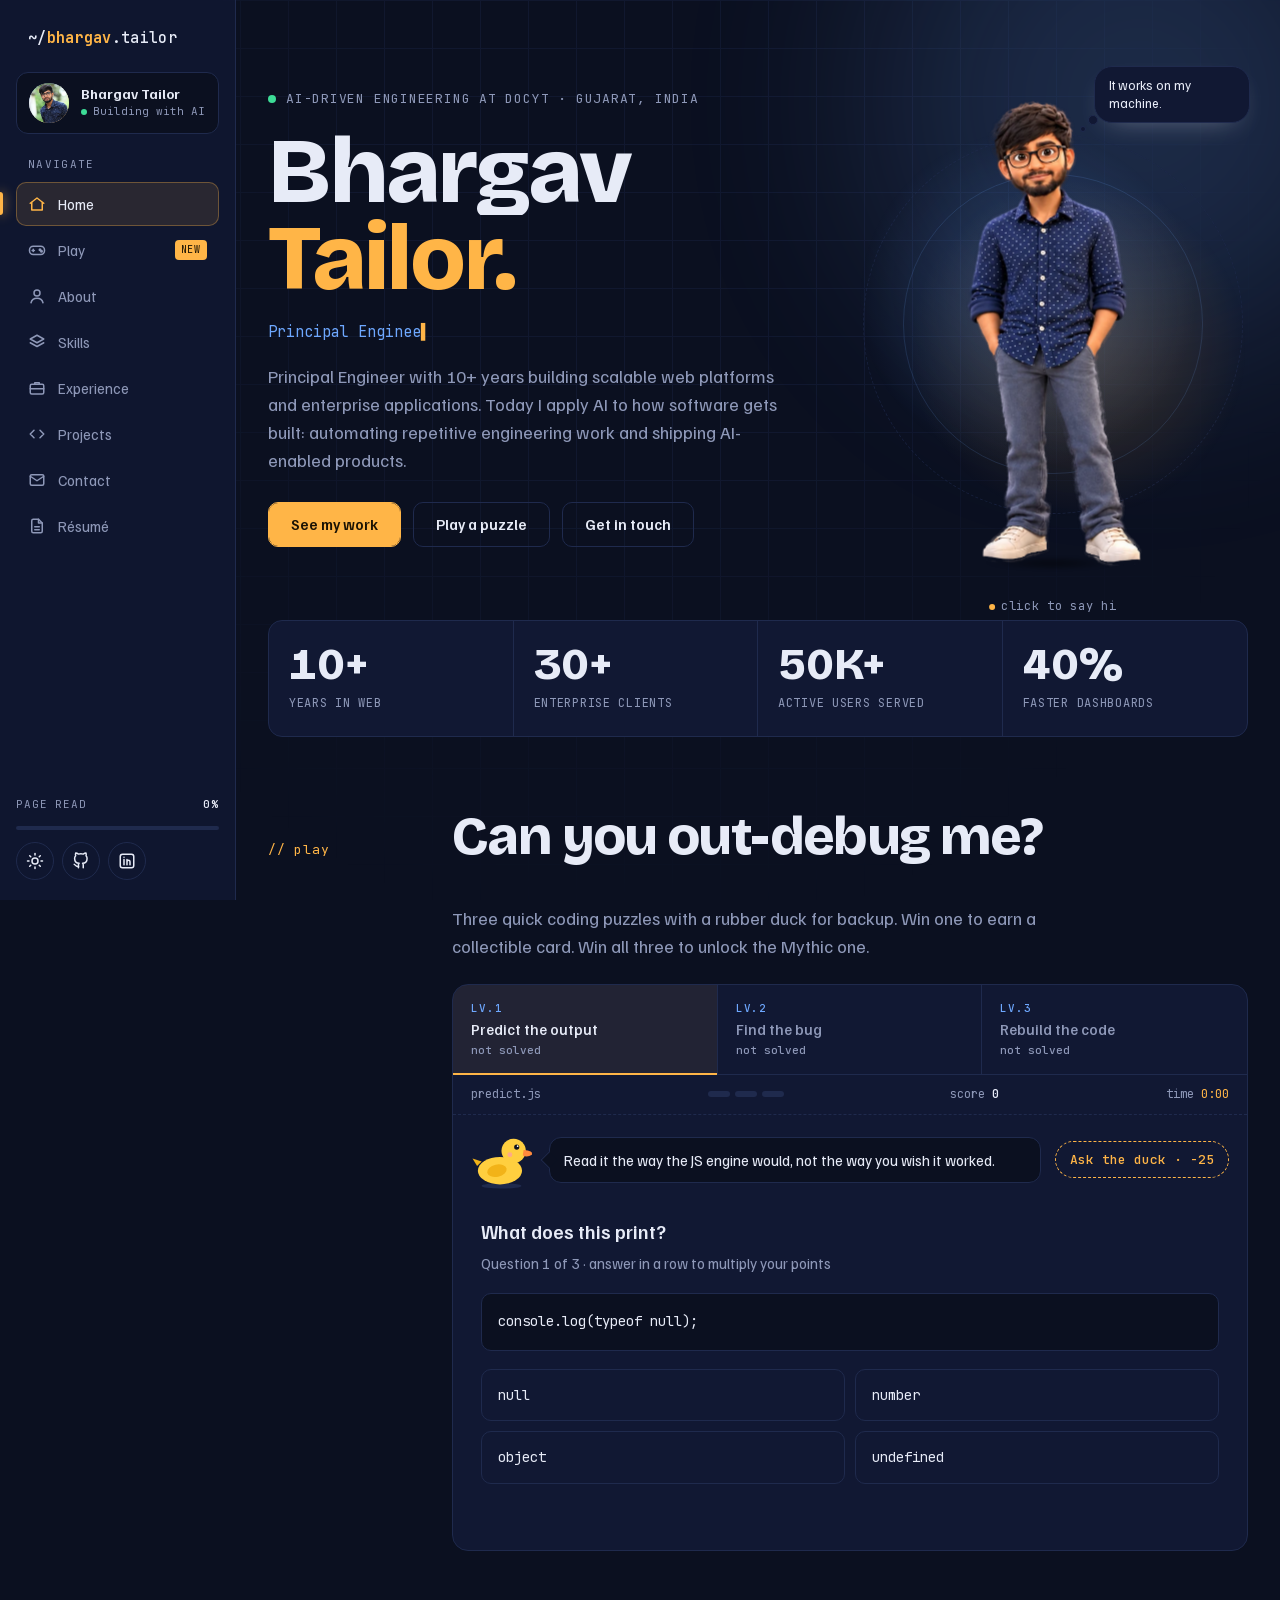
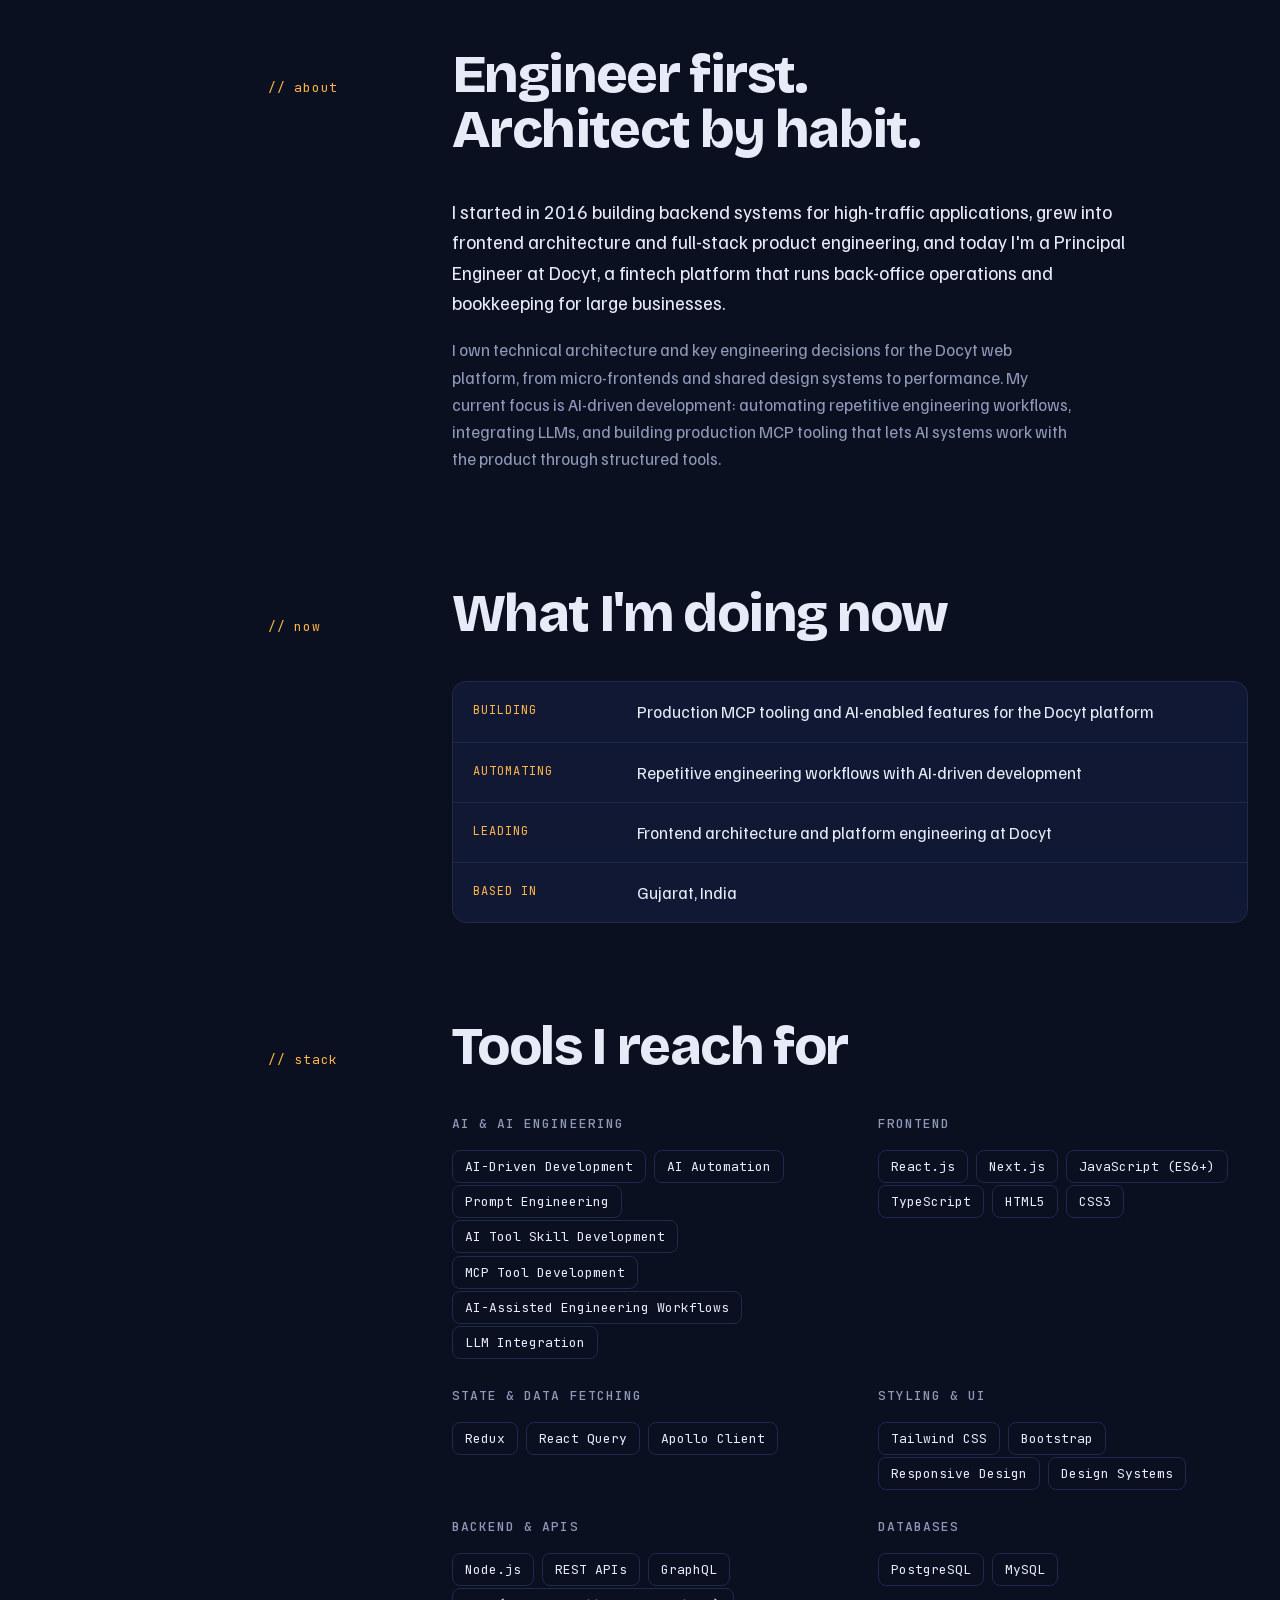
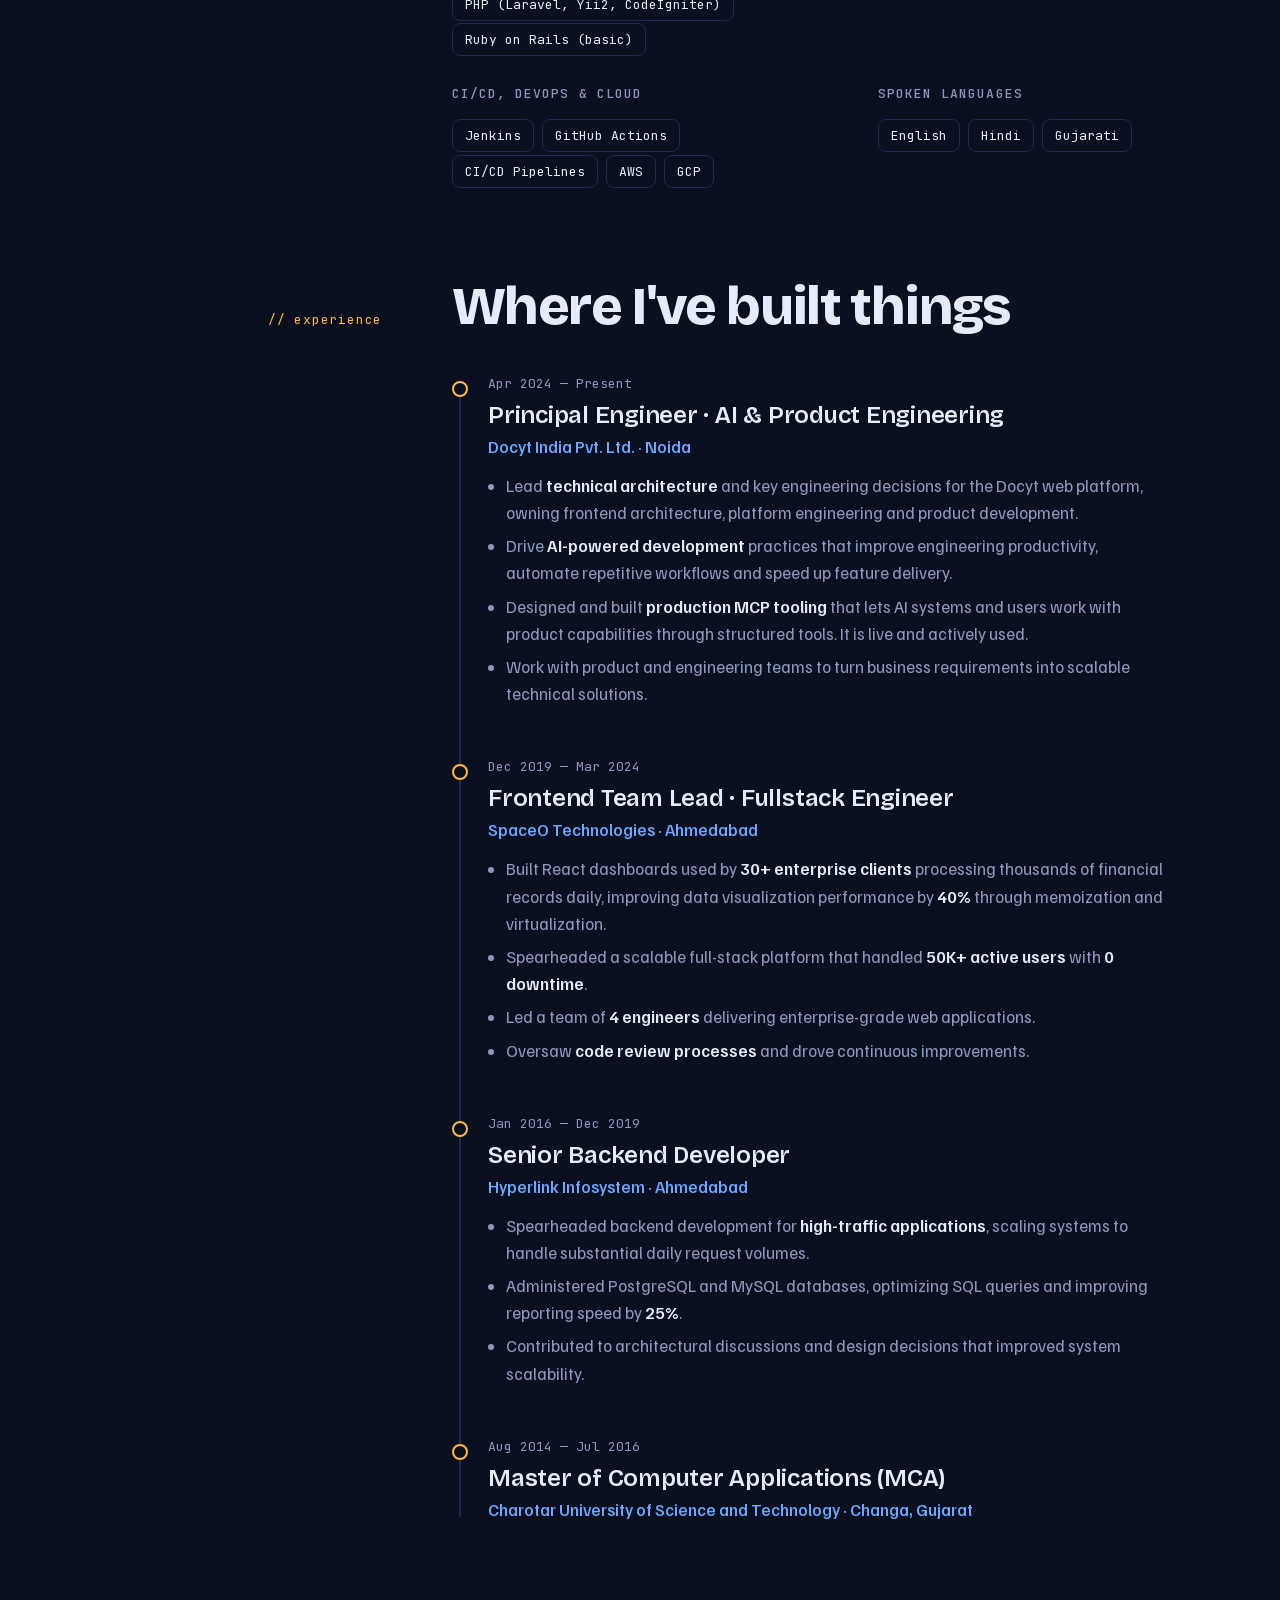
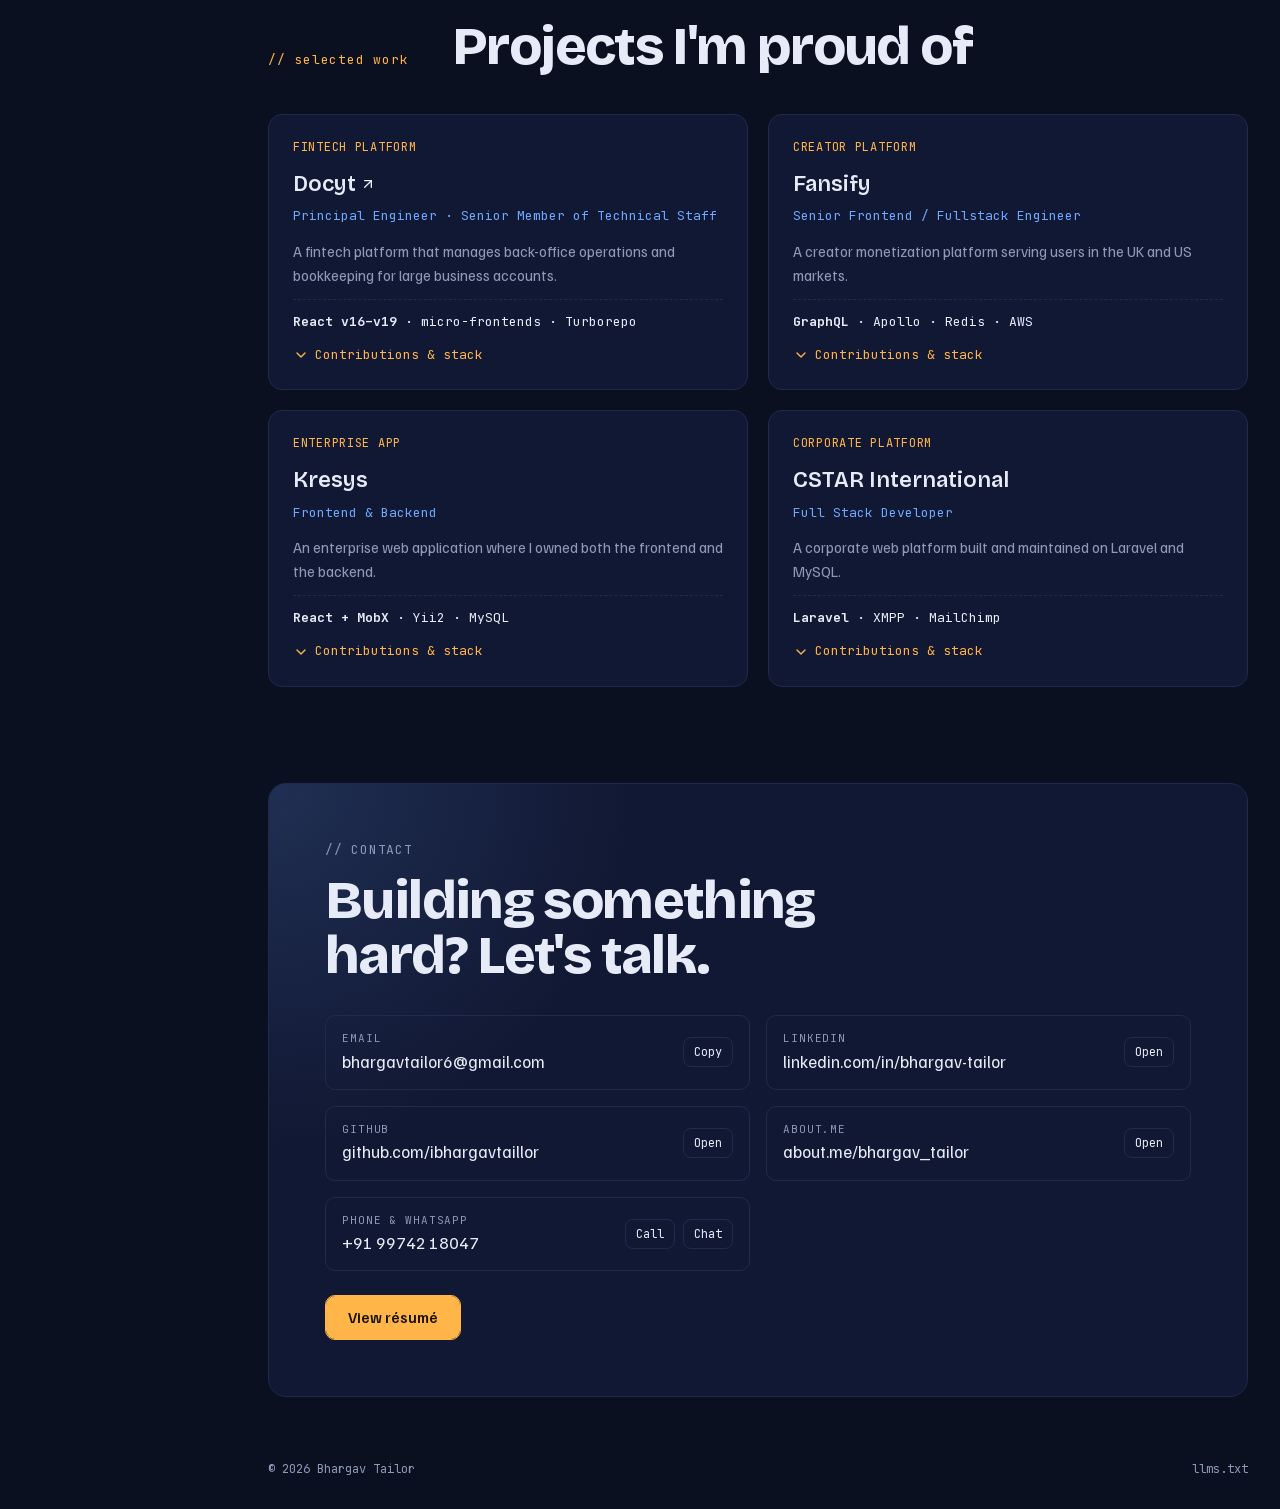
==== index.html @ 1dae8f41 "Deploy ada91f5c12106ec8daa8a4b07d35b06a7217d0ea ibhargavtaillor/portfolio@ada91f5c12106ec8daa8a4b07d" ====
<!DOCTYPE html><html lang="en" class="_4pkBmW_variable _vODYq_variable UtJNba_variable dark"><head><meta charSet="utf-8"/><meta name="viewport" content="width=device-width, initial-scale=1, viewport-fit=cover"/><link rel="preload" href="/_next/static/media/53897e768d329f66-s.p.3t6q91iet4nsy.woff2" as="font" crossorigin="" type="font/woff2"/><link rel="preload" href="/_next/static/media/8056169c9d560660-s.p.41rroleoq1br7.woff2" as="font" crossorigin="" type="font/woff2"/><link rel="preload" href="/_next/static/media/ef8193cdea9582ea-s.p.3ii__yurxaf4q.woff2" as="font" crossorigin="" type="font/woff2"/><link rel="preload" as="image" href="/images/bhargav-welcome.webp" fetchPriority="high"/><link rel="stylesheet" href="/_next/static/chunks/1mhkop3_z-u8g.css" data-precedence="next"/><link rel="stylesheet" href="/_next/static/chunks/13ctzvyvsbet2.css" data-precedence="next"/><link rel="preload" as="script" fetchPriority="low" href="/_next/static/chunks/25xiitvori_gv.js"/><script src="/_next/static/chunks/3_f5va415vc2p.js" async=""></script><script src="/_next/static/chunks/1iv4vim_vqh4e.js" async=""></script><script src="/_next/static/chunks/2hz-cgvf2empn.js" async=""></script><script src="/_next/static/chunks/turbopack-3-ry682tkyiqk.js" async=""></script><script src="/_next/static/chunks/2m4wqg_x9e15i.js" async=""></script><script src="/_next/static/chunks/1cabfpy260x9g.js" async=""></script><script src="/_next/static/chunks/3qas-fx20x4s4.js" async=""></script><meta name="theme-color" content="#0b1020" media="(prefers-color-scheme: dark)"/><meta name="theme-color" content="#f3f5fb" media="(prefers-color-scheme: light)"/><title>Bhargav Tailor — Principal Engineer, AI &amp; Frontend Architecture</title><meta name="description" content="Principal Engineer with 10+ years building scalable web platforms. Frontend architecture, product engineering and AI-driven development with LLMs and MCP."/><meta name="application-name" content="Bhargav Tailor"/><link rel="author" href="https://ibhargavtaillor.github.io"/><meta name="author" content="Bhargav Tailor"/><link rel="manifest" href="/manifest.webmanifest"/><meta name="keywords" content="Bhargav Tailor,Principal Engineer,AI Engineering,Product Engineering,Frontend Architecture,MCP,LLM Integration,React,Next.js,TypeScript,Portfolio"/><meta name="creator" content="Bhargav Tailor"/><meta name="robots" content="index, follow"/><meta name="googlebot" content="index, follow, max-image-preview:large"/><link rel="canonical" href="https://ibhargavtaillor.github.io/"/><meta property="og:title" content="Bhargav Tailor — Principal Engineer, AI &amp; Frontend Architecture"/><meta property="og:description" content="Principal Engineer with 10+ years building scalable web platforms. Frontend architecture, product engineering and AI-driven development with LLMs and MCP."/><meta property="og:url" content="https://ibhargavtaillor.github.io/"/><meta property="og:site_name" content="Bhargav Tailor"/><meta property="og:locale" content="en_US"/><meta property="og:image" content="https://ibhargavtaillor.github.io/og-image.png"/><meta property="og:image:type" content="image/png"/><meta property="og:image:width" content="1200"/><meta property="og:image:height" content="630"/><meta property="og:image:alt" content="Bhargav Tailor, Principal Engineer"/><meta property="og:type" content="profile"/><meta property="profile:first_name" content="Bhargav"/><meta property="profile:last_name" content="Tailor"/><meta name="twitter:card" content="summary_large_image"/><meta name="twitter:title" content="Bhargav Tailor — Principal Engineer, AI &amp; Frontend Architecture"/><meta name="twitter:description" content="Principal Engineer with 10+ years building scalable web platforms. Frontend architecture, product engineering and AI-driven development with LLMs and MCP."/><meta name="twitter:image" content="https://ibhargavtaillor.github.io/og-image.png"/><meta name="twitter:image:alt" content="Bhargav Tailor, Principal Engineer"/><meta name="twitter:image:type" content="image/png"/><meta name="twitter:image:width" content="1200"/><meta name="twitter:image:height" content="630"/><link rel="icon" href="/favicon.ico?favicon.1-p7xjzp1m18c.ico" sizes="48x48" type="image/x-icon"/><link rel="apple-touch-icon" href="/apple-icon.png?apple-icon.0qvm8lzhjwhud.png" sizes="180x180" type="image/png"/><meta name="next-size-adjust" content=""/><script src="/_next/static/chunks/0cz1d0mv5g_q7.js" noModule=""></script></head><body><div hidden=""><!--$--><!--/$--></div><script>((a,b,c,d,e,f,g,h)=>{let i=document.documentElement,j=["light","dark"];function k(b){var c;(Array.isArray(a)?a:[a]).forEach(a=>{let c="class"===a,d=c&&f?e.map(a=>f[a]||a):e;c?(i.classList.remove(...d),i.classList.add(f&&f[b]?f[b]:b)):i.setAttribute(a,b)}),c=b,h&&j.includes(c)&&(i.style.colorScheme=c)}if(d)k(d);else try{let a=localStorage.getItem(b)||c,d=g&&"system"===a?window.matchMedia("(prefers-color-scheme: dark)").matches?"dark":"light":a;k(d)}catch(a){}})("class","pf-theme","dark",null,["light","dark"],null,false,true)</script><div class="overflow-x-clip px-4 min-[760px]:pr-8 min-[760px]:pl-[calc(var(--side)+32px)]"><div class="e2CX7a_grid" aria-hidden="true"></div><div class="e2CX7a_glow" aria-hidden="true"></div><div aria-hidden="true" class="fixed top-0 left-0 z-[70] h-[3px] w-full origin-left scale-x-0 bg-linear-to-r from-highlight to-primary min-[760px]:hidden"></div><header class="y4JJTG_mbar"><a class="y4JJTG_logo" href="/#top">~/<b>bhargav</b>.tailor</a><button type="button" class="y4JJTG_burger" aria-label="Open menu" aria-expanded="false" aria-controls="site-sidebar"><span></span><span></span><span></span></button></header><div class="y4JJTG_scrim" aria-hidden="true"></div><aside id="site-sidebar" class="y4JJTG_side"><a class="y4JJTG_logo" href="/#top"><span class="y4JJTG_full">~/<b>bhargav</b>.tailor</span><span class="y4JJTG_short">~/<b>b</b></span></a><div class="y4JJTG_me"><span class="y4JJTG_avatar"><img alt="" loading="lazy" decoding="async" data-nimg="fill" class="object-cover object-[50%_18%]" style="position:absolute;height:100%;width:100%;left:0;top:0;right:0;bottom:0;color:transparent" src="/images/bhargav-tailor.jpg"/></span><div class="y4JJTG_meText"><b>Bhargav Tailor</b><small><span aria-hidden="true" class="inline-block shrink-0 rounded-full bg-success shadow-[0_0_0_0_color-mix(in_srgb,var(--success)_55%,transparent)] animate-ping-dot size-1.5"></span>Building with AI</small></div></div><span class="y4JJTG_navLabel">Navigate</span><nav class="y4JJTG_links" aria-label="Sections"><span class="y4JJTG_indicator" aria-hidden="true"></span><a href="#top" data-label="Home" class="y4JJTG_link" style="--i:0"><svg fill="none" stroke="currentColor" stroke-width="2" stroke-linecap="round" stroke-linejoin="round" viewBox="0 0 24 24" aria-hidden="true"><path d="M3 11l9-7 9 7"></path><path d="M5 10v10h14V10"></path></svg><span class="y4JJTG_text">Home</span></a><a href="#play" data-label="Play" class="y4JJTG_link" style="--i:1"><svg fill="none" stroke="currentColor" stroke-width="2" stroke-linecap="round" stroke-linejoin="round" viewBox="0 0 24 24" aria-hidden="true"><rect x="2" y="7" width="20" height="11" rx="5"></rect><path d="M7 11v3M5.5 12.5h3"></path><circle cx="16" cy="11.5" r="1" fill="currentColor"></circle><circle cx="18" cy="13.5" r="1" fill="currentColor"></circle></svg><span class="y4JJTG_text">Play</span><em class="y4JJTG_badge">NEW</em></a><a href="#about" data-label="About" class="y4JJTG_link" style="--i:2"><svg fill="none" stroke="currentColor" stroke-width="2" stroke-linecap="round" stroke-linejoin="round" viewBox="0 0 24 24" aria-hidden="true"><circle cx="12" cy="8" r="4"></circle><path d="M4 21c1-4 4-6 8-6s7 2 8 6"></path></svg><span class="y4JJTG_text">About</span></a><a href="#skills" data-label="Skills" class="y4JJTG_link" style="--i:3"><svg fill="none" stroke="currentColor" stroke-width="2" stroke-linecap="round" stroke-linejoin="round" viewBox="0 0 24 24" aria-hidden="true"><path d="M12 3l9 5-9 5-9-5z"></path><path d="M3 13l9 5 9-5"></path></svg><span class="y4JJTG_text">Skills</span></a><a href="#work" data-label="Experience" class="y4JJTG_link" style="--i:4"><svg fill="none" stroke="currentColor" stroke-width="2" stroke-linecap="round" stroke-linejoin="round" viewBox="0 0 24 24" aria-hidden="true"><rect x="3" y="7" width="18" height="13" rx="2"></rect><path d="M9 7V5h6v2M3 13h18"></path></svg><span class="y4JJTG_text">Experience</span></a><a href="#projects" data-label="Projects" class="y4JJTG_link" style="--i:5"><svg fill="none" stroke="currentColor" stroke-width="2" stroke-linecap="round" stroke-linejoin="round" viewBox="0 0 24 24" aria-hidden="true"><path d="M8 7l-5 5 5 5M16 7l5 5-5 5"></path></svg><span class="y4JJTG_text">Projects</span></a><a href="#contact" data-label="Contact" class="y4JJTG_link" style="--i:6"><svg fill="none" stroke="currentColor" stroke-width="2" stroke-linecap="round" stroke-linejoin="round" viewBox="0 0 24 24" aria-hidden="true"><rect x="3" y="5" width="18" height="14" rx="2"></rect><path d="M3 7l9 6 9-6"></path></svg><span class="y4JJTG_text">Contact</span></a><a data-label="Résumé" class="y4JJTG_link" style="--i:7" href="/resume/"><svg fill="none" stroke="currentColor" stroke-width="2" stroke-linecap="round" stroke-linejoin="round" viewBox="0 0 24 24" aria-hidden="true"><path d="M14 3H7a2 2 0 0 0-2 2v14a2 2 0 0 0 2 2h10a2 2 0 0 0 2-2V8z"></path><path d="M14 3v5h5M9 13h6M9 17h6"></path></svg><span class="y4JJTG_text">Résumé</span></a></nav><div class="y4JJTG_foot"><div class="y4JJTG_progressRow"><span>Page read</span><b>0%</b></div><div class="y4JJTG_bar" aria-hidden="true"><i></i></div><div class="y4JJTG_row"><button type="button" aria-label="Switch to light mode" class="grid size-[38px] shrink-0 cursor-pointer place-items-center rounded-full border bg-transparent text-foreground y4JJTG_theme"><svg xmlns="http://www.w3.org/2000/svg" width="24" height="24" viewBox="0 0 24 24" fill="none" stroke="currentColor" stroke-width="2" stroke-linecap="round" stroke-linejoin="round" class="lucide lucide-sun hidden size-[18px] dark:block" aria-hidden="true"><circle cx="12" cy="12" r="4"></circle><path d="M12 2v2"></path><path d="M12 20v2"></path><path d="m4.93 4.93 1.41 1.41"></path><path d="m17.66 17.66 1.41 1.41"></path><path d="M2 12h2"></path><path d="M20 12h2"></path><path d="m6.34 17.66-1.41 1.41"></path><path d="m19.07 4.93-1.41 1.41"></path></svg><svg xmlns="http://www.w3.org/2000/svg" width="24" height="24" viewBox="0 0 24 24" fill="none" stroke="currentColor" stroke-width="2" stroke-linecap="round" stroke-linejoin="round" class="lucide lucide-moon size-[18px] dark:hidden" aria-hidden="true"><path d="M20.985 12.486a9 9 0 1 1-9.473-9.472c.405-.022.617.46.402.803a6 6 0 0 0 8.268 8.268c.344-.215.825-.004.803.401"></path></svg></button><a class="y4JJTG_icon" href="https://github.com/ibhargavtaillor" target="_blank" rel="noopener noreferrer" aria-label="GitHub"><svg fill="none" stroke="currentColor" stroke-width="2" stroke-linecap="round" stroke-linejoin="round" viewBox="0 0 24 24" aria-hidden="true"><path d="M9 19c-4 1.5-4-2-6-2.5M15 21v-3.5a3 3 0 0 0-.9-2.4c3-.3 6-1.5 6-6.6a5 5 0 0 0-1.4-3.6 4.7 4.7 0 0 0-.1-3.5s-1.1-.3-3.6 1.4a12.4 12.4 0 0 0-6.4 0C6.1 1.1 5 1.4 5 1.4a4.7 4.7 0 0 0-.1 3.5A5 5 0 0 0 3.5 8.5c0 5.1 3 6.3 6 6.6a3 3 0 0 0-.9 2.4V21"></path></svg></a><a class="y4JJTG_icon" href="https://www.linkedin.com/in/bhargav-tailor-3b46b689/" target="_blank" rel="noopener noreferrer" aria-label="LinkedIn"><svg fill="none" stroke="currentColor" stroke-width="2" stroke-linecap="round" stroke-linejoin="round" viewBox="0 0 24 24" aria-hidden="true"><rect x="3" y="3" width="18" height="18" rx="3"></rect><path d="M8 10v7M8 7v.01M12 17v-4a2 2 0 0 1 4 0v4M12 10v7"></path></svg></a></div></div></aside><main class="mx-auto w-full max-w-[1080px]" id="top"><header class="grid grid-cols-1 items-center gap-12 pt-10 pb-10 min-[821px]:grid-cols-[1.25fr_0.9fr] min-[821px]:pt-[72px] min-[821px]:pb-14"><div><span class="flex items-center gap-2.5 font-mono text-[13px] tracking-[0.06em] text-muted-foreground uppercase"><span aria-hidden="true" class="inline-block size-2 shrink-0 rounded-full bg-success shadow-[0_0_0_0_color-mix(in_srgb,var(--success)_55%,transparent)] animate-ping-dot"></span>AI-driven engineering at Docyt<!-- --> · <!-- -->Gujarat, India</span><h1 class="my-[18px] font-heading text-[clamp(44px,7.4vw,92px)] leading-[0.95] font-extrabold tracking-[-0.035em] text-balance"><span class="block overflow-hidden"><span class="inline-block animate-rise">Bhargav</span></span><span class="block overflow-hidden"><span class="inline-block animate-rise text-primary [animation-delay:0.12s]">Tailor.</span></span></h1><div class="min-h-[1.6em] after:animate-blink after:text-primary after:content-[&#x27;▍&#x27;] font-mono text-[15px] text-highlight">Principal Engineer</div><p class="mt-[18px] mb-7 max-w-[52ch] text-lg text-muted-foreground">Principal Engineer with 10+ years building scalable web platforms and enterprise applications. Today I apply AI to how software gets built: automating repetitive engineering work and shipping AI-enabled products.</p><div class="flex flex-wrap gap-3"><a href="#projects" data-slot="button" data-variant="brand" data-size="xl" class="group/button inline-flex shrink-0 items-center justify-center border bg-clip-padding whitespace-nowrap transition-all outline-none select-none focus-visible:border-ring focus-visible:ring-3 focus-visible:ring-ring/50 active:not-aria-[haspopup]:translate-y-px disabled:pointer-events-none disabled:opacity-50 aria-invalid:border-destructive aria-invalid:ring-3 aria-invalid:ring-destructive/20 dark:aria-invalid:border-destructive/50 dark:aria-invalid:ring-destructive/40 [&amp;_svg]:pointer-events-none [&amp;_svg]:shrink-0 [&amp;_svg:not([class*=&#x27;size-&#x27;])]:size-4 border-primary bg-primary text-primary-foreground hover:-translate-y-0.5 hover:border-primary h-auto gap-2 rounded-[10px] px-[22px] py-[14px] text-[15px] leading-none font-semibold">See my work</a><a href="#play" data-slot="button" data-variant="line" data-size="xl" class="group/button inline-flex shrink-0 items-center justify-center border bg-clip-padding whitespace-nowrap transition-all outline-none select-none focus-visible:border-ring focus-visible:ring-3 focus-visible:ring-ring/50 active:not-aria-[haspopup]:translate-y-px disabled:pointer-events-none disabled:opacity-50 aria-invalid:border-destructive aria-invalid:ring-3 aria-invalid:ring-destructive/20 dark:aria-invalid:border-destructive/50 dark:aria-invalid:ring-destructive/40 [&amp;_svg]:pointer-events-none [&amp;_svg]:shrink-0 [&amp;_svg:not([class*=&#x27;size-&#x27;])]:size-4 border-border bg-transparent text-foreground hover:-translate-y-0.5 hover:border-primary h-auto gap-2 rounded-[10px] px-[22px] py-[14px] text-[15px] leading-none font-semibold">Play a puzzle</a><a href="#contact" data-slot="button" data-variant="line" data-size="xl" class="group/button inline-flex shrink-0 items-center justify-center border bg-clip-padding whitespace-nowrap transition-all outline-none select-none focus-visible:border-ring focus-visible:ring-3 focus-visible:ring-ring/50 active:not-aria-[haspopup]:translate-y-px disabled:pointer-events-none disabled:opacity-50 aria-invalid:border-destructive aria-invalid:ring-3 aria-invalid:ring-destructive/20 dark:aria-invalid:border-destructive/50 dark:aria-invalid:ring-destructive/40 [&amp;_svg]:pointer-events-none [&amp;_svg]:shrink-0 [&amp;_svg:not([class*=&#x27;size-&#x27;])]:size-4 border-border bg-transparent text-foreground hover:-translate-y-0.5 hover:border-primary h-auto gap-2 rounded-[10px] px-[22px] py-[14px] text-[15px] leading-none font-semibold">Get in touch</a></div></div><div class="lKojna_portrait"><div class="lKojna_ring"><i></i></div><div class="lKojna_ring lKojna_ring2"><i></i></div><div class="lKojna_disc" aria-hidden="true"></div><div class="lKojna_character"><div class="relative w-full" style="aspect-ratio:362 / 874"><img alt="Bhargav as a 3D cartoon character, smiling and welcoming you" fetchPriority="high" loading="eager" width="302" height="802" decoding="async" data-nimg="1" class="absolute h-auto" style="color:transparent;left:8.287292817679557%;top:5.720823798627003%;width:83.42541436464089%" src="/images/bhargav-welcome.webp"/><canvas aria-hidden="true" class="absolute inset-0 size-full opacity-0 "></canvas></div></div><button type="button" class="lKojna_photo" aria-label="Say hello to Bhargav&#x27;s character"></button><div class="k23DdG_thought lKojna_thought"><p class="k23DdG_bubble">It works on my machine.</p><i aria-hidden="true"></i><i aria-hidden="true"></i></div><div class="lKojna_hint" aria-live="polite"><span aria-hidden="true" class="inline-block shrink-0 rounded-full shadow-[0_0_0_0_color-mix(in_srgb,var(--success)_55%,transparent)] animate-ping-dot-fast size-1.5 bg-primary"></span>click to say hi</div></div></header><div class="reveal grid grid-cols-2 overflow-hidden rounded-[14px] border bg-card sm:grid-cols-4" data-reveal="true"><div class="border-r px-5 py-[22px] last:border-r-0 max-sm:nth-2:border-r-0 max-sm:nth-[-n+2]:border-b"><b class="block font-heading text-[clamp(30px,4vw,44px)] leading-none font-extrabold tabular-nums">10<!-- -->+</b><span class="font-mono text-xs tracking-[0.06em] text-muted-foreground uppercase">Years in web</span></div><div class="border-r px-5 py-[22px] last:border-r-0 max-sm:nth-2:border-r-0 max-sm:nth-[-n+2]:border-b"><b class="block font-heading text-[clamp(30px,4vw,44px)] leading-none font-extrabold tabular-nums">30<!-- -->+</b><span class="font-mono text-xs tracking-[0.06em] text-muted-foreground uppercase">Enterprise clients</span></div><div class="border-r px-5 py-[22px] last:border-r-0 max-sm:nth-2:border-r-0 max-sm:nth-[-n+2]:border-b"><b class="block font-heading text-[clamp(30px,4vw,44px)] leading-none font-extrabold tabular-nums">50<!-- -->K+</b><span class="font-mono text-xs tracking-[0.06em] text-muted-foreground uppercase">Active users served</span></div><div class="border-r px-5 py-[22px] last:border-r-0 max-sm:nth-2:border-r-0 max-sm:nth-[-n+2]:border-b"><b class="block font-heading text-[clamp(30px,4vw,44px)] leading-none font-extrabold tabular-nums">40<!-- -->%</b><span class="font-mono text-xs tracking-[0.06em] text-muted-foreground uppercase">Faster dashboards</span></div></div><section id="play" class="pt-[72px]"><div class="reveal mb-10 grid grid-cols-1 items-baseline gap-1.5 min-[721px]:grid-cols-[160px_1fr] min-[721px]:gap-6" data-reveal="true"><span class="font-mono text-[13px] tracking-[0.06em] text-primary">// play</span><h2 class="m-0 font-heading text-[clamp(32px,4.6vw,54px)] leading-[1.02] font-extrabold tracking-[-0.03em] text-balance">Can you out-debug me?</h2></div><div class="min-[721px]:ml-[184px]"><p class="reveal mt-0 mb-6 max-w-[60ch] text-lg text-muted-foreground" data-reveal="true">Three quick coding puzzles with a rubber duck for backup. Win one to earn a collectible card. Win all three to unlock the Mythic one.</p><div class="reveal" data-reveal="true"><div class="mKHyLG_game"><div class="mKHyLG_tabs" role="tablist" aria-label="Puzzles"><button type="button" role="tab" aria-selected="true" class="mKHyLG_tab mKHyLG_tabOn"><span class="mKHyLG_tabNum">LV.<!-- -->1</span><span>Predict the output</span><span class="mKHyLG_tabStat">not solved</span></button><button type="button" role="tab" aria-selected="false" class="mKHyLG_tab"><span class="mKHyLG_tabNum">LV.<!-- -->2</span><span>Find the bug</span><span class="mKHyLG_tabStat">not solved</span></button><button type="button" role="tab" aria-selected="false" class="mKHyLG_tab"><span class="mKHyLG_tabNum">LV.<!-- -->3</span><span>Rebuild the code</span><span class="mKHyLG_tabStat">not solved</span></button></div><div class="mKHyLG_bar"><span>predict.js</span><span class="mKHyLG_steps" aria-label="Progress"></span><span>score<!-- --> <b class="mKHyLG_score">0</b></span><span>time <span class="mKHyLG_timer">0:00</span></span></div><div class="mKHyLG_duckRow"><button type="button" class="l_-4vq_duck" title="Rubber duck" aria-label="Rubber duck"><svg viewBox="0 0 84 76" aria-hidden="true"><ellipse cx="40" cy="72" rx="26" ry="3.5" fill="var(--border)"></ellipse><path d="M8 46 L2 36 L14 40 Z" fill="#f2b318"></path><ellipse cx="38" cy="52" rx="29" ry="18" fill="#ffcf3f"></ellipse><circle cx="56" cy="26" r="16" fill="#ffcf3f"></circle><ellipse cx="34" cy="52" rx="13" ry="8" fill="#f2b318" transform="rotate(-12 34 52)"></ellipse><path d="M69 25 Q82 26 80 31 Q74 35 68 32 Z" fill="#ff8a3d"></path><circle cx="51" cy="31" r="3.2" fill="#ff9aa8" opacity=".7"></circle><g class="l_-4vq_eye"><circle cx="60" cy="21" r="3.4" fill="#10131f"></circle><circle cx="61.2" cy="19.8" r="1.1" fill="#fff"></circle></g><path class="l_-4vq_sweat" d="M42 8 Q45 14 42 16 Q39 14 42 8 Z" fill="#6ea8ff"></path></svg></button><div class="mKHyLG_bubble" aria-live="polite">Read it the way the JS engine would, not the way you wish it worked.</div><button type="button" class="mKHyLG_hintBtn" disabled="">Ask the duck · -25</button></div><div class="mKHyLG_body"></div></div></div></div></section><section id="about" class="pt-24"><div class="reveal mb-10 grid grid-cols-1 items-baseline gap-1.5 min-[721px]:grid-cols-[160px_1fr] min-[721px]:gap-6" data-reveal="true"><span class="font-mono text-[13px] tracking-[0.06em] text-primary">// about</span><h2 class="m-0 font-heading text-[clamp(32px,4.6vw,54px)] leading-[1.02] font-extrabold tracking-[-0.03em] text-balance">Engineer first. Architect by habit.</h2></div><div class="reveal min-[721px]:ml-[184px]" data-reveal="true"><p class="mt-0 mb-[18px] max-w-[62ch] text-[19px]">I started in 2016 building backend systems for high-traffic applications, grew into frontend architecture and full-stack product engineering, and today I&#x27;m a Principal Engineer at Docyt, a fintech platform that runs back-office operations and bookkeeping for large businesses.</p><p class="mt-0 mb-[18px] max-w-[62ch] text-[17px] text-muted-foreground">I own technical architecture and key engineering decisions for the Docyt web platform, from micro-frontends and shared design systems to performance. My current focus is AI-driven development: automating repetitive engineering workflows, integrating LLMs, and building production MCP tooling that lets AI systems work with the product through structured tools.</p></div></section><section id="now" class="pt-24"><div class="reveal mb-10 grid grid-cols-1 items-baseline gap-1.5 min-[721px]:grid-cols-[160px_1fr] min-[721px]:gap-6" data-reveal="true"><span class="font-mono text-[13px] tracking-[0.06em] text-primary">// now</span><h2 class="m-0 font-heading text-[clamp(32px,4.6vw,54px)] leading-[1.02] font-extrabold tracking-[-0.03em] text-balance">What I&#x27;m doing now</h2></div><dl class="reveal m-0 grid overflow-hidden rounded-[14px] border bg-card min-[721px]:ml-[184px]" data-reveal="true"><div class="grid grid-cols-1 gap-1 border-b px-5 py-4 last:border-b-0 sm:grid-cols-[140px_1fr] sm:gap-6"><dt class="font-mono text-xs tracking-[0.08em] text-primary uppercase sm:pt-1">Building</dt><dd class="m-0 text-[17px]">Production MCP tooling and AI-enabled features for the Docyt platform</dd></div><div class="grid grid-cols-1 gap-1 border-b px-5 py-4 last:border-b-0 sm:grid-cols-[140px_1fr] sm:gap-6"><dt class="font-mono text-xs tracking-[0.08em] text-primary uppercase sm:pt-1">Automating</dt><dd class="m-0 text-[17px]">Repetitive engineering workflows with AI-driven development</dd></div><div class="grid grid-cols-1 gap-1 border-b px-5 py-4 last:border-b-0 sm:grid-cols-[140px_1fr] sm:gap-6"><dt class="font-mono text-xs tracking-[0.08em] text-primary uppercase sm:pt-1">Leading</dt><dd class="m-0 text-[17px]">Frontend architecture and platform engineering at Docyt</dd></div><div class="grid grid-cols-1 gap-1 border-b px-5 py-4 last:border-b-0 sm:grid-cols-[140px_1fr] sm:gap-6"><dt class="font-mono text-xs tracking-[0.08em] text-primary uppercase sm:pt-1">Based in</dt><dd class="m-0 text-[17px]">Gujarat, India</dd></div></dl></section><section id="skills" class="pt-24"><div class="reveal mb-10 grid grid-cols-1 items-baseline gap-1.5 min-[721px]:grid-cols-[160px_1fr] min-[721px]:gap-6" data-reveal="true"><span class="font-mono text-[13px] tracking-[0.06em] text-primary">// stack</span><h2 class="m-0 font-heading text-[clamp(32px,4.6vw,54px)] leading-[1.02] font-extrabold tracking-[-0.03em] text-balance">Tools I reach for</h2></div><div class="grid grid-cols-1 gap-x-14 gap-y-8 min-[721px]:ml-[184px] min-[721px]:grid-cols-2" data-stagger="true"><div class="reveal" data-reveal="true"><div><h3 class="mt-0 mb-4 font-mono text-[13px] font-medium tracking-[0.08em] text-muted-foreground uppercase">AI &amp; AI Engineering</h3><ul class="m-0 flex list-none flex-wrap gap-2 p-0"><li><span class="rounded-md border px-3 py-[7px] font-mono text-[13px] transition-[border-color,color,transform] duration-200 hover:-translate-y-0.5 hover:border-primary hover:text-primary">AI-Driven Development</span></li><li><span class="rounded-md border px-3 py-[7px] font-mono text-[13px] transition-[border-color,color,transform] duration-200 hover:-translate-y-0.5 hover:border-primary hover:text-primary">AI Automation</span></li><li><span class="rounded-md border px-3 py-[7px] font-mono text-[13px] transition-[border-color,color,transform] duration-200 hover:-translate-y-0.5 hover:border-primary hover:text-primary">Prompt Engineering</span></li><li><span class="rounded-md border px-3 py-[7px] font-mono text-[13px] transition-[border-color,color,transform] duration-200 hover:-translate-y-0.5 hover:border-primary hover:text-primary">AI Tool Skill Development</span></li><li><span class="rounded-md border px-3 py-[7px] font-mono text-[13px] transition-[border-color,color,transform] duration-200 hover:-translate-y-0.5 hover:border-primary hover:text-primary">MCP Tool Development</span></li><li><span class="rounded-md border px-3 py-[7px] font-mono text-[13px] transition-[border-color,color,transform] duration-200 hover:-translate-y-0.5 hover:border-primary hover:text-primary">AI-Assisted Engineering Workflows</span></li><li><span class="rounded-md border px-3 py-[7px] font-mono text-[13px] transition-[border-color,color,transform] duration-200 hover:-translate-y-0.5 hover:border-primary hover:text-primary">LLM Integration</span></li></ul></div></div><div class="reveal" data-reveal="true"><div><h3 class="mt-0 mb-4 font-mono text-[13px] font-medium tracking-[0.08em] text-muted-foreground uppercase">Frontend</h3><ul class="m-0 flex list-none flex-wrap gap-2 p-0"><li><span class="rounded-md border px-3 py-[7px] font-mono text-[13px] transition-[border-color,color,transform] duration-200 hover:-translate-y-0.5 hover:border-primary hover:text-primary">React.js</span></li><li><span class="rounded-md border px-3 py-[7px] font-mono text-[13px] transition-[border-color,color,transform] duration-200 hover:-translate-y-0.5 hover:border-primary hover:text-primary">Next.js</span></li><li><span class="rounded-md border px-3 py-[7px] font-mono text-[13px] transition-[border-color,color,transform] duration-200 hover:-translate-y-0.5 hover:border-primary hover:text-primary">JavaScript (ES6+)</span></li><li><span class="rounded-md border px-3 py-[7px] font-mono text-[13px] transition-[border-color,color,transform] duration-200 hover:-translate-y-0.5 hover:border-primary hover:text-primary">TypeScript</span></li><li><span class="rounded-md border px-3 py-[7px] font-mono text-[13px] transition-[border-color,color,transform] duration-200 hover:-translate-y-0.5 hover:border-primary hover:text-primary">HTML5</span></li><li><span class="rounded-md border px-3 py-[7px] font-mono text-[13px] transition-[border-color,color,transform] duration-200 hover:-translate-y-0.5 hover:border-primary hover:text-primary">CSS3</span></li></ul></div></div><div class="reveal" data-reveal="true"><div><h3 class="mt-0 mb-4 font-mono text-[13px] font-medium tracking-[0.08em] text-muted-foreground uppercase">State &amp; Data Fetching</h3><ul class="m-0 flex list-none flex-wrap gap-2 p-0"><li><span class="rounded-md border px-3 py-[7px] font-mono text-[13px] transition-[border-color,color,transform] duration-200 hover:-translate-y-0.5 hover:border-primary hover:text-primary">Redux</span></li><li><span class="rounded-md border px-3 py-[7px] font-mono text-[13px] transition-[border-color,color,transform] duration-200 hover:-translate-y-0.5 hover:border-primary hover:text-primary">React Query</span></li><li><span class="rounded-md border px-3 py-[7px] font-mono text-[13px] transition-[border-color,color,transform] duration-200 hover:-translate-y-0.5 hover:border-primary hover:text-primary">Apollo Client</span></li></ul></div></div><div class="reveal" data-reveal="true"><div><h3 class="mt-0 mb-4 font-mono text-[13px] font-medium tracking-[0.08em] text-muted-foreground uppercase">Styling &amp; UI</h3><ul class="m-0 flex list-none flex-wrap gap-2 p-0"><li><span class="rounded-md border px-3 py-[7px] font-mono text-[13px] transition-[border-color,color,transform] duration-200 hover:-translate-y-0.5 hover:border-primary hover:text-primary">Tailwind CSS</span></li><li><span class="rounded-md border px-3 py-[7px] font-mono text-[13px] transition-[border-color,color,transform] duration-200 hover:-translate-y-0.5 hover:border-primary hover:text-primary">Bootstrap</span></li><li><span class="rounded-md border px-3 py-[7px] font-mono text-[13px] transition-[border-color,color,transform] duration-200 hover:-translate-y-0.5 hover:border-primary hover:text-primary">Responsive Design</span></li><li><span class="rounded-md border px-3 py-[7px] font-mono text-[13px] transition-[border-color,color,transform] duration-200 hover:-translate-y-0.5 hover:border-primary hover:text-primary">Design Systems</span></li></ul></div></div><div class="reveal" data-reveal="true"><div><h3 class="mt-0 mb-4 font-mono text-[13px] font-medium tracking-[0.08em] text-muted-foreground uppercase">Backend &amp; APIs</h3><ul class="m-0 flex list-none flex-wrap gap-2 p-0"><li><span class="rounded-md border px-3 py-[7px] font-mono text-[13px] transition-[border-color,color,transform] duration-200 hover:-translate-y-0.5 hover:border-primary hover:text-primary">Node.js</span></li><li><span class="rounded-md border px-3 py-[7px] font-mono text-[13px] transition-[border-color,color,transform] duration-200 hover:-translate-y-0.5 hover:border-primary hover:text-primary">REST APIs</span></li><li><span class="rounded-md border px-3 py-[7px] font-mono text-[13px] transition-[border-color,color,transform] duration-200 hover:-translate-y-0.5 hover:border-primary hover:text-primary">GraphQL</span></li><li><span class="rounded-md border px-3 py-[7px] font-mono text-[13px] transition-[border-color,color,transform] duration-200 hover:-translate-y-0.5 hover:border-primary hover:text-primary">PHP (Laravel, Yii2, CodeIgniter)</span></li><li><span class="rounded-md border px-3 py-[7px] font-mono text-[13px] transition-[border-color,color,transform] duration-200 hover:-translate-y-0.5 hover:border-primary hover:text-primary">Ruby on Rails (basic)</span></li></ul></div></div><div class="reveal" data-reveal="true"><div><h3 class="mt-0 mb-4 font-mono text-[13px] font-medium tracking-[0.08em] text-muted-foreground uppercase">Databases</h3><ul class="m-0 flex list-none flex-wrap gap-2 p-0"><li><span class="rounded-md border px-3 py-[7px] font-mono text-[13px] transition-[border-color,color,transform] duration-200 hover:-translate-y-0.5 hover:border-primary hover:text-primary">PostgreSQL</span></li><li><span class="rounded-md border px-3 py-[7px] font-mono text-[13px] transition-[border-color,color,transform] duration-200 hover:-translate-y-0.5 hover:border-primary hover:text-primary">MySQL</span></li></ul></div></div><div class="reveal" data-reveal="true"><div><h3 class="mt-0 mb-4 font-mono text-[13px] font-medium tracking-[0.08em] text-muted-foreground uppercase">CI/CD, DevOps &amp; Cloud</h3><ul class="m-0 flex list-none flex-wrap gap-2 p-0"><li><span class="rounded-md border px-3 py-[7px] font-mono text-[13px] transition-[border-color,color,transform] duration-200 hover:-translate-y-0.5 hover:border-primary hover:text-primary">Jenkins</span></li><li><span class="rounded-md border px-3 py-[7px] font-mono text-[13px] transition-[border-color,color,transform] duration-200 hover:-translate-y-0.5 hover:border-primary hover:text-primary">GitHub Actions</span></li><li><span class="rounded-md border px-3 py-[7px] font-mono text-[13px] transition-[border-color,color,transform] duration-200 hover:-translate-y-0.5 hover:border-primary hover:text-primary">CI/CD Pipelines</span></li><li><span class="rounded-md border px-3 py-[7px] font-mono text-[13px] transition-[border-color,color,transform] duration-200 hover:-translate-y-0.5 hover:border-primary hover:text-primary">AWS</span></li><li><span class="rounded-md border px-3 py-[7px] font-mono text-[13px] transition-[border-color,color,transform] duration-200 hover:-translate-y-0.5 hover:border-primary hover:text-primary">GCP</span></li></ul></div></div><div class="reveal" data-reveal="true"><div><h3 class="mt-0 mb-4 font-mono text-[13px] font-medium tracking-[0.08em] text-muted-foreground uppercase">Spoken languages</h3><ul class="m-0 flex list-none flex-wrap gap-2 p-0"><li><span class="rounded-md border px-3 py-[7px] font-mono text-[13px] transition-[border-color,color,transform] duration-200 hover:-translate-y-0.5 hover:border-primary hover:text-primary">English</span></li><li><span class="rounded-md border px-3 py-[7px] font-mono text-[13px] transition-[border-color,color,transform] duration-200 hover:-translate-y-0.5 hover:border-primary hover:text-primary">Hindi</span></li><li><span class="rounded-md border px-3 py-[7px] font-mono text-[13px] transition-[border-color,color,transform] duration-200 hover:-translate-y-0.5 hover:border-primary hover:text-primary">Gujarati</span></li></ul></div></div></div></section><section id="work" class="pt-24"><div class="reveal mb-10 grid grid-cols-1 items-baseline gap-1.5 min-[721px]:grid-cols-[160px_1fr] min-[721px]:gap-6" data-reveal="true"><span class="font-mono text-[13px] tracking-[0.06em] text-primary">// experience</span><h2 class="m-0 font-heading text-[clamp(32px,4.6vw,54px)] leading-[1.02] font-extrabold tracking-[-0.03em] text-balance">Where I&#x27;ve built things</h2></div><div class="relative pl-9 min-[721px]:ml-[184px]" data-stagger="true"><div class="absolute top-1.5 bottom-1.5 left-[7px] w-0.5 rounded-sm bg-border" aria-hidden="true"><i class="absolute inset-0 origin-top bg-linear-to-b from-primary to-highlight"></i></div><article class="reveal relative pb-11 last:pb-0 before:absolute before:top-[7px] before:-left-9 before:size-4 before:rounded-full before:border-2 before:border-primary before:bg-background" data-reveal="true"><div class="font-mono text-[13px] text-muted-foreground">Apr 2024 — Present</div><h3 class="mt-1 mb-0.5 font-heading text-2xl font-semibold tracking-[-0.01em]">Principal Engineer · AI &amp; Product Engineering</h3><div class="font-medium text-highlight">Docyt India Pvt. Ltd. · Noida</div><ul class="mt-3 mb-0 max-w-[68ch] list-disc pl-[18px] text-muted-foreground"><li class="mb-1.5">Lead <b class="font-semibold text-foreground">technical architecture</b> and key engineering decisions for the Docyt web platform, owning frontend architecture, platform engineering and product development.</li><li class="mb-1.5">Drive <b class="font-semibold text-foreground">AI-powered development</b> practices that improve engineering productivity, automate repetitive workflows and speed up feature delivery.</li><li class="mb-1.5">Designed and built <b class="font-semibold text-foreground">production MCP tooling</b> that lets AI systems and users work with product capabilities through structured tools. It is live and actively used.</li><li class="mb-1.5">Work with product and engineering teams to turn business requirements into scalable technical solutions.</li></ul></article><article class="reveal relative pb-11 last:pb-0 before:absolute before:top-[7px] before:-left-9 before:size-4 before:rounded-full before:border-2 before:border-primary before:bg-background" data-reveal="true"><div class="font-mono text-[13px] text-muted-foreground">Dec 2019 — Mar 2024</div><h3 class="mt-1 mb-0.5 font-heading text-2xl font-semibold tracking-[-0.01em]">Frontend Team Lead · Fullstack Engineer</h3><div class="font-medium text-highlight">SpaceO Technologies · Ahmedabad</div><ul class="mt-3 mb-0 max-w-[68ch] list-disc pl-[18px] text-muted-foreground"><li class="mb-1.5">Built React dashboards used by <b class="font-semibold text-foreground">30+ enterprise clients</b> processing thousands of financial records daily, improving data visualization performance by <b class="font-semibold text-foreground">40%</b> through memoization and virtualization.</li><li class="mb-1.5">Spearheaded a scalable full-stack platform that handled <b class="font-semibold text-foreground">50K+ active users</b> with <b class="font-semibold text-foreground">0 downtime</b>.</li><li class="mb-1.5">Led a team of <b class="font-semibold text-foreground">4 engineers</b> delivering enterprise-grade web applications.</li><li class="mb-1.5">Oversaw <b class="font-semibold text-foreground">code review processes</b> and drove continuous improvements.</li></ul></article><article class="reveal relative pb-11 last:pb-0 before:absolute before:top-[7px] before:-left-9 before:size-4 before:rounded-full before:border-2 before:border-primary before:bg-background" data-reveal="true"><div class="font-mono text-[13px] text-muted-foreground">Jan 2016 — Dec 2019</div><h3 class="mt-1 mb-0.5 font-heading text-2xl font-semibold tracking-[-0.01em]">Senior Backend Developer</h3><div class="font-medium text-highlight">Hyperlink Infosystem · Ahmedabad</div><ul class="mt-3 mb-0 max-w-[68ch] list-disc pl-[18px] text-muted-foreground"><li class="mb-1.5">Spearheaded backend development for <b class="font-semibold text-foreground">high-traffic applications</b>, scaling systems to handle substantial daily request volumes.</li><li class="mb-1.5">Administered PostgreSQL and MySQL databases, optimizing SQL queries and improving reporting speed by <b class="font-semibold text-foreground">25%</b>.</li><li class="mb-1.5">Contributed to architectural discussions and design decisions that improved system scalability.</li></ul></article><article class="reveal relative pb-11 last:pb-0 before:absolute before:top-[7px] before:-left-9 before:size-4 before:rounded-full before:border-2 before:border-primary before:bg-background" data-reveal="true"><div class="font-mono text-[13px] text-muted-foreground">Aug 2014 — Jul 2016</div><h3 class="mt-1 mb-0.5 font-heading text-2xl font-semibold tracking-[-0.01em]">Master of Computer Applications (MCA)</h3><div class="font-medium text-highlight">Charotar University of Science and Technology · Changa, Gujarat</div></article></div></section><section id="projects" class="pt-24"><div class="reveal mb-10 grid grid-cols-1 items-baseline gap-1.5 min-[721px]:grid-cols-[160px_1fr] min-[721px]:gap-6" data-reveal="true"><span class="font-mono text-[13px] tracking-[0.06em] text-primary">// selected work</span><h2 class="m-0 font-heading text-[clamp(32px,4.6vw,54px)] leading-[1.02] font-extrabold tracking-[-0.03em] text-balance">Projects I&#x27;m proud of</h2></div><div class="grid grid-cols-1 items-start gap-5 min-[601px]:grid-cols-2" data-stagger="true"><article class="relative overflow-hidden after:pointer-events-none after:absolute after:inset-0 after:opacity-0 after:transition-opacity after:duration-300 hover:after:opacity-100 after:bg-[radial-gradient(300px_circle_at_var(--mx,50%)_var(--my,0%),color-mix(in_srgb,var(--primary)_14%,transparent),transparent_60%)] reveal flex min-w-0 flex-col gap-3 rounded-[14px] border bg-card p-6 transition-[transform,border-color] duration-300 hover:-translate-y-1 hover:border-[color-mix(in_srgb,var(--primary)_50%,var(--border))]" data-reveal="true"><span class="font-mono text-xs tracking-[0.06em] text-primary uppercase">Fintech platform</span><div><h3 class="m-0 font-heading text-[22px] font-semibold"><a href="https://app.docyt.com/" target="_blank" rel="noopener noreferrer" class="relative z-10 inline-flex items-center gap-1 no-underline hover:text-primary">Docyt<svg xmlns="http://www.w3.org/2000/svg" width="24" height="24" viewBox="0 0 24 24" fill="none" stroke="currentColor" stroke-width="2" stroke-linecap="round" stroke-linejoin="round" class="lucide lucide-arrow-up-right size-4" aria-hidden="true"><path d="M7 7h10v10"></path><path d="M7 17 17 7"></path></svg><span class="sr-only">(opens in a new tab)</span></a></h3><p class="m-0 mt-1 font-mono text-[13px] text-highlight">Principal Engineer · Senior Member of Technical Staff</p></div><p class="m-0 flex-1 text-[15px] text-muted-foreground">A fintech platform that manages back-office operations and bookkeeping for large business accounts.</p><div class="border-t border-dashed pt-3 font-mono text-[13px]"><b class="text-foreground">React v16–v19</b> · micro-frontends · Turborepo</div><details class="group relative z-10"><summary class="flex cursor-pointer list-none items-center gap-1.5 font-mono text-[13px] text-primary select-none [&amp;::-webkit-details-marker]:hidden"><svg xmlns="http://www.w3.org/2000/svg" width="24" height="24" viewBox="0 0 24 24" fill="none" stroke="currentColor" stroke-width="2" stroke-linecap="round" stroke-linejoin="round" class="lucide lucide-chevron-down size-4 transition-transform group-open:rotate-180" aria-hidden="true"><path d="m6 9 6 6 6-6"></path></svg>Contributions &amp; stack</summary><ul class="mt-3 mb-4 list-disc pl-[18px] text-sm text-muted-foreground"><li class="mb-1">Code owner for the frontend and key technical decisions for the web platform</li><li class="mb-1">Designed and maintained micro-frontend patterns and shared design systems</li><li class="mb-1">Improved application performance, scalability and maintainability</li><li class="mb-1">Work closely with the product team on a better user experience</li></ul><dl class="m-0 flex flex-col gap-3"><div><dt class="mb-1.5 font-mono text-[11px] tracking-[0.08em] text-muted-foreground uppercase">Frontend</dt><dd class="m-0 flex flex-wrap gap-1.5"><span class="rounded-md border font-mono transition-[border-color,color,transform] duration-200 hover:-translate-y-0.5 hover:border-primary hover:text-primary px-2 py-1 text-xs">TypeScript</span><span class="rounded-md border font-mono transition-[border-color,color,transform] duration-200 hover:-translate-y-0.5 hover:border-primary hover:text-primary px-2 py-1 text-xs">JavaScript</span><span class="rounded-md border font-mono transition-[border-color,color,transform] duration-200 hover:-translate-y-0.5 hover:border-primary hover:text-primary px-2 py-1 text-xs">CoffeeScript (legacy)</span><span class="rounded-md border font-mono transition-[border-color,color,transform] duration-200 hover:-translate-y-0.5 hover:border-primary hover:text-primary px-2 py-1 text-xs">React (v16–v19)</span><span class="rounded-md border font-mono transition-[border-color,color,transform] duration-200 hover:-translate-y-0.5 hover:border-primary hover:text-primary px-2 py-1 text-xs">React Router</span><span class="rounded-md border font-mono transition-[border-color,color,transform] duration-200 hover:-translate-y-0.5 hover:border-primary hover:text-primary px-2 py-1 text-xs">React Query</span><span class="rounded-md border font-mono transition-[border-color,color,transform] duration-200 hover:-translate-y-0.5 hover:border-primary hover:text-primary px-2 py-1 text-xs">Redux</span><span class="rounded-md border font-mono transition-[border-color,color,transform] duration-200 hover:-translate-y-0.5 hover:border-primary hover:text-primary px-2 py-1 text-xs">Jotai</span><span class="rounded-md border font-mono transition-[border-color,color,transform] duration-200 hover:-translate-y-0.5 hover:border-primary hover:text-primary px-2 py-1 text-xs">Ant Design</span><span class="rounded-md border font-mono transition-[border-color,color,transform] duration-200 hover:-translate-y-0.5 hover:border-primary hover:text-primary px-2 py-1 text-xs">Bootstrap</span><span class="rounded-md border font-mono transition-[border-color,color,transform] duration-200 hover:-translate-y-0.5 hover:border-primary hover:text-primary px-2 py-1 text-xs">Material UI</span><span class="rounded-md border font-mono transition-[border-color,color,transform] duration-200 hover:-translate-y-0.5 hover:border-primary hover:text-primary px-2 py-1 text-xs">SASS/SCSS</span><span class="rounded-md border font-mono transition-[border-color,color,transform] duration-200 hover:-translate-y-0.5 hover:border-primary hover:text-primary px-2 py-1 text-xs">CSS Modules</span><span class="rounded-md border font-mono transition-[border-color,color,transform] duration-200 hover:-translate-y-0.5 hover:border-primary hover:text-primary px-2 py-1 text-xs">PostCSS</span></dd></div><div><dt class="mb-1.5 font-mono text-[11px] tracking-[0.08em] text-muted-foreground uppercase">Build &amp; tooling</dt><dd class="m-0 flex flex-wrap gap-1.5"><span class="rounded-md border font-mono transition-[border-color,color,transform] duration-200 hover:-translate-y-0.5 hover:border-primary hover:text-primary px-2 py-1 text-xs">Webpack</span><span class="rounded-md border font-mono transition-[border-color,color,transform] duration-200 hover:-translate-y-0.5 hover:border-primary hover:text-primary px-2 py-1 text-xs">Vite</span><span class="rounded-md border font-mono transition-[border-color,color,transform] duration-200 hover:-translate-y-0.5 hover:border-primary hover:text-primary px-2 py-1 text-xs">Turborepo</span><span class="rounded-md border font-mono transition-[border-color,color,transform] duration-200 hover:-translate-y-0.5 hover:border-primary hover:text-primary px-2 py-1 text-xs">ESLint</span><span class="rounded-md border font-mono transition-[border-color,color,transform] duration-200 hover:-translate-y-0.5 hover:border-primary hover:text-primary px-2 py-1 text-xs">Prettier</span><span class="rounded-md border font-mono transition-[border-color,color,transform] duration-200 hover:-translate-y-0.5 hover:border-primary hover:text-primary px-2 py-1 text-xs">Stylelint</span></dd></div><div><dt class="mb-1.5 font-mono text-[11px] tracking-[0.08em] text-muted-foreground uppercase">Backend</dt><dd class="m-0 flex flex-wrap gap-1.5"><span class="rounded-md border font-mono transition-[border-color,color,transform] duration-200 hover:-translate-y-0.5 hover:border-primary hover:text-primary px-2 py-1 text-xs">Ruby</span><span class="rounded-md border font-mono transition-[border-color,color,transform] duration-200 hover:-translate-y-0.5 hover:border-primary hover:text-primary px-2 py-1 text-xs">Spring Boot</span><span class="rounded-md border font-mono transition-[border-color,color,transform] duration-200 hover:-translate-y-0.5 hover:border-primary hover:text-primary px-2 py-1 text-xs">Spring Cloud Config</span></dd></div><div><dt class="mb-1.5 font-mono text-[11px] tracking-[0.08em] text-muted-foreground uppercase">Databases</dt><dd class="m-0 flex flex-wrap gap-1.5"><span class="rounded-md border font-mono transition-[border-color,color,transform] duration-200 hover:-translate-y-0.5 hover:border-primary hover:text-primary px-2 py-1 text-xs">PostgreSQL</span><span class="rounded-md border font-mono transition-[border-color,color,transform] duration-200 hover:-translate-y-0.5 hover:border-primary hover:text-primary px-2 py-1 text-xs">MongoDB</span><span class="rounded-md border font-mono transition-[border-color,color,transform] duration-200 hover:-translate-y-0.5 hover:border-primary hover:text-primary px-2 py-1 text-xs">Redis</span><span class="rounded-md border font-mono transition-[border-color,color,transform] duration-200 hover:-translate-y-0.5 hover:border-primary hover:text-primary px-2 py-1 text-xs">Elasticsearch</span><span class="rounded-md border font-mono transition-[border-color,color,transform] duration-200 hover:-translate-y-0.5 hover:border-primary hover:text-primary px-2 py-1 text-xs">OpenSearch</span></dd></div><div><dt class="mb-1.5 font-mono text-[11px] tracking-[0.08em] text-muted-foreground uppercase">Cloud</dt><dd class="m-0 flex flex-wrap gap-1.5"><span class="rounded-md border font-mono transition-[border-color,color,transform] duration-200 hover:-translate-y-0.5 hover:border-primary hover:text-primary px-2 py-1 text-xs">AWS (S3, RDS, SNS, ECR)</span><span class="rounded-md border font-mono transition-[border-color,color,transform] duration-200 hover:-translate-y-0.5 hover:border-primary hover:text-primary px-2 py-1 text-xs">Google Cloud Platform</span><span class="rounded-md border font-mono transition-[border-color,color,transform] duration-200 hover:-translate-y-0.5 hover:border-primary hover:text-primary px-2 py-1 text-xs">Docker</span><span class="rounded-md border font-mono transition-[border-color,color,transform] duration-200 hover:-translate-y-0.5 hover:border-primary hover:text-primary px-2 py-1 text-xs">Docker Compose</span></dd></div></dl></details></article><article class="relative overflow-hidden after:pointer-events-none after:absolute after:inset-0 after:opacity-0 after:transition-opacity after:duration-300 hover:after:opacity-100 after:bg-[radial-gradient(300px_circle_at_var(--mx,50%)_var(--my,0%),color-mix(in_srgb,var(--primary)_14%,transparent),transparent_60%)] reveal flex min-w-0 flex-col gap-3 rounded-[14px] border bg-card p-6 transition-[transform,border-color] duration-300 hover:-translate-y-1 hover:border-[color-mix(in_srgb,var(--primary)_50%,var(--border))]" data-reveal="true"><span class="font-mono text-xs tracking-[0.06em] text-primary uppercase">Creator platform</span><div><h3 class="m-0 font-heading text-[22px] font-semibold">Fansify</h3><p class="m-0 mt-1 font-mono text-[13px] text-highlight">Senior Frontend / Fullstack Engineer</p></div><p class="m-0 flex-1 text-[15px] text-muted-foreground">A creator monetization platform serving users in the UK and US markets.</p><div class="border-t border-dashed pt-3 font-mono text-[13px]"><b class="text-foreground">GraphQL</b> · Apollo · Redis · AWS</div><details class="group relative z-10"><summary class="flex cursor-pointer list-none items-center gap-1.5 font-mono text-[13px] text-primary select-none [&amp;::-webkit-details-marker]:hidden"><svg xmlns="http://www.w3.org/2000/svg" width="24" height="24" viewBox="0 0 24 24" fill="none" stroke="currentColor" stroke-width="2" stroke-linecap="round" stroke-linejoin="round" class="lucide lucide-chevron-down size-4 transition-transform group-open:rotate-180" aria-hidden="true"><path d="m6 9 6 6 6-6"></path></svg>Contributions &amp; stack</summary><ul class="mt-3 mb-4 list-disc pl-[18px] text-sm text-muted-foreground"><li class="mb-1">Joined as a code reviewer and grew into a core contributor</li><li class="mb-1">Stabilized the app by fixing critical bugs and improving reliability</li><li class="mb-1">Built a fully responsive React UI for every screen size and device</li><li class="mb-1">Contributed to scalability and production readiness</li></ul><dl class="m-0 flex flex-col gap-3"><div><dt class="mb-1.5 font-mono text-[11px] tracking-[0.08em] text-muted-foreground uppercase">App</dt><dd class="m-0 flex flex-wrap gap-1.5"><span class="rounded-md border font-mono transition-[border-color,color,transform] duration-200 hover:-translate-y-0.5 hover:border-primary hover:text-primary px-2 py-1 text-xs">React (TypeScript)</span><span class="rounded-md border font-mono transition-[border-color,color,transform] duration-200 hover:-translate-y-0.5 hover:border-primary hover:text-primary px-2 py-1 text-xs">Apollo Client &amp; Server</span><span class="rounded-md border font-mono transition-[border-color,color,transform] duration-200 hover:-translate-y-0.5 hover:border-primary hover:text-primary px-2 py-1 text-xs">GraphQL</span><span class="rounded-md border font-mono transition-[border-color,color,transform] duration-200 hover:-translate-y-0.5 hover:border-primary hover:text-primary px-2 py-1 text-xs">TypeORM</span></dd></div><div><dt class="mb-1.5 font-mono text-[11px] tracking-[0.08em] text-muted-foreground uppercase">Data &amp; jobs</dt><dd class="m-0 flex flex-wrap gap-1.5"><span class="rounded-md border font-mono transition-[border-color,color,transform] duration-200 hover:-translate-y-0.5 hover:border-primary hover:text-primary px-2 py-1 text-xs">PostgreSQL</span><span class="rounded-md border font-mono transition-[border-color,color,transform] duration-200 hover:-translate-y-0.5 hover:border-primary hover:text-primary px-2 py-1 text-xs">Redis</span><span class="rounded-md border font-mono transition-[border-color,color,transform] duration-200 hover:-translate-y-0.5 hover:border-primary hover:text-primary px-2 py-1 text-xs">Bull (job queues)</span></dd></div><div><dt class="mb-1.5 font-mono text-[11px] tracking-[0.08em] text-muted-foreground uppercase">Infrastructure</dt><dd class="m-0 flex flex-wrap gap-1.5"><span class="rounded-md border font-mono transition-[border-color,color,transform] duration-200 hover:-translate-y-0.5 hover:border-primary hover:text-primary px-2 py-1 text-xs">Terraform</span><span class="rounded-md border font-mono transition-[border-color,color,transform] duration-200 hover:-translate-y-0.5 hover:border-primary hover:text-primary px-2 py-1 text-xs">GCP (basic)</span><span class="rounded-md border font-mono transition-[border-color,color,transform] duration-200 hover:-translate-y-0.5 hover:border-primary hover:text-primary px-2 py-1 text-xs">AWS (MediaConvert, SNS, S3, EC2)</span></dd></div></dl></details></article><article class="relative overflow-hidden after:pointer-events-none after:absolute after:inset-0 after:opacity-0 after:transition-opacity after:duration-300 hover:after:opacity-100 after:bg-[radial-gradient(300px_circle_at_var(--mx,50%)_var(--my,0%),color-mix(in_srgb,var(--primary)_14%,transparent),transparent_60%)] reveal flex min-w-0 flex-col gap-3 rounded-[14px] border bg-card p-6 transition-[transform,border-color] duration-300 hover:-translate-y-1 hover:border-[color-mix(in_srgb,var(--primary)_50%,var(--border))]" data-reveal="true"><span class="font-mono text-xs tracking-[0.06em] text-primary uppercase">Enterprise app</span><div><h3 class="m-0 font-heading text-[22px] font-semibold">Kresys</h3><p class="m-0 mt-1 font-mono text-[13px] text-highlight">Frontend &amp; Backend</p></div><p class="m-0 flex-1 text-[15px] text-muted-foreground">An enterprise web application where I owned both the frontend and the backend.</p><div class="border-t border-dashed pt-3 font-mono text-[13px]"><b class="text-foreground">React + MobX</b> · Yii2 · MySQL</div><details class="group relative z-10"><summary class="flex cursor-pointer list-none items-center gap-1.5 font-mono text-[13px] text-primary select-none [&amp;::-webkit-details-marker]:hidden"><svg xmlns="http://www.w3.org/2000/svg" width="24" height="24" viewBox="0 0 24 24" fill="none" stroke="currentColor" stroke-width="2" stroke-linecap="round" stroke-linejoin="round" class="lucide lucide-chevron-down size-4 transition-transform group-open:rotate-180" aria-hidden="true"><path d="m6 9 6 6 6-6"></path></svg>Contributions &amp; stack</summary><ul class="mt-3 mb-4 list-disc pl-[18px] text-sm text-muted-foreground"><li class="mb-1">Developed React user interfaces in TypeScript</li><li class="mb-1">Managed application state with MobX</li><li class="mb-1">Enforced code quality with ESLint and Prettier</li></ul><dl class="m-0 flex flex-col gap-3"><div><dt class="mb-1.5 font-mono text-[11px] tracking-[0.08em] text-muted-foreground uppercase">Frontend</dt><dd class="m-0 flex flex-wrap gap-1.5"><span class="rounded-md border font-mono transition-[border-color,color,transform] duration-200 hover:-translate-y-0.5 hover:border-primary hover:text-primary px-2 py-1 text-xs">React (TypeScript)</span><span class="rounded-md border font-mono transition-[border-color,color,transform] duration-200 hover:-translate-y-0.5 hover:border-primary hover:text-primary px-2 py-1 text-xs">MobX</span><span class="rounded-md border font-mono transition-[border-color,color,transform] duration-200 hover:-translate-y-0.5 hover:border-primary hover:text-primary px-2 py-1 text-xs">HTML</span><span class="rounded-md border font-mono transition-[border-color,color,transform] duration-200 hover:-translate-y-0.5 hover:border-primary hover:text-primary px-2 py-1 text-xs">Bootstrap</span><span class="rounded-md border font-mono transition-[border-color,color,transform] duration-200 hover:-translate-y-0.5 hover:border-primary hover:text-primary px-2 py-1 text-xs">ESLint</span><span class="rounded-md border font-mono transition-[border-color,color,transform] duration-200 hover:-translate-y-0.5 hover:border-primary hover:text-primary px-2 py-1 text-xs">Prettier</span></dd></div><div><dt class="mb-1.5 font-mono text-[11px] tracking-[0.08em] text-muted-foreground uppercase">Backend</dt><dd class="m-0 flex flex-wrap gap-1.5"><span class="rounded-md border font-mono transition-[border-color,color,transform] duration-200 hover:-translate-y-0.5 hover:border-primary hover:text-primary px-2 py-1 text-xs">PHP (Yii2)</span><span class="rounded-md border font-mono transition-[border-color,color,transform] duration-200 hover:-translate-y-0.5 hover:border-primary hover:text-primary px-2 py-1 text-xs">MySQL</span></dd></div></dl></details></article><article class="relative overflow-hidden after:pointer-events-none after:absolute after:inset-0 after:opacity-0 after:transition-opacity after:duration-300 hover:after:opacity-100 after:bg-[radial-gradient(300px_circle_at_var(--mx,50%)_var(--my,0%),color-mix(in_srgb,var(--primary)_14%,transparent),transparent_60%)] reveal flex min-w-0 flex-col gap-3 rounded-[14px] border bg-card p-6 transition-[transform,border-color] duration-300 hover:-translate-y-1 hover:border-[color-mix(in_srgb,var(--primary)_50%,var(--border))]" data-reveal="true"><span class="font-mono text-xs tracking-[0.06em] text-primary uppercase">Corporate platform</span><div><h3 class="m-0 font-heading text-[22px] font-semibold">CSTAR International</h3><p class="m-0 mt-1 font-mono text-[13px] text-highlight">Full Stack Developer</p></div><p class="m-0 flex-1 text-[15px] text-muted-foreground">A corporate web platform built and maintained on Laravel and MySQL.</p><div class="border-t border-dashed pt-3 font-mono text-[13px]"><b class="text-foreground">Laravel</b> · XMPP · MailChimp</div><details class="group relative z-10"><summary class="flex cursor-pointer list-none items-center gap-1.5 font-mono text-[13px] text-primary select-none [&amp;::-webkit-details-marker]:hidden"><svg xmlns="http://www.w3.org/2000/svg" width="24" height="24" viewBox="0 0 24 24" fill="none" stroke="currentColor" stroke-width="2" stroke-linecap="round" stroke-linejoin="round" class="lucide lucide-chevron-down size-4 transition-transform group-open:rotate-180" aria-hidden="true"><path d="m6 9 6 6 6-6"></path></svg>Contributions &amp; stack</summary><ul class="mt-3 mb-4 list-disc pl-[18px] text-sm text-muted-foreground"><li class="mb-1">Built and maintained web features with Laravel and MySQL</li><li class="mb-1">Integrated real-time chat over XMPP</li><li class="mb-1">Worked on email campaigns and integrations with MailChimp</li></ul><dl class="m-0 flex flex-col gap-3"><div><dt class="mb-1.5 font-mono text-[11px] tracking-[0.08em] text-muted-foreground uppercase">Stack</dt><dd class="m-0 flex flex-wrap gap-1.5"><span class="rounded-md border font-mono transition-[border-color,color,transform] duration-200 hover:-translate-y-0.5 hover:border-primary hover:text-primary px-2 py-1 text-xs">Laravel</span><span class="rounded-md border font-mono transition-[border-color,color,transform] duration-200 hover:-translate-y-0.5 hover:border-primary hover:text-primary px-2 py-1 text-xs">MySQL</span><span class="rounded-md border font-mono transition-[border-color,color,transform] duration-200 hover:-translate-y-0.5 hover:border-primary hover:text-primary px-2 py-1 text-xs">XMPP Chat</span><span class="rounded-md border font-mono transition-[border-color,color,transform] duration-200 hover:-translate-y-0.5 hover:border-primary hover:text-primary px-2 py-1 text-xs">MailChimp</span><span class="rounded-md border font-mono transition-[border-color,color,transform] duration-200 hover:-translate-y-0.5 hover:border-primary hover:text-primary px-2 py-1 text-xs">HTML</span><span class="rounded-md border font-mono transition-[border-color,color,transform] duration-200 hover:-translate-y-0.5 hover:border-primary hover:text-primary px-2 py-1 text-xs">Bootstrap</span></dd></div></dl></details></article></div></section><section id="contact" class="pt-24"><div class="reveal mb-16 rounded-[18px] border bg-card bg-[radial-gradient(600px_circle_at_0%_0%,color-mix(in_srgb,var(--highlight)_16%,transparent),transparent_60%)] p-[clamp(28px,5vw,56px)]" data-reveal="true"><span class="flex items-center gap-2.5 font-mono text-[13px] tracking-[0.06em] text-muted-foreground uppercase">// contact</span><h2 class="m-0 font-heading text-[clamp(32px,4.6vw,54px)] leading-[1.02] font-extrabold tracking-[-0.03em] text-balance mt-3 max-w-[16ch]">Building something hard? Let&#x27;s talk.</h2><div class="mt-8 grid grid-cols-1 gap-4 min-[761px]:grid-cols-2"><div class="flex min-w-0 items-center justify-between gap-2.5 rounded-[10px] border px-4 py-3.5"><div class="min-w-0"><small class="block font-mono text-[11px] tracking-[0.08em] text-muted-foreground uppercase">Email</small><span class="block select-all [overflow-wrap:anywhere]">bhargavtailor6@gmail.com</span></div><button type="button" class="shrink-0 cursor-pointer rounded-md border bg-transparent px-2.5 py-1.5 font-mono text-xs text-foreground hover:border-primary"><span aria-live="polite">Copy</span></button></div><div class="flex min-w-0 items-center justify-between gap-2.5 rounded-[10px] border px-4 py-3.5"><div class="min-w-0"><small class="block font-mono text-[11px] tracking-[0.08em] text-muted-foreground uppercase">LinkedIn</small><span class="block select-all [overflow-wrap:anywhere]">linkedin.com/in/bhargav-tailor</span></div><div class="flex shrink-0 gap-2"><a href="https://www.linkedin.com/in/bhargav-tailor-3b46b689/" target="_blank" rel="noopener noreferrer" class="rounded-md border px-2.5 py-1.5 font-mono text-xs no-underline hover:border-primary">Open</a></div></div><div class="flex min-w-0 items-center justify-between gap-2.5 rounded-[10px] border px-4 py-3.5"><div class="min-w-0"><small class="block font-mono text-[11px] tracking-[0.08em] text-muted-foreground uppercase">GitHub</small><span class="block select-all [overflow-wrap:anywhere]">github.com/ibhargavtaillor</span></div><div class="flex shrink-0 gap-2"><a href="https://github.com/ibhargavtaillor" target="_blank" rel="noopener noreferrer" class="rounded-md border px-2.5 py-1.5 font-mono text-xs no-underline hover:border-primary">Open</a></div></div><div class="flex min-w-0 items-center justify-between gap-2.5 rounded-[10px] border px-4 py-3.5"><div class="min-w-0"><small class="block font-mono text-[11px] tracking-[0.08em] text-muted-foreground uppercase">About.me</small><span class="block select-all [overflow-wrap:anywhere]">about.me/bhargav_tailor</span></div><div class="flex shrink-0 gap-2"><a href="https://about.me/bhargav_tailor" target="_blank" rel="noopener noreferrer" class="rounded-md border px-2.5 py-1.5 font-mono text-xs no-underline hover:border-primary">Open</a></div></div><div class="flex min-w-0 items-center justify-between gap-2.5 rounded-[10px] border px-4 py-3.5"><div class="min-w-0"><small class="block font-mono text-[11px] tracking-[0.08em] text-muted-foreground uppercase">Phone &amp; WhatsApp</small><span class="block select-all [overflow-wrap:anywhere]">+91 99742 18047</span></div><div class="flex shrink-0 gap-2"><a href="tel:+919974218047" class="rounded-md border px-2.5 py-1.5 font-mono text-xs no-underline hover:border-primary">Call</a><a href="https://wa.me/919974218047?text=Hi%20Bhargav%2C%20I%20found%20your%20portfolio%20and%20would%20love%20to%20connect." target="_blank" rel="noopener noreferrer" class="rounded-md border px-2.5 py-1.5 font-mono text-xs no-underline hover:border-primary">Chat</a></div></div></div><a data-slot="button" data-variant="brand" data-size="xl" class="group/button inline-flex shrink-0 items-center justify-center border bg-clip-padding whitespace-nowrap transition-all outline-none select-none focus-visible:border-ring focus-visible:ring-3 focus-visible:ring-ring/50 active:not-aria-[haspopup]:translate-y-px disabled:pointer-events-none disabled:opacity-50 aria-invalid:border-destructive aria-invalid:ring-3 aria-invalid:ring-destructive/20 dark:aria-invalid:border-destructive/50 dark:aria-invalid:ring-destructive/40 [&amp;_svg]:pointer-events-none [&amp;_svg]:shrink-0 [&amp;_svg:not([class*=&#x27;size-&#x27;])]:size-4 border-primary bg-primary text-primary-foreground hover:-translate-y-0.5 hover:border-primary h-auto gap-2 rounded-[10px] px-[22px] py-[14px] text-[15px] leading-none font-semibold mt-6" href="/resume/">View résumé</a></div></section><footer class="flex flex-wrap justify-between gap-2 pb-8 font-mono text-xs text-muted-foreground"><span>© 2026 <!-- -->Bhargav Tailor</span><a href="/llms.txt" target="_blank" rel="noopener noreferrer" class="no-underline transition-colors hover:text-foreground">llms.txt</a></footer></main></div><!--$--><!--/$--><script type="application/ld+json">[{"@context":"https://schema.org","@type":"Person","name":"Bhargav Tailor","jobTitle":"Principal Engineer","url":"https://ibhargavtaillor.github.io","image":"https://ibhargavtaillor.github.io/images/bhargav-tailor.jpg","email":"mailto:bhargavtailor6@gmail.com","address":{"@type":"PostalAddress","addressRegion":"Gujarat","addressCountry":"IN"},"worksFor":{"@type":"Organization","name":"Docyt","url":"https://app.docyt.com/"},"alumniOf":{"@type":"CollegeOrUniversity","name":"Charotar University of Science and Technology"},"knowsLanguage":["English","Hindi","Gujarati"],"knowsAbout":["AI Engineering","LLM Integration","MCP","Frontend Architecture","React","Next.js","TypeScript","Node.js","GraphQL"],"sameAs":["https://www.linkedin.com/in/bhargav-tailor-3b46b689/","https://github.com/ibhargavtaillor","https://medium.com/@bhargavtailor","https://about.me/bhargav_tailor"]},{"@context":"https://schema.org","@type":"WebSite","name":"Bhargav Tailor","url":"https://ibhargavtaillor.github.io","description":"Principal Engineer with 10+ years building scalable web platforms. Frontend architecture, product engineering and AI-driven development with LLMs and MCP.","inLanguage":"en","author":{"@type":"Person","name":"Bhargav Tailor"}}]</script><script id="_R_">(globalThis["TURBOPACK"] || (globalThis["TURBOPACK"] = [])).push({"otherChunks":["static/chunks/25xiitvori_gv.js","static/chunks/3_f5va415vc2p.js","static/chunks/1iv4vim_vqh4e.js","static/chunks/2hz-cgvf2empn.js"],"runtimeModuleIds":[20377]});</script><script src="/_next/static/chunks/25xiitvori_gv.js" async=""></script><script>(self.__next_f=self.__next_f||[]).push([0])</script><script>self.__next_f.push([1,"1:\"$Sreact.fragment\"\n2:\"/_next/static/chunks/2m4wqg_x9e15i.js\"\n3:\"/_next/static/chunks/1cabfpy260x9g.js\"\n4:\"/_next/static/chunks/3qas-fx20x4s4.js\"\n5:I[38246,[\"$2\",\"$3\",\"$4\"],\"ThemeProvider\"]\n6:I[63689,[\"$2\",\"$3\"],\"default\"]\n7:I[1498,[\"$2\",\"$3\"],\"default\"]\n8:I[23887,[\"$2\",\"$3\",\"$4\"],\"Backdrop\"]\n9:I[24657,[\"$2\",\"$3\",\"$4\"],\"Starfield\"]\na:I[85348,[\"$2\",\"$3\",\"$4\"],\"\"]\nb:I[59114,[\"$2\",\"$3\",\"$4\"],\"RequestLine\"]\nc:I[27541,[\"$2\",\"$3\",\"$4\"],\"default\"]\n14:I[46505,[\"$2\",\"$3\"],\"default\",1]\n:HL[\"/_next/static/chunks/1mhkop3_z-u8g.css\",\"style\"]\n:HL[\"/_next/static/chunks/13ctzvyvsbet2.css\",\"style\"]\n:HL[\"/_next/static/media/53897e768d329f66-s.p.3t6q91iet4nsy.woff2\",\"font\",{\"crossOrigin\":\"\",\"type\":\"font/woff2\"}]\n:HL[\"/_next/static/media/8056169c9d560660-s.p.41rroleoq1br7.woff2\",\"font\",{\"crossOrigin\":\"\",\"type\":\"font/woff2\"}]\n:HL[\"/_next/static/media/ef8193cdea9582ea-s.p.3ii__yurxaf4q.woff2\",\"font\",{\"crossOrigin\":\"\",\"type\":\"font/woff2\"}]\n11:[[\"children\",{\"s\":\"__PAGE__\",\"h\":512,\"d\":{\"r\":\"$L12\",\"p\":false,\"v\":null}}]]\n0:{\"P\":null,\"c\":[\"\",\"\"],\"q\":\"\",\"i\":false,\"t\":{\"t\":{\"s\":\"\",\"h\":528,\"d\":{\"r\":[\"$\",\"$1\",\"c\",{\"children\":[[[\"$\",\"link\",\"0\",{\"rel\":\"stylesheet\",\"href\":\"/_next/static/chunks/1mhkop3_z-u8g.css\",\"precedence\":\"next\",\"crossOrigin\":\"$undefined\",\"nonce\":\"$undefined\"}],[\"$\",\"link\",\"1\",{\"rel\":\"stylesheet\",\"href\":\"/_next/static/chunks/13ctzvyvsbet2.css\",\"precedence\":\"next\",\"crossOrigin\":\"$undefined\",\"nonce\":\"$undefined\"}],[\"$\",\"script\",\"script-0\",{\"src\":\"/_next/static/chunks/2m4wqg_x9e15i.js\",\"async\":true,\"nonce\":\"$undefined\"}],[\"$\",\"script\",\"script-1\",{\"src\":\"/_next/static/chunks/1cabfpy260x9g.js\",\"async\":true,\"nonce\":\"$undefined\"}]],[\"$\",\"html\",null,{\"lang\":\"en\",\"className\":\"_4pkBmW_variable _vODYq_variable UtJNba_variable dark\",\"suppressHydrationWarning\":true,\"children\":[\"$\",\"body\",null,{\"children\":[[\"$\",\"$L5\",null,{\"attribute\":\"class\",\"defaultTheme\":\"dark\",\"enableSystem\":false,\"storageKey\":\"pf-theme\",\"disableTransitionOnChange\":true,\"children\":[[\"$\",\"$L6\",null,{\"parallelRouterKey\":\"children\",\"error\":\"$undefined\",\"errorStyles\":\"$undefined\",\"errorScripts\":\"$undefined\",\"template\":[\"$\",\"$L7\",null,{}],\"templateStyles\":\"$undefined\",\"templateScripts\":\"$undefined\",\"notFound\":[[\"$\",\"div\",null,{\"className\":\"relative flex min-h-dvh flex-col overflow-x-clip px-4\",\"children\":[[\"$\",\"$L8\",null,{}],[\"$\",\"$L9\",null,{}],[\"$\",\"div\",null,{\"className\":\"mx-auto w-full max-w-[1080px] py-6\",\"children\":[\"$\",\"$La\",null,{\"href\":\"/#top\",\"className\":\"font-mono text-sm font-medium tracking-[0.02em] no-underline\",\"children\":[\"~/\",[\"$\",\"b\",null,{\"className\":\"text-primary\",\"children\":\"bhargav\"}],\".tailor\"]}]}],[\"$\",\"main\",null,{\"className\":\"mx-auto w-full max-w-[1080px] grid flex-1 grid-cols-1 items-center gap-2 pb-8 min-[860px]:grid-cols-[minmax(0,1fr)_minmax(0,1.1fr)] min-[860px]:gap-6\",\"children\":[[\"$\",\"div\",null,{\"className\":\"flex min-w-0 flex-col items-start gap-[18px]\",\"children\":[[\"$\",\"$Lb\",null,{}],[\"$\",\"h1\",null,{\"className\":\"m-0 font-heading font-extrabold tracking-[-0.03em] text-balance text-[clamp(40px,6vw,74px)] leading-[0.98]\",\"children\":[\"This page took a \",[\"$\",\"em\",null,{\"className\":\"text-primary not-italic\",\"children\":\"wrong turn.\"}]]}],[\"$\",\"p\",null,{\"className\":\"m-0 max-w-[46ch] text-lg text-muted-foreground\",\"children\":\"The link might be old, mistyped, or still sitting in a feature branch. I checked everywhere. It isn't here.\"}],[\"$\",\"div\",null,{\"className\":\"mt-1.5 flex flex-wrap gap-3\",\"children\":[[\"$\",\"$La\",null,{\"href\":\"/\",\"children\":[[\"$\",\"$Lc\",null,{\"ref\":\"$undefined\",\"icon\":{\"name\":\"arrow-left\",\"size\":24,\"node\":[[\"path\",{\"d\":\"m12 19-7-7 7-7\",\"key\":\"1l729n\"}],[\"path\",{\"d\":\"M19 12H5\",\"key\":\"x3x0zl\"}]]},\"className\":\"translate-y-px\",\"aria-hidden\":\"true\"}],\"Take me home\"],\"data-slot\":\"button\",\"data-variant\":\"brand\",\"data-size\":\"xl\",\"className\":\"group/button inline-flex shrink-0 items-center justify-center border bg-clip-padding whitespace-nowrap transition-all outline-none select-none focus-visible:border-ring focus-visible:ring-3 focus-visible:ring-ring/50 active:not-aria-[haspopup]:translate-y-px disabled:pointer-events-none disabled:opacity-50 aria-invalid:border-destructive aria-invalid:ring-3 aria-invalid:ring-destructive/20 dark:aria-invalid:border-destructive/50 dark:aria-invalid:ring-destructive/40 [\u0026_svg]:pointer-events-none [\u0026_svg]:shrink-0 [\u0026_svg:not([class*='size-'])]:size-4 border-primary bg-primary text-primary-foreground hover:-translate-y-0.5 hover:border-primary h-auto gap-2 rounded-[10px] px-[22px] py-[14px] text-[15px] leading-none font-semibold\",\"ref\":null}],[\"$\",\"$La\",null,{\"href\":\"/#play\",\"children\":\"Play a puzzle instead\",\"data-slot\":\"button\",\"data-variant\":\"line\",\"data-size\":\"xl\",\"className\":\"group/button inline-flex shrink-0 items-center justify-center border bg-clip-padding whitespace-nowrap transition-all outline-none select-none focus-visible:border-ring focus-visible:ring-3 focus-visible:ring-ring/50 active:not-aria-[haspopup]:translate-y-px disabled:pointer-events-none disabled:opacity-50 aria-invalid:border-destructive aria-invalid:ring-3 aria-invalid:ring-destructive/20 dark:aria-invalid:border-destructive/50 dark:aria-invalid:ring-destructive/40 [\u0026_svg]:pointer-events-none [\u0026_svg]:shrink-0 [\u0026_svg:not([class*='size-'])]:size-4 border-border bg-transparent text-foreground hover:-translate-y-0.5 hover:border-primary h-auto gap-2 rounded-[10px] px-[22px] py-[14px] text-[15px] leading-none font-semibold\",\"ref\":null}]]}],\"$Ld\"]}],\"$Le\"]}]]}],[]],\"forbidden\":\"$undefined\",\"unauthorized\":\"$undefined\"}],\"$Lf\"]}],\"$L10\"]}]}]]}],\"p\":false,\"v\":null},\"c\":\"$Q11\"},\"h\":{\"r\":\"$L13\",\"p\":false,\"v\":null}},\"m\":\"$undefined\",\"G\":[\"$14\",[\"$L15\",\"$L16\"]],\"S\":true,\"r\":\"$undefined\",\"s\":\"$undefined\",\"a\":\"$undefined\",\"l\":\"$undefined\",\"p\":\"$undefined\",\"d\":\"$undefined\",\"b\":\"2KDLlGztXkeKGkQGr3V3v\"}\n17:I[24595,[\"$2\",\"$3\",\"$4\"],\"NotFoundStage\"]\n18:I[4791,[\"$2\",\"$3\",\"$4\"],\"ClickEffects\"]\n1a:I[59353,[\"$2\",\"$3\",\"$4\"],\"ScrollProgress\"]\n1b:I[91190,[\"$2\",\"$3\",\"$4\"],\"Sidebar\"]\n1c:I[93017,[\"$2\",\"$3\",\"$4\"],\"TypingText\"]\n2a:\"ViewportBoundary\"\n2b:I[31655,[\"$2\",\"$3\"],\"$2a\"]\n2d:\"MetadataBoundary\"\n2e:I[31655,[\"$2\",\"$3\"],\"$2d\"]\n2f:\"$Sreact.suspense\"\nd:[\"$\",\"span\",null,{\"className\":\"flex items-center gap-2 font-mono text-xs text-muted-foreground\",\"children\":[[\"$\",\"span\",null,{\"aria-hidden\":\"true\",\"className\":\"inline-block shrink-0 rounded-full shadow-[0_0_0_0_color-mix(in_srgb,var(--success)_55%,transparent)] animate-ping-dot-fast size-1.5 bg-primary\"}],\"Click me for debugging advice\"]}]\ne:[\"$\",\"$L17\",null,{}]\nf:[\"$\",\"$L18\",null,{}]\n19:T4d4,[{\"@context\":\"https://schema.org\",\"@type\":\"Person\",\"name\":\"Bhargav Tailor\",\"jobTitle\":\"Principal Engineer\",\"url\":\"https://ibhargavtaillor.github.io\",\"image\":\"https://ibhargavtaillor.github.io/images/bhargav-tailor.jpg\",\"email\":\"mailto:bhargavtailor6@gmail.com\",\"address\":{\"@type\":\"PostalAddress\",\"addressRegion\":\"Gujarat\",\"addressCountry\":\"IN\"},\"worksFor\":{\"@type\":\"Organization\",\"name\":\"Docyt\",\"url\":\"https://app.docyt.com/\"},\"alumniOf\":{\"@type\":\"CollegeOrUniversity\",\"name\":\"Charotar University of Science and Technology\"},\"knowsLanguage\":[\"English\",\"Hindi\",\"Gujarati\"],\"knowsAbout\":[\"AI Engineering\",\"LLM Integration\",\"MCP\",\"Frontend Architecture\",\"React\",\"Next.js\",\"TypeScript\",\"Node.js\",\"GraphQL\"],\"sameAs\":[\"https://www.linkedin.com/in/bhargav-tailor-3b46b689/\",\"https://github.com/ibhargavtaillor\",\"https://medium.com/@bhargavtailor\",\"https://about.me/bhargav_tailor\"]},{\"@context\":\"https://schema.org\",\"@type\":\"WebSite\",\"name\":\"Bhargav Tailor\",\"url\":\"https://ibhargavtaillor.github.io\",\"description\":\"Principal Engineer with 10+ years building scalable web platforms. Frontend architecture, product engineering and AI-driven development with LLMs and MCP.\",\"inLanguage\":\"en\",\"author\":{\"@type\":\"Person\",\"name\":\"Bhargav Tailor\"}}]10:[\"$\",\"script\",null,{\"type\":\"application/ld+json\",\"dangerouslySetInnerHTML\":{\"__html\":\"$19\"}}]\n12:[\"$\",\"$1\",\"c\",{\"children\":[[\"$\",\"div\",null,{\"className\":\"overflow-x-clip px-4 min-[760px]:pr-8 min-[760px]:pl-[calc(var(--side)+32px)]\",\"children\":[[\"$\",\"$L8\",null,{}],[\"$\",\"$L1a\",null,{}],[\"$\",\"$L1b\",null,{}],[\"$\",\"main\",null,{\"className\":\"mx-auto w-full max-w-[1080px]\",\"id\":\"top\",\"children\":[[\"$\",\"header\",null,{\"className\":\"grid grid-cols-1 items-center gap-12 pt-10 pb-10 min-[821px]:grid-cols-[1.25fr_0.9fr] min-[821px]:pt-[72px] min-[821px]:pb-14\",\"children\":[[\"$\",\"div\",null,{\"children\":[[\"$\",\"span\",null,{\"className\":\"flex items-center gap-2.5 font-mono text-[13px] tracking-[0.06em] text-muted-foreground uppercase\",\"children\":[[\"$\",\"span\",null,{\"aria-hidden\":\"true\",\"className\":\"inline-block size-2 shrink-0 rounded-full bg-success shadow-[0_0_0_0_color-mix(in_srgb,var(--success)_55%,transparent)] animate-ping-dot\"}],\"AI-driven engineering at Docyt\",\" · \",\"Gujarat, India\"]}],[\"$\",\"h1\",null,{\"className\":\"my-[18px] font-heading text-[clamp(44px,7.4vw,92px)] leading-[0.95] font-extrabold tracking-[-0.035em] text-balance\",\"children\":[[\"$\",\"span\",null,{\"className\":\"block overflow-hidden\",\"children\":[\"$\",\"span\",null,{\"className\":\"inline-block animate-rise\",\"children\":\"Bhargav\"}]}],[\"$\",\"span\",null,{\"className\":\"block overflow-hidden\",\"children\":[\"$\",\"span\",null,{\"className\":\"inline-block animate-rise text-primary [animation-delay:0.12s]\",\"children\":\"Tailor.\"}]}]]}],[\"$\",\"$L1c\",null,{\"words\":[\"Principal Engineer\",\"AI Engineering\",\"Product Engineering\",\"Frontend Architecture\"],\"className\":\"font-mono text-[15px] text-highlight\"}],[\"$\",\"p\",null,{\"className\":\"mt-[18px] mb-7 max-w-[52ch] text-lg text-muted-foreground\",\"children\":\"Principal Engineer with 10+ years building scalable web platforms and enterprise applications. Today I apply AI to how software gets built: automating repetitive engineering work and shipping AI-enabled products.\"}],[\"$\",\"div\",null,{\"className\":\"flex flex-wrap gap-3\",\"children\":[[\"$\",\"a\",null,{\"href\":\"#projects\",\"children\":\"See my work\",\"data-slot\":\"button\",\"data-variant\":\"brand\",\"data-size\":\"xl\",\"className\":\"group/button inline-flex shrink-0 items-center justify-center border bg-clip-padding whitespace-nowrap transition-all outline-none select-none focus-visible:border-ring focus-visible:ring-3 focus-visible:ring-ring/50 active:not-aria-[haspopup]:translate-y-px disabled:pointer-events-none disabled:opacity-50 aria-invalid:border-destructive aria-invalid:ring-3 aria-invalid:ring-destructive/20 dark:aria-invalid:border-destructive/50 dark:aria-invalid:ring-destructive/40 [\u0026_svg]:pointer-events-none [\u0026_svg]:shrink-0 [\u0026_svg:not([class*='size-'])]:size-4 border-primary bg-primary text-primary-foreground hover:-translate-y-0.5 hover:border-primary h-auto gap-2 rounded-[10px] px-[22px] py-[14px] text-[15px] leading-none font-semibold\",\"ref\":null}],[\"$\",\"a\",null,{\"href\":\"#play\",\"children\":\"Play a puzzle\",\"data-slot\":\"button\",\"data-variant\":\"line\",\"data-size\":\"xl\",\"className\":\"group/button inline-flex shrink-0 items-center justify-center border bg-clip-padding whitespace-nowrap transition-all outline-none select-none focus-visible:border-ring focus-visible:ring-3 focus-visible:ring-ring/50 active:not-aria-[haspopup]:translate-y-px disabled:pointer-events-none disabled:opacity-50 aria-invalid:border-destructive aria-invalid:ring-3 aria-invalid:ring-destructive/20 dark:aria-invalid:border-destructive/50 dark:aria-invalid:ring-destructive/40 [\u0026_svg]:pointer-events-none [\u0026_svg]:shrink-0 [\u0026_svg:not([class*='size-'])]:size-4 border-border bg-transparent text-foreground hover:-translate-y-0.5 hover:border-primary h-auto gap-2 rounded-[10px] px-[22px] py-[14px] text-[15px] leading-none font-semibold\",\"ref\":null}],[\"$\",\"a\",null,{\"href\":\"#contact\",\"children\":\"Get in touch\",\"data-slot\":\"button\",\"data-variant\":\"line\",\"data-size\":\"xl\",\"className\":\"group/button inline-flex shrink-0 items-center justify-center border bg-clip-padding whitespace-nowrap transition-all outline-none select-none focus-visible:border-ring focus-visible:ring-3 focus-visible:ring-ring/50 active:not-aria-[haspopup]:translate-y-px disabled:pointer-events-none disabled:opacity-50 aria-invalid:border-destructive aria-invalid:ring-3 aria-invalid:ring-destructive/20 dark:aria-invalid:border-destructive/50 dark:aria-invalid:ring-destructive/40 [\u0026_svg]:pointer-events-none [\u0026_svg]:shrink-0 [\u0026_svg:not([class*='size-'])]:size-4 border-border bg-transparent text-foreground hover:-translate-y-0.5 hover:border-primary h-auto gap-2 rounded-[10px] px-[22px] py-[14px] text-[15px] leading-none font-semibold\",\"ref\":null}]]}]]}],\"$L1d\"]}],\"$L1e\",\"$L1f\",\"$L20\",\"$L21\",\"$L22\",\"$L23\",\"$L24\",\"$L25\",\"$L26\"]}],\"$L27\"]}],[\"$L28\"],\"$L29\"]}]\n13:[\"$\",\"$1\",\"h\",{\"children\":[null,[\"$\",\"$L2b\",null,{\"children\":\"$L2c\"}],[\"$\",\"$L2e\",null,{\"children\":[[\"$\",\"div\",null,{\"hidden\":true,\"children\":[\"$\",\"$2f\",null,{\"name\":\"Next.Metadata\",\"children\":\"$L30\"}]}],null]}],[\"$\",\"meta\",null,{\"name\":\"next-size-adjust\",\"content\":\"\"}]]}]\n15:[\"$\",\"link\",\"0\",{\"rel\":\"stylesheet\",\"href\":\"/_next/static/chunks/1mhkop3_z-u8g.css\",\"precedence\":\"next\",\"crossOrigin\":\"$undefined\",\"nonce\":\"$undefined\"}]\n16:[\"$\",\"link\",\"1\",{\"rel\":\"stylesheet\",\"href\":\"/_next/static/chunks/13ctzvyvsbet2.css\",\"precedence\":\"next\",\"crossOrigin\":\"$undefined\",\"nonce\":\"$undefined\"}]\n31:I[48073,[\"$2\",\"$3\",\"$4\"],\"Portrait\"]\n32:I[60428,[\"$2\",\"$3\",\"$4\"],\"CountUp\"]\n33:I[16300,[\"$2\",\"$3\",\"$4\"],\"PuzzleGame\"]\n3e:I[69217,[\"$2\",\"$3\",\"$4\"],\"TimelineRail\"]\n45:I[35523,[\"$2\",\"$3\",\"$4\"],\"SpotlightCard\"]\n5a:I[11088,[\"$2\",\"$3\",\"$4\"],\"CopyButton\"]\n5d:I[42443,[\"$2\",\"$3\",\"$4\"],\"ScrollReveal\"]\n5e:I[31655,[\"$2\",\"$3\"],\"OutletBoundary\"]\n1d:[\"$\",\"$L31\",null,{}]\n1e:[\"$\",\"div\",null,{\"className\":\"reveal grid grid-cols-2 overflow-hidden rounded-[14px] border bg-card sm:grid-cols-4\",\"data-reveal\":true,\"children\":[[\"$\",\"div\",\"Years in web\",{\"className\":\"border-r px-5 py-[22px] last:border-r-0 max-sm:nth-2:border-r-0 max-sm:nth-[-n+2]:border-b\",\"children\":[[\"$\",\"$L32\",null,{\"value\":10,\"suffix\":\"+\",\"className\":\"block font-heading text-[clamp(30px,4vw,44px)] leading-none font-extrabold tabular-nums\"}],[\"$\",\"span\",null,{\"className\":\"font-mono text-xs tracking-[0.06em] text-muted-foreground uppercase\",\"children\":\"Years in web\"}]]}],[\"$\",\"div\",\"Enterprise clients\",{\"className\":\"border-r px-5 py-[22px] last:border-r-0 max-sm:nth-2:border-r-0 max-sm:nth-[-n+2]:border-b\",\"children\":[[\"$\",\"$L32\",null,{\"value\":30,\"suffix\":\"+\",\"className\":\"block font-heading text-[clamp(30px,4vw,44px)] leading-none font-extrabold tabular-nums\"}],[\"$\",\"span\",null,{\"className\":\"font-mono text-xs tracking-[0.06em] text-muted-foreground uppercase\",\"children\":\"Enterprise clients\"}]]}],[\"$\",\"div\",\"Active users served\",{\"className\":\"border-r px-5 py-[22px] last:border-r-0 max-sm:nth-2:border-r-0 max-sm:nth-[-n+2]:border-b\",\"children\":[[\"$\",\"$L32\",null,{\"value\":50,\"suffix\":\"K+\",\"className\":\"block font-heading text-[clamp(30px,4vw,44px)] leading-none font-extrabold tabular-nums\"}],[\"$\",\"span\",null,{\"className\":\"font-mono text-xs tracking-[0.06em] text-muted-foreground uppercase\",\"children\":\"Active users served\"}]]}],[\"$\",\"div\",\"Faster dashboards\",{\"className\":\"border-r px-5 py-[22px] last:border-r-0 max-sm:nth-2:border-r-0 max-sm:nth-[-n+2]:border-b\",\"children\":[[\"$\",\"$L32\",null,{\"value\":40,\"suffix\":\"%\",\"className\":\"block font-heading text-[clamp(30px,4vw,44px)] leading-none font-extrabold tabular-nums\"}],[\"$\",\"span\",null,{\"className\":\"font-mono text-xs tracking-[0.06em] text-muted-foreground uppercase\",\"children\":\"Faster dashboards\"}]]}]]}]\n1f:[\"$\",\"section\",null,{\"id\":\"play\",\"className\":\"pt-[72px]\",\"children\":[[\"$\",\"div\",null,{\"className\":\"reveal mb-10 grid grid-cols-1 items-baseline gap-1.5 min-[721px]:grid-cols-[160px_1fr] min-[721px]:gap-6\",\"data-reveal\":true,\"children\":[[\"$\",\"span\",null,{\"className\":\"font-mono text-[13px] tracking-[0.06em] text-primary\",\"children\":\"// play\"}],[\"$\",\"h2\",null,{\"className\":\"m-0 font-heading text-[clamp(32px,4.6vw,54px)] leading-[1.02] font-extrabold tracking-[-0.03em] text-balance\",\"children\":\"Can you out-debug me?\"}]]}],[\"$\",\"div\",null,{\"className\":\"min-[721px]:ml-[184px]\",\"children\":[[\"$\",\"p\",null,{\"className\":\"reveal mt-0 mb-6 max-w-[60ch] text-lg text-muted-foreground\",\"data-reveal\":true,\"children\":\"Three quick coding puzzles with a rubber duck for backup. Win one to earn a collectible card. Win all three to unlock the Mythic one.\"}],[\"$\",\"div\",null,{\"className\":\"reveal\",\"data-reveal\":true,\"children\":[\"$\",\"$L33\",null,{}]}]]}]]}]\n20:[\"$\",\"section\",null,{\"id\":\"about\",\"className\":\"pt-24\",\"children\":[[\"$\",\"div\",null,{\"className\":\"reveal mb-10 grid grid-cols-1 items-baseline gap-1.5 min-[721px]:grid-cols-[160px_1fr] min-[721px]:gap-6\",\"data-reveal\":true,\"children\":[[\"$\",\"span\",null,{\"className\":\"font-mono text-[13px] tracking-[0.06em] text-primary\",\"children\":\"// about\"}],[\"$\",\"h2\",null,{\"className\":\"m-0 font-heading text-[clamp(32px,4.6vw,54px)] leading-[1.02] font-extrabold tracking-[-0.03em] text-balance\",\"children\":\"Engineer first. Architect by habit.\"}]]}],[\"$\",\"div\",null,{\"className\":\"reveal min-[721px]:ml-[184px]\",\"data-reveal\":true,\"children\":[[[\"$\",\"p\",\"I started in 2016 building backend systems for high-traffic applications, grew into frontend architecture and full-stack product engineering, and today I'm a Principal Engineer at Docyt, a fintech platform that runs back-office operations and bookkeeping for large businesses.\",{\"className\":\"mt-0 mb-[18px] max-w-[62ch] text-[19px]\",\"children\":\"I started in 2016 building backend systems for high-traffic applications, grew into frontend architecture and full-stack product engineering, and today I'm a Principal Engineer at Docyt, a fintech platform that runs back-office operations and bookkeeping for large businesses.\"}]],[\"$\",\"p\",null,{\"className\":\"mt-0 mb-[18px] max-w-[62ch] text-[17px] text-muted-foreground\",\"children\":\"I own technical architecture and key engineering decisions for the Docyt web platform, from micro-frontends and shared design systems to performance. My current focus is AI-driven development: automating repetitive engineering workflows, integrating LLMs, and building production MCP tooling that lets AI systems work with the product through structured tools.\"}]]}]]}]\n21:[\"$\",\"section\",null,{\"id\":\"now\",\"className\":\"pt-24\",\"children\":[[\"$\",\"div\",null,{\"className\":\"reveal mb-10 grid grid-cols-1 items-baseline gap-1.5 min-[721px]:grid-cols-[160px_1fr] min-[721px]:gap-6\",\"data-reveal\":true,\"children\":[[\"$\",\"span\",null,{\"className\":\"font-mono text-[13px] tracking-[0.06em] text-primary\",\"children\":\"// now\"}],[\"$\",\"h2\",null,{\"className\":\"m-0 font-heading text-[clamp(32px,4.6vw,54px)] leading-[1.02] font-extrabold tracking-[-0.03em] text-balance\",\"children\":\"What I'm doing now\"}]]}],[\"$\",\"dl\",null,{\"className\":\"reveal m-0 grid overflow-hidden rounded-[14px] border bg-card min-[721px]:ml-[184px]\",\"data-reveal\":true,\"children\":[[\"$\",\"div\",\"Building\",{\"className\":\"grid grid-cols-1 gap-1 border-b px-5 py-4 last:border-b-0 sm:grid-cols-[140px_1fr] sm:gap-6\",\"children\":[[\"$\",\"dt\",null,{\"className\":\"font-mono text-xs tracking-[0.08em] text-primary uppercase sm:pt-1\",\"children\":\"Building\"}],[\"$\",\"dd\",null,{\"className\":\"m-0 text-[17px]\",\"children\":\"Production MCP tooling and AI-enabled features for the Docyt platform\"}]]}],[\"$\",\"div\",\"Automating\",{\"className\":\"grid grid-cols-1 gap-1 border-b px-5 py-4 last:border-b-0 sm:grid-cols-[140px_1fr] sm:gap-6\",\"children\":[[\"$\",\"dt\",null,{\"className\":\"font-mono text-xs tracking-[0.08em] text-primary uppercase sm:pt-1\",\"children\":\"Automating\"}],[\"$\",\"dd\",null,{\"className\":\"m-0 text-[17px]\",\"children\":\"Repetitive engineering workflows with AI-driven development\"}]]}],[\"$\",\"div\",\"Leading\",{\"className\":\"grid grid-cols-1 gap-1 border-b px-5 py-4 last:border-b-0 sm:grid-cols-[140px_1fr] sm:gap-6\",\"children\":[[\"$\",\"dt\",null,{\"className\":\"font-mono text-xs tracking-[0.08em] text-primary uppercase sm:pt-1\",\"children\":\"Leading\"}],[\"$\",\"dd\",null,{\"className\":\"m-0 text-[17px]\",\"children\":\"Frontend architecture and platform engineering at Docyt\"}]]}],[\"$\",\"div\",\"Based in\",{\"className\":\"grid grid-cols-1 gap-1 border-b px-5 py-4 last:border-b-0 sm:grid-cols-[140px_1fr] sm:gap-6\",\"children\":[[\"$\",\"dt\",null,{\"className\":\"font-mono text-xs tracking-[0.08em] text-primary uppercase sm:pt-1\",\"children\":\"Based in\"}],[\"$\",\"dd\",null,{\"className\":\"m-0 text-[17px]\",\"children\":\"Gujarat, India\"}]]}]]}]]}]\n22:[\"$\",\"section\",null,{\"id\":\"skills\",\"className\":\"pt-24\",\"children\":[[\"$\",\"div\",null,{\"className\":\"reveal mb-10 grid grid-cols-1 items-baseline gap-1.5 min-[721px]:grid-cols-[160px_1fr] min-[721px]:gap-6\",\"data-reveal\":true,\"children\":[[\"$\",\"span\",null,{\"className\":\"font-mono text-[13px] tracking-[0.06em] text-primary\",\"children\":\"// stack\"}],[\"$\",\"h2\",null,{\"className\":\"m-0 font-heading text-[clamp(32px,4.6vw,54px)] leading-[1.02] font-extrabold tracking-[-0.03em] text-balance\",\"children\":\"Tools I reach for\"}]]}],[\"$\",\"div\",null,{\"className\":\"grid grid-cols-1 gap-x-14 gap-y-8 min-[721px]:ml-[184px] min-[721px]:grid-cols-2\",\"data-stagger\":true,\"children\":[[\"$\",\"div\",\"AI \u0026 AI Engineering\",{\"className\":\"reveal\",\"data-reveal\":true,\"children\":[\"$\",\"div\",null,{\"className\":\"$undefined\",\"children\":[[\"$\",\"h3\",null,{\"className\":\"mt-0 mb-4 font-mono text-[13px] font-medium tracking-[0.08em] text-muted-foreground uppercase\",\"children\":\"AI \u0026 AI Engineering\"}],[\"$\",\"ul\",null,{\"className\":\"m-0 flex list-none flex-wrap gap-2 p-0\",\"children\":[[\"$\",\"li\",\"AI-Driven Development\",{\"children\":[\"$\",\"span\",null,{\"className\":\"rounded-md border px-3 py-[7px] font-mono text-[13px] transition-[border-color,color,transform] duration-200 hover:-translate-y-0.5 hover:border-primary hover:text-primary\",\"children\":\"AI-Driven Development\"}]}],[\"$\",\"li\",\"AI Automation\",{\"children\":[\"$\",\"span\",null,{\"className\":\"rounded-md border px-3 py-[7px] font-mono text-[13px] transition-[border-color,color,transform] duration-200 hover:-translate-y-0.5 hover:border-primary hover:text-primary\",\"children\":\"AI Automation\"}]}],[\"$\",\"li\",\"Prompt Engineering\",{\"children\":[\"$\",\"span\",null,{\"className\":\"rounded-md border px-3 py-[7px] font-mono text-[13px] transition-[border-color,color,transform] duration-200 hover:-translate-y-0.5 hover:border-primary hover:text-primary\",\"children\":\"Prompt Engineering\"}]}],[\"$\",\"li\",\"AI Tool Skill Development\",{\"children\":[\"$\",\"span\",null,{\"className\":\"rounded-md border px-3 py-[7px] font-mono text-[13px] transition-[border-color,color,transform] duration-200 hover:-translate-y-0.5 hover:border-primary hover:text-primary\",\"children\":\"AI Tool Skill Development\"}]}],[\"$\",\"li\",\"MCP Tool Development\",{\"children\":[\"$\",\"span\",null,{\"className\":\"rounded-md border px-3 py-[7px] font-mono text-[13px] transition-[border-color,color,transform] duration-200 hover:-translate-y-0.5 hover:border-primary hover:text-primary\",\"children\":\"MCP Tool Development\"}]}],[\"$\",\"li\",\"AI-Assisted Engineering Workflows\",{\"children\":[\"$\",\"span\",null,{\"className\":\"rounded-md border px-3 py-[7px] font-mono text-[13px] transition-[border-color,color,transform] duration-200 hover:-translate-y-0.5 hover:border-primary hover:text-primary\",\"children\":\"AI-Assisted Engineering Workflows\"}]}],[\"$\",\"li\",\"LLM Integration\",{\"children\":[\"$\",\"span\",null,{\"className\":\"rounded-md border px-3 py-[7px] font-mono text-[13px] transition-[border-color,color,transform] duration-200 hover:-translate-y-0.5 hover:border-primary hover:text-primary\",\"children\":\"LLM Integration\"}]}]]}]]}]}],[\"$\",\"div\",\"Frontend\",{\"className\":\"reveal\",\"data-reveal\":true,\"children\":[\"$\",\"div\",null,{\"className\":\"$undefined\",\"children\":[[\"$\",\"h3\",null,{\"className\":\"mt-0 mb-4 font-mono text-[13px] font-medium tracking-[0.08em] text-muted-foreground uppercase\",\"children\":\"Frontend\"}],[\"$\",\"ul\",null,{\"className\":\"m-0 flex list-none flex-wrap gap-2 p-0\",\"children\":[[\"$\",\"li\",\"React.js\",{\"children\":[\"$\",\"span\",null,{\"className\":\"rounded-md border px-3 py-[7px] font-mono text-[13px] transition-[border-color,color,transform] duration-200 hover:-translate-y-0.5 hover:border-primary hover:text-primary\",\"children\":\"React.js\"}]}],[\"$\",\"li\",\"Next.js\",{\"children\":[\"$\",\"span\",null,{\"className\":\"rounded-md border px-3 py-[7px] font-mono text-[13px] transition-[border-color,color,transform] duration-200 hover:-translate-y-0.5 hover:border-primary hover:text-primary\",\"children\":\"Next.js\"}]}],\"$L34\",\"$L35\",\"$L36\",\"$L37\"]}]]}]}],\"$L38\",\"$L39\",\"$L3a\",\"$L3b\",\"$L3c\",\"$L3d\"]}]]}]\n23:[\"$\",\"section\",null,{\"id\":\"work\",\"className\":\"pt-24\",\"children\":[[\"$\",\"div\",null,{\"className\":\"reveal mb-10 grid grid-cols-1 items-baseline gap-1.5 min-[721px]:grid-cols-[160px_1fr] min-[721px]:gap-6\",\"data-reveal\":true,\"children\":[[\"$\",\"span\",null,{\"className\":\"font-mono text-[13px] tracking-[0.06em] text-primary\",\"children\":\"// experience\"}],[\"$\",\"h2\",null,{\"className\":\"m-0 font-heading text-[clamp(32px,4.6vw,54px)] leading-[1.02] font-extrabold tracking-[-0.03em] text-balance\",\"children\":\"Where I've built things\"}]]}],[\"$\",\"$L3e\",null,{\"children\":[[\"$\",\"article\",\"Principal Engineer · AI \u0026 Product Engineering\",{\"className\":\"reveal relative pb-11 last:pb-0 before:absolute before:top-[7px] before:-left-9 before:size-4 before:rounded-full before:border-2 before:border-primary before:bg-background\",\"data-reveal\":true,\"children\":[[\"$\",\"div\",null,{\"className\":\"font-mono text-[13px] text-muted-foreground\",\"children\":\"Apr 2024 — Present\"}],[\"$\",\"h3\",null,{\"className\":\"mt-1 mb-0.5 font-heading text-2xl font-semibold tracking-[-0.01em]\",\"children\":\"Principal Engineer · AI \u0026 Product Engineering\"}],[\"$\",\"div\",null,{\"className\":\"font-medium text-highlight\",\"children\":\"Docyt India Pvt. Ltd. · Noida\"}],[\"$\",\"ul\",null,{\"className\":\"mt-3 mb-0 max-w-[68ch] list-disc pl-[18px] text-muted-foreground\",\"children\":[[\"$\",\"li\",\"Lead **technical architecture** and key engineering decisions for the Docyt web platform, owning frontend architecture, platform engineering and product development.\",{\"className\":\"mb-1.5\",\"children\":[[\"$\",\"$1\",\"0\",{\"children\":\"Lead \"}],[\"$\",\"b\",\"1\",{\"className\":\"font-semibold text-foreground\",\"children\":\"technical architecture\"}],[\"$\",\"$1\",\"2\",{\"children\":\" and key engineering decisions for the Docyt web platform, owning frontend architecture, platform engineering and product development.\"}]]}],[\"$\",\"li\",\"Drive **AI-powered development** practices that improve engineering productivity, automate repetitive workflows and speed up feature delivery.\",{\"className\":\"mb-1.5\",\"children\":[[\"$\",\"$1\",\"0\",{\"children\":\"Drive \"}],[\"$\",\"b\",\"1\",{\"className\":\"font-semibold text-foreground\",\"children\":\"AI-powered development\"}],[\"$\",\"$1\",\"2\",{\"children\":\" practices that improve engineering productivity, automate repetitive workflows and speed up feature delivery.\"}]]}],[\"$\",\"li\",\"Designed and built **production MCP tooling** that lets AI systems and users work with product capabilities through structured tools. It is live and actively used.\",{\"className\":\"mb-1.5\",\"children\":[[\"$\",\"$1\",\"0\",{\"children\":\"Designed and built \"}],[\"$\",\"b\",\"1\",{\"className\":\"font-semibold text-foreground\",\"children\":\"production MCP tooling\"}],[\"$\",\"$1\",\"2\",{\"children\":\" that lets AI systems and users work with product capabilities through structured tools. It is live and actively used.\"}]]}],[\"$\",\"li\",\"Work with product and engineering teams to turn business requirements into scalable technical solutions.\",{\"className\":\"mb-1.5\",\"children\":[[\"$\",\"$1\",\"0\",{\"children\":\"Work with product and engineering teams to turn business requirements into scalable technical solutions.\"}]]}]]}]]}],[\"$\",\"article\",\"Frontend Team Lead · Fullstack Engineer\",{\"className\":\"reveal relative pb-11 last:pb-0 before:absolute before:top-[7px] before:-left-9 before:size-4 before:rounded-full before:border-2 before:border-primary before:bg-background\",\"data-reveal\":true,\"children\":[[\"$\",\"div\",null,{\"className\":\"font-mono text-[13px] text-muted-foreground\",\"children\":\"Dec 2019 — Mar 2024\"}],[\"$\",\"h3\",null,{\"className\":\"mt-1 mb-0.5 font-heading text-2xl font-semibold tracking-[-0.01em]\",\"children\":\"Frontend Team Lead · Fullstack Engineer\"}],[\"$\",\"div\",null,{\"className\":\"font-medium text-highlight\",\"children\":\"SpaceO Technologies · Ahmedabad\"}],[\"$\",\"ul\",null,{\"className\":\"mt-3 mb-0 max-w-[68ch] list-disc pl-[18px] text-muted-foreground\",\"children\":[\"$L3f\",\"$L40\",\"$L41\",\"$L42\"]}]]}],\"$L43\",\"$L44\"]}]]}]\n24:[\"$\",\"section\",null,{\"id\":\"projects\",\"className\":\"pt-24\",\"children\":[[\"$\",\"div\",null,{\"className\":\"reveal mb-10 grid grid-cols-1 items-baseline gap-1.5 min-[721px]:grid-cols-[160px_1fr] min-[721px]:gap-6\",\"data-reveal\":true,\"children\":[[\"$\",\"span\",null,{\"className\":\"font-mono text-[13px] tracking-[0.06em] text-primary\",\"children\":\"// selected work\"}],[\"$\",\"h2\",null,{\"className\":\"m-0 font-heading text-[clamp(32px,4.6vw,54px)] leading-[1.02] font-extrabold tracking-[-0.03em] text-balance\",\"children\":\"Projects I'm proud of\"}]]}],[\"$\",\"div\",null,{\"className\":\"grid grid-cols-1 items-start gap-5 min-[601px]:grid-cols-2\",\"data-stagger\":true,\"children\":[[\"$\",\"$L45\",\"Docyt\",{\"className\":\"reveal flex min-w-0 flex-col gap-3 rounded-[14px] border bg-card p-6 transition-[transform,border-color] duration-300 hover:-translate-y-1 hover:border-[color-mix(in_srgb,var(--primary)_50%,var(--border))]\",\"data-reveal\":true,\"children\":[[\"$\",\"span\",null,{\"className\":\"font-mono text-xs tracking-[0.06em] text-primary uppercase\",\"children\":\"Fintech platform\"}],[\"$\",\"div\",null,{\"children\":[[\"$\",\"h3\",null,{\"className\":\"m-0 font-heading text-[22px] font-semibold\",\"children\":[\"$\",\"a\",null,{\"href\":\"https://app.docyt.com/\",\"target\":\"_blank\",\"rel\":\"noopener noreferrer\",\"className\":\"relative z-10 inline-flex items-center gap-1 no-underline hover:text-primary\",\"children\":[\"Docyt\",[\"$\",\"$Lc\",null,{\"ref\":\"$undefined\",\"icon\":{\"name\":\"arrow-up-right\",\"size\":24,\"node\":[[\"path\",{\"d\":\"M7 7h10v10\",\"key\":\"1tivn9\"}],[\"path\",{\"d\":\"M7 17 17 7\",\"key\":\"1vkiza\"}]]},\"className\":\"size-4\",\"aria-hidden\":\"true\"}],[\"$\",\"span\",null,{\"className\":\"sr-only\",\"children\":\"(opens in a new tab)\"}]]}]}],[\"$\",\"p\",null,{\"className\":\"m-0 mt-1 font-mono text-[13px] text-highlight\",\"children\":\"Principal Engineer · Senior Member of Technical Staff\"}]]}],[\"$\",\"p\",null,{\"className\":\"m-0 flex-1 text-[15px] text-muted-foreground\",\"children\":\"A fintech platform that manages back-office operations and bookkeeping for large business accounts.\"}],[\"$\",\"div\",null,{\"className\":\"border-t border-dashed pt-3 font-mono text-[13px]\",\"children\":[[\"$\",\"$1\",\"0\",{\"children\":\"\"}],[\"$\",\"b\",\"1\",{\"className\":\"text-foreground\",\"children\":\"React v16–v19\"}],[\"$\",\"$1\",\"2\",{\"children\":\" · micro-frontends · Turborepo\"}]]}],[\"$\",\"details\",null,{\"className\":\"group relative z-10\",\"children\":[[\"$\",\"summary\",null,{\"className\":\"flex cursor-pointer list-none items-center gap-1.5 font-mono text-[13px] text-primary select-none [\u0026::-webkit-details-marker]:hidden\",\"children\":[[\"$\",\"$Lc\",null,{\"ref\":\"$undefined\",\"icon\":{\"name\":\"chevron-down\",\"size\":24,\"node\":[[\"path\",{\"d\":\"m6 9 6 6 6-6\",\"key\":\"qrunsl\"}]]},\"className\":\"size-4 transition-transform group-open:rotate-180\",\"aria-hidden\":\"true\"}],\"Contributions \u0026 stack\"]}],[\"$\",\"ul\",null,{\"className\":\"mt-3 mb-4 list-disc pl-[18px] text-sm text-muted-foreground\",\"children\":[[\"$\",\"li\",\"Code owner for the frontend and key technical decisions for the web platform\",{\"className\":\"mb-1\",\"children\":\"Code owner for the frontend and key technical decisions for the web platform\"}],[\"$\",\"li\",\"Designed and maintained micro-frontend patterns and shared design systems\",{\"className\":\"mb-1\",\"children\":\"Designed and maintained micro-frontend patterns and shared design systems\"}],[\"$\",\"li\",\"Improved application performance, scalability and maintainability\",{\"className\":\"mb-1\",\"children\":\"Improved application performance, scalability and maintainability\"}],[\"$\",\"li\",\"Work closely with the product team on a better user experience\",{\"className\":\"mb-1\",\"children\":\"Work closely with the product team on a better user experience\"}]]}],[\"$\",\"dl\",null,{\"className\":\"m-0 flex flex-col gap-3\",\"children\":[[\"$\",\"div\",\"Frontend\",{\"children\":[[\"$\",\"dt\",null,{\"className\":\"mb-1.5 font-mono text-[11px] tracking-[0.08em] text-muted-foreground uppercase\",\"children\":\"Frontend\"}],[\"$\",\"dd\",null,{\"className\":\"m-0 flex flex-wrap gap-1.5\",\"children\":[[\"$\",\"span\",\"TypeScript\",{\"className\":\"rounded-md border font-mono transition-[border-color,color,transform] duration-200 hover:-translate-y-0.5 hover:border-primary hover:text-primary px-2 py-1 text-xs\",\"children\":\"TypeScript\"}],\"$L46\",\"$L47\",\"$L48\",\"$L49\",\"$L4a\",\"$L4b\",\"$L4c\",\"$L4d\",\"$L4e\",\"$L4f\",\"$L50\",\"$L51\",\"$L52\"]}]]}],\"$L53\",\"$L54\",\"$L55\",\"$L56\"]}]]}]]}],\"$L57\",\"$L58\",\"$L59\"]}]]}]\n25:[\"$\",\"section\",null,{\"id\":\"contact\",\"className\":\"pt-24\",\"children\":[\"$\",\"div\",null,{\"className\":\"reveal mb-16 rounded-[18px] border bg-card bg-[radial-gradient(600px_circle_at_0%_0%,color-mix(in_srgb,var(--highlight)_16%,transparent),transparent_60%)] p-[clamp(28px,5vw,56px)]\",\"data-reveal\":true,\"children\":[[\"$\",\"span\",null,{\"className\":\"flex items-center gap-2.5 font-mono text-[13px] tracking-[0.06em] text-muted-foreground uppercase\",\"children\":\"// contact\"}],[\"$\",\"h2\",null,{\"className\":\"m-0 font-heading text-[clamp(32px,4.6vw,54px)] leading-[1.02] font-extrabold tracking-[-0.03em] text-balance mt-3 max-w-[16ch]\",\"children\":\"Building something hard? Let's talk.\"}],[\"$\",\"div\",null,{\"className\":\"mt-8 grid grid-cols-1 gap-4 min-[761px]:grid-cols-2\",\"children\":[[\"$\",\"div\",null,{\"className\":\"flex min-w-0 items-center justify-between gap-2.5 rounded-[10px] border px-4 py-3.5\",\"children\":[[\"$\",\"div\",null,{\"className\":\"min-w-0\",\"children\":[[\"$\",\"small\",null,{\"className\":\"block font-mono text-[11px] tracking-[0.08em] text-muted-foreground uppercase\",\"children\":\"Email\"}],[\"$\",\"span\",null,{\"className\":\"block select-all [overflow-wrap:anywhere]\",\"children\":\"bhargavtailor6@gmail.com\"}]]}],[\"$\",\"$L5a\",null,{\"text\":\"bhargavtailor6@gmail.com\"}]]}],[\"$\",\"div\",null,{\"className\":\"flex min-w-0 items-center justify-between gap-2.5 rounded-[10px] border px-4 py-3.5\",\"children\":[[\"$\",\"div\",null,{\"className\":\"min-w-0\",\"children\":[[\"$\",\"small\",null,{\"className\":\"block font-mono text-[11px] tracking-[0.08em] text-muted-foreground uppercase\",\"children\":\"LinkedIn\"}],[\"$\",\"span\",null,{\"className\":\"block select-all [overflow-wrap:anywhere]\",\"children\":\"linkedin.com/in/bhargav-tailor\"}]]}],[\"$\",\"div\",null,{\"className\":\"flex shrink-0 gap-2\",\"children\":[[\"$\",\"a\",\"Open\",{\"href\":\"https://www.linkedin.com/in/bhargav-tailor-3b46b689/\",\"target\":\"_blank\",\"rel\":\"noopener noreferrer\",\"className\":\"rounded-md border px-2.5 py-1.5 font-mono text-xs no-underline hover:border-primary\",\"children\":\"Open\"}]]}]]}],[\"$\",\"div\",null,{\"className\":\"flex min-w-0 items-center justify-between gap-2.5 rounded-[10px] border px-4 py-3.5\",\"children\":[[\"$\",\"div\",null,{\"className\":\"min-w-0\",\"children\":[[\"$\",\"small\",null,{\"className\":\"block font-mono text-[11px] tracking-[0.08em] text-muted-foreground uppercase\",\"children\":\"GitHub\"}],[\"$\",\"span\",null,{\"className\":\"block select-all [overflow-wrap:anywhere]\",\"children\":\"github.com/ibhargavtaillor\"}]]}],[\"$\",\"div\",null,{\"className\":\"flex shrink-0 gap-2\",\"children\":[[\"$\",\"a\",\"Open\",{\"href\":\"https://github.com/ibhargavtaillor\",\"target\":\"_blank\",\"rel\":\"noopener noreferrer\",\"className\":\"rounded-md border px-2.5 py-1.5 font-mono text-xs no-underline hover:border-primary\",\"children\":\"Open\"}]]}]]}],[\"$\",\"div\",null,{\"className\":\"flex min-w-0 items-center justify-between gap-2.5 rounded-[10px] border px-4 py-3.5\",\"children\":[[\"$\",\"div\",null,{\"className\":\"min-w-0\",\"children\":[[\"$\",\"small\",null,{\"className\":\"block font-mono text-[11px] tracking-[0.08em] text-muted-foreground uppercase\",\"children\":\"About.me\"}],[\"$\",\"span\",null,{\"className\":\"block select-all [overflow-wrap:anywhere]\",\"children\":\"about.me/bhargav_tailor\"}]]}],[\"$\",\"div\",null,{\"className\":\"flex shrink-0 gap-2\",\"children\":[[\"$\",\"a\",\"Open\",{\"href\":\"https://about.me/bhargav_tailor\",\"target\":\"_blank\",\"rel\":\"noopener noreferrer\",\"className\":\"rounded-md border px-2.5 py-1.5 font-mono text-xs no-underline hover:border-primary\",\"children\":\"Open\"}]]}]]}],[\"$\",\"div\",null,{\"className\":\"flex min-w-0 items-center justify-between gap-2.5 rounded-[10px] border px-4 py-3.5\",\"children\":[[\"$\",\"div\",null,{\"className\":\"min-w-0\",\"children\":[[\"$\",\"small\",null,{\"className\":\"block font-mono text-[11px] tracking-[0.08em] text-muted-foreground uppercase\",\"children\":\"Phone \u0026 WhatsApp\"}],[\"$\",\"span\",null,{\"className\":\"block select-all [overflow-wrap:anywhere]\",\"children\":\"+91 99742 18047\"}]]}],[\"$\",\"div\",null,{\"className\":\"flex shrink-0 gap-2\",\"children\":[[\"$\",\"a\",\"Call\",{\"href\":\"tel:+919974218047\",\"className\":\"rounded-md border px-2.5 py-1.5 font-mono text-xs no-underline hover:border-primary\",\"children\":\"Call\"}],\"$L5b\"]}]]}]]}],\"$L5c\"]}]}]\n26:[\"$\",\"footer\",null,{\"className\":\"flex flex-wrap justify-between gap-2 pb-8 font-mono text-xs text-muted-foreground\",\"children\":[[\"$\",\"span\",null,{\"children\":[\"© 2026 \",\"Bhargav Tailor\"]}],[\"$\",\"a\",null,{\"href\":\"/llms.txt\",\"target\":\"_blank\",\"rel\":\"noopener noreferrer\",\"className\":\"no-underline transition-colors hover:text-foreground\",\"children\":\"llms.txt\"}]]}]\n27:[\"$\",\"$L5d\",null,{}]\n28:[\"$\",\"script\",\"script-0\",{\"src\":\"/_next/static/chunks/3qas-fx20x4s4.js\",\"async\":true,\"nonce\":\"$undefined\"}]\n29:[\"$\",\"$L5e\",null,{\"children\":[\"$\",\"$2f\",null,{\"name\":\"Next.MetadataOutlet\",\"children\":\"$@5f\"}]}]\n34:[\"$\",\"li\",\"JavaScript (ES6+)\",{\"children\":[\"$\",\"span\",null,{\"className\":\"rounded-md border px-3 py-[7px] font-mono text-[13px] transition-[border-color,color,transform] duration-200 hover:-translate-y-0.5 hover:border-primary hover:text-primary\",\"children\":\"JavaScript (ES6+)\"}]}]\n35:[\"$\",\"li\",\"TypeScript\",{\"children\":[\"$\",\"span\",null,{\"className\":\"rounded-md border px-3 py-[7px] font-mono text-[13px] transition-[border-color,color,transform] duration-200 hover:-translate-y-0.5 hover:border-primary hover:text-primary\",\"children\":\"TypeScript\"}]}]\n36:[\"$\",\"li\",\"HTML5\",{\"children\":[\"$\",\"span\",null,{\"className\":\"rounded-md border px-3 py-[7px] font-mono text-[13px] transition-[border-color,color,transform] duration-200 hover:-translate-y-0.5 hover:border-primary hover:text-primary\",\"children\":\"HTML5\"}]}]\n37:[\"$\",\"li\",\"CSS3\",{\"children\":[\"$\",\"span\",null,{\"className\":\"rounded-md border px-3 py-[7px] font-mono text-[13px] transition-[border-color,color,transform] duration-200 hover:-translate-y-0.5 hover:border-primary hover:text-primary\",\"children\":\"CSS3\"}]}]\n38:[\"$\",\"div\",\"State \u0026 Data Fetching\",{\"className\":\"reveal\",\"data-reveal\":true,\"children\":[\"$\",\"div\",null,{\"className\":\"$undefined\",\"children\":[[\"$\",\"h3\",null,{\"className\":\"mt-0 mb-4 font-mono text-[13px] font-medium tracking-[0.08em] text-muted-foreground uppercase\",\"children\":\"State \u0026 Data Fetching\"}],[\"$\",\"ul\",null,{\"className\":\"m-0 flex list-none flex-wrap gap-2 p-0\",\"children\":[[\"$\",\"li\",\"Redux\",{\"children\":[\"$\",\"span\",null,{\"className\":\"rounded-md border px-3 py-[7px] font-mono text-[13px] transition-[border-color,color,transform] duration-200 hover:-translate-y-0.5 hover:border-primary hover:text-primary\",\"children\":\"Redux\"}]}],[\"$\",\"li\",\"React Query\",{\"children\":[\"$\",\"span\",null,{\"className\":\"rounded-md border px-3 py-[7px] font-mono text-[13px] transition-[border-color,color,transform] duration-200 hover:-translate-y-0.5 hover:border-primary hover:text-primary\",\"children\":\"React Query\"}]}],[\"$\",\"li\",\"Apollo Client\",{\"children\":[\"$\",\"span\",null,{\"className\":\"rounded-md border px-3 py-[7px] font-mono text-[13px] transition-[border-color,color,transform] duration-200 hover:-translate-y-0.5 hover:border-primary hover:text-primary\",\"children\":\"Apollo Client\"}]}]]}]]}]}]\n39:[\"$\",\"div\",\"Styling \u0026 UI\",{\"className\":\"reveal\",\"data-reveal\":true,\"children\":[\"$\",\"div\",null,{\"className\":\"$undefined\",\"children\":[[\"$\",\"h3\",null,{\"className\":\"mt-0 mb-4 font-mono text-[13px] font-medium tracking-[0.08em] text-muted-foreground uppercase\",\"children\":\"Styling \u0026 UI\"}],[\"$\",\"ul\",null,{\"className\":\"m-0 flex list-none flex-wrap gap-2 p-0\",\"children\":[[\"$\",\"li\",\"Tailwind CSS\",{\"children\":[\"$\",\"span\",null,{\"className\":\"rounded-md border px-3 py-[7px] font-mono text-[13px] transition-[border-color,color,transform] duration-200 hover:-translate-y-0.5 hover:border-primary hover:text-primary\",\"children\":\"Tailwind CSS\"}]}],[\"$\",\"li\",\"Bootstrap\",{\"children\":[\"$\",\"span\",null,{\"className\":\"rounded-md border px-3 py-[7px] font-mono text-[13px] transition-[border-color,color,transform] duration-200 hover:-translate-y-0.5 hover:border-primary hover:text-primary\",\"children\":\"Bootstrap\"}]}],[\"$\",\"li\",\"Responsive Design\",{\"children\":[\"$\",\"span\",null,{\"className\":\"rounded-md border px-3 py-[7px] font-mono text-[13px] transition-[border-color,color,transform] duration-200 hover:-translate-y-0.5 hover:border-primary hover:text-primary\",\"children\":\"Responsive Design\"}]}],[\"$\",\"li\",\"Design Systems\",{\"children\":[\"$\",\"span\",null,{\"className\":\"rounded-md border px-3 py-[7px] font-mono text-[13px] transition-[border-color,color,transform] duration-200 hover:-translate-y-0.5 hover:border-primary hover:text-primary\",\"children\":\"Design Systems\"}]}]]}]]}]}]\n3a:[\"$\",\"div\",\"Backend \u0026 APIs\",{\"className\":\"reveal\",\"data-reveal\":true,\"children\":[\"$\",\"div\",null,{\"className\":\"$undefined\",\"children\":[[\"$\",\"h3\",null,{\"className\":\"mt-0 mb-4 font-mono text-[13px] font-medium tracking-[0.08em] text-muted-foreground uppercase\",\"children\":\"Backend \u0026 APIs\"}],[\"$\",\"ul\",null,{\"className\":\"m-0 flex list-none flex-wrap gap-2 p-0\",\"children\":[[\"$\",\"li\",\"Node.js\",{\"children\":[\"$\",\"span\",null,{\"className\":\"rounded-md border px-3 py-[7px] font-mono text-[13px] transition-[border-color,color,transform] duration-200 hover:-translate-y-0.5 hover:border-primary hover:text-primary\",\"children\":\"Node.js\"}]}],[\"$\",\"li\",\"REST APIs\",{\"children\":[\"$\",\"span\",null,{\"className\":\"rounded-md border px-3 py-[7px] font-mono text-[13px] transition-[border-color,color,transform] duration-200 hover:-translate-y-0.5 hover:border-primary hover:text-primary\",\"children\":\"REST APIs\"}]}],[\"$\",\"li\",\"GraphQL\",{\"children\":[\"$\",\"span\",null,{\"className\":\"rounded-md border px-3 py-[7px] font-mono text-[13px] transition-[border-color,color,transform] duration-200 hover:-translate-y-0.5 hover:border-primary hover:text-primary\",\"children\":\"GraphQL\"}]}],[\"$\",\"li\",\"PHP (Laravel, Yii2, CodeIgniter)\",{\"children\":[\"$\",\"span\",null,{\"className\":\"rounded-md border px-3 py-[7px] font-mono text-[13px] transition-[border-color,color,transform] duration-200 hover:-translate-y-0.5 hover:border-primary hover:text-primary\",\"children\":\"PHP (Laravel, Yii2, CodeIgniter)\"}]}],[\"$\",\"li\",\"Ruby on Rails (basic)\",{\"children\":[\"$\",\"span\",null,{\"className\":\"rounded-md border px-3 py-[7px] font-mono text-[13px] transition-[border-color,color,transform] duration-200 hover:-translate-y-0.5 hover:border-primary hover:text-primary\",\"children\":\"Ruby on Rails (basic)\"}]}]]}]]}]}]\n3b:[\"$\",\"div\",\"Databases\",{\"className\":\"reveal\",\"data-reveal\":true,\"children\":[\"$\",\"div\",null,{\"className\":\"$undefined\",\"children\":[[\"$\",\"h3\",null,{\"className\":\"mt-0 mb-4 font-mono text-[13px] font-medium tracking-[0.08em] text-muted-foreground uppercase\",\"children\":\"Databases\"}],[\"$\",\"ul\",null,{\"className\":\"m-0 flex list-none flex-wrap gap-2 p-0\",\"children\":[[\"$\",\"li\",\"PostgreSQL\",{\"children\":[\"$\",\"span\",null,{\"className\":\"rounded-md border px-3 py-[7px] font-mono text-[13px] transition-[border-color,color,transform] duration-200 hover:-translate-y-0.5 hover:border-primary hover:text-primary\",\"children\":\"PostgreSQL\"}]}],[\"$\",\"li\",\"MySQL\",{\"children\":[\"$\",\"span\",null,{\"className\":\"rounded-md border px-3 py-[7px] font-mono text-[13px] transition-[border-color,color,transform] duration-200 hover:-translate-y-0.5 hover:border-primary hover:text-primary\",\"children\":\"MySQL\"}]}]]}]]}]}]\n3c:[\"$\",\"div\",\"CI/CD, DevOps \u0026 Cloud\",{\"className\":\"reveal\",\"data-reveal\":true,\"children\":[\"$\",\"div\",null,{\"className\":\"$undefined\",\"children\":[[\"$\",\"h3\",null,{\"className\":\"mt-0 mb-4 font-mono text-[13px] font-medium tracking-[0.08em] text-muted-foreground uppercase\",\"children\":\"CI/CD, DevOps \u0026 Cloud\"}],[\"$\",\"ul\",null,{\"className\":\"m-0 flex list-none flex-wrap gap-2 p-0\",\"children\":[[\"$\",\"li\",\"Jenkins\",{\"children\":[\"$\",\"span\",null,{\"className\":\"rounded-md border px-3 py-[7px] font-mono text-[13px] transition-[border-color,color,transform] duration-200 hover:-translate-y-0.5 hover:border-primary hover:text-primary\",\"children\":\"Jenkins\"}]}],[\"$\",\"li\",\"GitHub Actions\",{\"children\":[\"$\",\"span\",null,{\"className\":\"rounded-md border px-3 py-[7px] font-mono text-[13px] transition-[border-color,color,transform] duration-200 hover:-translate-y-0.5 hover:border-primary hover:text-primary\",\"children\":\"GitHub Actions\"}]}],[\"$\",\"li\",\"CI/CD Pipelines\",{\"children\":[\"$\",\"span\",null,{\"className\":\"rounded-md border px-3 py-[7px] font-mono text-[13px] transition-[border-color,color,transform] duration-200 hover:-translate-y-0.5 hover:border-primary hover:text-primary\",\"children\":\"CI/CD Pipelines\"}]}],[\"$\",\"li\",\"AWS\",{\"children\":[\"$\",\"span\",null,{\"className\":\"rounded-md border px-3 py-[7px] font-mono text-[13px] transition-[border-color,color,transform] duration-200 hover:-translate-y-0.5 hover:border-primary hover:text-primary\",\"children\":\"AWS\"}]}],[\"$\",\"li\",\"GCP\",{\"children\":[\"$\",\"span\",null,{\"className\":\"rounded-md border px-3 py-[7px] font-mono text-[13px] transition-[border-color,color,transform] duration-200 hover:-translate-y-0.5 hover:border-primary hover:text-primary\",\"children\":\"GCP\"}]}]]}]]}]}]\n3d:[\"$\",\"div\",\"Spoken languages\",{\"className\":\"reveal\",\"data-reveal\":true,\"children\":[\"$\",\"div\",null,{\"className\":\"$undefined\",\"children\":[[\"$\",\"h3\",null,{\"className\":\"mt-0 mb-4 font-mono text-[13px] font-medium tracking-[0.08em] text-muted-foreground uppercase\",\"children\":\"Spoken languages\"}],[\"$\",\"ul\",null,{\"className\":\"m-0 flex list-none flex-wrap gap-2 p-0\",\"children\":[[\"$\",\"li\",\"English\",{\"children\":[\"$\",\"span\",null,{\"className\":\"rounded-md border px-3 py-[7px] font-mono text-[13px] transition-[border-color,color,transform] duration-200 hover:-translate-y-0.5 hover:border-primary hover:text-primary\",\"children\":\"English\"}]}],[\"$\",\"li\",\"Hindi\",{\"children\":[\"$\",\"span\",null,{\"className\":\"rounded-md border px-3 py-[7px] font-mono text-[13px] transition-[border-color,color,transform] duration-200 hover:-translate-y-0.5 hover:border-primary hover:text-primary\",\"children\":\"Hindi\"}]}],[\"$\",\"li\",\"Gujarati\",{\"children\":[\"$\",\"span\",null,{\"className\":\"rounded-md border px-3 py-[7px] font-mono text-[13px] transition-[border-color,color,transform] duration-200 hover:-translate-y-0.5 hover:border-primary hover:text-primary\",\"children\":\"Gujarati\"}]}]]}]]}]}]\n3f:[\"$\",\"li\",\"Built React dashboards used by **30+ enterprise clients** processing thousands of financial records daily, improving data visualization performance by **40%** through memoization and virtualization.\",{\"className\":\"mb-1.5\",\"children\":[[\"$\",\"$1\",\"0\",{\"children\":\"Built React dashboards used by \"}],[\"$\",\"b\",\"1\",{\"className\":\"font-semibold text-foreground\",\"children\":\"30+ enterprise clients\"}],[\"$\",\"$1\",\"2\",{\"children\":\" processing thousands of financial records daily, improving data visualization performance by \"}],[\"$\",\"b\",\"3\",{\"className\":\"font-semibold text-foreground\",\"children\":\"40%\"}],[\"$\",\"$1\",\"4\",{\"children\":\" through memoization and virtualization.\"}]]}]\n40:[\"$\",\"li\",\"Spearheaded a scalable full-stack platform that handled **50K+ active users** with **0 downtime**.\",{\"className\":\"mb-1.5\",\"children\":[[\"$\",\"$1\",\"0\",{\"children\":\"Spearheaded a scalable full-stack platform that handled \"}],[\"$\",\"b\",\"1\",{\"className\":\"font-semibold text-foreground\",\"children\":\"50K+ active users\"}],[\"$\",\"$1\",\"2\",{\"children\":\" with \"}],[\"$\",\"b\",\"3\",{\"className\":\"font-semibold text-foreground\",\"children\":\"0 downtime\"}],[\"$\",\"$1\",\"4\",{\"children\":\".\"}]]}]\n41:[\"$\",\"li\",\"Led a team of **4 engineers** delivering enterprise-grade web applications.\",{\"className\":\"mb-1.5\",\"children\":[[\"$\",\"$1\",\"0\",{\"children\":\"Led a team of \"}],[\"$\",\"b\",\"1\",{\"className\":\"font-semibold text-foreground\",\"children\":\"4 engineers\"}],[\"$\",\"$1\",\"2\",{\"children\":\" delivering enterprise-grade web applications.\"}]]}]\n42:[\"$\",\"li\",\"Oversaw **code review processes** and drove continuous improvements.\",{\"className\":\"mb-1.5\",\"children\":[[\"$\",\"$1\",\"0\",{\"children\":\"Oversaw \"}],[\"$\",\"b\",\"1\",{\"className\":\"font-semibold text-foreground\",\"children\":\"code review processes\"}],[\"$\",\"$1\",\"2\",{\"children\":\" and drove continuous improvements.\"}]]}]\n43:[\"$\",\"article\",\"Senior Backend Developer\",{\"className\":\"reveal relative pb-11 last:pb-0 before:absolute before:top-[7px] before:-left-9 before:size-4 before:rounded-full before:border-2 before:border-primary before:bg-background\",\"data-reveal\":true,\"children\":[[\"$\",\"div\",null,{\"className\":\"font-mono text-[13px] text-muted-foreground\",\"children\":\"Jan 2016 — Dec 2019\"}],[\"$\",\"h3\",null,{\"className\":\"mt-1 mb-0.5 font-heading text-2xl font-semibold tracking-[-0.01em]\",\"children\":\"Senior Backend Developer\"}],[\"$\",\"div\",null,{\"className\":\"font-medium text-highlight\",\"children\":\"Hyperlink Infosystem · Ahmedabad\"}],[\"$\",\"ul\",null,{\"className\":\"mt-3 mb-0 max-w-[68ch] list-disc pl-[18px] text-muted-foreground\",\"children\":[[\"$\",\"li\",\"Spearheaded backend development for **high-traffic applications**, scaling systems to handle substantial daily request volumes.\",{\"className\":\"mb-1.5\",\"children\":[[\"$\",\"$1\",\"0\",{\"children\":\"Spearheaded backend development for \"}],[\"$\",\"b\",\"1\",{\"className\":\"font-semibold text-foreground\",\"children\":\"high-traffic applications\"}],[\"$\",\"$1\",\"2\",{\"children\":\", scaling systems to handle substantial daily request volumes.\"}]]}],[\"$\",\"li\",\"Administered PostgreSQL and MySQL databases, optimizing SQL queries and improving reporting speed by **25%**.\",{\"className\":\"mb-1.5\",\"children\":[[\"$\",\"$1\",\"0\",{\"children\":\"Administered PostgreSQL and MySQL databases, optimizing SQL queries and improving reporting speed by \"}],[\"$\",\"b\",\"1\",{\"className\":\"font-semibold text-foreground\",\"children\":\"25%\"}],[\"$\",\"$1\",\"2\",{\"children\":\".\"}]]}],[\"$\",\"li\",\"Contributed to architectural discussions and design decisions that improved system scalability.\",{\"className\":\"mb-1.5\",\"children\":[[\"$\",\"$1\",\"0\",{\"children\":\"Contributed to architectural discussions and design decisions that improved system scalability.\"}]]}]]}]]}]\n44:[\"$\",\"article\",\"Master of Computer Applications (MCA)\",{\"className\":\"reveal relative pb-11 last:pb-0 before:absolute before:top-[7px] before:-left-9 before:size-4 before:rounded-full before:border-2 before:border-primary before:bg-background\",\"data-reveal\":true,\"children\":[[\"$\",\"div\",null,{\"className\":\"font-mono text-[13px] text-muted-foreground\",\"children\":\"Aug 2014 — Jul 2016\"}],[\"$\",\"h3\",null,{\"className\":\"mt-1 mb-0.5 font-heading text-2xl font-semibold tracking-[-0.01em]\",\"children\":\"Master of Computer Applications (MCA)\"}],[\"$\",\"div\",null,{\"className\":\"font-medium text-highlight\",\"children\":\"Charotar University of Science and Technology · Changa, Gujarat\"}],false]}]\n46:[\"$\",\"span\",\"JavaScript\",{\"className\":\"rounded-md border font-mono transition-[border-color,color,transform] duration-200 hover:-translate-y-0.5 hover:border-primary hover:text-primary px-2 py-1 text-xs\",\"children\":\"JavaScript\"}]\n47:[\"$\",\"span\",\"CoffeeScript (legacy)\",{\"className\":\"rounded-md border font-mono transition-[border-color,color,transform] duration-200 hover:-translate-y-0.5 hover:border-primary hover:text-primary px-2 py-1 text-xs\",\"children\":\"CoffeeScript (legacy)\"}]\n48:[\"$\",\"span\",\"React (v16–v19)\",{\"className\":\"rounded-md border font-mono transition-[border-color,color,transform] duration-200 hover:-translate-y-0.5 hover:border-primary hover:text-primary px-2 py-1 text-xs\",\"children\":\"React (v16–v19)\"}]\n49:[\"$\",\"span\",\"React Router\",{\"className\":\"rounded-md border font-mono transition-[border-color,color,transform] duration-200 hover:-translate-y-0.5 hover:border-primary hover:text-primary px-2 py-1 text-xs\",\"children\":\"React Router\"}]\n4a:[\"$\",\"span\",\"React Query\",{\"className\":\"rounded-md border font-mono transition-[border-color,color,transform] duration-200 hover:-translate-y-0.5 hover:border-primary hover:text-primary px-2 py-1 text-xs\",\"children\":\"React Query\"}]\n4b:[\"$\",\"span\",\"Redux\",{\"className\":\"rounded-md border font-mono transition-[border-color,color,transform] duration-200 hover:-translate-y-0.5 hover:border-primary hover:text-primary px-2 py-1 text-xs\",\"children\":\"Redux\"}]\n4c:[\"$\",\"span\",\"Jotai\",{\"className\":\"rounded-md border font-mono transition-[border-color,color,transform] duration-200 hover:-translate-y-0.5 hover:border-primary hover:text-primary px-2 py-1 text-xs\",\"children\":\"Jotai\"}]\n4d:[\"$\",\"span\",\"Ant Design\",{\"className\":\"rounded-md border font-mono transition-[border-color,color,transform] duration-200 hover:-translate-y-0.5 hover:border-primary hover:text-primary px-2 py-1 text-xs\",\"children\":\"Ant Design\"}]\n4e:[\"$\",\"span\",\"Bootstrap\",{\"className\":\"rounded-md border font-mono transition-[border-color,color,transform] duration-200 hover:-translate-y-0.5 hover:border-primary hover:text-primary px-2 py-1 text-xs\",\"children\":\"Bootstrap\"}]\n4f:[\"$\",\"span\",\"Material UI\",{\"className\":\"rounded-md border font-mono transition-[border-color,color,transform] duration-200 hover:-translate-y-0.5 hover:border-primary hover:text-primary px-2 py-1 text-xs\",\"children\":\"Material UI\"}]\n50:[\"$\",\"span\",\"SASS/SCSS\",{\"className\":\"rounded-md border font-mono transition-[border-color,color,transform] duration-200 hover:-translate-y-0.5 hover:border-primary hover:text-primary px-2 py-1 text-xs\",\"children\":\"SASS/SCSS\"}]\n51:[\"$\",\"span\",\"CSS Modules\",{\"className\":\"rounded-md border font-mono transition-[border-color,color,transform] duration-200 hover:-translate-y-0.5 hover:border-primary hover:text-primary px-2 py-1 text-xs\",\"children\":\"CSS Modules\"}]\n52:[\"$\",\"span\",\"PostCSS\",{\"className\":\"rounded-md border font-mono transition-[border-color,color,transform] duration-200 hover:-translate-y-0.5 hover:border-primary hover:text-primary px-2 py-1 text-xs\",\"children\":\"PostCSS\"}]\n53:[\"$\",\"div\",\"Build \u0026 tooling\",{\"children\":[[\"$\",\"dt\",null,{\"className\":\"mb-1.5 font-mono text-[11px] tracking-[0.08em] text-muted-foreground uppercase\",\"children\":\"Build \u0026 tooling\"}],[\"$\",\"dd\",null,{\"className\":\"m-0 flex flex-wrap gap-1.5\",\"children\":[[\"$\",\"span\",\"Webpack\",{\"className\":\"rounded-md border font-mono transition-[border-color,color,transform] duration-200 hover:-translate-y-0.5 hover:border-primary hover:text-primary px-2 py-1 text-xs\",\"children\":\"Webpack\"}],[\"$\",\"span\",\"Vite\",{\"className\":\"rounded-md border font-mono transition-[border-color,color,transform] duration-200 hover:-translate-y-0.5 hover:border-primary hover:text-primary px-2 py-1 text-xs\",\"children\":\"Vite\"}],[\"$\",\"span\",\"Turborepo\",{\"className\":\"rounded-md border font-mono transition-[border-color,color,transform] duration-200 hover:-translate-y-0.5 hover:border-primary hover:text-primary px-2 py-1 text-xs\",\"children\":\"Turborepo\"}],[\"$\",\"span\",\"ESLint\",{\"className\":\"rounded-md border font-mono transition-[border-color,color,transform] duration-200 hover:-translate-y-0.5 hover:border-primary hover:text-primary px-2 py-1 text-xs\",\"children\":\"ESLint\"}],[\"$\",\"span\",\"Prettier\",{\"className\":\"rounded-md border font-mono transition-[border-color,color,transform] duration-200 hover:-translate-y-0.5 hover:border-primary hover:text-primary px-2 py-1 text-xs\",\"children\":\"Prettier\"}],[\"$\",\"span\",\"Stylelint\",{\"className\":\"rounded-md border font-mono transition-[border-color,color,transform] duration-200 hover:-translate-y-0.5 hover:border-primary hover:text-primary px-2 py-1 text-xs\",\"children\":\"Stylelint\"}]]}]]}]\n54:[\"$\",\"div\",\"Backend\",{\"children\":[[\"$\",\"dt\",null,{\"className\":\"mb-1.5 font-mono text-[11px] tracking-[0.08em] text-muted-foreground uppercase\",\"children\":\"Backend\"}],[\"$\",\"dd\",null,{\"className\":\"m-0 flex flex-wrap gap-1.5\",\"children\":[[\"$\",\"span\",\"Ruby\",{\"className\":\"rounded-md border font-mono transition-[border-color,color,transform] duration-200 hover:-translate-y-0.5 hover:border-primary hover:text-primary px-2 py-1 text-xs\",\"children\":\"Ruby\"}],[\"$\",\"span\",\"Spring Boot\",{\"className\":\"rounded-md border font-mono transition-[border-color,color,transform] duration-200 hover:-translate-y-0.5 hover:border-primary hover:text-primary px-2 py-1 text-xs\",\"children\":\"Spring Boot\"}],[\"$\",\"span\",\"Spring Cloud Config\",{\"className\":\"rounded-md border font-mono transition-[border-color,color,transform] duration-200 hover:-translate-y-0.5 hover:border-primary hover:text-primary px-2 py-1 text-xs\",\"children\":\"Spring Cloud Config\"}]]}]]}]\n55:[\"$\",\"div\",\"Databases\",{\"children\":[[\"$\",\"dt\",null,{\"className\":\"mb-1.5 font-mono text-[11px] tracking-[0.08em] text-muted-foreground uppercase\",\"children\":\"Databases\"}],[\"$\",\"dd\",null,{\"className\":\"m-0 flex flex-wrap gap-1.5\",\"children\":[[\"$\",\"span\",\"PostgreSQL\",{\"className\":\"rounded-md border font-mono transition-[border-color,color,transform] duration-200 hover:-translate-y-0.5 hover:border-primary hover:text-primary px-2 py-1 text-xs\",\"children\":\"PostgreSQL\"}],[\"$\",\"span\",\"MongoDB\",{\"className\":\"rounded-md border font-mono transition-[border-color,color,transform] duration-200 hover:-translate-y-0.5 hover:border-primary hover:text-primary px-2 py-1 text-xs\",\"children\":\"MongoDB\"}],[\"$\",\"span\",\"Redis\",{\"className\":\"rounded-md border font-mono transition-[border-color,color,transform] duration-200 hover:-translate-y-0.5 hover:border-primary hover:text-primary px-2 py-1 text-xs\",\"children\":\"Redis\"}],[\"$\",\"span\",\"Elasticsearch\",{\"className\":\"rounded-md border font-mono transition-[border-color,color,transform] duration-200 hover:-translate-y-0.5 hover:border-primary hover:text-primary px-2 py-1 text-xs\",\"children\":\"Elasticsearch\"}],[\"$\",\"span\",\"OpenSearch\",{\"className\":\"rounded-md border font-mono transition-[border-color,color,transform] duration-200 hover:-translate-y-0.5 hover:border-primary hover:text-primary px-2 py-1 text-xs\",\"children\":\"OpenSearch\"}]]}]]}]\n56:[\"$\",\"div\",\"Cloud\",{\"children\":[[\"$\",\"dt\",null,{\"className\":\"mb-1.5 font-mono text-[11px] tracking-[0.08em] text-muted-foreground uppercase\",\"children\":\"Cloud\"}],[\"$\",\"dd\",null,{\"className\":\"m-0 flex flex-wrap gap-1.5\",\"children\":[[\"$\",\"span\",\"AWS (S3, RDS, SNS, ECR)\",{\"className\":\"rounded-md border font-mono transition-[border-color,color,transform] duration-200 hover:-translate-y-0.5 hover:border-primary hover:text-primary px-2 py-1 text-xs\",\"children\":\"AWS (S3, RDS, SNS, ECR)\"}],[\"$\",\"span\",\"Google Cloud Platform\",{\"className\":\"rounded-md border font-mono transition-[border-color,color,transform] duration-200 hover:-translate-y-0.5 hover:border-primary hover:text-primary px-2 py-1 text-xs\",\"children\":\"Google Cloud Platform\"}],[\"$\",\"span\",\"Docker\",{\"className\":\"rounded-md border font-mono transition-[border-color,color,transform] duration-200 hover:-translate-y-0.5 hover:border-primary hover:text-primary px-2 py-1 text-xs\",\"children\":\"Docker\"}],[\"$\",\"span\",\"Docker Compose\",{\"className\":\"rounded-md border font-mono transition-[border-color,color,transform] duration-200 hover:-translate-y-0.5 hover:border-primary hover:text-primary px-2 py-1 text-xs\",\"children\":\"Docker Compose\"}]]}]]}]\n57:[\"$\",\"$L45\",\"Fansify\",{\"className\":\"reveal flex min-w-0 flex-col gap-3 rounded-[14px] border bg-card p-6 transition-[transform,border-color] duration-300 hover:-translate-y-1 hover:border-[color-mix(in_srgb,var(--primary)_50%,var(--border))]\",\"data-reveal\":true,\"children\":[[\"$\",\"span\",null,{\"className\":\"font-mono text-xs tracking-[0.06em] text-primary uppercase\",\"children\":\"Creator platform\"}],[\"$\",\"div\",null,{\"children\":[[\"$\",\"h3\",null,{\"className\":\"m-0 font-heading text-[22px] font-semibold\",\"children\":\"Fansify\"}],[\"$\",\"p\",null,{\"className\":\"m-0 mt-1 font-mono text-[13px] text-highlight\",\"children\":\"Senior Frontend / Fullstack Engineer\"}]]}],[\"$\",\"p\",null,{\"className\":\"m-0 flex-1 text-[15px] text-muted-foreground\",\"children\":\"A creator monetization platform serving users in the UK and US markets.\"}],[\"$\",\"div\",null,{\"className\":\"border-t border-dashed pt-3 font-mono text-[13px]\",\"children\":[[\"$\",\"$1\",\"0\",{\"children\":\"\"}],[\"$\",\"b\",\"1\",{\"className\":\"text-foreground\",\"children\":\"GraphQL\"}],[\"$\",\"$1\",\"2\",{\"children\":\" · Apollo · Redis · AWS\"}]]}],[\"$\",\"details\",null,{\"className\":\"group relative z-10\",\"children\":[[\"$\",\"summary\",null,{\"className\":\"flex cursor-pointer list-none items-center gap-1.5 font-mono text-[13px] text-primary select-none [\u0026::-webkit-details-marker]:hidden\",\"children\":[[\"$\",\"$Lc\",null,{\"ref\":\"$undefined\",\"icon\":\"$24:props:children:1:props:children:0:props:children:4:props:children:0:props:children:0:props:icon\",\"className\":\"size-4 transition-transform group-open:rotate-180\",\"aria-hidden\":\"true\"}],\"Contributions \u0026 stack\"]}],[\"$\",\"ul\",null,{\"className\":\"mt-3 mb-4 list-disc pl-[18px] text-sm text-muted-foreground\",\"children\":[[\"$\",\"li\",\"Joined as a code reviewer and grew into a core contributor\",{\"className\":\"mb-1\",\"children\":\"Joined as a code reviewer and grew into a core contributor\"}],[\"$\",\"li\",\"Stabilized the app by fixing critical bugs and improving reliability\",{\"className\":\"mb-1\",\"children\":\"Stabilized the app by fixing critical bugs and improving reliability\"}],[\"$\",\"li\",\"Built a fully responsive React UI for every screen size and device\",{\"className\":\"mb-1\",\"children\":\"Built a fully responsive React UI for every screen size and device\"}],[\"$\",\"li\",\"Contributed to scalability and production readiness\",{\"className\":\"mb-1\",\"children\":\"Contributed to scalability and production readiness\"}]]}],[\"$\",\"dl\",null,{\"className\":\"m-0 flex flex-col gap-3\",\"children\":[[\"$\",\"div\",\"App\",{\"children\":[[\"$\",\"dt\",null,{\"className\":\"mb-1.5 font-mono text-[11px] tracking-[0.08em] text-muted-foreground uppercase\",\"children\":\"App\"}],[\"$\",\"dd\",null,{\"className\":\"m-0 flex flex-wrap gap-1.5\",\"children\":[[\"$\",\"span\",\"React (TypeScript)\",{\"className\":\"rounded-md border font-mono transition-[border-color,color,transform] duration-200 hover:-translate-y-0.5 hover:border-primary hover:text-primary px-2 py-1 text-xs\",\"children\":\"React (TypeScript)\"}],[\"$\",\"span\",\"Apollo Client \u0026 Server\",{\"className\":\"rounded-md border font-mono transition-[border-color,color,transform] duration-200 hover:-translate-y-0.5 hover:border-primary hover:text-primary px-2 py-1 text-xs\",\"children\":\"Apollo Client \u0026 Server\"}],[\"$\",\"span\",\"GraphQL\",{\"className\":\"rounded-md border font-mono transition-[border-color,color,transform] duration-200 hover:-translate-y-0.5 hover:border-primary hover:text-primary px-2 py-1 text-xs\",\"children\":\"GraphQL\"}],[\"$\",\"span\",\"TypeORM\",{\"className\":\"rounded-md border font-mono transition-[border-color,color,transform] duration-200 hover:-translate-y-0.5 hover:border-primary hover:text-primary px-2 py-1 text-xs\",\"children\":\"TypeORM\"}]]}]]}],[\"$\",\"div\",\"Data \u0026 jobs\",{\"children\":[[\"$\",\"dt\",null,{\"className\":\"mb-1.5 font-mono text-[11px] tracking-[0.08em] text-muted-foreground uppercase\",\"children\":\"Data \u0026 jobs\"}],[\"$\",\"dd\",null,{\"className\":\"m-0 flex flex-wrap gap-1.5\",\"children\":[[\"$\",\"span\",\"PostgreSQL\",{\"className\":\"rounded-md border font-mono transition-[border-color,color,transform] duration-200 hover:-translate-y-0.5 hover:border-primary hover:text-primary px-2 py-1 text-xs\",\"children\":\"PostgreSQL\"}],\"$L60\",\"$L61\"]}]]}],\"$L62\"]}]]}]]}]\n58:[\"$\",\"$L45\",\"Kresys\",{\"className\":\"reveal flex min-w-0 flex-col gap-3 rounded-[14px] border bg-card p-6 transition-[transform,border-color] duration-300 hover:-translate-y-1 hover:border-[color-mix(in_srgb,var(--primary)_50%,var(--border))]\",\"data-reveal\":true,\"children\":[[\"$\",\"span\",null,{\"className\":\"font-mono text-xs tracking-[0.06em] text-primary uppercase\",\"children\":\"Enterprise app\"}],[\"$\",\"div\",null,{\"children\":[[\"$\",\"h3\",null,{\"className\":\"m-0 font-heading text-[22px] font-semibold\",\"children\":\"Kresys\"}],[\"$\",\"p\",null,{\"className\":\"m-0 mt-1 font-mono text-[13px] text-highlight\",\"children\":\"Frontend \u0026 Backend\"}]]}],[\"$\",\"p\",null,{\"className\":\"m-0 flex-1 text-[15px] text-muted-foreground\",\"children\":\"An enterprise web application where I owned both the frontend and the backend.\"}],[\"$\",\"div\",null,{\"className\":\"border-t border-dashed pt-3 font-mono text-[13px]\",\"children\":[[\"$\",\"$1\",\"0\",{\"children\":\"\"}],[\"$\",\"b\",\"1\",{\"className\":\"text-foreground\",\"children\":\"React + MobX\"}],[\"$\",\"$1\",\"2\",{\"children\":\" · Yii2 · MySQL\"}]]}],[\"$\",\"details\",null,{\"className\":\"group relative z-10\",\"children\":[[\"$\",\"summary\",null,{\"className\":\"flex cursor-pointer list-none items-center gap-1.5 font-mono text-[13px] text-primary select-none [\u0026::-webkit-details-marker]:hidden\",\"children\":[[\"$\",\"$Lc\",null,{\"ref\":\"$undefined\",\"icon\":\"$24:props:children:1:props:children:0:props:children:4:props:children:0:props:children:0:props:icon\",\"className\":\"size-4 transition-transform group-open:rotate-180\",\"aria-hidden\":\"true\"}],\"Contributions \u0026 stack\"]}],[\"$\",\"ul\",null,{\"className\":\"mt-3 mb-4 list-disc pl-[18px] text-sm text-muted-foreground\",\"children\":[[\"$\",\"li\",\"Developed React user interfaces in TypeScript\",{\"className\":\"mb-1\",\"children\":\"Developed React user interfaces in TypeScript\"}],[\"$\",\"li\",\"Managed application state with MobX\",{\"className\":\"mb-1\",\"children\":\"Managed application state with MobX\"}],[\"$\",\"li\",\"Enforced code quality with ESLint and Prettier\",{\"className\":\"mb-1\",\"children\":\"Enforced code quality with ESLint and Prettier\"}]]}],[\"$\",\"dl\",null,{\"className\":\"m-0 flex flex-col gap-3\",\"children\":[[\"$\",\"div\",\"Frontend\",{\"children\":[[\"$\",\"dt\",null,{\"className\":\"mb-1.5 font-mono text-[11px] tracking-[0.08em] text-muted-foreground uppercase\",\"children\":\"Frontend\"}],[\"$\",\"dd\",null,{\"className\":\"m-0 flex flex-wrap gap-1.5\",\"children\":[[\"$\",\"span\",\"React (TypeScript)\",{\"className\":\"rounded-md border font-mono transition-[border-color,color,transform] duration-200 hover:-translate-y-0.5 hover:border-primary hover:text-primary px-2 py-1 text-xs\",\"children\":\"React (TypeScript)\"}],[\"$\",\"span\",\"MobX\",{\"className\":\"rounded-md border font-mono transition-[border-color,color,transform] duration-200 hover:-translate-y-0.5 hover:border-primary hover:text-primary px-2 py-1 text-xs\",\"children\":\"MobX\"}],[\"$\",\"span\",\"HTML\",{\"className\":\"rounded-md border font-mono transition-[border-color,color,transform] duration-200 hover:-translate-y-0.5 hover:border-primary hover:text-primary px-2 py-1 text-xs\",\"children\":\"HTML\"}],[\"$\",\"span\",\"Bootstrap\",{\"className\":\"rounded-md border font-mono transition-[border-color,color,transform] duration-200 hover:-translate-y-0.5 hover:border-primary hover:text-primary px-2 py-1 text-xs\",\"children\":\"Bootstrap\"}],[\"$\",\"span\",\"ESLint\",{\"className\":\"rounded-md border font-mono transition-[border-color,color,transform] duration-200 hover:-translate-y-0.5 hover:border-primary hover:text-primary px-2 py-1 text-xs\",\"children\":\"ESLint\"}],[\"$\",\"span\",\"Prettier\",{\"className\":\"rounded-md border font-mono transition-[border-color,color,transform] duration-200 hover:-translate-y-0.5 hover:border-primary hover:text-primary px-2 py-1 text-xs\",\"children\":\"Prettier\"}]]}]]}],[\"$\",\"div\",\"Backend\",{\"children\":[[\"$\",\"dt\",null,{\"className\":\"mb-1.5 font-mono text-[11px] tracking-[0.08em] text-muted-foreground uppercase\",\"children\":\"Backend\"}],[\"$\",\"dd\",null,{\"className\":\"m-0 flex flex-wrap gap-1.5\",\"children\":[\"$L63\",\"$L64\"]}]]}]]}]]}]]}]\n59:[\"$\",\"$L45\",\"CSTAR International\",{\"className\":\"reveal flex min-w-0 flex-col gap-3 rounded-[14px] border bg-card p-6 transition-[transform,border-color] duration-300 hover:-translate-y-1 hover:border-[color-mix(in_srgb,var(--primary)_50%,var(--border))]\",\"data-reveal\":true,\"children\":[[\"$\",\"span\",null,{\"className\":\"font-mono text-xs tracking-[0.06em] text-primary uppercase\",\"children\":\"Corporate platform\"}],[\"$\",\"div\",null,{\"children\":[[\"$\",\"h3\",null,{\"className\":\"m-0 font-heading text-[22px] font-semibold\",\"children\":\"CSTAR International\"}],[\"$\",\"p\",null,{\"className\":\"m-0 mt-1 font-mono text-[13px] text-highlight\",\"children\":\"Full Stack Developer\"}]]}],[\"$\",\"p\",null,{\"className\":\"m-0 flex-1 text-[15px] text-muted-foreground\",\"children\":\"A corporate web platform built and maintained on Laravel and MySQL.\"}],[\"$\",\"div\",null,{\"className\":\"border-t border-dashed pt-3 font-mono text-[13px]\",\"children\":[[\"$\",\"$1\",\"0\",{\"children\":\"\"}],[\"$\",\"b\",\"1\",{\"className\":\"text-foreground\",\"children\":\"Laravel\"}],[\"$\",\"$1\",\"2\",{\"children\":\" · XMPP · MailChimp\"}]]}],[\"$\",\"details\",null,{\"className\":\"group relative z-10\",\"children\":[[\"$\",\"summary\",null,{\"className\":\"flex cursor-pointer list-none items-center gap-1.5 font-mono text-[13px] text-primary select-none [\u0026::-webkit-details-marker]:hidden\",\"children\":[[\"$\",\"$Lc\",null,{\"ref\":\"$undefined\",\"icon\":\"$24:props:children:1:props:children:0:props:children:4:props:children:0:props:children:0:props:icon\",\"className\":\"size-4 transition-transform group-open:rotate-180\",\"aria-hidden\":\"true\"}],\"Contributions \u0026 stack\"]}],[\"$\",\"ul\",null,{\"className\":\"mt-3 mb-4 list-disc pl-[18px] text-sm text-muted-foreground\",\"children\":[[\"$\",\"li\",\"Built and maintained web features with Laravel and MySQL\",{\"className\":\"mb-1\",\"children\":\"Built and maintained web features with Laravel and MySQL\"}],[\"$\",\"li\",\"Integrated real-time chat over XMPP\",{\"className\":\"mb-1\",\"children\":\"Integrated real-time chat over XMPP\"}],[\"$\",\"li\",\"Worked on email campaigns and integrations with MailChimp\",{\"className\":\"mb-1\",\"children\":\"Worked on email campaigns and integrations with MailChimp\"}]]}],[\"$\",\"dl\",null,{\"className\":\"m-0 flex flex-col gap-3\",\"children\":[[\"$\",\"div\",\"Stack\",{\"children\":[[\"$\",\"dt\",null,{\"className\":\"mb-1.5 font-mono text-[11px] tracking-[0.08em] text-muted-foreground uppercase\",\"children\":\"Stack\"}],[\"$\",\"dd\",null,{\"className\":\"m-0 flex flex-wrap gap-1.5\",\"children\":[[\"$\",\"span\",\"Laravel\",{\"className\":\"rounded-md border font-mono transition-[border-color,color,transform] duration-200 hover:-translate-y-0.5 hover:border-primary hover:text-primary px-2 py-1 text-xs\",\"children\":\"Laravel\"}],[\"$\",\"span\",\"MySQL\",{\"className\":\"rounded-md border font-mono transition-[border-color,color,transform] duration-200 hover:-translate-y-0.5 hover:border-primary hover:text-primary px-2 py-1 text-xs\",\"children\":\"MySQL\"}],[\"$\",\"span\",\"XMPP Chat\",{\"className\":\"rounded-md border font-mono transition-[border-color,color,transform] duration-200 hover:-translate-y-0.5 hover:border-primary hover:text-primary px-2 py-1 text-xs\",\"children\":\"XMPP Chat\"}],[\"$\",\"span\",\"MailChimp\",{\"className\":\"rounded-md border font-mono transition-[border-color,color,transform] duration-200 hover:-translate-y-0.5 hover:border-primary hover:text-primary px-2 py-1 text-xs\",\"children\":\"MailChimp\"}],[\"$\",\"span\",\"HTML\",{\"className\":\"rounded-md border font-mono transition-[border-color,color,transform] duration-200 hover:-translate-y-0.5 hover:border-primary hover:text-primary px-2 py-1 text-xs\",\"children\":\"HTML\"}],[\"$\",\"span\",\"Bootstrap\",{\"className\":\"rounded-md border font-mono transition-[border-color,color,transform] duration-200 hover:-translate-y-0.5 hover:border-primary hover:text-primary px-2 py-1 text-xs\",\"children\":\"Bootstrap\"}]]}]]}]]}]]}]]}]\n5b:[\"$\",\"a\",\"Chat\",{\"href\":\"https://wa.me/919974218047?text=Hi%20Bhargav%2C%20I%20found%20your%20portfolio%20and%20would%20love%20to%20connect.\",\"target\":\"_blank\",\"rel\":\"noopener noreferrer\",\"className\":\"rounded-md border px-2.5 py-1.5 font-mono text-xs no-underline hover:border-primary\",\"children\":\"Chat\"}]\n5c:[\"$\",\"$La\",null,{\"href\":\"/resume\",\"children\":\"View résumé\",\"data-slot\":\"button\",\"data-variant\":\"brand\",\"data-size\":\"xl\",\"className\":\"group/button inline-flex shrink-0 items-center justify-center border bg-clip-padding whitespace-nowrap transition-all outline-none select-none focus-visible:border-ring focus-visible:ring-3 focus-visible:ring-ring/50 active:not-aria-[haspopup]:translate-y-px disabled:pointer-events-none disabled:opacity-50 aria-invalid:border-destructive aria-invalid:ring-3 aria-invalid:ring-destructive/20 dark:aria-invalid:border-destructive/50 dark:aria-invalid:ring-destructive/40 [\u0026_svg]:pointer-events-none [\u0026_svg]:shrink-0 [\u0026_svg:not([class*='size-'])]:size-4 border-primary bg-primary text-primary-foreground hover:-translate-y-0.5 hover:border-primary h-auto gap-2 rounded-[10px] px-[22px] py-[14px] text-[15px] leading-none font-semibold mt-6\",\"ref\":null}]\n60:[\"$\",\"span\",\"Redis\",{\"className\":\"rounded-md border font-mono transition-[border-color,color,transform] duration-200 hover:-translate-y-0.5 hover:border-primary hover:text-primary px-2 py-1 text-xs\",\"children\":\"Redis\"}]\n61:[\"$\",\"span\",\"Bull (job queues)\",{\"className\":\"rounded-md border font-mono transition-[border-color,color,transform] duration-200 hover:-translate-y-0.5 hover:border-primary hover:text-primary px-2 py-1 text-xs\",\"children\":\"Bull (job queues)\"}]\n62:[\"$\",\"div\",\"Infrastructure\",{\"children\":[[\"$\",\"dt\",null,{\"className\":\"mb-1.5 font-mono text-[11px] tracking-[0.08em] text-muted-foreground uppercase\",\"children\":\"Infrastructure\"}],[\"$\",\"dd\",null,{\"className\":\"m-0 flex flex-wrap gap-1.5\",\"children\":[[\"$\",\"span\",\"Terraform\",{\"className\":\"rounded-md border font-mono transition-[border-color,color,transform] duration-200 hover:-translate-y-0.5 hover:border-primary hover:text-primary px-2 py-1 text-xs\",\"children\":\"Terraform\"}],[\"$\",\"span\",\"GCP (basic)\",{\"className\":\"rounded-md border font-mono transition-[border-color,color,transform] duration-200 hover:-translate-y-0.5 hover:border-primary hover:text-primary px-2 py-1 text-xs\",\"children\":\"GCP (basic)\"}],[\"$\",\"span\",\"AWS (MediaConvert, SNS, S3, EC2)\",{\"className\":\"rounded-md border font-mono transition-[border-color,color,transform] duration-200 hover:-translate-y-0.5 hover:border-primary hover:text-primary px-2 py-1 text-xs\",\"children\":\"AWS (MediaConvert, SNS, S3, EC2)\"}]]}]]}]\n63:[\"$\",\"span\",\"PHP (Yii2)\",{\"className\":\"rounded-md border font-mono transition-[border-color,color,transform] duration-200 hover:-translate-y-0.5 hover:border-primary hover:text-primary px-2 py-1 text-xs\",\"children\":\"PHP (Yii2)\"}]\n64:[\"$\",\"span\",\"MySQL\",{\"className\":\"rounded-md border font-mono transition-[border-color,color,transform] duration-200 hover:-translate-y-0.5 hover:border-primary hover:text-primary px-2 py-1 text-xs\",\"children\":\"MySQL\"}]\n2c:[[\"$\",\"meta\",\"0\",{\"charSet\":\"utf-8\"}],[\"$\",\"meta\",\"1\",{\"name\":\"viewport\",\"content\":\"width=device-width, initial-scale=1, viewport-fit=cover\"}],[\"$\",\"meta\",\"2\",{\"name\":\"theme-color\",\"content\":\"#0b1020\",\"media\":\"(prefers-color-scheme: dark)\"}],[\"$\",\"meta\",\"3\",{\"name\":\"theme-color\",\"content\":\"#f3f5fb\",\"media\":\"(prefers-color-scheme: light)\"}]]\n65:I[13426,[\"$2\",\"$3\"],\"IconMark\"]\n30:[[\"$\",\"title\",\"0\",{\"children\":\"Bhargav Tailor — Principal Engineer, AI \u0026 Frontend Architecture\"}],[\"$\",\"meta\",\"1\",{\"name\":\"description\",\"content\":\"Principal Engineer with 10+ years building scalable web platforms. Frontend architecture, product engineering and AI-driven development with LLMs and MCP.\"}],[\"$\",\"meta\",\"2\",{\"name\":\"application-name\",\"content\":\"Bhargav Tailor\"}],[\"$\",\"link\",\"3\",{\"rel\":\"author\",\"href\":\"https://ibhargavtaillor.github.io\"}],[\"$\",\"meta\",\"4\",{\"name\":\"author\",\"content\":\"Bhargav Tailor\"}],[\"$\",\"link\",\"5\",{\"rel\":\"manifest\",\"href\":\"/manifest.webmanifest\",\"crossOrigin\":\"$undefined\"}],[\"$\",\"meta\",\"6\",{\"name\":\"keywords\",\"content\":\"Bhargav Tailor,Principal Engineer,AI Engineering,Product Engineering,Frontend Architecture,MCP,LLM Integration,React,Next.js,TypeScript,Portfolio\"}],[\"$\",\"meta\",\"7\",{\"name\":\"creator\",\"content\":\"Bhargav Tailor\"}],[\"$\",\"meta\",\"8\",{\"name\":\"robots\",\"content\":\"index, follow\"}],[\"$\",\"meta\",\"9\",{\"name\":\"googlebot\",\"content\":\"index, follow, max-image-preview:large\"}],[\"$\",\"link\",\"10\",{\"rel\":\"canonical\",\"href\":\"https://ibhargavtaillor.github.io/\"}],[\"$\",\"meta\",\"11\",{\"property\":\"og:title\",\"content\":\"Bhargav Tailor — Principal Engineer, AI \u0026 Frontend Architecture\"}],[\"$\",\"meta\",\"12\",{\"property\":\"og:description\",\"content\":\"Principal Engineer with 10+ years building scalable web platforms. Frontend architecture, product engineering and AI-driven development with LLMs and MCP.\"}],[\"$\",\"meta\",\"13\",{\"property\":\"og:url\",\"content\":\"https://ibhargavtaillor.github.io/\"}],[\"$\",\"meta\",\"14\",{\"property\":\"og:site_name\",\"content\":\"Bhargav Tailor\"}],[\"$\",\"meta\",\"15\",{\"property\":\"og:locale\",\"content\":\"en_US\"}],[\"$\",\"meta\",\"16\",{\"property\":\"og:image\",\"content\":\"https://ibhargavtaillor.github.io/og-image.png\"}],[\"$\",\"meta\",\"17\",{\"property\":\"og:image:type\",\"content\":\"image/png\"}],[\"$\",\"meta\",\"18\",{\"property\":\"og:image:width\",\"content\":\"1200\"}],[\"$\",\"meta\",\"19\",{\"property\":\"og:image:height\",\"content\":\"630\"}],[\"$\",\"meta\",\"20\",{\"property\":\"og:image:alt\",\"content\":\"Bhargav Tailor, Principal Engineer\"}],[\"$\",\"meta\",\"21\",{\"property\":\"og:type\",\"content\":\"profile\"}],[\"$\",\"meta\",\"22\",{\"property\":\"profile:first_name\",\"content\":\"Bhargav\"}],[\"$\",\"meta\",\"23\",{\"property\":\"profile:last_name\",\"content\":\"Tailor\"}],[\"$\",\"meta\",\"24\",{\"name\":\"twitter:card\",\"content\":\"summary_large_image\"}],[\"$\",\"meta\",\"25\",{\"name\":\"twitter:title\",\"content\":\"Bhargav Tailor — Principal Engineer, AI \u0026 Frontend Architecture\"}],[\"$\",\"meta\",\"26\",{\"name\":\"twitter:description\",\"content\":\"Principal Engineer with 10+ years building scalable web platforms. Frontend architecture, product engineering and AI-driven development with LLMs and MCP.\"}],[\"$\",\"meta\",\"27\",{\"name\":\"twitter:image\",\"content\":\"https://ibhargavtaillor.github.io/og-image.png\"}],[\"$\",\"meta\",\"28\",{\"name\":\"twitter:image:alt\",\"content\":\"Bhargav Tailor, Principal Engineer\"}],[\"$\",\"meta\",\"29\",{\"name\":\"twitter:image:type\",\"content\":\"image/png\"}],[\"$\",\"meta\",\"30\",{\"name\":\"twitter:image:width\",\"content\":\"1200\"}],[\"$\",\"meta\",\"31\",{\"name\":\"twitter:image:height\",\"content\":\"630\"}],[\"$\",\"link\",\"32\",{\"rel\":\"icon\",\"href\":\"/favicon.ico?favicon.1-p7xjzp1m18c.ico\",\"sizes\":\"48x48\",\"type\":\"image/x-icon\"}],[\"$\",\"link\",\"33\",{\"rel\":\"apple-touch-icon\",\"href\":\"/apple-icon.png?apple-icon.0qvm8lzhjwhud.png\",\"sizes\":\"180x180\",\"type\":\"image/png\"}],[\"$\",\"$L65\",\"34\",{}]]\n5f:null\n"])</script></body></html>
---- _next/static/chunks/1mhkop3_z-u8g.css ----
@font-face{font-family:Bricolage Grotesque;font-style:normal;font-weight:200 800;font-stretch:100%;font-display:swap;src:url(../media/f4b234103afdc32a-s.197tvtifbphtu.woff2)format("woff2");unicode-range:U+102-103,U+110-111,U+128-129,U+168-169,U+1A0-1A1,U+1AF-1B0,U+300-301,U+303-304,U+308-309,U+323,U+329,U+1EA0-1EF9,U+20AB}@font-face{font-family:Bricolage Grotesque;font-style:normal;font-weight:200 800;font-stretch:100%;font-display:swap;src:url(../media/0b60d5f95c5f3f76-s.2e115y8-hourl.woff2)format("woff2");unicode-range:U+100-2BA,U+2BD-2C5,U+2C7-2CC,U+2CE-2D7,U+2DD-2FF,U+304,U+308,U+329,U+1D00-1DBF,U+1E00-1E9F,U+1EF2-1EFF,U+2020,U+20A0-20AB,U+20AD-20C4,U+2113,U+2C60-2C7F,U+A720-A7FF}@font-face{font-family:Bricolage Grotesque;font-style:normal;font-weight:200 800;font-stretch:100%;font-display:swap;src:url(../media/8056169c9d560660-s.p.41rroleoq1br7.woff2)format("woff2");unicode-range:U+??,U+131,U+152-153,U+2BB-2BC,U+2C6,U+2DA,U+2DC,U+304,U+308,U+329,U+2000-206F,U+20AC,U+2122,U+2191,U+2193,U+2212,U+2215,U+FEFF,U+FFFD}@font-face{font-family:Bricolage Grotesque Fallback;src:local(Arial);ascent-override:88.21%;descent-override:25.61%;line-gap-override:0.0%;size-adjust:105.43%}._4pkBmW_className{font-family:Bricolage Grotesque,Bricolage Grotesque Fallback;font-style:normal}._4pkBmW_variable{--font-bricolage:"Bricolage Grotesque", "Bricolage Grotesque Fallback"}
@font-face{font-family:Familjen Grotesk;font-style:normal;font-weight:400 700;font-display:swap;src:url(../media/af0ae722d79471e5-s.0l4a4erwkg-j6.woff2)format("woff2");unicode-range:U+102-103,U+110-111,U+128-129,U+168-169,U+1A0-1A1,U+1AF-1B0,U+300-301,U+303-304,U+308-309,U+323,U+329,U+1EA0-1EF9,U+20AB}@font-face{font-family:Familjen Grotesk;font-style:normal;font-weight:400 700;font-display:swap;src:url(../media/5700db7364f2c755-s.0oxsisjwf5w8a.woff2)format("woff2");unicode-range:U+100-2BA,U+2BD-2C5,U+2C7-2CC,U+2CE-2D7,U+2DD-2FF,U+304,U+308,U+329,U+1D00-1DBF,U+1E00-1E9F,U+1EF2-1EFF,U+2020,U+20A0-20AB,U+20AD-20C4,U+2113,U+2C60-2C7F,U+A720-A7FF}@font-face{font-family:Familjen Grotesk;font-style:normal;font-weight:400 700;font-display:swap;src:url(../media/ef8193cdea9582ea-s.p.3ii__yurxaf4q.woff2)format("woff2");unicode-range:U+??,U+131,U+152-153,U+2BB-2BC,U+2C6,U+2DA,U+2DC,U+304,U+308,U+329,U+2000-206F,U+20AC,U+2122,U+2191,U+2193,U+2212,U+2215,U+FEFF,U+FFFD}@font-face{font-family:Familjen Grotesk Fallback;src:local(Arial);ascent-override:108.37%;descent-override:23.79%;line-gap-override:0.0%;size-adjust:94.59%}._vODYq_className{font-family:Familjen Grotesk,Familjen Grotesk Fallback;font-style:normal}._vODYq_variable{--font-familjen:"Familjen Grotesk", "Familjen Grotesk Fallback"}
@font-face{font-family:JetBrains Mono;font-style:normal;font-weight:100 800;font-display:swap;src:url(../media/258bd0ab5fdd762a-s.2f7nqdagzwx2-.woff2)format("woff2");unicode-range:U+460-52F,U+1C80-1C8A,U+20B4,U+2DE0-2DFF,U+A640-A69F,U+FE2E-FE2F}@font-face{font-family:JetBrains Mono;font-style:normal;font-weight:100 800;font-display:swap;src:url(../media/99a2019bdfa8519b-s.176arc174-8zp.woff2)format("woff2");unicode-range:U+301,U+400-45F,U+490-491,U+4B0-4B1,U+2116}@font-face{font-family:JetBrains Mono;font-style:normal;font-weight:100 800;font-display:swap;src:url(../media/44e0cb21b0d052b7-s.0bp8oijd_gu96.woff2)format("woff2");unicode-range:U+370-377,U+37A-37F,U+384-38A,U+38C,U+38E-3A1,U+3A3-3FF}@font-face{font-family:JetBrains Mono;font-style:normal;font-weight:100 800;font-display:swap;src:url(../media/f9cd5a77d065db98-s.1fby2rem9ngyr.woff2)format("woff2");unicode-range:U+102-103,U+110-111,U+128-129,U+168-169,U+1A0-1A1,U+1AF-1B0,U+300-301,U+303-304,U+308-309,U+323,U+329,U+1EA0-1EF9,U+20AB}@font-face{font-family:JetBrains Mono;font-style:normal;font-weight:100 800;font-display:swap;src:url(../media/954d21e04331b2ae-s.0vfdmo25voy_0.woff2)format("woff2");unicode-range:U+100-2BA,U+2BD-2C5,U+2C7-2CC,U+2CE-2D7,U+2DD-2FF,U+304,U+308,U+329,U+1D00-1DBF,U+1E00-1E9F,U+1EF2-1EFF,U+2020,U+20A0-20AB,U+20AD-20C4,U+2113,U+2C60-2C7F,U+A720-A7FF}@font-face{font-family:JetBrains Mono;font-style:normal;font-weight:100 800;font-display:swap;src:url(../media/53897e768d329f66-s.p.3t6q91iet4nsy.woff2)format("woff2");unicode-range:U+??,U+131,U+152-153,U+2BB-2BC,U+2C6,U+2DA,U+2DC,U+304,U+308,U+329,U+2000-206F,U+20AC,U+2122,U+2191,U+2193,U+2212,U+2215,U+FEFF,U+FFFD}@font-face{font-family:JetBrains Mono Fallback;src:local(Arial);ascent-override:75.79%;descent-override:22.29%;line-gap-override:0.0%;size-adjust:134.59%}.UtJNba_className{font-family:JetBrains Mono,JetBrains Mono Fallback;font-style:normal}.UtJNba_variable{--font-jetbrains:"JetBrains Mono", "JetBrains Mono Fallback"}
.l_-4vq_duck{cursor:pointer;transform-origin:50% 90%;background:0 0;border:0;flex-shrink:0;width:64px;height:58px;padding:0;animation:2.4s ease-in-out infinite l_-4vq_bob}.l_-4vq_duck svg{width:100%;height:100%;overflow:visible}.l_-4vq_happy{animation:.7s cubic-bezier(.3,1.6,.5,1) l_-4vq_hop}.l_-4vq_sad{animation:.5s l_-4vq_dshake}.l_-4vq_sweat{opacity:0}.l_-4vq_sad .l_-4vq_sweat{animation:.8s ease-in forwards l_-4vq_drip}.l_-4vq_eye{transform-box:fill-box;transform-origin:50%;animation:4s infinite l_-4vq_blink}@keyframes l_-4vq_bob{50%{transform:translateY(-3px)rotate(-3deg)}}@keyframes l_-4vq_hop{30%{transform:translateY(-18px)rotate(-10deg)scale(1.06)}60%{transform:translateY(0)scaleY(.85)}}@keyframes l_-4vq_dshake{20%,60%{transform:rotate(-12deg)}40%,80%{transform:rotate(10deg)}}@keyframes l_-4vq_drip{0%{opacity:1}to{opacity:0;transform:translateY(12px)}}@keyframes l_-4vq_blink{0%,94%,to{transform:scaleY(1)}97%{transform:scaleY(.1)}}
.k23DdG_thought{z-index:3;pointer-events:none;min-width:124px;animation:5s ease-in-out infinite k23DdG_float;position:absolute}.k23DdG_bubble{border:1px solid var(--border);background:var(--card);box-shadow:0 10px 28px -14px color-mix(in srgb, var(--foreground) 40%, transparent);color:var(--foreground);transform-origin:0 100%;border-radius:18px;margin:0;padding:10px 14px;font-size:13px;line-height:1.35;animation:.45s cubic-bezier(.2,.9,.2,1.2) k23DdG_thoughtIn}.k23DdG_bubble cite{color:var(--muted-foreground);font-family:var(--font-jetbrains), monospace;margin-top:4px;font-size:10px;font-style:normal;display:block}.k23DdG_thought i{border:1px solid var(--border);background:var(--card);border-radius:50%;width:10px;height:10px;position:absolute;top:calc(100% - 8px);left:-6px}.k23DdG_thought i:last-child{width:6px;height:6px;top:calc(100% + 3px);left:-14px}@media (max-width:820px){.k23DdG_bubble{padding:8px 11px;font-size:12px}}@media (prefers-reduced-motion:reduce){.k23DdG_thought,.k23DdG_bubble{animation:none}}@keyframes k23DdG_float{50%{transform:translateY(-10px)}}@keyframes k23DdG_thoughtIn{0%{opacity:0;transform:scale(.7)}}
.e2CX7a_grid{z-index:-1;pointer-events:none;background-image:linear-gradient(var(--border) 1px, transparent 1px), linear-gradient(90deg, var(--border) 1px, transparent 1px);opacity:.35;background-size:48px 48px;position:fixed;inset:0;-webkit-mask-image:radial-gradient(at 50% 20%,#000 30%,#0000 75%);mask-image:radial-gradient(at 50% 20%,#000 30%,#0000 75%)}.e2CX7a_glow{z-index:-1;will-change:transform;pointer-events:none;background:var(--glow);filter:blur(110px);opacity:.18;border-radius:50%;width:520px;height:520px;position:fixed;top:-160px;right:-120px}
.lKojna_portrait{aspect-ratio:1;justify-self:center;width:min(340px,100%);max-width:100%;margin-block:21% 18%;position:relative}@media (max-width:820px){.lKojna_portrait{order:-1;width:min(260px,80%);margin-block:38% 34%}}.lKojna_ring{border:1px dashed var(--border);opacity:.6;border-radius:50%;animation:40s linear infinite lKojna_spin;position:absolute;inset:-6%}.lKojna_ring2{border-style:solid;border-color:color-mix(in srgb, var(--highlight) 25%, transparent);animation-duration:26s;animation-direction:reverse;inset:6%}.lKojna_ring i{background:var(--primary);border-radius:50%;width:10px;height:10px;position:absolute;top:-5px;left:50%}.lKojna_ring2 i{background:var(--highlight)}.lKojna_disc{pointer-events:none;background:radial-gradient(ellipse 40% 40% at 44% 44%, color-mix(in srgb, var(--highlight) 24%, transparent), transparent), radial-gradient(ellipse 40% 40% at 56% 56%, color-mix(in srgb, var(--primary) 20%, transparent), transparent);animation:1s cubic-bezier(.2,.9,.2,1.2) .2s backwards lKojna_pop;position:absolute;inset:-12%}.lKojna_character{z-index:2;pointer-events:none;width:62%;position:absolute;top:50%;left:50%;transform:translate(-50%,-50%)}.lKojna_photo{z-index:3;cursor:pointer;background:0 0;border:0;border-radius:24px;padding:0;position:absolute;inset:-25% 18%}.lKojna_squish{animation:.55s cubic-bezier(.2,.9,.2,1.4) lKojna_squish}.lKojna_shock{border:2px solid var(--primary);pointer-events:none;border-radius:50%;animation:.9s ease-out forwards lKojna_shock;position:absolute;inset:16%}.lKojna_shock2{border-color:var(--highlight);animation-delay:.12s}.lKojna_spark{z-index:3;font-family:var(--font-jetbrains), monospace;white-space:nowrap;pointer-events:none;font-size:15px;font-weight:500;position:absolute;top:50%;left:50%}.lKojna_thought{width:46%;bottom:109%;left:62%}@media (max-width:820px){.lKojna_thought{bottom:117%;left:64%}}.lKojna_hint{z-index:3;color:var(--muted-foreground);font-family:var(--font-jetbrains), monospace;letter-spacing:.06em;white-space:nowrap;align-items:center;gap:6px;font-size:12px;display:flex;position:absolute;bottom:-36%;left:50%;transform:translate(-50%)}@keyframes lKojna_spin{to{transform:rotate(360deg)}}@keyframes lKojna_pop{0%{opacity:0;transform:scale(.6)}}@keyframes lKojna_squish{30%{transform:translate(-50%,-50%)scale(.95)}65%{transform:translate(-50%,-50%)scale(1.03)}}@keyframes lKojna_shock{0%{opacity:1;transform:scale(1)}to{opacity:0;transform:scale(2)}}
.bTXElq_stage{perspective:1200px;touch-action:pan-y;min-width:0;height:min(680px,82vh);min-height:560px;position:relative}.bTXElq_scene{transform:rotateX(var(--rx,0deg)) rotateY(var(--ry,0deg));transform-style:preserve-3d;transition:transform .6s cubic-bezier(.2,.8,.2,1);position:absolute;inset:0}.bTXElq_live{transition:transform .12s linear}.bTXElq_big404{--face:color-mix(in srgb, var(--highlight) 24%, var(--background));--side:color-mix(in srgb, var(--highlight) 12%, var(--background));color:var(--face);font-family:var(--font-bricolage), sans-serif;letter-spacing:-.06em;text-shadow:2px 2px 0 var(--side), 4px 4px 0 var(--side), 6px 6px 0 var(--side), 8px 8px 0 var(--side), 10px 10px 0 var(--side), 0 0 60px color-mix(in srgb, var(--highlight) 25%, transparent);-webkit-user-select:none;user-select:none;white-space:nowrap;font-size:clamp(150px,22vw,290px);font-weight:800;line-height:1;position:absolute;top:6%;left:50%;transform:translate(-50%)translateZ(-120px)}.bTXElq_glitch,.bTXElq_wobble{display:inline-block}.bTXElq_glitch{animation:5.2s step-end infinite bTXElq_glitch}.bTXElq_wobble{transform-origin:50% 60%;animation:5s ease-in-out infinite bTXElq_wobble}.bTXElq_chips{transform-style:preserve-3d;position:absolute;inset:0;transform:translateZ(-40px)}.bTXElq_chip{border:1px solid var(--border);background:color-mix(in srgb, var(--card) 85%, transparent);color:var(--highlight);font-family:var(--font-jetbrains), monospace;white-space:nowrap;border-radius:8px;padding:6px 10px;font-size:14px;font-weight:500;animation:7s ease-in-out infinite bTXElq_drift;position:absolute}.bTXElq_chipA{--rot:-8deg;animation-duration:8s;top:44%;left:4%}.bTXElq_chipB{color:var(--primary);--tx:-10px;animation-duration:6.5s;animation-delay:-2s;top:40%;right:2%}.bTXElq_chipC{color:var(--success);animation-duration:7.5s;animation-delay:-1s;bottom:22%;left:8%}.bTXElq_ground{aspect-ratio:380/150;width:min(380px,78%);transform-style:preserve-3d;margin-inline:auto;animation:6s ease-in-out infinite bTXElq_float;position:absolute;bottom:6%;left:0;right:0;transform:translateZ(30px)}.bTXElq_island{position:absolute;inset:0;overflow:visible}.bTXElq_top{fill:var(--card)}.bTXElq_lines{fill:none;stroke:var(--border);stroke-width:1px}.bTXElq_rim{fill:none;stroke:color-mix(in srgb, var(--highlight) 50%, transparent);stroke-width:2px}.bTXElq_roots{fill:none;stroke:var(--border);stroke-linecap:round;stroke-width:3px}.bTXElq_cubeA{fill:var(--primary)}.bTXElq_cubeB{fill:var(--highlight)}.bTXElq_cable{fill:none;stroke:var(--muted-foreground);stroke-linecap:round;stroke-width:3px}.bTXElq_plug{fill:var(--foreground)}.bTXElq_spark{fill:none;stroke:var(--primary);stroke-linecap:round;stroke-width:2px}.bTXElq_hero{width:66%;position:absolute;bottom:59%;left:17%;transform:translateZ(30px)}.bTXElq_character{transform-origin:50% 100%}.bTXElq_squish{animation:.55s cubic-bezier(.2,.9,.2,1.4) bTXElq_squish}.bTXElq_poke{cursor:pointer;background:0 0;border:0;border-radius:24px;padding:0;position:absolute;inset:4% 12% 2%}.bTXElq_poke:focus-visible{outline:2px solid var(--ring);outline-offset:3px}.bTXElq_thought{width:46%;bottom:285%;left:64%}@media (max-width:859px){.bTXElq_stage{order:-1;height:540px;min-height:0}}@media (prefers-reduced-motion:reduce){.bTXElq_glitch,.bTXElq_wobble,.bTXElq_chip,.bTXElq_ground{animation:none}.bTXElq_scene{transition:none}}@keyframes bTXElq_wobble{40%{transform:rotate(-6deg)translateY(-6px)}60%{transform:rotate(5deg)}}@keyframes bTXElq_glitch{0%,90%,to{filter:none;transform:none}92%{filter:hue-rotate(90deg);transform:translate(4px,-2px)}94%{filter:none;transform:translate(-5px,3px)}96%{filter:hue-rotate(90deg);transform:translate(4px,-2px)}98%{filter:none;transform:translate(-5px,3px)}}@keyframes bTXElq_drift{50%{transform:translate(var(--tx,8px), var(--ty,-14px)) rotate(var(--rot,6deg))}}@keyframes bTXElq_float{50%{transform:translateZ(30px)translateY(-12px)}}@keyframes bTXElq_squish{30%{transform:scale(.95)}65%{transform:scale(1.03)}}
@property --ang{syntax:"<angle>";inherits:false;initial-value:0deg}._auEQG_stage{perspective:1100px;touch-action:none;width:min(320px,70vw);animation:4s ease-in-out infinite _auEQG_cfloat}._auEQG_card{aspect-ratio:5/7;max-width:100%;transform-style:preserve-3d;position:relative}._auEQG_deal{animation:1.1s cubic-bezier(.2,.8,.2,1) both _auEQG_deal}._auEQG_tilt{transform:rotateX(var(--rx,0deg)) rotateY(var(--ry,0deg));transform-style:preserve-3d;transition:transform .5s cubic-bezier(.2,.8,.2,1);position:absolute;inset:0}._auEQG_live ._auEQG_tilt{transition:transform 80ms linear}._auEQG_face{backface-visibility:hidden;border-radius:18px;position:absolute;inset:0;overflow:hidden}._auEQG_front{background:linear-gradient(140deg, var(--rc), var(--rc2), var(--rc));box-shadow:0 30px 70px -22px var(--rc2);padding:3px}._auEQG_mythic ._auEQG_front{background:conic-gradient(from var(--ang), #ff6fae, #ffd166, #3ddc97, #6ea8ff, #c38bff, #ff6fae);animation:4s linear infinite _auEQG_spinang}._auEQG_frame{background:radial-gradient(120% 70% at 50% 0%, color-mix(in srgb, var(--rc) 24%, #0d1328), #0a0f22 72%);color:#eef1fb;border-radius:15px;flex-direction:column;gap:7px;height:100%;padding:14px;display:flex;position:relative}._auEQG_top{color:#98a2c3;font-family:var(--font-jetbrains), monospace;justify-content:space-between;align-items:center;font-size:11px;display:flex}._auEQG_rarity{background:var(--rc);color:#0a0f22;letter-spacing:.12em;border-radius:999px;padding:3px 9px;font-weight:500;position:relative;overflow:hidden}._auEQG_rarity:after{content:"";background:linear-gradient(100deg,#0000 30%,#ffffffbf 50%,#0000 70%);animation:2.4s infinite _auEQG_shimmer;position:absolute;inset:0;transform:translate(-100%)}._auEQG_art{background:radial-gradient(circle, color-mix(in srgb, var(--rc) 32%, transparent), transparent 66%);border:1px solid #ffffff14;border-radius:12px;flex:1;place-items:center;min-height:0;display:grid;position:relative;overflow:hidden}._auEQG_ring{aspect-ratio:1;border:1px dashed color-mix(in srgb, var(--rc) 65%, transparent);border-radius:50%;width:72%;animation:18s linear infinite _auEQG_spin;position:absolute}._auEQG_ring2{border-style:solid;border-color:color-mix(in srgb, var(--rc2) 70%, transparent);width:50%;animation-duration:11s;animation-direction:reverse}._auEQG_glyph{background:linear-gradient(160deg, #fff 20%, var(--rc));color:#0000;filter:drop-shadow(0 6px 18px var(--rc2));font:800 clamp(52px, 14vw, 78px) / 1 var(--font-bricolage), sans-serif;white-space:nowrap;-webkit-background-clip:text;background-clip:text;animation:3s ease-in-out infinite _auEQG_glyphpulse;position:relative}._auEQG_twinkle{top:var(--y);left:var(--x);clip-path:polygon(50% 0,62% 38%,100% 50%,62% 62%,50% 100%,38% 62%,0 50%,38% 38%);width:8px;height:8px;animation:_auEQG_twinkle var(--d) ease-in-out infinite;background:#fff;position:absolute}._auEQG_name{font:800 25px / 1.05 var(--font-bricolage), sans-serif;letter-spacing:-.02em}._auEQG_type{color:var(--rc);font-family:var(--font-jetbrains), monospace;margin-top:-3px;font-size:11px}._auEQG_stats{grid-template-columns:repeat(3,1fr);gap:6px;display:grid}._auEQG_stats div{background:#ffffff0d;border:1px solid #ffffff17;border-radius:8px;min-width:0;padding:5px 8px}._auEQG_stats small{color:#98a2c3;font-family:var(--font-jetbrains), monospace;letter-spacing:.1em;font-size:9px;display:block}._auEQG_stats b{font:800 15px / 1.3 var(--font-bricolage), sans-serif;font-variant-numeric:tabular-nums;text-overflow:ellipsis;white-space:nowrap;display:block;overflow:hidden}._auEQG_flavor{color:#c3cae0;margin:0;font-size:12px;font-style:italic;line-height:1.35}._auEQG_foot{color:#6f7a99;font-family:var(--font-jetbrains), monospace;justify-content:space-between;font-size:10px;display:flex}._auEQG_foil{pointer-events:none;background:repeating-linear-gradient(115deg,#ff6fae 0%,#ffd166 6%,#3ddc97 12%,#6ea8ff 18%,#c38bff 24%,#ff6fae 30%);background-position:var(--mx,50%) var(--my,50%);mix-blend-mode:color-dodge;opacity:.28;background-size:300% 300%;border-radius:18px;animation:7s linear infinite _auEQG_foil;position:absolute;inset:0}._auEQG_live ._auEQG_foil{opacity:.5;animation:none}._auEQG_glare{pointer-events:none;background:radial-gradient(circle at var(--mx,30%) var(--my,20%), #fff6, transparent 45%);mix-blend-mode:overlay;border-radius:18px;position:absolute;inset:0}._auEQG_saveImg{opacity:0;border-radius:18px;width:100%;max-width:none;height:100%;position:absolute;inset:0}._auEQG_back{border:3px solid var(--rc);background:repeating-linear-gradient(45deg,#121a38 0 10px,#0d1328 10px 20px);place-items:center;display:grid;transform:rotateY(180deg)}._auEQG_backInner{color:#eef1fb;font-family:var(--font-jetbrains), monospace;text-align:center;flex-direction:column;gap:6px;display:flex}._auEQG_backInner small{color:#98a2c3;letter-spacing:.2em;text-transform:uppercase;font-size:11px}._auEQG_pull{font-family:var(--font-jetbrains), monospace;letter-spacing:.14em;text-transform:uppercase;font-size:12px;animation:.5s .5s both _auEQG_slam}@keyframes _auEQG_cfloat{50%{transform:translateY(-8px)}}@keyframes _auEQG_deal{0%{opacity:0;transform:translateY(80px)rotateY(180deg)rotate(-8deg)scale(.5)}20%{opacity:1}to{transform:none}}@keyframes _auEQG_spinang{to{--ang:360deg}}@keyframes _auEQG_shimmer{60%,to{transform:translate(100%)}}@keyframes _auEQG_spin{to{transform:rotate(360deg)}}@keyframes _auEQG_glyphpulse{50%{transform:scale(1.07)}}@keyframes _auEQG_twinkle{0%,to{opacity:0;transform:scale(0)}50%{opacity:1;transform:scale(1.6)}}@keyframes _auEQG_foil{to{background-position:300% 300%}}@keyframes _auEQG_slam{0%{opacity:0;transform:translate(-40px)skew(-12deg)}}
.mKHyLG_game{border:1px solid var(--border);background:var(--card);border-radius:16px;overflow:hidden}.mKHyLG_shake{animation:.35s mKHyLG_gshake}.mKHyLG_tabs{border-bottom:1px solid var(--border);grid-template-columns:repeat(3,1fr);display:grid}.mKHyLG_tab{border:0;border-right:1px solid var(--border);min-width:0;color:var(--muted-foreground);font:500 15px/1.3 var(--font-familjen), sans-serif;text-align:left;cursor:pointer;background:0 0;flex-direction:column;gap:4px;padding:16px 18px;display:flex;position:relative}.mKHyLG_tab:last-child{border-right:0}.mKHyLG_tab:hover{color:var(--foreground)}.mKHyLG_tabOn{color:var(--foreground);background:color-mix(in srgb, var(--primary) 7%, transparent)}.mKHyLG_tabOn:after{content:"";background:var(--primary);height:2px;position:absolute;bottom:-1px;left:0;right:0}.mKHyLG_tabNum{color:var(--highlight);font-family:var(--font-jetbrains), monospace;letter-spacing:.08em;font-size:11px}.mKHyLG_tabStat{color:var(--muted-foreground);font-family:var(--font-jetbrains), monospace;font-size:11px}.mKHyLG_tabDone .mKHyLG_tabStat{color:var(--success)}@media (max-width:640px){.mKHyLG_tab{padding:12px;font-size:13px}}.mKHyLG_bar{border-bottom:1px dashed var(--border);color:var(--muted-foreground);font-family:var(--font-jetbrains), monospace;flex-wrap:wrap;justify-content:space-between;gap:18px;padding:10px 18px;font-size:12px;display:flex}.mKHyLG_timer{color:var(--primary);font-variant-numeric:tabular-nums}.mKHyLG_steps{align-items:center;gap:5px;min-height:8px;display:inline-flex}.mKHyLG_steps i{background:var(--border);border-radius:3px;width:22px;height:6px;transition:background .3s,transform .3s}.mKHyLG_steps i.mKHyLG_stepOn{background:var(--success);transform:scaleY(1.4)}.mKHyLG_score{color:var(--foreground);font-variant-numeric:tabular-nums;font-weight:500;display:inline-block}.mKHyLG_bump{animation:.45s mKHyLG_bump}.mKHyLG_streak{color:var(--primary);font-weight:500}.mKHyLG_pop{animation:.5s mKHyLG_bump}.mKHyLG_duckRow{flex-wrap:wrap;align-items:center;gap:14px;padding:16px 18px 0;display:flex}.mKHyLG_bubble{border:1px solid var(--border);background:var(--background);min-width:200px;color:var(--foreground);border-radius:12px;flex:1;padding:10px 14px;font-size:15px;position:relative}.mKHyLG_bubble:before{content:"";border-bottom:1px solid var(--border);border-left:1px solid var(--border);background:var(--background);width:12px;height:12px;position:absolute;top:50%;left:-7px;transform:translateY(-50%)rotate(45deg)}.mKHyLG_bubbleIn{animation:.4s cubic-bezier(.2,.9,.2,1.3) mKHyLG_bubin}.mKHyLG_bubble b{color:var(--primary);font-weight:600}.mKHyLG_hintBtn{border:1px dashed var(--primary);color:var(--primary);font:500 13px var(--font-jetbrains), monospace;cursor:pointer;background:0 0;border-radius:999px;padding:9px 14px;transition:background .2s,transform .2s,opacity .2s}.mKHyLG_hintBtn:hover:not(:disabled){background:color-mix(in srgb, var(--primary) 12%, transparent);transform:translateY(-1px)}.mKHyLG_hintBtn:not(:disabled){animation:2.4s ease-in-out infinite mKHyLG_hintglow}.mKHyLG_hintBtn:disabled{opacity:.35;cursor:default}@media (max-width:560px){.mKHyLG_bubble{min-width:0}.mKHyLG_hintBtn{margin-left:78px}}.mKHyLG_body{min-height:340px;padding:clamp(18px,3vw,28px)}.mKHyLG_prompt{margin:0 0 4px;font-size:19px;font-weight:600}.mKHyLG_sub{color:var(--muted-foreground);margin:0 0 18px;font-size:15px}.mKHyLG_code{border:1px solid var(--border);background:var(--background);font-family:var(--font-jetbrains), monospace;border-radius:10px;margin:0 0 18px;padding:16px;font-size:14px;line-height:1.7;overflow-x:auto}.mKHyLG_opts{grid-template-columns:repeat(2,1fr);gap:10px;display:grid}@media (max-width:520px){.mKHyLG_opts{grid-template-columns:1fr}}.mKHyLG_opt{border:1px solid var(--border);color:var(--foreground);font-family:var(--font-jetbrains), monospace;text-align:left;cursor:pointer;background:0 0;border-radius:10px;padding:14px 16px;font-size:14px;transition:border-color .2s,transform .15s,background .2s}.mKHyLG_opt:hover:not(:disabled){border-color:var(--highlight);transform:translateY(-2px)}.mKHyLG_opt:disabled{opacity:.5;cursor:default}.mKHyLG_feedback{min-height:1.6em;color:var(--muted-foreground);margin-top:14px;font-size:15px}.mKHyLG_feedback b{color:var(--foreground)}.mKHyLG_errText{color:var(--destructive);font-family:var(--font-jetbrains), monospace;font-size:14px;font-weight:500}.mKHyLG_lines{border:1px solid var(--border);background:var(--background);border-radius:10px;flex-direction:column;padding:8px 0;display:flex;overflow-x:auto}.mKHyLG_line{width:100%;min-width:max-content;color:var(--foreground);font-family:var(--font-jetbrains), monospace;text-align:left;white-space:pre;cursor:pointer;background:0 0;border:0;border-left:3px solid #0000;align-items:center;gap:14px;padding:6px 14px;font-size:14px;display:flex}.mKHyLG_line:hover:not(:disabled){background:color-mix(in srgb, var(--highlight) 10%, transparent)}.mKHyLG_line:disabled{cursor:default}.mKHyLG_lineNo{width:2ch;color:var(--muted-foreground);font-family:var(--font-jetbrains), monospace;text-align:right;-webkit-user-select:none;user-select:none;flex-shrink:0;font-size:13px}.mKHyLG_pl{cursor:pointer;border-left:3px solid #0000;align-items:center;gap:12px;min-width:max-content;padding:4px 10px 4px 14px;transition:background .2s,transform .2s;display:flex}.mKHyLG_pl code{font-family:var(--font-jetbrains), monospace;white-space:pre;flex:1;font-size:14px}.mKHyLG_pl:hover{background:color-mix(in srgb, var(--highlight) 8%, transparent)}.mKHyLG_plSel{border-left-color:var(--primary);background:color-mix(in srgb, var(--primary) 16%, transparent);transform:translate(6px)}.mKHyLG_plOk{border-left-color:var(--success)}.mKHyLG_plFlash{animation:.6s mKHyLG_flash}.mKHyLG_move{border:1px solid var(--border);background:var(--card);width:30px;height:30px;color:var(--muted-foreground);cursor:pointer;border-radius:6px;flex-shrink:0;font-size:14px}.mKHyLG_move:hover:not(:disabled){border-color:var(--highlight);color:var(--foreground)}.mKHyLG_move:disabled{opacity:.3;cursor:default}.mKHyLG_runRow{flex-wrap:wrap;align-items:center;gap:14px;margin-top:16px;display:flex}.mKHyLG_runRow .mKHyLG_feedback{margin:0}.mKHyLG_outWrap{margin-top:16px}.mKHyLG_outLabel{color:var(--muted-foreground);font-family:var(--font-jetbrains), monospace;letter-spacing:.08em;text-transform:uppercase;margin-bottom:8px;font-size:11px}.mKHyLG_outRow{flex-wrap:wrap;gap:6px;display:flex}.mKHyLG_outCell{border:1px solid var(--border);font-family:var(--font-jetbrains), monospace;border-radius:6px;padding:5px 8px;font-size:12px;animation:.3s backwards mKHyLG_ocin}.mKHyLG_outCellBad{border-color:var(--destructive);color:var(--destructive)}.mKHyLG_opt,.mKHyLG_line{animation:.4s backwards mKHyLG_optin}.mKHyLG_right{animation:.5s mKHyLG_yay;border-color:var(--success)!important;background:color-mix(in srgb, var(--success) 14%, transparent)!important;opacity:1!important}.mKHyLG_wrong{animation:.4s mKHyLG_shakeX;border-color:var(--destructive)!important;background:color-mix(in srgb, var(--destructive) 12%, transparent)!important}.mKHyLG_intro{flex-direction:column;justify-content:center;align-items:flex-start;gap:8px;min-height:290px;display:flex}.mKHyLG_introLevel{color:var(--highlight);font-family:var(--font-jetbrains), monospace;letter-spacing:.2em;font-size:13px;animation:.5s cubic-bezier(.2,.9,.2,1.3) both mKHyLG_slam}.mKHyLG_introName{font:800 clamp(40px, 7vw, 76px) / 1 var(--font-bricolage), sans-serif;letter-spacing:-.03em;animation:.55s cubic-bezier(.2,.9,.2,1.3) 80ms both mKHyLG_slam}.mKHyLG_introGo{color:var(--muted-foreground);font-family:var(--font-jetbrains), monospace;animation:.5s .3s both mKHyLG_slam}.mKHyLG_won{padding-block:24px}.mKHyLG_wonBig{background:linear-gradient(90deg, var(--highlight), var(--primary));color:#0000;font:800 clamp(38px, 6vw, 68px) / 1 var(--font-bricolage), sans-serif;letter-spacing:-.03em;-webkit-background-clip:text;background-clip:text;margin-bottom:12px;animation:.6s cubic-bezier(.2,.9,.2,1.3) mKHyLG_pop}.mKHyLG_wonStats{flex-wrap:wrap;gap:10px;margin:6px 0 4px;display:flex}.mKHyLG_wonStats div{border:1px solid var(--border);border-radius:10px;min-width:110px;padding:10px 14px;animation:.4s backwards mKHyLG_optin}.mKHyLG_wonStats small{color:var(--muted-foreground);font-family:var(--font-jetbrains), monospace;letter-spacing:.06em;text-transform:uppercase;font-size:11px;display:block}.mKHyLG_wonStats b{font:800 24px var(--font-bricolage), sans-serif;font-variant-numeric:tabular-nums}.mKHyLG_wonStats b.mKHyLG_accent{color:var(--primary)}@keyframes mKHyLG_gshake{25%{transform:translate(-5px)}50%{transform:translate(4px)}75%{transform:translate(-2px)}}@keyframes mKHyLG_shakeX{20%,60%{transform:translate(-6px)}40%,80%{transform:translate(6px)}}@keyframes mKHyLG_bump{40%{color:var(--primary);transform:scale(1.4)}}@keyframes mKHyLG_bubin{0%{opacity:.2;transform:scale(.92)translate(-8px)}}@keyframes mKHyLG_hintglow{50%{box-shadow:0 0 0 4px color-mix(in srgb, var(--primary) 18%, transparent)}}@keyframes mKHyLG_optin{0%{opacity:0;transform:translateY(12px)}}@keyframes mKHyLG_yay{40%{transform:scale(1.04)}}@keyframes mKHyLG_flash{0%{background:color-mix(in srgb, var(--highlight) 30%, transparent)}}@keyframes mKHyLG_ocin{0%{opacity:0;transform:translateY(6px)}}@keyframes mKHyLG_slam{0%{opacity:0;transform:translate(-40px)skew(-12deg)}}@keyframes mKHyLG_pop{0%{opacity:0;transform:scale(.6)}}
.y4JJTG_side{z-index:50;width:var(--side);padding:calc(26px + env(safe-area-inset-top,0px)) 16px calc(20px + env(safe-area-inset-bottom,0px)) calc(16px + env(safe-area-inset-left,0px));border-right:1px solid var(--border);background:color-mix(in srgb, var(--card) 84%, transparent);-webkit-backdrop-filter:blur(14px);backdrop-filter:blur(14px);flex-direction:column;gap:22px;animation:.7s cubic-bezier(.2,.8,.2,1) backwards y4JJTG_sideIn;display:flex;position:fixed;top:0;bottom:0;left:0;overflow:hidden auto}.y4JJTG_logo{font-family:var(--font-jetbrains), monospace;letter-spacing:.02em;white-space:nowrap;padding-left:12px;font-size:15px;font-weight:500;text-decoration:none}.y4JJTG_logo b{color:var(--primary)}.y4JJTG_short{display:none}.y4JJTG_me{border:1px solid var(--border);background:var(--background);border-radius:12px;align-items:center;gap:12px;padding:10px 12px;display:flex}.y4JJTG_avatar{background:linear-gradient(140deg, var(--highlight), var(--primary));border-radius:50%;flex-shrink:0;width:40px;height:40px;position:relative;overflow:hidden}.y4JJTG_meText{min-width:0}.y4JJTG_meText b{white-space:nowrap;font-size:14px;line-height:1.3;display:block}.y4JJTG_meText small{color:var(--muted-foreground);font-family:var(--font-jetbrains), monospace;white-space:nowrap;align-items:center;gap:6px;font-size:11px;display:flex}.y4JJTG_navLabel{color:var(--muted-foreground);font-family:var(--font-jetbrains), monospace;letter-spacing:.12em;text-transform:uppercase;margin-bottom:-14px;padding-left:12px;font-size:11px}.y4JJTG_links{flex-direction:column;gap:2px;display:flex;position:relative}.y4JJTG_link{z-index:1;color:var(--muted-foreground);animation:.55s cubic-bezier(.2,.8,.2,1) backwards y4JJTG_linkIn;animation-delay:calc(.25s + var(--i) * 60ms);border-radius:10px;align-items:center;gap:12px;padding:10px 12px;font-size:15px;text-decoration:none;transition:color .2s;display:flex;position:relative}.y4JJTG_link svg{flex-shrink:0;width:18px;height:18px;transition:transform .35s cubic-bezier(.3,1.6,.5,1),color .2s}.y4JJTG_link:hover{color:var(--foreground)}.y4JJTG_link:hover svg{transform:scale(1.15)rotate(-8deg)}.y4JJTG_linkOn{color:var(--foreground)}.y4JJTG_linkOn svg{color:var(--primary)}.y4JJTG_text{white-space:nowrap}.y4JJTG_badge{background:var(--primary);color:var(--primary-foreground);font-family:var(--font-jetbrains), monospace;letter-spacing:.08em;border-radius:4px;margin-left:auto;padding:2px 6px;font-size:10px;font-style:normal;animation:2.4s ease-in-out infinite y4JJTG_newPulse}.y4JJTG_indicator{height:var(--h,40px);border:1px solid color-mix(in srgb, var(--primary) 32%, transparent);background:color-mix(in srgb, var(--primary) 11%, transparent);opacity:0;pointer-events:none;transform:translateY(var(--y,0px));border-radius:10px;transition:transform .5s cubic-bezier(.3,1.35,.5,1),height .3s,opacity .3s;position:absolute;top:0;left:0;right:0}.y4JJTG_indicatorShow{opacity:1}.y4JJTG_indicator:before{content:"";background:var(--primary);width:3px;box-shadow:0 0 12px var(--primary);border-radius:0 3px 3px 0;position:absolute;top:22%;bottom:22%;left:-17px}.y4JJTG_foot{flex-direction:column;gap:12px;margin-top:auto;display:flex}.y4JJTG_progressRow{color:var(--muted-foreground);font-family:var(--font-jetbrains), monospace;letter-spacing:.08em;text-transform:uppercase;justify-content:space-between;font-size:11px;display:flex}.y4JJTG_progressRow b{color:var(--foreground);font-variant-numeric:tabular-nums;font-weight:500}.y4JJTG_bar{background:var(--border);border-radius:4px;height:4px;overflow:hidden}.y4JJTG_bar i{background:linear-gradient(90deg, var(--highlight), var(--primary));transform-origin:0;height:100%;display:block;transform:scaleX(0)}.y4JJTG_row{align-items:center;gap:8px;display:flex}.y4JJTG_icon{border:1px solid var(--border);width:38px;height:38px;color:var(--foreground);border-radius:999px;flex-shrink:0;place-items:center;transition:border-color .2s,transform .2s;display:grid}.y4JJTG_icon:hover{border-color:var(--primary);transform:translateY(-2px)}.y4JJTG_icon svg{width:18px;height:18px}.y4JJTG_theme{transition:border-color .2s,transform .4s}.y4JJTG_theme:hover{border-color:var(--primary);transform:rotate(45deg)}.y4JJTG_mbar,.y4JJTG_scrim{display:none}.y4JJTG_burger{border:1px solid var(--border);width:42px;height:42px;color:var(--foreground);cursor:pointer;background:0 0;border-radius:10px;place-items:center;padding:0;display:grid}.y4JJTG_burger span{background:currentColor;border-radius:2px;grid-area:1/1;width:18px;height:2px;transition:transform .3s,opacity .3s;display:block}.y4JJTG_burger span:first-child{transform:translateY(-6px)}.y4JJTG_burger span:nth-child(3){transform:translateY(6px)}.y4JJTG_burger[aria-expanded=true] span:first-child{transform:rotate(45deg)}.y4JJTG_burger[aria-expanded=true] span:nth-child(2){opacity:0}.y4JJTG_burger[aria-expanded=true] span:nth-child(3){transform:rotate(-45deg)}@media (min-width:760px) and (max-width:1099px){.y4JJTG_side{padding-right:14px;padding-left:calc(14px + env(safe-area-inset-left,0px));align-items:stretch;overflow:visible}.y4JJTG_logo{text-align:center;padding-left:0}.y4JJTG_full,.y4JJTG_meText,.y4JJTG_navLabel,.y4JJTG_text,.y4JJTG_badge,.y4JJTG_progressRow{display:none}.y4JJTG_short{display:inline}.y4JJTG_me{background:0 0;border:0;justify-content:center;padding:0}.y4JJTG_link{justify-content:center;padding:12px 0}.y4JJTG_indicator:before{left:-15px}.y4JJTG_link:after{content:attr(data-label);border:1px solid var(--border);background:var(--card);color:var(--foreground);font-family:var(--font-jetbrains), monospace;white-space:nowrap;opacity:0;pointer-events:none;border-radius:6px;padding:5px 9px;font-size:12px;transition:opacity .2s,transform .2s;position:absolute;top:50%;left:calc(100% + 16px);transform:translate(-6px,-50%)}.y4JJTG_link:hover:after,.y4JJTG_link:focus-visible:after{opacity:1;transform:translateY(-50%)}.y4JJTG_row{flex-direction:column}}@media (max-width:759px){.y4JJTG_mbar{top:env(safe-area-inset-top,0px);z-index:45;border-bottom:1px solid var(--border);background:color-mix(in srgb, var(--background) 80%, transparent);-webkit-backdrop-filter:blur(12px);backdrop-filter:blur(12px);justify-content:space-between;align-items:center;gap:12px;height:58px;margin-left:-16px;margin-right:-16px;padding-left:16px;padding-right:16px;display:flex;position:sticky}.y4JJTG_mbar .y4JJTG_logo{padding-left:0}.y4JJTG_side{background:var(--card);width:min(290px,84vw);transition:transform .45s cubic-bezier(.2,.8,.2,1);animation:none;transform:translate(-105%);box-shadow:24px 0 60px -20px #0009}.y4JJTG_open{transform:none}.y4JJTG_open .y4JJTG_link{animation:.5s cubic-bezier(.2,.8,.2,1) backwards y4JJTG_linkIn;animation-delay:calc(.1s + var(--i) * 50ms)}.y4JJTG_side:not(.y4JJTG_open) .y4JJTG_link{animation:none}.y4JJTG_scrim{z-index:49;opacity:0;pointer-events:none;background:#04060e8c;transition:opacity .3s;display:block;position:fixed;inset:0}.y4JJTG_scrimOn{opacity:1;pointer-events:auto}}@keyframes y4JJTG_sideIn{0%{transform:translate(-100%)}}@keyframes y4JJTG_linkIn{0%{opacity:0;transform:translate(-24px)}}@keyframes y4JJTG_newPulse{50%{box-shadow:0 0 0 4px color-mix(in srgb, var(--primary) 25%, transparent)}}
---- _next/static/chunks/13ctzvyvsbet2.css ----
@layer properties{@supports (((-webkit-hyphens:none)) and (not (margin-trim:inline))) or ((-moz-orient:inline) and (not (color:rgb(from red r g b)))){:root,:host{--shimmer-angle:20deg}*,:before,:after,::backdrop{--tw-translate-x:0;--tw-translate-y:0;--tw-translate-z:0;--tw-scale-x:1;--tw-scale-y:1;--tw-scale-z:1;--tw-rotate-x:initial;--tw-rotate-y:initial;--tw-rotate-z:initial;--tw-skew-x:initial;--tw-skew-y:initial;--tw-border-style:solid;--tw-gradient-position:initial;--tw-gradient-from:#0000;--tw-gradient-via:#0000;--tw-gradient-to:#0000;--tw-gradient-stops:initial;--tw-gradient-via-stops:initial;--tw-gradient-from-position:0%;--tw-gradient-via-position:50%;--tw-gradient-to-position:100%;--tw-leading:initial;--tw-font-weight:initial;--tw-tracking:initial;--tw-ordinal:initial;--tw-slashed-zero:initial;--tw-numeric-figure:initial;--tw-numeric-spacing:initial;--tw-numeric-fraction:initial;--tw-shadow:0 0 #0000;--tw-shadow-color:initial;--tw-shadow-alpha:100%;--tw-inset-shadow:0 0 #0000;--tw-inset-shadow-color:initial;--tw-inset-shadow-alpha:100%;--tw-ring-color:initial;--tw-ring-shadow:0 0 #0000;--tw-inset-ring-color:initial;--tw-inset-ring-shadow:0 0 #0000;--tw-ring-inset:initial;--tw-ring-offset-width:0px;--tw-ring-offset-color:#fff;--tw-ring-offset-shadow:0 0 #0000;--tw-outline-style:solid;--tw-backdrop-blur:initial;--tw-backdrop-brightness:initial;--tw-backdrop-contrast:initial;--tw-backdrop-grayscale:initial;--tw-backdrop-hue-rotate:initial;--tw-backdrop-invert:initial;--tw-backdrop-opacity:initial;--tw-backdrop-saturate:initial;--tw-backdrop-sepia:initial;--tw-duration:initial;--tw-ease:initial;--tw-content:"";--tw-animation-delay:0s;--tw-animation-direction:normal;--tw-animation-duration:initial;--tw-animation-fill-mode:none;--tw-animation-iteration-count:1;--tw-enter-blur:0;--tw-enter-opacity:1;--tw-enter-rotate:0;--tw-enter-scale:1;--tw-enter-translate-x:0;--tw-enter-translate-y:0;--tw-exit-blur:0;--tw-exit-opacity:1;--tw-exit-rotate:0;--tw-exit-scale:1;--tw-exit-translate-x:0;--tw-exit-translate-y:0;--scroll-fade-t:0px;--scroll-fade-b:0px;--scroll-fade-s:0px;--scroll-fade-e:0px;--scroll-fade-mask:initial;--shimmer-image:initial;--shimmer-text-fill:initial}}}@layer theme{:root,:host{--color-black:#000;--spacing:.25rem;--container-sm:24rem;--text-xs:.75rem;--text-xs--line-height:calc(1 / .75);--text-sm:.875rem;--text-sm--line-height:calc(1.25 / .875);--text-base:1rem;--text-base--line-height:calc(1.5 / 1);--text-lg:1.125rem;--text-lg--line-height:calc(1.75 / 1.125);--text-xl:1.25rem;--text-xl--line-height:calc(1.75 / 1.25);--text-2xl:1.5rem;--text-2xl--line-height:calc(2 / 1.5);--text-4xl:2.25rem;--text-4xl--line-height:calc(2.5 / 2.25);--font-weight-normal:400;--font-weight-medium:500;--font-weight-semibold:600;--font-weight-extrabold:800;--leading-relaxed:1.625;--radius-md:calc(var(--radius) * .8);--ease-out:cubic-bezier(0, 0, .2, 1);--blur-xs:4px;--blur-md:12px;--default-transition-duration:.15s;--default-transition-timing-function:cubic-bezier(.4, 0, .2, 1);--default-font-family:var(--font-familjen), "Segoe UI", system-ui, sans-serif;--default-mono-font-family:var(--font-jetbrains), ui-monospace, "SFMono-Regular", Menlo, monospace;--ease-out-soft:cubic-bezier(.2, .8, .2, 1);--animate-ping-dot:ping-dot 2s infinite;--animate-ping-dot-fast:ping-dot 1.6s infinite;--animate-rise:rise .9s cubic-bezier(.2, .8, .2, 1) both;--animate-blink:blink 1s steps(1) infinite}}@layer base{*,:after,:before,::backdrop{box-sizing:border-box;border:0 solid;margin:0;padding:0}::file-selector-button{box-sizing:border-box;border:0 solid;margin:0;padding:0}html,:host{-webkit-text-size-adjust:100%;tab-size:4;line-height:1.5;font-family:var(--default-font-family,-apple-system, BlinkMacSystemFont, "Segoe UI", Roboto, "Helvetica Neue", "Noto Sans", Arial, sans-serif, "Apple Color Emoji", "Segoe UI Emoji", "Segoe UI Symbol", "Noto Color Emoji");font-feature-settings:var(--default-font-feature-settings,normal);font-variation-settings:var(--default-font-variation-settings,normal);-webkit-tap-highlight-color:transparent}hr{height:0;color:inherit;border-top-width:1px}abbr:where([title]){-webkit-text-decoration:underline dotted;text-decoration:underline dotted}h1,h2,h3,h4,h5,h6{font-size:inherit;font-weight:inherit}a{color:inherit;-webkit-text-decoration:inherit;-webkit-text-decoration:inherit;-webkit-text-decoration:inherit;-webkit-text-decoration:inherit;text-decoration:inherit}b,strong{font-weight:bolder}code,kbd,samp,pre{font-family:var(--default-mono-font-family,ui-monospace, SFMono-Regular, Menlo, Monaco, Consolas, "Liberation Mono", "Courier New", monospace);font-feature-settings:var(--default-mono-font-feature-settings,normal);font-variation-settings:var(--default-mono-font-variation-settings,normal);font-size:1em}small{font-size:80%}sub,sup{vertical-align:baseline;font-size:75%;line-height:0;position:relative}sub{bottom:-.25em}sup{top:-.5em}table{text-indent:0;border-color:inherit;border-collapse:collapse}:-moz-focusring:where(:not(iframe)){outline:auto}progress{vertical-align:baseline}summary{display:list-item}ol,ul,menu{list-style:none}img,svg,video,canvas,audio,iframe,embed,object{vertical-align:middle;display:block}img,video{max-width:100%;height:auto}button,input,select,optgroup,textarea{font:inherit;font-feature-settings:inherit;font-variation-settings:inherit;letter-spacing:inherit;color:inherit;opacity:1;background-color:#0000;border-radius:0}::file-selector-button{font:inherit;font-feature-settings:inherit;font-variation-settings:inherit;letter-spacing:inherit;color:inherit;opacity:1;background-color:#0000;border-radius:0}:where(select:is([multiple],[size])) optgroup{font-weight:bolder}:where(select:is([multiple],[size])) optgroup option{padding-inline-start:20px}::file-selector-button{margin-inline-end:4px}::placeholder{opacity:1}@supports (not ((-webkit-appearance:-apple-pay-button))) or (contain-intrinsic-size:1px){::placeholder{color:currentColor}@supports (color:color-mix(in lab, red, red)){::placeholder{color:color-mix(in oklab, currentcolor 50%, transparent)}}}textarea{resize:vertical}::-webkit-search-decoration{-webkit-appearance:none}::-webkit-date-and-time-value{min-height:1lh;text-align:inherit}::-webkit-datetime-edit{display:inline-flex}::-webkit-datetime-edit-fields-wrapper{padding:0}::-webkit-datetime-edit{padding-block:0}::-webkit-datetime-edit-year-field{padding-block:0}::-webkit-datetime-edit-month-field{padding-block:0}::-webkit-datetime-edit-day-field{padding-block:0}::-webkit-datetime-edit-hour-field{padding-block:0}::-webkit-datetime-edit-minute-field{padding-block:0}::-webkit-datetime-edit-second-field{padding-block:0}::-webkit-datetime-edit-millisecond-field{padding-block:0}::-webkit-datetime-edit-meridiem-field{padding-block:0}::-webkit-calendar-picker-indicator{line-height:1}:-moz-ui-invalid{box-shadow:none}button,input:where([type=button],[type=reset],[type=submit]){appearance:button}::file-selector-button{appearance:button}::-webkit-inner-spin-button{height:auto}::-webkit-outer-spin-button{height:auto}[hidden]:where(:not([hidden=until-found])){display:none!important}*{border-color:var(--border);outline-color:var(--ring)}@supports (color:color-mix(in lab, red, red)){*{outline-color:color-mix(in oklab, var(--ring) 50%, transparent)}}html{font-family:var(--font-familjen), "Segoe UI", system-ui, sans-serif;scroll-behavior:smooth}body{background-color:var(--background);min-height:100dvh;color:var(--foreground);-webkit-font-smoothing:antialiased;-moz-osx-font-smoothing:grayscale;font-size:17px;line-height:1.6;overflow-x:hidden}}@layer components;@layer utilities{.pointer-events-none{pointer-events:none}.invisible{visibility:hidden}.visible{visibility:visible}.sr-only{clip-path:inset(50%);white-space:nowrap;border-width:0;width:1px;height:1px;margin:-1px;padding:0;position:absolute;overflow:hidden}.absolute{position:absolute}.fixed{position:fixed}.relative{position:relative}.static{position:static}.sticky{position:sticky}.inset-0{inset:0}.top-0{top:0}.top-1\.5{top:calc(var(--spacing) * 1.5)}.top-1\/2{top:50%}.top-2{top:calc(var(--spacing) * 2)}.right-2{right:calc(var(--spacing) * 2)}.bottom-1\.5{bottom:calc(var(--spacing) * 1.5)}.left-0{left:0}.left-1\/2{left:50%}.left-\[7px\]{left:7px}.isolate{isolation:isolate}.-z-1{z-index:calc(1 * -1)}.z-10{z-index:10}.z-50{z-index:50}.z-\[70\]{z-index:70}.z-\[120\]{z-index:120}.z-\[130\]{z-index:130}.m-0{margin:0}.-mx-4{margin-inline:calc(var(--spacing) * -4)}.mx-auto{margin-inline:auto}.my-\[18px\]{margin-block:18px}.mt-0{margin-top:0}.mt-1{margin-top:var(--spacing)}.mt-1\.5{margin-top:calc(var(--spacing) * 1.5)}.mt-2{margin-top:calc(var(--spacing) * 2)}.mt-3{margin-top:calc(var(--spacing) * 3)}.mt-5{margin-top:calc(var(--spacing) * 5)}.mt-6{margin-top:calc(var(--spacing) * 6)}.mt-8{margin-top:calc(var(--spacing) * 8)}.mt-9{margin-top:calc(var(--spacing) * 9)}.mt-\[18px\]{margin-top:18px}.-mb-4{margin-bottom:calc(var(--spacing) * -4)}.mb-0{margin-bottom:0}.mb-0\.5{margin-bottom:calc(var(--spacing) * .5)}.mb-1{margin-bottom:var(--spacing)}.mb-1\.5{margin-bottom:calc(var(--spacing) * 1.5)}.mb-2{margin-bottom:calc(var(--spacing) * 2)}.mb-4{margin-bottom:calc(var(--spacing) * 4)}.mb-6{margin-bottom:calc(var(--spacing) * 6)}.mb-7{margin-bottom:calc(var(--spacing) * 7)}.mb-10{margin-bottom:calc(var(--spacing) * 10)}.mb-16{margin-bottom:calc(var(--spacing) * 16)}.mb-\[18px\]{margin-bottom:18px}.block{display:block}.contents{display:contents}.flex{display:flex}.grid{display:grid}.hidden{display:none}.inline{display:inline}.inline-block{display:inline-block}.inline-flex{display:inline-flex}.size-1\.5{width:calc(var(--spacing) * 1.5);height:calc(var(--spacing) * 1.5)}.size-2{width:calc(var(--spacing) * 2);height:calc(var(--spacing) * 2)}.size-4{width:calc(var(--spacing) * 4);height:calc(var(--spacing) * 4)}.size-6{width:calc(var(--spacing) * 6);height:calc(var(--spacing) * 6)}.size-7{width:calc(var(--spacing) * 7);height:calc(var(--spacing) * 7)}.size-8{width:calc(var(--spacing) * 8);height:calc(var(--spacing) * 8)}.size-9{width:calc(var(--spacing) * 9);height:calc(var(--spacing) * 9)}.size-\[18px\]{width:18px;height:18px}.size-\[38px\]{width:38px;height:38px}.size-full{width:100%;height:100%}.h-6{height:calc(var(--spacing) * 6)}.h-7{height:calc(var(--spacing) * 7)}.h-8{height:calc(var(--spacing) * 8)}.h-9{height:calc(var(--spacing) * 9)}.h-\[3px\]{height:3px}.h-\[60px\]{height:60px}.h-auto{height:auto}.max-h-\[calc\(100dvh-2rem\)\]{max-height:calc(100dvh - 2rem)}.min-h-\[1\.6em\]{min-height:1.6em}.min-h-dvh{min-height:100dvh}.w-0\.5{width:calc(var(--spacing) * .5)}.w-\[min\(900px\,100\%\)\]{width:min(900px,100%)}.w-full{width:100%}.max-w-\[16ch\]{max-width:16ch}.max-w-\[46ch\]{max-width:46ch}.max-w-\[52ch\]{max-width:52ch}.max-w-\[60ch\]{max-width:60ch}.max-w-\[62ch\]{max-width:62ch}.max-w-\[68ch\]{max-width:68ch}.max-w-\[820px\]{max-width:820px}.max-w-\[1080px\]{max-width:1080px}.max-w-\[calc\(100\%-2rem\)\]{max-width:calc(100% - 2rem)}.min-w-0{min-width:0}.flex-1{flex:1}.shrink-0{flex-shrink:0}.origin-left{transform-origin:0}.origin-top{transform-origin:top}.-translate-x-1\/2{--tw-translate-x:calc(calc(1 / 2 * 100%) * -1);translate:var(--tw-translate-x) var(--tw-translate-y)}.-translate-y-1\/2{--tw-translate-y:calc(calc(1 / 2 * 100%) * -1);translate:var(--tw-translate-x) var(--tw-translate-y)}.translate-y-px{--tw-translate-y:1px;translate:var(--tw-translate-x) var(--tw-translate-y)}.scale-x-0{--tw-scale-x:0%;scale:var(--tw-scale-x) var(--tw-scale-y)}.transform{transform:var(--tw-rotate-x,) var(--tw-rotate-y,) var(--tw-rotate-z,) var(--tw-skew-x,) var(--tw-skew-y,)}.animate-ping-dot{animation:var(--animate-ping-dot)}.animate-ping-dot-fast{animation:var(--animate-ping-dot-fast)}.animate-rise{animation:var(--animate-rise)}.cursor-pointer{cursor:pointer}.resize{resize:both}.list-disc{list-style-type:disc}.list-none{list-style-type:none}.break-inside-avoid{break-inside:avoid}.break-inside-avoid-page{break-inside:avoid-page}.grid-cols-1{grid-template-columns:repeat(1,minmax(0,1fr))}.grid-cols-2{grid-template-columns:repeat(2,minmax(0,1fr))}.flex-col{flex-direction:column}.flex-col-reverse{flex-direction:column-reverse}.flex-wrap{flex-wrap:wrap}.place-items-center{place-items:center}.items-baseline{align-items:baseline}.items-center{align-items:center}.items-start{align-items:flex-start}.justify-between{justify-content:space-between}.justify-center{justify-content:center}.justify-items-center{justify-items:center}.gap-1{gap:var(--spacing)}.gap-1\.5{gap:calc(var(--spacing) * 1.5)}.gap-2{gap:calc(var(--spacing) * 2)}.gap-2\.5{gap:calc(var(--spacing) * 2.5)}.gap-3{gap:calc(var(--spacing) * 3)}.gap-4{gap:calc(var(--spacing) * 4)}.gap-5{gap:calc(var(--spacing) * 5)}.gap-12{gap:calc(var(--spacing) * 12)}.gap-\[18px\]{gap:18px}.gap-x-4{column-gap:calc(var(--spacing) * 4)}.gap-x-14{column-gap:calc(var(--spacing) * 14)}.gap-y-1{row-gap:var(--spacing)}.gap-y-8{row-gap:calc(var(--spacing) * 8)}.overflow-auto{overflow:auto}.overflow-hidden{overflow:hidden}.overflow-x-clip{overflow-x:clip}.rounded-2xl{border-radius:calc(var(--radius) * 1.8)}.rounded-\[10px\]{border-radius:10px}.rounded-\[14px\]{border-radius:14px}.rounded-\[18px\]{border-radius:18px}.rounded-\[min\(var\(--radius-md\)\,10px\)\]{border-radius:min(var(--radius-md), 10px)}.rounded-\[min\(var\(--radius-md\)\,12px\)\]{border-radius:min(var(--radius-md), 12px)}.rounded-full{border-radius:2147483647px}.rounded-lg{border-radius:var(--radius)}.rounded-md{border-radius:calc(var(--radius) * .8)}.rounded-sm{border-radius:calc(var(--radius) * .6)}.rounded-xl{border-radius:calc(var(--radius) * 1.4)}.rounded-b-xl{border-bottom-right-radius:calc(var(--radius) * 1.4);border-bottom-left-radius:calc(var(--radius) * 1.4)}.border{border-style:var(--tw-border-style);border-width:1px}.border-\[2\.5px\]{border-style:var(--tw-border-style);border-width:2.5px}.border-t{border-top-style:var(--tw-border-style);border-top-width:1px}.border-r{border-right-style:var(--tw-border-style);border-right-width:1px}.border-b{border-bottom-style:var(--tw-border-style);border-bottom-width:1px}.border-dashed{--tw-border-style:dashed;border-style:dashed}.border-border{border-color:var(--border)}.border-primary{border-color:var(--primary)}.border-transparent{border-color:#0000}.bg-\[color-mix\(in_srgb\,var\(--background\)_78\%\,transparent\)\]{background-color:var(--background)}@supports (color:color-mix(in lab, red, red)){.bg-\[color-mix\(in_srgb\,var\(--background\)_78\%\,transparent\)\]{background-color:color-mix(in srgb,var(--background) 78%,transparent)}}.bg-\[rgba\(4\,6\,14\,\.72\)\]{background-color:#04060eb8}.bg-background{background-color:var(--background)}.bg-black\/10{background-color:#0000001a}@supports (color:color-mix(in lab, red, red)){.bg-black\/10{background-color:color-mix(in oklab, var(--color-black) 10%, transparent)}}.bg-border{background-color:var(--border)}.bg-card{background-color:var(--card)}.bg-destructive,.bg-destructive\/10{background-color:var(--destructive)}@supports (color:color-mix(in lab, red, red)){.bg-destructive\/10{background-color:color-mix(in oklab, var(--destructive) 10%, transparent)}}.bg-muted\/50{background-color:var(--muted)}@supports (color:color-mix(in lab, red, red)){.bg-muted\/50{background-color:color-mix(in oklab, var(--muted) 50%, transparent)}}.bg-popover{background-color:var(--popover)}.bg-primary{background-color:var(--primary)}.bg-secondary{background-color:var(--secondary)}.bg-success{background-color:var(--success)}.bg-transparent{background-color:#0000}.bg-linear-to-b{--tw-gradient-position:to bottom}@supports (background-image:linear-gradient(in lab, red, red)){.bg-linear-to-b{--tw-gradient-position:to bottom in oklab}}.bg-linear-to-b{background-image:linear-gradient(var(--tw-gradient-stops))}.bg-linear-to-r{--tw-gradient-position:to right}@supports (background-image:linear-gradient(in lab, red, red)){.bg-linear-to-r{--tw-gradient-position:to right in oklab}}.bg-linear-to-r{background-image:linear-gradient(var(--tw-gradient-stops))}.bg-\[radial-gradient\(600px_circle_at_0\%_0\%\,color-mix\(in_srgb\,var\(--highlight\)_16\%\,transparent\)\,transparent_60\%\)\]{background-image:radial-gradient(600px circle at 0% 0%,var(--highlight),transparent 60%)}@supports (color:color-mix(in lab, red, red)){.bg-\[radial-gradient\(600px_circle_at_0\%_0\%\,color-mix\(in_srgb\,var\(--highlight\)_16\%\,transparent\)\,transparent_60\%\)\]{background-image:radial-gradient(600px circle at 0% 0%,color-mix(in srgb,var(--highlight) 16%,transparent),transparent 60%)}}.from-highlight{--tw-gradient-from:var(--highlight);--tw-gradient-stops:var(--tw-gradient-via-stops,var(--tw-gradient-position), var(--tw-gradient-from) var(--tw-gradient-from-position), var(--tw-gradient-to) var(--tw-gradient-to-position))}.from-primary{--tw-gradient-from:var(--primary);--tw-gradient-stops:var(--tw-gradient-via-stops,var(--tw-gradient-position), var(--tw-gradient-from) var(--tw-gradient-from-position), var(--tw-gradient-to) var(--tw-gradient-to-position))}.to-highlight{--tw-gradient-to:var(--highlight);--tw-gradient-stops:var(--tw-gradient-via-stops,var(--tw-gradient-position), var(--tw-gradient-from) var(--tw-gradient-from-position), var(--tw-gradient-to) var(--tw-gradient-to-position))}.to-primary{--tw-gradient-to:var(--primary);--tw-gradient-stops:var(--tw-gradient-via-stops,var(--tw-gradient-position), var(--tw-gradient-from) var(--tw-gradient-from-position), var(--tw-gradient-to) var(--tw-gradient-to-position))}.bg-clip-padding{background-clip:padding-box}.object-cover{object-fit:cover}.object-\[50\%_18\%\]{object-position:50% 18%}.p-0{padding:0}.p-4{padding:calc(var(--spacing) * 4)}.p-5{padding:calc(var(--spacing) * 5)}.p-6{padding:calc(var(--spacing) * 6)}.p-\[clamp\(28px\,5vw\,56px\)\]{padding:clamp(28px,5vw,56px)}.px-2{padding-inline:calc(var(--spacing) * 2)}.px-2\.5{padding-inline:calc(var(--spacing) * 2.5)}.px-3{padding-inline:calc(var(--spacing) * 3)}.px-4{padding-inline:calc(var(--spacing) * 4)}.px-5{padding-inline:calc(var(--spacing) * 5)}.px-\[7px\]{padding-inline:7px}.px-\[22px\]{padding-inline:22px}.py-1{padding-block:var(--spacing)}.py-1\.5{padding-block:calc(var(--spacing) * 1.5)}.py-2\.5{padding-block:calc(var(--spacing) * 2.5)}.py-3\.5{padding-block:calc(var(--spacing) * 3.5)}.py-4{padding-block:calc(var(--spacing) * 4)}.py-6{padding-block:calc(var(--spacing) * 6)}.py-12{padding-block:calc(var(--spacing) * 12)}.py-\[7px\]{padding-block:7px}.py-\[11px\]{padding-block:11px}.py-\[14px\]{padding-block:14px}.py-\[22px\]{padding-block:22px}.py-px{padding-block:1px}.pt-3{padding-top:calc(var(--spacing) * 3)}.pt-10{padding-top:calc(var(--spacing) * 10)}.pt-24{padding-top:calc(var(--spacing) * 24)}.pt-\[72px\]{padding-top:72px}.pb-2{padding-bottom:calc(var(--spacing) * 2)}.pb-8{padding-bottom:calc(var(--spacing) * 8)}.pb-10{padding-bottom:calc(var(--spacing) * 10)}.pb-11{padding-bottom:calc(var(--spacing) * 11)}.pl-5{padding-left:calc(var(--spacing) * 5)}.pl-9{padding-left:calc(var(--spacing) * 9)}.pl-\[18px\]{padding-left:18px}.font-heading{font-family:var(--font-bricolage), "Segoe UI", system-ui, sans-serif}.font-mono{font-family:var(--font-jetbrains), ui-monospace, "SFMono-Regular", Menlo, monospace}.font-sans{font-family:var(--font-familjen), "Segoe UI", system-ui, sans-serif}.text-2xl{font-size:var(--text-2xl);line-height:var(--tw-leading,var(--text-2xl--line-height))}.text-base{font-size:var(--text-base);line-height:var(--tw-leading,var(--text-base--line-height))}.text-lg{font-size:var(--text-lg);line-height:var(--tw-leading,var(--text-lg--line-height))}.text-sm{font-size:var(--text-sm);line-height:var(--tw-leading,var(--text-sm--line-height))}.text-xl{font-size:var(--text-xl);line-height:var(--tw-leading,var(--text-xl--line-height))}.text-xs{font-size:var(--text-xs);line-height:var(--tw-leading,var(--text-xs--line-height))}.text-\[0\.8rem\]{font-size:.8rem}.text-\[11px\]{font-size:11px}.text-\[13px\]{font-size:13px}.text-\[15px\]{font-size:15px}.text-\[17px\]{font-size:17px}.text-\[19px\]{font-size:19px}.text-\[22px\]{font-size:22px}.text-\[clamp\(28px\,4vw\,40px\)\]{font-size:clamp(28px,4vw,40px)}.text-\[clamp\(30px\,4vw\,44px\)\]{font-size:clamp(30px,4vw,44px)}.text-\[clamp\(32px\,4\.6vw\,54px\)\]{font-size:clamp(32px,4.6vw,54px)}.text-\[clamp\(36px\,6vw\,56px\)\]{font-size:clamp(36px,6vw,56px)}.text-\[clamp\(40px\,6vw\,74px\)\]{font-size:clamp(40px,6vw,74px)}.text-\[clamp\(44px\,7\.4vw\,92px\)\]{font-size:clamp(44px,7.4vw,92px)}.leading-\[0\.95\]{--tw-leading:.95;line-height:.95}.leading-\[0\.98\]{--tw-leading:.98;line-height:.98}.leading-\[1\.02\]{--tw-leading:1.02;line-height:1.02}.leading-none{--tw-leading:1;line-height:1}.leading-relaxed{--tw-leading:var(--leading-relaxed);line-height:var(--leading-relaxed)}.font-extrabold{--tw-font-weight:var(--font-weight-extrabold);font-weight:var(--font-weight-extrabold)}.font-medium{--tw-font-weight:var(--font-weight-medium);font-weight:var(--font-weight-medium)}.font-normal{--tw-font-weight:var(--font-weight-normal);font-weight:var(--font-weight-normal)}.font-semibold{--tw-font-weight:var(--font-weight-semibold);font-weight:var(--font-weight-semibold)}.tracking-\[-0\.01em\]{--tw-tracking:-.01em;letter-spacing:-.01em}.tracking-\[-0\.02em\]{--tw-tracking:-.02em;letter-spacing:-.02em}.tracking-\[-0\.03em\]{--tw-tracking:-.03em;letter-spacing:-.03em}.tracking-\[-0\.035em\]{--tw-tracking:-.035em;letter-spacing:-.035em}.tracking-\[0\.02em\]{--tw-tracking:.02em;letter-spacing:.02em}.tracking-\[0\.06em\]{--tw-tracking:.06em;letter-spacing:.06em}.tracking-\[0\.08em\]{--tw-tracking:.08em;letter-spacing:.08em}.text-balance{text-wrap:balance}.\[overflow-wrap\:anywhere\]{overflow-wrap:anywhere}.whitespace-nowrap{white-space:nowrap}.text-background{color:var(--background)}.text-destructive{color:var(--destructive)}.text-foreground{color:var(--foreground)}.text-highlight{color:var(--highlight)}.text-muted-foreground{color:var(--muted-foreground)}.text-popover-foreground{color:var(--popover-foreground)}.text-primary{color:var(--primary)}.text-primary-foreground{color:var(--primary-foreground)}.text-secondary-foreground{color:var(--secondary-foreground)}.uppercase{text-transform:uppercase}.italic{font-style:italic}.not-italic{font-style:normal}.tabular-nums{--tw-numeric-spacing:tabular-nums;font-variant-numeric:var(--tw-ordinal,) var(--tw-slashed-zero,) var(--tw-numeric-figure,) var(--tw-numeric-spacing,) var(--tw-numeric-fraction,)}.no-underline{text-decoration-line:none}.underline-offset-4{text-underline-offset:4px}.opacity-0{opacity:0}.shadow{--tw-shadow:0 1px 3px 0 var(--tw-shadow-color,#0000001a), 0 1px 2px -1px var(--tw-shadow-color,#0000001a);box-shadow:var(--tw-inset-shadow), var(--tw-inset-ring-shadow), var(--tw-ring-offset-shadow), var(--tw-ring-shadow), var(--tw-shadow)}.shadow-\[0_0_0_0_color-mix\(in_srgb\,var\(--success\)_55\%\,transparent\)\]{--tw-shadow:0 0 0 0 var(--tw-shadow-color,var(--success))}@supports (color:color-mix(in lab, red, red)){.shadow-\[0_0_0_0_color-mix\(in_srgb\,var\(--success\)_55\%\,transparent\)\]{--tw-shadow:0 0 0 0 var(--tw-shadow-color,color-mix(in srgb,var(--success) 55%,transparent))}}.shadow-\[0_0_0_0_color-mix\(in_srgb\,var\(--success\)_55\%\,transparent\)\]{box-shadow:var(--tw-inset-shadow), var(--tw-inset-ring-shadow), var(--tw-ring-offset-shadow), var(--tw-ring-shadow), var(--tw-shadow)}.ring{--tw-ring-shadow:var(--tw-ring-inset,) 0 0 0 calc(1px + var(--tw-ring-offset-width)) var(--tw-ring-color,currentcolor);box-shadow:var(--tw-inset-shadow), var(--tw-inset-ring-shadow), var(--tw-ring-offset-shadow), var(--tw-ring-shadow), var(--tw-shadow)}.ring-0{--tw-ring-shadow:var(--tw-ring-inset,) 0 0 0 calc(0px + var(--tw-ring-offset-width)) var(--tw-ring-color,currentcolor);box-shadow:var(--tw-inset-shadow), var(--tw-inset-ring-shadow), var(--tw-ring-offset-shadow), var(--tw-ring-shadow), var(--tw-shadow)}.ring-1{--tw-ring-shadow:var(--tw-ring-inset,) 0 0 0 calc(1px + var(--tw-ring-offset-width)) var(--tw-ring-color,currentcolor);box-shadow:var(--tw-inset-shadow), var(--tw-inset-ring-shadow), var(--tw-ring-offset-shadow), var(--tw-ring-shadow), var(--tw-shadow)}.ring-foreground\/10{--tw-ring-color:var(--foreground)}@supports (color:color-mix(in lab, red, red)){.ring-foreground\/10{--tw-ring-color:color-mix(in oklab, var(--foreground) 10%, transparent)}}.outline{outline-style:var(--tw-outline-style);outline-width:1px}.backdrop-blur-\[6px\]{--tw-backdrop-blur:blur(6px);-webkit-backdrop-filter:var(--tw-backdrop-blur,) var(--tw-backdrop-brightness,) var(--tw-backdrop-contrast,) var(--tw-backdrop-grayscale,) var(--tw-backdrop-hue-rotate,) var(--tw-backdrop-invert,) var(--tw-backdrop-opacity,) var(--tw-backdrop-saturate,) var(--tw-backdrop-sepia,);backdrop-filter:var(--tw-backdrop-blur,) var(--tw-backdrop-brightness,) var(--tw-backdrop-contrast,) var(--tw-backdrop-grayscale,) var(--tw-backdrop-hue-rotate,) var(--tw-backdrop-invert,) var(--tw-backdrop-opacity,) var(--tw-backdrop-saturate,) var(--tw-backdrop-sepia,)}.backdrop-blur-md{--tw-backdrop-blur:blur(var(--blur-md));-webkit-backdrop-filter:var(--tw-backdrop-blur,) var(--tw-backdrop-brightness,) var(--tw-backdrop-contrast,) var(--tw-backdrop-grayscale,) var(--tw-backdrop-hue-rotate,) var(--tw-backdrop-invert,) var(--tw-backdrop-opacity,) var(--tw-backdrop-saturate,) var(--tw-backdrop-sepia,);backdrop-filter:var(--tw-backdrop-blur,) var(--tw-backdrop-brightness,) var(--tw-backdrop-contrast,) var(--tw-backdrop-grayscale,) var(--tw-backdrop-hue-rotate,) var(--tw-backdrop-invert,) var(--tw-backdrop-opacity,) var(--tw-backdrop-saturate,) var(--tw-backdrop-sepia,)}.transition-\[border-color\,color\,transform\]{transition-property:border-color,color,transform;transition-timing-function:var(--tw-ease,var(--default-transition-timing-function));transition-duration:var(--tw-duration,var(--default-transition-duration))}.transition-\[transform\,border-color\]{transition-property:transform,border-color;transition-timing-function:var(--tw-ease,var(--default-transition-timing-function));transition-duration:var(--tw-duration,var(--default-transition-duration))}.transition-all{transition-property:all;transition-timing-function:var(--tw-ease,var(--default-transition-timing-function));transition-duration:var(--tw-duration,var(--default-transition-duration))}.transition-colors{transition-property:color,background-color,border-color,outline-color,text-decoration-color,fill,stroke,--tw-gradient-from,--tw-gradient-via,--tw-gradient-to;transition-timing-function:var(--tw-ease,var(--default-transition-timing-function));transition-duration:var(--tw-duration,var(--default-transition-duration))}.transition-transform{transition-property:transform,translate,scale,rotate;transition-timing-function:var(--tw-ease,var(--default-transition-timing-function));transition-duration:var(--tw-duration,var(--default-transition-duration))}.duration-100{--tw-duration:.1s;transition-duration:.1s}.duration-200{--tw-duration:.2s;transition-duration:.2s}.duration-300{--tw-duration:.3s;transition-duration:.3s}.ease-out{--tw-ease:var(--ease-out);transition-timing-function:var(--ease-out)}.outline-none{--tw-outline-style:none;outline-style:none}.select-all{-webkit-user-select:all;user-select:all}.select-none{-webkit-user-select:none;user-select:none}.\[animation-delay\:0\.12s\]{animation-delay:.12s}.running{animation-play-state:running}.group-open\:rotate-180:is(:where(.group):is([open],:popover-open,:open) *){rotate:180deg}.before\:absolute:before{content:var(--tw-content);position:absolute}.before\:top-\[7px\]:before{content:var(--tw-content);top:7px}.before\:-left-9:before{content:var(--tw-content);left:calc(var(--spacing) * -9)}.before\:size-4:before{content:var(--tw-content);width:calc(var(--spacing) * 4);height:calc(var(--spacing) * 4)}.before\:rounded-full:before{content:var(--tw-content);border-radius:2147483647px}.before\:border-2:before{content:var(--tw-content);border-style:var(--tw-border-style);border-width:2px}.before\:border-primary:before{content:var(--tw-content);border-color:var(--primary)}.before\:bg-background:before{content:var(--tw-content);background-color:var(--background)}.after\:pointer-events-none:after{content:var(--tw-content);pointer-events:none}.after\:absolute:after{content:var(--tw-content);position:absolute}.after\:inset-0:after{content:var(--tw-content);inset:0}.after\:animate-blink:after{content:var(--tw-content);animation:var(--animate-blink)}.after\:bg-\[radial-gradient\(300px_circle_at_var\(--mx\,50\%\)_var\(--my\,0\%\)\,color-mix\(in_srgb\,var\(--primary\)_14\%\,transparent\)\,transparent_60\%\)\]:after{content:var(--tw-content);background-image:radial-gradient(300px circle at var(--mx,50%) var(--my,0%),var(--primary),transparent 60%)}@supports (color:color-mix(in lab, red, red)){.after\:bg-\[radial-gradient\(300px_circle_at_var\(--mx\,50\%\)_var\(--my\,0\%\)\,color-mix\(in_srgb\,var\(--primary\)_14\%\,transparent\)\,transparent_60\%\)\]:after{background-image:radial-gradient(300px circle at var(--mx,50%) var(--my,0%),color-mix(in srgb,var(--primary) 14%,transparent),transparent 60%)}}.after\:text-primary:after{content:var(--tw-content);color:var(--primary)}.after\:opacity-0:after{content:var(--tw-content);opacity:0}.after\:transition-opacity:after{content:var(--tw-content);transition-property:opacity;transition-timing-function:var(--tw-ease,var(--default-transition-timing-function));transition-duration:var(--tw-duration,var(--default-transition-duration))}.after\:duration-300:after{content:var(--tw-content);--tw-duration:.3s;transition-duration:.3s}.after\:content-\[\'▍\'\]:after{--tw-content:"▍";content:var(--tw-content)}.last\:mb-0:last-child{margin-bottom:0}.last\:border-r-0:last-child{border-right-style:var(--tw-border-style);border-right-width:0}.last\:border-b-0:last-child{border-bottom-style:var(--tw-border-style);border-bottom-width:0}.last\:pb-0:last-child{padding-bottom:0}@media (hover:hover){.hover\:-translate-y-0\.5:hover{--tw-translate-y:calc(var(--spacing) * -.5);translate:var(--tw-translate-x) var(--tw-translate-y)}.hover\:-translate-y-1:hover{--tw-translate-y:calc(var(--spacing) * -1);translate:var(--tw-translate-x) var(--tw-translate-y)}.hover\:border-\[color-mix\(in_srgb\,var\(--primary\)_50\%\,var\(--border\)\)\]:hover{border-color:var(--primary)}@supports (color:color-mix(in lab, red, red)){.hover\:border-\[color-mix\(in_srgb\,var\(--primary\)_50\%\,var\(--border\)\)\]:hover{border-color:color-mix(in srgb,var(--primary) 50%,var(--border))}}.hover\:border-primary:hover{border-color:var(--primary)}.hover\:bg-\[color-mix\(in_oklch\,var\(--secondary\)\,var\(--foreground\)_5\%\)\]:hover{background-color:var(--secondary)}@supports (color:color-mix(in lab, red, red)){.hover\:bg-\[color-mix\(in_oklch\,var\(--secondary\)\,var\(--foreground\)_5\%\)\]:hover{background-color:color-mix(in oklch,var(--secondary),var(--foreground) 5%)}}.hover\:bg-destructive\/20:hover{background-color:var(--destructive)}@supports (color:color-mix(in lab, red, red)){.hover\:bg-destructive\/20:hover{background-color:color-mix(in oklab, var(--destructive) 20%, transparent)}}.hover\:bg-muted:hover{background-color:var(--muted)}.hover\:bg-primary\/80:hover{background-color:var(--primary)}@supports (color:color-mix(in lab, red, red)){.hover\:bg-primary\/80:hover{background-color:color-mix(in oklab, var(--primary) 80%, transparent)}}.hover\:text-foreground:hover{color:var(--foreground)}.hover\:text-primary:hover{color:var(--primary)}.hover\:underline:hover{text-decoration-line:underline}.hover\:after\:opacity-100:hover:after{content:var(--tw-content);opacity:1}}.focus-visible\:border-destructive\/40:focus-visible{border-color:var(--destructive)}@supports (color:color-mix(in lab, red, red)){.focus-visible\:border-destructive\/40:focus-visible{border-color:color-mix(in oklab, var(--destructive) 40%, transparent)}}.focus-visible\:border-ring:focus-visible{border-color:var(--ring)}.focus-visible\:ring-3:focus-visible{--tw-ring-shadow:var(--tw-ring-inset,) 0 0 0 calc(3px + var(--tw-ring-offset-width)) var(--tw-ring-color,currentcolor);box-shadow:var(--tw-inset-shadow), var(--tw-inset-ring-shadow), var(--tw-ring-offset-shadow), var(--tw-ring-shadow), var(--tw-shadow)}.focus-visible\:ring-destructive\/20:focus-visible{--tw-ring-color:var(--destructive)}@supports (color:color-mix(in lab, red, red)){.focus-visible\:ring-destructive\/20:focus-visible{--tw-ring-color:color-mix(in oklab, var(--destructive) 20%, transparent)}}.focus-visible\:ring-ring\/50:focus-visible{--tw-ring-color:var(--ring)}@supports (color:color-mix(in lab, red, red)){.focus-visible\:ring-ring\/50:focus-visible{--tw-ring-color:color-mix(in oklab, var(--ring) 50%, transparent)}}.active\:not-aria-\[haspopup\]\:translate-y-px:active:not([aria-haspopup]){--tw-translate-y:1px;translate:var(--tw-translate-x) var(--tw-translate-y)}.disabled\:pointer-events-none:disabled{pointer-events:none}.disabled\:opacity-50:disabled{opacity:.5}:where([data-slot=button-group]) .in-data-\[slot\=button-group\]\:rounded-lg{border-radius:var(--radius)}.has-data-\[icon\=inline-end\]\:pr-1\.5:has([data-icon=inline-end]){padding-right:calc(var(--spacing) * 1.5)}.has-data-\[icon\=inline-end\]\:pr-2:has([data-icon=inline-end]){padding-right:calc(var(--spacing) * 2)}.has-data-\[icon\=inline-start\]\:pl-1\.5:has([data-icon=inline-start]){padding-left:calc(var(--spacing) * 1.5)}.has-data-\[icon\=inline-start\]\:pl-2:has([data-icon=inline-start]){padding-left:calc(var(--spacing) * 2)}.aria-expanded\:bg-muted[aria-expanded=true]{background-color:var(--muted)}.aria-expanded\:bg-secondary[aria-expanded=true]{background-color:var(--secondary)}.aria-expanded\:text-foreground[aria-expanded=true]{color:var(--foreground)}.aria-expanded\:text-secondary-foreground[aria-expanded=true]{color:var(--secondary-foreground)}.aria-invalid\:border-destructive[aria-invalid=true]{border-color:var(--destructive)}.aria-invalid\:ring-3[aria-invalid=true]{--tw-ring-shadow:var(--tw-ring-inset,) 0 0 0 calc(3px + var(--tw-ring-offset-width)) var(--tw-ring-color,currentcolor);box-shadow:var(--tw-inset-shadow), var(--tw-inset-ring-shadow), var(--tw-ring-offset-shadow), var(--tw-ring-shadow), var(--tw-shadow)}.aria-invalid\:ring-destructive\/20[aria-invalid=true]{--tw-ring-color:var(--destructive)}@supports (color:color-mix(in lab, red, red)){.aria-invalid\:ring-destructive\/20[aria-invalid=true]{--tw-ring-color:color-mix(in oklab, var(--destructive) 20%, transparent)}}@supports ((-webkit-backdrop-filter:var(--tw)) or (backdrop-filter:var(--tw))){.supports-backdrop-filter\:backdrop-blur-xs{--tw-backdrop-blur:blur(var(--blur-xs));-webkit-backdrop-filter:var(--tw-backdrop-blur,) var(--tw-backdrop-brightness,) var(--tw-backdrop-contrast,) var(--tw-backdrop-grayscale,) var(--tw-backdrop-hue-rotate,) var(--tw-backdrop-invert,) var(--tw-backdrop-opacity,) var(--tw-backdrop-saturate,) var(--tw-backdrop-sepia,);backdrop-filter:var(--tw-backdrop-blur,) var(--tw-backdrop-brightness,) var(--tw-backdrop-contrast,) var(--tw-backdrop-grayscale,) var(--tw-backdrop-hue-rotate,) var(--tw-backdrop-invert,) var(--tw-backdrop-opacity,) var(--tw-backdrop-saturate,) var(--tw-backdrop-sepia,)}}@media not all and (min-width:40rem){.max-sm\:nth-2\:border-r-0:nth-child(2){border-right-style:var(--tw-border-style);border-right-width:0}.max-sm\:nth-\[-n\+2\]\:border-b:nth-child(-n+2){border-bottom-style:var(--tw-border-style);border-bottom-width:1px}}@media (min-width:601px){.min-\[601px\]\:grid-cols-2{grid-template-columns:repeat(2,minmax(0,1fr))}}@media (min-width:721px){.min-\[721px\]\:ml-\[184px\]{margin-left:184px}.min-\[721px\]\:grid-cols-2{grid-template-columns:repeat(2,minmax(0,1fr))}.min-\[721px\]\:grid-cols-\[160px_1fr\]{grid-template-columns:160px 1fr}.min-\[721px\]\:gap-6{gap:calc(var(--spacing) * 6)}}@media (min-width:760px){.min-\[760px\]\:hidden{display:none}.min-\[760px\]\:pr-8{padding-right:calc(var(--spacing) * 8)}.min-\[760px\]\:pl-\[calc\(var\(--side\)\+32px\)\]{padding-left:calc(var(--side) + 32px)}}@media (min-width:761px){.min-\[761px\]\:grid-cols-2{grid-template-columns:repeat(2,minmax(0,1fr))}.min-\[761px\]\:grid-cols-\[auto_1fr\]{grid-template-columns:auto 1fr}.min-\[761px\]\:justify-items-stretch{justify-items:stretch}.min-\[761px\]\:gap-8{gap:calc(var(--spacing) * 8)}.min-\[761px\]\:p-7{padding:calc(var(--spacing) * 7)}}@media (min-width:821px){.min-\[821px\]\:grid-cols-\[1\.25fr_0\.9fr\]{grid-template-columns:1.25fr .9fr}.min-\[821px\]\:pt-\[72px\]{padding-top:72px}.min-\[821px\]\:pb-14{padding-bottom:calc(var(--spacing) * 14)}}@media (min-width:860px){.min-\[860px\]\:grid-cols-\[minmax\(0\,1fr\)_minmax\(0\,1\.1fr\)\]{grid-template-columns:minmax(0,1fr) minmax(0,1.1fr)}.min-\[860px\]\:gap-6{gap:calc(var(--spacing) * 6)}}@media (min-width:40rem){.sm\:inline-flex{display:inline-flex}.sm\:max-w-\[900px\]{max-width:900px}.sm\:max-w-sm{max-width:var(--container-sm)}.sm\:grid-cols-4{grid-template-columns:repeat(4,minmax(0,1fr))}.sm\:grid-cols-\[140px_1fr\]{grid-template-columns:140px 1fr}.sm\:flex-row{flex-direction:row}.sm\:justify-end{justify-content:flex-end}.sm\:gap-6{gap:calc(var(--spacing) * 6)}.sm\:pt-1{padding-top:var(--spacing)}}.dark\:block:is(.dark *){display:block}.dark\:hidden:is(.dark *){display:none}.dark\:border-input:is(.dark *){border-color:var(--input)}.dark\:bg-destructive\/20:is(.dark *){background-color:var(--destructive)}@supports (color:color-mix(in lab, red, red)){.dark\:bg-destructive\/20:is(.dark *){background-color:color-mix(in oklab, var(--destructive) 20%, transparent)}}.dark\:bg-input\/30:is(.dark *){background-color:var(--input)}@supports (color:color-mix(in lab, red, red)){.dark\:bg-input\/30:is(.dark *){background-color:color-mix(in oklab, var(--input) 30%, transparent)}}@media (hover:hover){.dark\:hover\:bg-destructive\/30:is(.dark *):hover{background-color:var(--destructive)}@supports (color:color-mix(in lab, red, red)){.dark\:hover\:bg-destructive\/30:is(.dark *):hover{background-color:color-mix(in oklab, var(--destructive) 30%, transparent)}}.dark\:hover\:bg-input\/50:is(.dark *):hover{background-color:var(--input)}@supports (color:color-mix(in lab, red, red)){.dark\:hover\:bg-input\/50:is(.dark *):hover{background-color:color-mix(in oklab, var(--input) 50%, transparent)}}.dark\:hover\:bg-muted\/50:is(.dark *):hover{background-color:var(--muted)}@supports (color:color-mix(in lab, red, red)){.dark\:hover\:bg-muted\/50:is(.dark *):hover{background-color:color-mix(in oklab, var(--muted) 50%, transparent)}}}.dark\:focus-visible\:ring-destructive\/40:is(.dark *):focus-visible{--tw-ring-color:var(--destructive)}@supports (color:color-mix(in lab, red, red)){.dark\:focus-visible\:ring-destructive\/40:is(.dark *):focus-visible{--tw-ring-color:color-mix(in oklab, var(--destructive) 40%, transparent)}}.dark\:aria-invalid\:border-destructive\/50:is(.dark *)[aria-invalid=true]{border-color:var(--destructive)}@supports (color:color-mix(in lab, red, red)){.dark\:aria-invalid\:border-destructive\/50:is(.dark *)[aria-invalid=true]{border-color:color-mix(in oklab, var(--destructive) 50%, transparent)}}.dark\:aria-invalid\:ring-destructive\/40:is(.dark *)[aria-invalid=true]{--tw-ring-color:var(--destructive)}@supports (color:color-mix(in lab, red, red)){.dark\:aria-invalid\:ring-destructive\/40:is(.dark *)[aria-invalid=true]{--tw-ring-color:color-mix(in oklab, var(--destructive) 40%, transparent)}}@media print{.print\:mt-6{margin-top:calc(var(--spacing) * 6)}.print\:hidden{display:none}.print\:py-0{padding-block:0}.print\:text-4xl{font-size:var(--text-4xl);line-height:var(--tw-leading,var(--text-4xl--line-height))}.print\:text-lg{font-size:var(--text-lg);line-height:var(--tw-leading,var(--text-lg--line-height))}.print\:text-\[9pt\]{font-size:9pt}.print\:text-\[10\.5pt\]{font-size:10.5pt}}.data-open\:animate-in:where([data-state=open]),.data-open\:animate-in:where([data-open]:not([data-open=false])){animation:enter var(--tw-animation-duration,var(--tw-duration,.15s))var(--tw-ease,ease)var(--tw-animation-delay,0s)var(--tw-animation-iteration-count,1)var(--tw-animation-direction,normal)var(--tw-animation-fill-mode,none)}.data-open\:fade-in-0:where([data-state=open]),.data-open\:fade-in-0:where([data-open]:not([data-open=false])){--tw-enter-opacity:0}.data-open\:zoom-in-95:where([data-state=open]),.data-open\:zoom-in-95:where([data-open]:not([data-open=false])){--tw-enter-scale:.95}.data-closed\:animate-out:where([data-state=closed]),.data-closed\:animate-out:where([data-closed]:not([data-closed=false])){animation:exit var(--tw-animation-duration,var(--tw-duration,.15s))var(--tw-ease,ease)var(--tw-animation-delay,0s)var(--tw-animation-iteration-count,1)var(--tw-animation-direction,normal)var(--tw-animation-fill-mode,none)}.data-closed\:fade-out-0:where([data-state=closed]),.data-closed\:fade-out-0:where([data-closed]:not([data-closed=false])){--tw-exit-opacity:0}.data-closed\:zoom-out-95:where([data-state=closed]),.data-closed\:zoom-out-95:where([data-closed]:not([data-closed=false])){--tw-exit-scale:.95}.\[\&_svg\]\:pointer-events-none svg{pointer-events:none}.\[\&_svg\]\:shrink-0 svg{flex-shrink:0}.\[\&_svg\:not\(\[class\*\=\'size-\'\]\)\]\:size-3 svg:not([class*=size-]){width:calc(var(--spacing) * 3);height:calc(var(--spacing) * 3)}.\[\&_svg\:not\(\[class\*\=\'size-\'\]\)\]\:size-3\.5 svg:not([class*=size-]){width:calc(var(--spacing) * 3.5);height:calc(var(--spacing) * 3.5)}.\[\&_svg\:not\(\[class\*\=\'size-\'\]\)\]\:size-4 svg:not([class*=size-]){width:calc(var(--spacing) * 4);height:calc(var(--spacing) * 4)}.\[\&\:\:-webkit-details-marker\]\:hidden::-webkit-details-marker{display:none}:is(.\*\:\[a\]\:underline>*):is(a){text-decoration-line:underline}:is(.\*\:\[a\]\:underline-offset-3>*):is(a){text-underline-offset:3px}@media (hover:hover){:is(.\*\:\[a\]\:hover\:text-foreground>*):is(a):hover{color:var(--foreground)}}}@property --tw-animation-delay{syntax:"*";inherits:false;initial-value:0s}@property --tw-animation-direction{syntax:"*";inherits:false;initial-value:normal}@property --tw-animation-duration{syntax:"*";inherits:false}@property --tw-animation-fill-mode{syntax:"*";inherits:false;initial-value:none}@property --tw-animation-iteration-count{syntax:"*";inherits:false;initial-value:1}@property --tw-enter-blur{syntax:"*";inherits:false;initial-value:0}@property --tw-enter-opacity{syntax:"*";inherits:false;initial-value:1}@property --tw-enter-rotate{syntax:"*";inherits:false;initial-value:0}@property --tw-enter-scale{syntax:"*";inherits:false;initial-value:1}@property --tw-enter-translate-x{syntax:"*";inherits:false;initial-value:0}@property --tw-enter-translate-y{syntax:"*";inherits:false;initial-value:0}@property --tw-exit-blur{syntax:"*";inherits:false;initial-value:0}@property --tw-exit-opacity{syntax:"*";inherits:false;initial-value:1}@property --tw-exit-rotate{syntax:"*";inherits:false;initial-value:0}@property --tw-exit-scale{syntax:"*";inherits:false;initial-value:1}@property --tw-exit-translate-x{syntax:"*";inherits:false;initial-value:0}@property --tw-exit-translate-y{syntax:"*";inherits:false;initial-value:0}@property --scroll-fade-t{syntax:"<length-percentage>";inherits:false;initial-value:0}@property --scroll-fade-b{syntax:"<length-percentage>";inherits:false;initial-value:0}@property --scroll-fade-s{syntax:"<length-percentage>";inherits:false;initial-value:0}@property --scroll-fade-e{syntax:"<length-percentage>";inherits:false;initial-value:0}@property --scroll-fade-mask{syntax:"*";inherits:false}@property --shimmer-angle{syntax:"<angle>";inherits:true;initial-value:20deg}@property --shimmer-image{syntax:"*";inherits:false}@property --shimmer-text-fill{syntax:"*";inherits:false}@media (prefers-reduced-motion:reduce){.shimmer{-webkit-text-fill-color:currentColor;background-image:none;animation:none}}:root{--radius:.625rem;--background:#f3f5fb;--foreground:#141a2e;--card:#fff;--card-foreground:#141a2e;--popover:#fff;--popover-foreground:#141a2e;--primary:#c9740a;--primary-foreground:#fff8ec;--secondary:#e8ecf7;--secondary-foreground:#141a2e;--muted:#e8ecf7;--muted-foreground:#5a6483;--accent:#e3e8f5;--accent-foreground:#141a2e;--destructive:#d43c3c;--border:#d6dcee;--input:#d6dcee;--ring:#c9740a;--highlight:#2f63d6;--highlight-foreground:#fff;--success:#11915a;--glow:var(--primary);--chart-1:#c9740a;--chart-2:#2f63d6;--chart-3:#11915a;--chart-4:#d43c3c;--chart-5:#5a6483;--sidebar:#fff;--sidebar-foreground:#141a2e;--sidebar-primary:#c9740a;--sidebar-primary-foreground:#fff8ec;--sidebar-accent:#e3e8f5;--sidebar-accent-foreground:#141a2e;--sidebar-border:#d6dcee;--sidebar-ring:#c9740a}.dark{--background:#0b1020;--foreground:#e7ebf7;--card:#111833;--card-foreground:#e7ebf7;--popover:#111833;--popover-foreground:#e7ebf7;--primary:#ffb547;--primary-foreground:#1a1204;--secondary:#1a2344;--secondary-foreground:#e7ebf7;--muted:#111833;--muted-foreground:#8e98b8;--accent:#1f2a4d;--accent-foreground:#e7ebf7;--destructive:#ff6b6b;--border:#1f2a4d;--input:#1f2a4d;--ring:#ffb547;--highlight:#6ea8ff;--highlight-foreground:#0b1020;--success:#3ddc97;--glow:var(--highlight);--chart-1:#ffb547;--chart-2:#6ea8ff;--chart-3:#3ddc97;--chart-4:#ff6b6b;--chart-5:#8e98b8;--sidebar:#111833;--sidebar-foreground:#e7ebf7;--sidebar-primary:#ffb547;--sidebar-primary-foreground:#1a1204;--sidebar-accent:#1f2a4d;--sidebar-accent-foreground:#e7ebf7;--sidebar-border:#1f2a4d;--sidebar-ring:#ffb547}@media (prefers-reduced-motion:reduce){*,:before,:after{transition:none!important;animation:none!important}html{scroll-behavior:auto}}:root{--side:236px}@media (min-width:760px) and (max-width:1099px){:root{--side:78px}}@media (max-width:759px){section,#top{scroll-margin-top:70px}}.reveal{transition:opacity .8s ease, transform .8s var(--ease-out-soft)}.reveal.is-pre{opacity:0;transform:translateY(36px)}@media print{:root,.dark{--background:#fff;--foreground:#141a2e;--card:#fff;--muted-foreground:#4a5370;--border:#d6dcee;--primary:#a85f06;--highlight:#2f63d6;--lightningcss-light:initial;--lightningcss-dark: ;color-scheme:light}html,body{--lightningcss-light:initial!important;--lightningcss-dark: !important;color-scheme:light!important;background:#fff!important}body{font-size:11pt}a{text-decoration:none}}@page{margin:14mm 14mm 16mm}@property --tw-translate-x{syntax:"*";inherits:false;initial-value:0}@property --tw-translate-y{syntax:"*";inherits:false;initial-value:0}@property --tw-translate-z{syntax:"*";inherits:false;initial-value:0}@property --tw-scale-x{syntax:"*";inherits:false;initial-value:1}@property --tw-scale-y{syntax:"*";inherits:false;initial-value:1}@property --tw-scale-z{syntax:"*";inherits:false;initial-value:1}@property --tw-rotate-x{syntax:"*";inherits:false}@property --tw-rotate-y{syntax:"*";inherits:false}@property --tw-rotate-z{syntax:"*";inherits:false}@property --tw-skew-x{syntax:"*";inherits:false}@property --tw-skew-y{syntax:"*";inherits:false}@property --tw-border-style{syntax:"*";inherits:false;initial-value:solid}@property --tw-gradient-position{syntax:"*";inherits:false}@property --tw-gradient-from{syntax:"<color>";inherits:false;initial-value:#0000}@property --tw-gradient-via{syntax:"<color>";inherits:false;initial-value:#0000}@property --tw-gradient-to{syntax:"<color>";inherits:false;initial-value:#0000}@property --tw-gradient-stops{syntax:"*";inherits:false}@property --tw-gradient-via-stops{syntax:"*";inherits:false}@property --tw-gradient-from-position{syntax:"<length-percentage>";inherits:false;initial-value:0%}@property --tw-gradient-via-position{syntax:"<length-percentage>";inherits:false;initial-value:50%}@property --tw-gradient-to-position{syntax:"<length-percentage>";inherits:false;initial-value:100%}@property --tw-leading{syntax:"*";inherits:false}@property --tw-font-weight{syntax:"*";inherits:false}@property --tw-tracking{syntax:"*";inherits:false}@property --tw-ordinal{syntax:"*";inherits:false}@property --tw-slashed-zero{syntax:"*";inherits:false}@property --tw-numeric-figure{syntax:"*";inherits:false}@property --tw-numeric-spacing{syntax:"*";inherits:false}@property --tw-numeric-fraction{syntax:"*";inherits:false}@property --tw-shadow{syntax:"*";inherits:false;initial-value:0 0 #0000}@property --tw-shadow-color{syntax:"*";inherits:false}@property --tw-shadow-alpha{syntax:"<percentage>";inherits:false;initial-value:100%}@property --tw-inset-shadow{syntax:"*";inherits:false;initial-value:0 0 #0000}@property --tw-inset-shadow-color{syntax:"*";inherits:false}@property --tw-inset-shadow-alpha{syntax:"<percentage>";inherits:false;initial-value:100%}@property --tw-ring-color{syntax:"*";inherits:false}@property --tw-ring-shadow{syntax:"*";inherits:false;initial-value:0 0 #0000}@property --tw-inset-ring-color{syntax:"*";inherits:false}@property --tw-inset-ring-shadow{syntax:"*";inherits:false;initial-value:0 0 #0000}@property --tw-ring-inset{syntax:"*";inherits:false}@property --tw-ring-offset-width{syntax:"<length>";inherits:false;initial-value:0}@property --tw-ring-offset-color{syntax:"*";inherits:false;initial-value:#fff}@property --tw-ring-offset-shadow{syntax:"*";inherits:false;initial-value:0 0 #0000}@property --tw-outline-style{syntax:"*";inherits:false;initial-value:solid}@property --tw-backdrop-blur{syntax:"*";inherits:false}@property --tw-backdrop-brightness{syntax:"*";inherits:false}@property --tw-backdrop-contrast{syntax:"*";inherits:false}@property --tw-backdrop-grayscale{syntax:"*";inherits:false}@property --tw-backdrop-hue-rotate{syntax:"*";inherits:false}@property --tw-backdrop-invert{syntax:"*";inherits:false}@property --tw-backdrop-opacity{syntax:"*";inherits:false}@property --tw-backdrop-saturate{syntax:"*";inherits:false}@property --tw-backdrop-sepia{syntax:"*";inherits:false}@property --tw-duration{syntax:"*";inherits:false}@property --tw-ease{syntax:"*";inherits:false}@property --tw-content{syntax:"*";inherits:false;initial-value:""}@keyframes enter{0%{opacity:var(--tw-enter-opacity,1);transform:translate3d(var(--tw-enter-translate-x,0),var(--tw-enter-translate-y,0),0)scale3d(var(--tw-enter-scale,1),var(--tw-enter-scale,1),var(--tw-enter-scale,1))rotate(var(--tw-enter-rotate,0));filter:blur(var(--tw-enter-blur,0))}}@keyframes exit{to{opacity:var(--tw-exit-opacity,1);transform:translate3d(var(--tw-exit-translate-x,0),var(--tw-exit-translate-y,0),0)scale3d(var(--tw-exit-scale,1),var(--tw-exit-scale,1),var(--tw-exit-scale,1))rotate(var(--tw-exit-rotate,0));filter:blur(var(--tw-exit-blur,0))}}@keyframes ping-dot{70%{box-shadow:0 0 0 10px #0000}to{box-shadow:0 0 #0000}}@keyframes rise{0%{transform:translateY(105%)}}@keyframes blink{50%{opacity:0}}
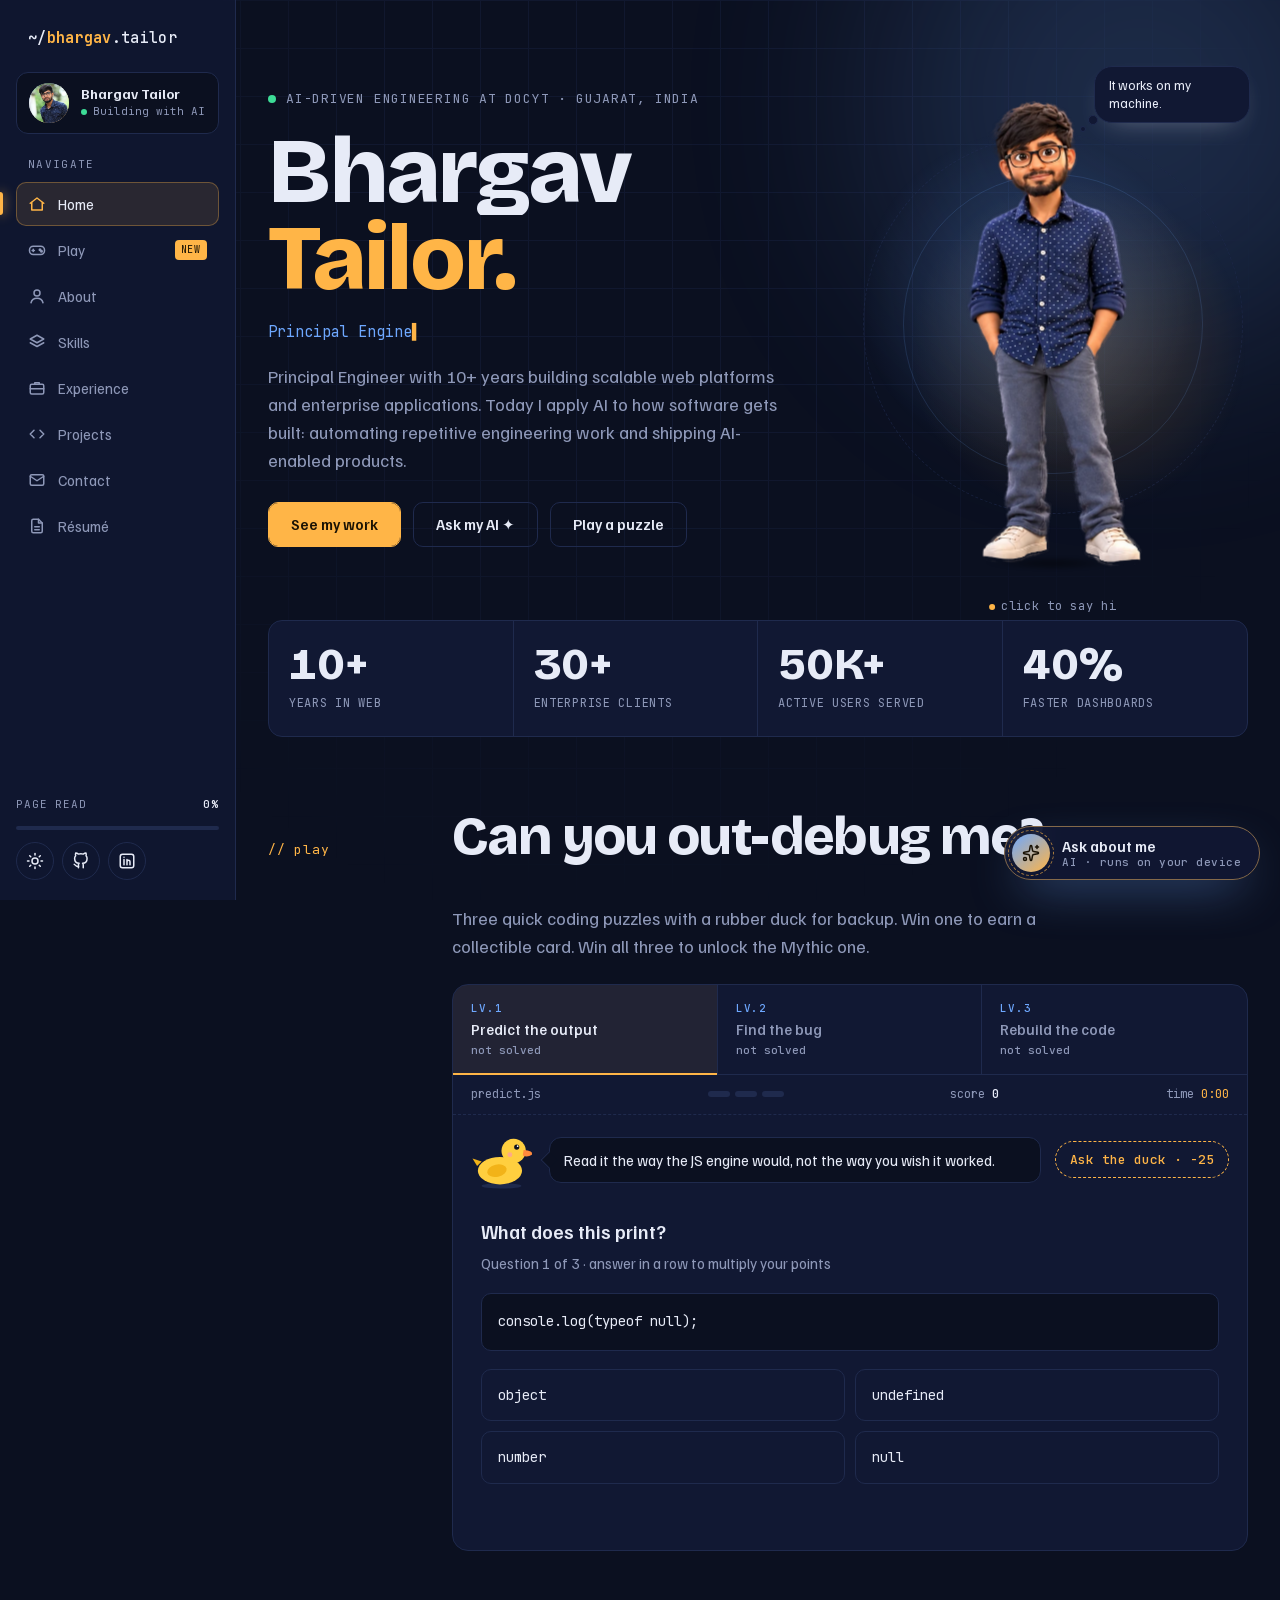
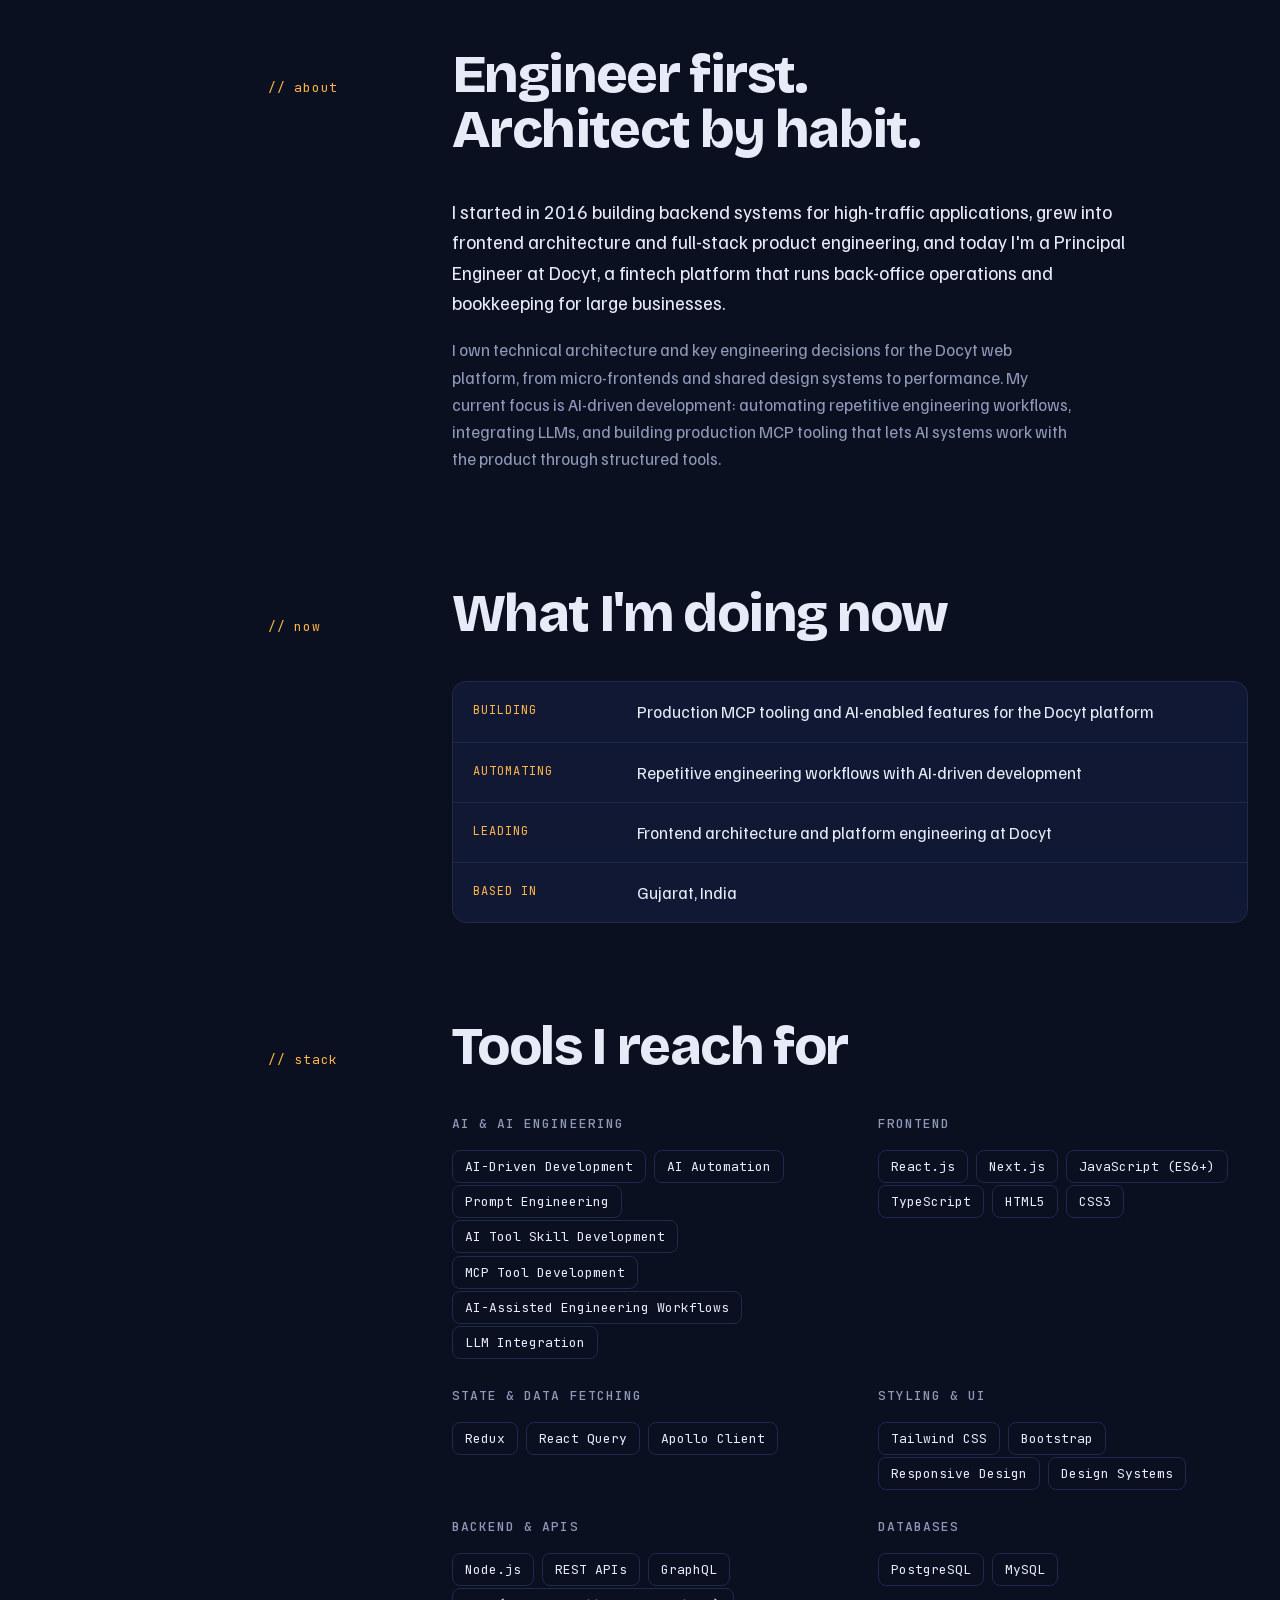
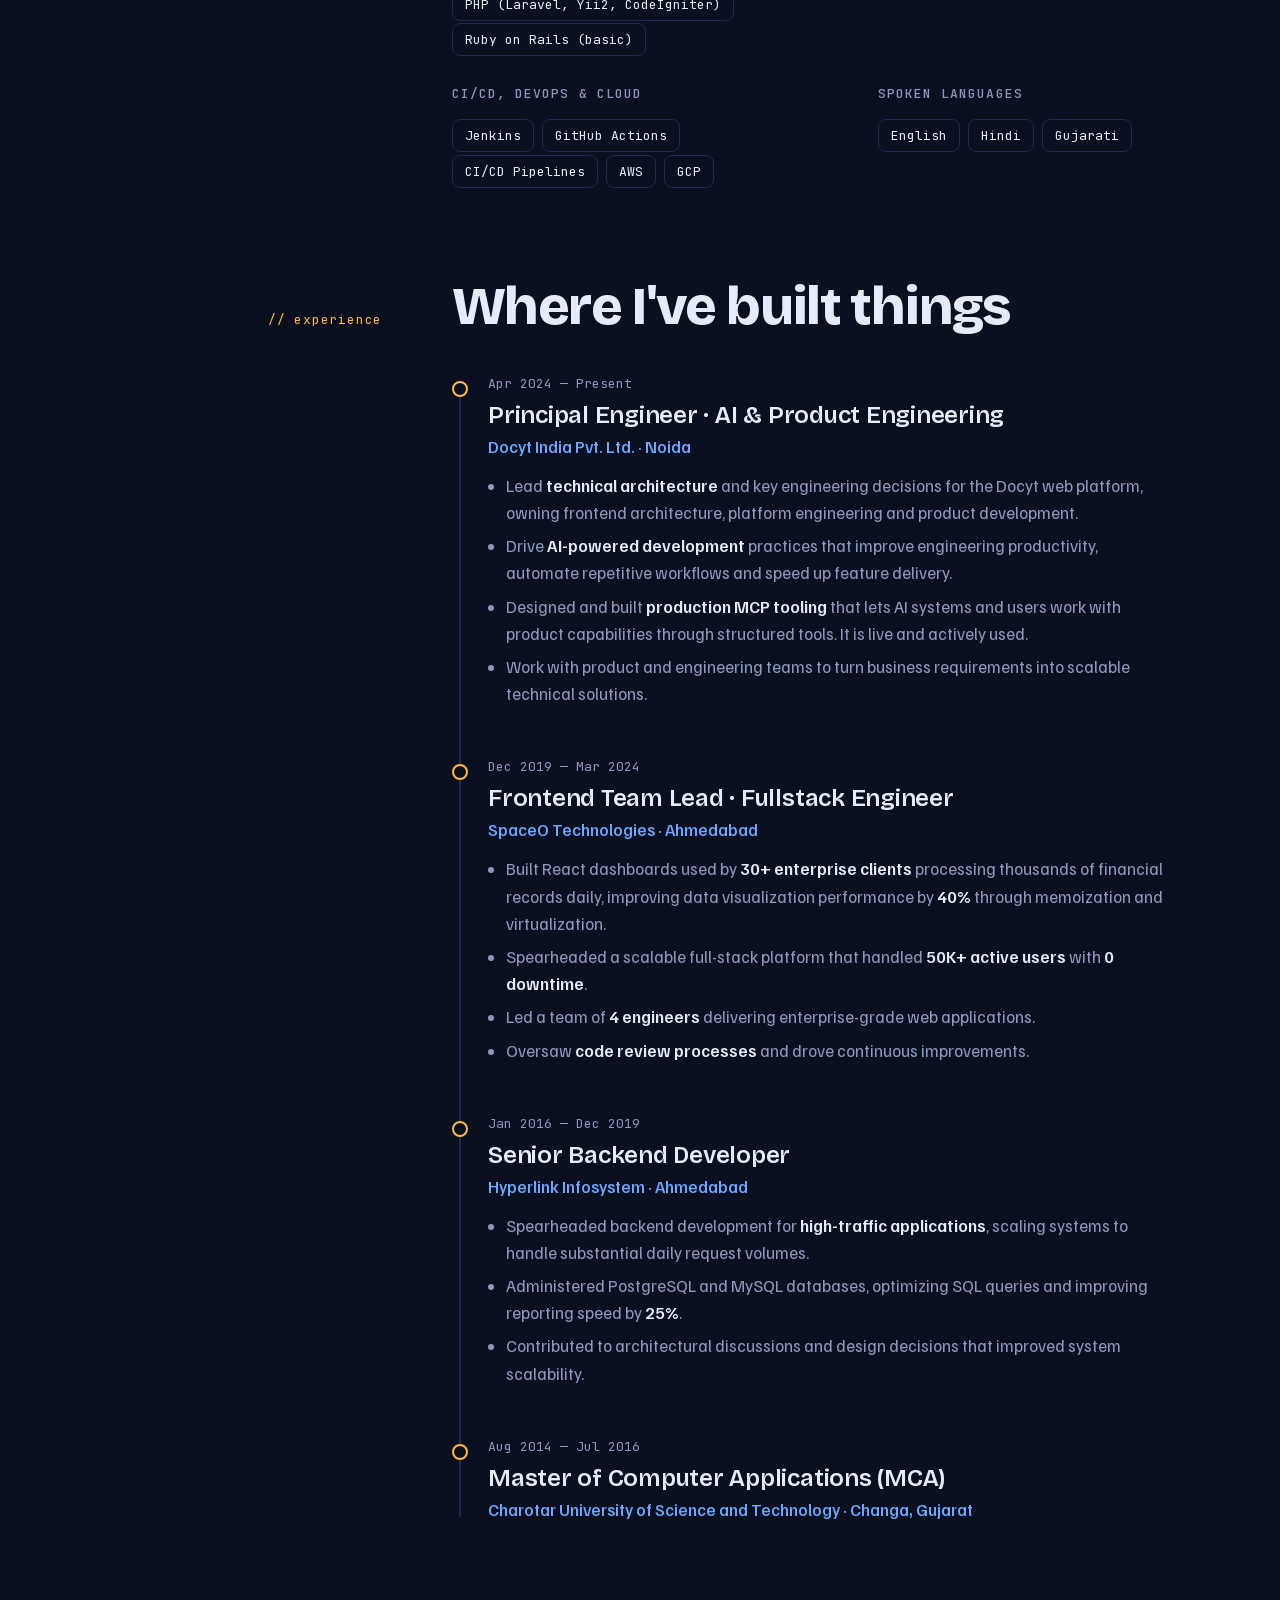
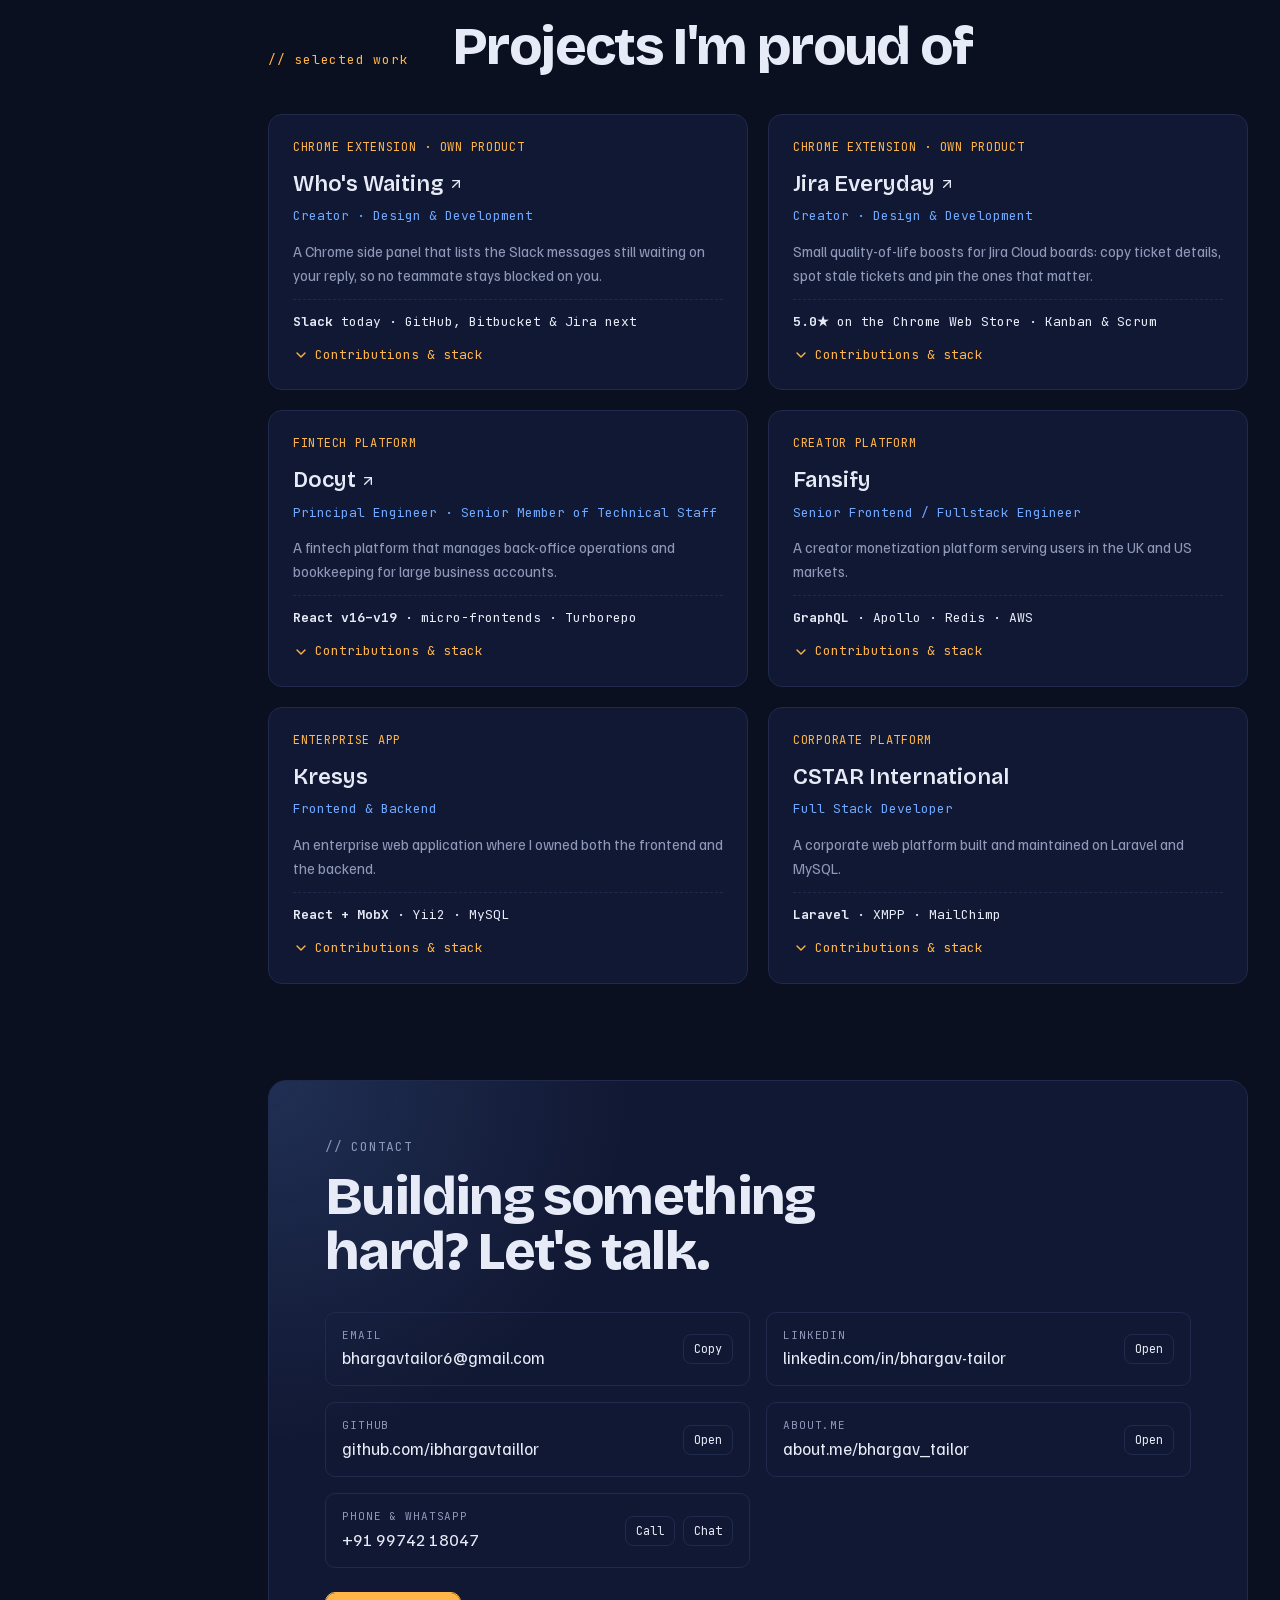
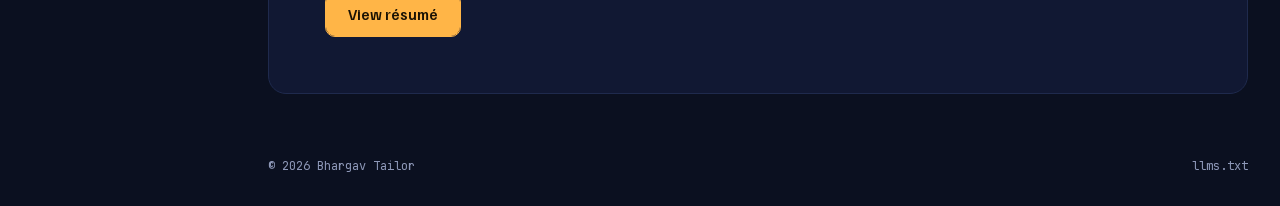
==== commit 252b8978: "Deploy 5f22bca059fbf2a4f68f00e35a1d5a1327687e37 ibhargavtaillor/portfolio@5f22bca059fbf2a4f68f00e35a" ====
--- a/index.html
+++ b/index.html
@@ -1 +1 @@
-<!DOCTYPE html><html lang="en" class="_4pkBmW_variable _vODYq_variable UtJNba_variable dark"><head><meta charSet="utf-8"/><meta name="viewport" content="width=device-width, initial-scale=1, viewport-fit=cover"/><link rel="preload" href="/_next/static/media/53897e768d329f66-s.p.3t6q91iet4nsy.woff2" as="font" crossorigin="" type="font/woff2"/><link rel="preload" href="/_next/static/media/8056169c9d560660-s.p.41rroleoq1br7.woff2" as="font" crossorigin="" type="font/woff2"/><link rel="preload" href="/_next/static/media/ef8193cdea9582ea-s.p.3ii__yurxaf4q.woff2" as="font" crossorigin="" type="font/woff2"/><link rel="preload" as="image" href="/images/bhargav-welcome.webp" fetchPriority="high"/><link rel="stylesheet" href="/_next/static/chunks/1mhkop3_z-u8g.css" data-precedence="next"/><link rel="stylesheet" href="/_next/static/chunks/13ctzvyvsbet2.css" data-precedence="next"/><link rel="preload" as="script" fetchPriority="low" href="/_next/static/chunks/25xiitvori_gv.js"/><script src="/_next/static/chunks/3_f5va415vc2p.js" async=""></script><script src="/_next/static/chunks/1iv4vim_vqh4e.js" async=""></script><script src="/_next/static/chunks/2hz-cgvf2empn.js" async=""></script><script src="/_next/static/chunks/turbopack-3-ry682tkyiqk.js" async=""></script><script src="/_next/static/chunks/2m4wqg_x9e15i.js" async=""></script><script src="/_next/static/chunks/1cabfpy260x9g.js" async=""></script><script src="/_next/static/chunks/3qas-fx20x4s4.js" async=""></script><meta name="theme-color" content="#0b1020" media="(prefers-color-scheme: dark)"/><meta name="theme-color" content="#f3f5fb" media="(prefers-color-scheme: light)"/><title>Bhargav Tailor — Principal Engineer, AI &amp; Frontend Architecture</title><meta name="description" content="Principal Engineer with 10+ years building scalable web platforms. Frontend architecture, product engineering and AI-driven development with LLMs and MCP."/><meta name="application-name" content="Bhargav Tailor"/><link rel="author" href="https://ibhargavtaillor.github.io"/><meta name="author" content="Bhargav Tailor"/><link rel="manifest" href="/manifest.webmanifest"/><meta name="keywords" content="Bhargav Tailor,Principal Engineer,AI Engineering,Product Engineering,Frontend Architecture,MCP,LLM Integration,React,Next.js,TypeScript,Portfolio"/><meta name="creator" content="Bhargav Tailor"/><meta name="robots" content="index, follow"/><meta name="googlebot" content="index, follow, max-image-preview:large"/><link rel="canonical" href="https://ibhargavtaillor.github.io/"/><meta property="og:title" content="Bhargav Tailor — Principal Engineer, AI &amp; Frontend Architecture"/><meta property="og:description" content="Principal Engineer with 10+ years building scalable web platforms. Frontend architecture, product engineering and AI-driven development with LLMs and MCP."/><meta property="og:url" content="https://ibhargavtaillor.github.io/"/><meta property="og:site_name" content="Bhargav Tailor"/><meta property="og:locale" content="en_US"/><meta property="og:image" content="https://ibhargavtaillor.github.io/og-image.png"/><meta property="og:image:type" content="image/png"/><meta property="og:image:width" content="1200"/><meta property="og:image:height" content="630"/><meta property="og:image:alt" content="Bhargav Tailor, Principal Engineer"/><meta property="og:type" content="profile"/><meta property="profile:first_name" content="Bhargav"/><meta property="profile:last_name" content="Tailor"/><meta name="twitter:card" content="summary_large_image"/><meta name="twitter:title" content="Bhargav Tailor — Principal Engineer, AI &amp; Frontend Architecture"/><meta name="twitter:description" content="Principal Engineer with 10+ years building scalable web platforms. Frontend architecture, product engineering and AI-driven development with LLMs and MCP."/><meta name="twitter:image" content="https://ibhargavtaillor.github.io/og-image.png"/><meta name="twitter:image:alt" content="Bhargav Tailor, Principal Engineer"/><meta name="twitter:image:type" content="image/png"/><meta name="twitter:image:width" content="1200"/><meta name="twitter:image:height" content="630"/><link rel="icon" href="/favicon.ico?favicon.1-p7xjzp1m18c.ico" sizes="48x48" type="image/x-icon"/><link rel="apple-touch-icon" href="/apple-icon.png?apple-icon.0qvm8lzhjwhud.png" sizes="180x180" type="image/png"/><meta name="next-size-adjust" content=""/><script src="/_next/static/chunks/0cz1d0mv5g_q7.js" noModule=""></script></head><body><div hidden=""><!--$--><!--/$--></div><script>((a,b,c,d,e,f,g,h)=>{let i=document.documentElement,j=["light","dark"];function k(b){var c;(Array.isArray(a)?a:[a]).forEach(a=>{let c="class"===a,d=c&&f?e.map(a=>f[a]||a):e;c?(i.classList.remove(...d),i.classList.add(f&&f[b]?f[b]:b)):i.setAttribute(a,b)}),c=b,h&&j.includes(c)&&(i.style.colorScheme=c)}if(d)k(d);else try{let a=localStorage.getItem(b)||c,d=g&&"system"===a?window.matchMedia("(prefers-color-scheme: dark)").matches?"dark":"light":a;k(d)}catch(a){}})("class","pf-theme","dark",null,["light","dark"],null,false,true)</script><div class="overflow-x-clip px-4 min-[760px]:pr-8 min-[760px]:pl-[calc(var(--side)+32px)]"><div class="e2CX7a_grid" aria-hidden="true"></div><div class="e2CX7a_glow" aria-hidden="true"></div><div aria-hidden="true" class="fixed top-0 left-0 z-[70] h-[3px] w-full origin-left scale-x-0 bg-linear-to-r from-highlight to-primary min-[760px]:hidden"></div><header class="y4JJTG_mbar"><a class="y4JJTG_logo" href="/#top">~/<b>bhargav</b>.tailor</a><button type="button" class="y4JJTG_burger" aria-label="Open menu" aria-expanded="false" aria-controls="site-sidebar"><span></span><span></span><span></span></button></header><div class="y4JJTG_scrim" aria-hidden="true"></div><aside id="site-sidebar" class="y4JJTG_side"><a class="y4JJTG_logo" href="/#top"><span class="y4JJTG_full">~/<b>bhargav</b>.tailor</span><span class="y4JJTG_short">~/<b>b</b></span></a><div class="y4JJTG_me"><span class="y4JJTG_avatar"><img alt="" loading="lazy" decoding="async" data-nimg="fill" class="object-cover object-[50%_18%]" style="position:absolute;height:100%;width:100%;left:0;top:0;right:0;bottom:0;color:transparent" src="/images/bhargav-tailor.jpg"/></span><div class="y4JJTG_meText"><b>Bhargav Tailor</b><small><span aria-hidden="true" class="inline-block shrink-0 rounded-full bg-success shadow-[0_0_0_0_color-mix(in_srgb,var(--success)_55%,transparent)] animate-ping-dot size-1.5"></span>Building with AI</small></div></div><span class="y4JJTG_navLabel">Navigate</span><nav class="y4JJTG_links" aria-label="Sections"><span class="y4JJTG_indicator" aria-hidden="true"></span><a href="#top" data-label="Home" class="y4JJTG_link" style="--i:0"><svg fill="none" stroke="currentColor" stroke-width="2" stroke-linecap="round" stroke-linejoin="round" viewBox="0 0 24 24" aria-hidden="true"><path d="M3 11l9-7 9 7"></path><path d="M5 10v10h14V10"></path></svg><span class="y4JJTG_text">Home</span></a><a href="#play" data-label="Play" class="y4JJTG_link" style="--i:1"><svg fill="none" stroke="currentColor" stroke-width="2" stroke-linecap="round" stroke-linejoin="round" viewBox="0 0 24 24" aria-hidden="true"><rect x="2" y="7" width="20" height="11" rx="5"></rect><path d="M7 11v3M5.5 12.5h3"></path><circle cx="16" cy="11.5" r="1" fill="currentColor"></circle><circle cx="18" cy="13.5" r="1" fill="currentColor"></circle></svg><span class="y4JJTG_text">Play</span><em class="y4JJTG_badge">NEW</em></a><a href="#about" data-label="About" class="y4JJTG_link" style="--i:2"><svg fill="none" stroke="currentColor" stroke-width="2" stroke-linecap="round" stroke-linejoin="round" viewBox="0 0 24 24" aria-hidden="true"><circle cx="12" cy="8" r="4"></circle><path d="M4 21c1-4 4-6 8-6s7 2 8 6"></path></svg><span class="y4JJTG_text">About</span></a><a href="#skills" data-label="Skills" class="y4JJTG_link" style="--i:3"><svg fill="none" stroke="currentColor" stroke-width="2" stroke-linecap="round" stroke-linejoin="round" viewBox="0 0 24 24" aria-hidden="true"><path d="M12 3l9 5-9 5-9-5z"></path><path d="M3 13l9 5 9-5"></path></svg><span class="y4JJTG_text">Skills</span></a><a href="#work" data-label="Experience" class="y4JJTG_link" style="--i:4"><svg fill="none" stroke="currentColor" stroke-width="2" stroke-linecap="round" stroke-linejoin="round" viewBox="0 0 24 24" aria-hidden="true"><rect x="3" y="7" width="18" height="13" rx="2"></rect><path d="M9 7V5h6v2M3 13h18"></path></svg><span class="y4JJTG_text">Experience</span></a><a href="#projects" data-label="Projects" class="y4JJTG_link" style="--i:5"><svg fill="none" stroke="currentColor" stroke-width="2" stroke-linecap="round" stroke-linejoin="round" viewBox="0 0 24 24" aria-hidden="true"><path d="M8 7l-5 5 5 5M16 7l5 5-5 5"></path></svg><span class="y4JJTG_text">Projects</span></a><a href="#contact" data-label="Contact" class="y4JJTG_link" style="--i:6"><svg fill="none" stroke="currentColor" stroke-width="2" stroke-linecap="round" stroke-linejoin="round" viewBox="0 0 24 24" aria-hidden="true"><rect x="3" y="5" width="18" height="14" rx="2"></rect><path d="M3 7l9 6 9-6"></path></svg><span class="y4JJTG_text">Contact</span></a><a data-label="Résumé" class="y4JJTG_link" style="--i:7" href="/resume/"><svg fill="none" stroke="currentColor" stroke-width="2" stroke-linecap="round" stroke-linejoin="round" viewBox="0 0 24 24" aria-hidden="true"><path d="M14 3H7a2 2 0 0 0-2 2v14a2 2 0 0 0 2 2h10a2 2 0 0 0 2-2V8z"></path><path d="M14 3v5h5M9 13h6M9 17h6"></path></svg><span class="y4JJTG_text">Résumé</span></a></nav><div class="y4JJTG_foot"><div class="y4JJTG_progressRow"><span>Page read</span><b>0%</b></div><div class="y4JJTG_bar" aria-hidden="true"><i></i></div><div class="y4JJTG_row"><button type="button" aria-label="Switch to light mode" class="grid size-[38px] shrink-0 cursor-pointer place-items-center rounded-full border bg-transparent text-foreground y4JJTG_theme"><svg xmlns="http://www.w3.org/2000/svg" width="24" height="24" viewBox="0 0 24 24" fill="none" stroke="currentColor" stroke-width="2" stroke-linecap="round" stroke-linejoin="round" class="lucide lucide-sun hidden size-[18px] dark:block" aria-hidden="true"><circle cx="12" cy="12" r="4"></circle><path d="M12 2v2"></path><path d="M12 20v2"></path><path d="m4.93 4.93 1.41 1.41"></path><path d="m17.66 17.66 1.41 1.41"></path><path d="M2 12h2"></path><path d="M20 12h2"></path><path d="m6.34 17.66-1.41 1.41"></path><path d="m19.07 4.93-1.41 1.41"></path></svg><svg xmlns="http://www.w3.org/2000/svg" width="24" height="24" viewBox="0 0 24 24" fill="none" stroke="currentColor" stroke-width="2" stroke-linecap="round" stroke-linejoin="round" class="lucide lucide-moon size-[18px] dark:hidden" aria-hidden="true"><path d="M20.985 12.486a9 9 0 1 1-9.473-9.472c.405-.022.617.46.402.803a6 6 0 0 0 8.268 8.268c.344-.215.825-.004.803.401"></path></svg></button><a class="y4JJTG_icon" href="https://github.com/ibhargavtaillor" target="_blank" rel="noopener noreferrer" aria-label="GitHub"><svg fill="none" stroke="currentColor" stroke-width="2" stroke-linecap="round" stroke-linejoin="round" viewBox="0 0 24 24" aria-hidden="true"><path d="M9 19c-4 1.5-4-2-6-2.5M15 21v-3.5a3 3 0 0 0-.9-2.4c3-.3 6-1.5 6-6.6a5 5 0 0 0-1.4-3.6 4.7 4.7 0 0 0-.1-3.5s-1.1-.3-3.6 1.4a12.4 12.4 0 0 0-6.4 0C6.1 1.1 5 1.4 5 1.4a4.7 4.7 0 0 0-.1 3.5A5 5 0 0 0 3.5 8.5c0 5.1 3 6.3 6 6.6a3 3 0 0 0-.9 2.4V21"></path></svg></a><a class="y4JJTG_icon" href="https://www.linkedin.com/in/bhargav-tailor-3b46b689/" target="_blank" rel="noopener noreferrer" aria-label="LinkedIn"><svg fill="none" stroke="currentColor" stroke-width="2" stroke-linecap="round" stroke-linejoin="round" viewBox="0 0 24 24" aria-hidden="true"><rect x="3" y="3" width="18" height="18" rx="3"></rect><path d="M8 10v7M8 7v.01M12 17v-4a2 2 0 0 1 4 0v4M12 10v7"></path></svg></a></div></div></aside><main class="mx-auto w-full max-w-[1080px]" id="top"><header class="grid grid-cols-1 items-center gap-12 pt-10 pb-10 min-[821px]:grid-cols-[1.25fr_0.9fr] min-[821px]:pt-[72px] min-[821px]:pb-14"><div><span class="flex items-center gap-2.5 font-mono text-[13px] tracking-[0.06em] text-muted-foreground uppercase"><span aria-hidden="true" class="inline-block size-2 shrink-0 rounded-full bg-success shadow-[0_0_0_0_color-mix(in_srgb,var(--success)_55%,transparent)] animate-ping-dot"></span>AI-driven engineering at Docyt<!-- --> · <!-- -->Gujarat, India</span><h1 class="my-[18px] font-heading text-[clamp(44px,7.4vw,92px)] leading-[0.95] font-extrabold tracking-[-0.035em] text-balance"><span class="block overflow-hidden"><span class="inline-block animate-rise">Bhargav</span></span><span class="block overflow-hidden"><span class="inline-block animate-rise text-primary [animation-delay:0.12s]">Tailor.</span></span></h1><div class="min-h-[1.6em] after:animate-blink after:text-primary after:content-[&#x27;▍&#x27;] font-mono text-[15px] text-highlight">Principal Engineer</div><p class="mt-[18px] mb-7 max-w-[52ch] text-lg text-muted-foreground">Principal Engineer with 10+ years building scalable web platforms and enterprise applications. Today I apply AI to how software gets built: automating repetitive engineering work and shipping AI-enabled products.</p><div class="flex flex-wrap gap-3"><a href="#projects" data-slot="button" data-variant="brand" data-size="xl" class="group/button inline-flex shrink-0 items-center justify-center border bg-clip-padding whitespace-nowrap transition-all outline-none select-none focus-visible:border-ring focus-visible:ring-3 focus-visible:ring-ring/50 active:not-aria-[haspopup]:translate-y-px disabled:pointer-events-none disabled:opacity-50 aria-invalid:border-destructive aria-invalid:ring-3 aria-invalid:ring-destructive/20 dark:aria-invalid:border-destructive/50 dark:aria-invalid:ring-destructive/40 [&amp;_svg]:pointer-events-none [&amp;_svg]:shrink-0 [&amp;_svg:not([class*=&#x27;size-&#x27;])]:size-4 border-primary bg-primary text-primary-foreground hover:-translate-y-0.5 hover:border-primary h-auto gap-2 rounded-[10px] px-[22px] py-[14px] text-[15px] leading-none font-semibold">See my work</a><a href="#play" data-slot="button" data-variant="line" data-size="xl" class="group/button inline-flex shrink-0 items-center justify-center border bg-clip-padding whitespace-nowrap transition-all outline-none select-none focus-visible:border-ring focus-visible:ring-3 focus-visible:ring-ring/50 active:not-aria-[haspopup]:translate-y-px disabled:pointer-events-none disabled:opacity-50 aria-invalid:border-destructive aria-invalid:ring-3 aria-invalid:ring-destructive/20 dark:aria-invalid:border-destructive/50 dark:aria-invalid:ring-destructive/40 [&amp;_svg]:pointer-events-none [&amp;_svg]:shrink-0 [&amp;_svg:not([class*=&#x27;size-&#x27;])]:size-4 border-border bg-transparent text-foreground hover:-translate-y-0.5 hover:border-primary h-auto gap-2 rounded-[10px] px-[22px] py-[14px] text-[15px] leading-none font-semibold">Play a puzzle</a><a href="#contact" data-slot="button" data-variant="line" data-size="xl" class="group/button inline-flex shrink-0 items-center justify-center border bg-clip-padding whitespace-nowrap transition-all outline-none select-none focus-visible:border-ring focus-visible:ring-3 focus-visible:ring-ring/50 active:not-aria-[haspopup]:translate-y-px disabled:pointer-events-none disabled:opacity-50 aria-invalid:border-destructive aria-invalid:ring-3 aria-invalid:ring-destructive/20 dark:aria-invalid:border-destructive/50 dark:aria-invalid:ring-destructive/40 [&amp;_svg]:pointer-events-none [&amp;_svg]:shrink-0 [&amp;_svg:not([class*=&#x27;size-&#x27;])]:size-4 border-border bg-transparent text-foreground hover:-translate-y-0.5 hover:border-primary h-auto gap-2 rounded-[10px] px-[22px] py-[14px] text-[15px] leading-none font-semibold">Get in touch</a></div></div><div class="lKojna_portrait"><div class="lKojna_ring"><i></i></div><div class="lKojna_ring lKojna_ring2"><i></i></div><div class="lKojna_disc" aria-hidden="true"></div><div class="lKojna_character"><div class="relative w-full" style="aspect-ratio:362 / 874"><img alt="Bhargav as a 3D cartoon character, smiling and welcoming you" fetchPriority="high" loading="eager" width="302" height="802" decoding="async" data-nimg="1" class="absolute h-auto" style="color:transparent;left:8.287292817679557%;top:5.720823798627003%;width:83.42541436464089%" src="/images/bhargav-welcome.webp"/><canvas aria-hidden="true" class="absolute inset-0 size-full opacity-0 "></canvas></div></div><button type="button" class="lKojna_photo" aria-label="Say hello to Bhargav&#x27;s character"></button><div class="k23DdG_thought lKojna_thought"><p class="k23DdG_bubble">It works on my machine.</p><i aria-hidden="true"></i><i aria-hidden="true"></i></div><div class="lKojna_hint" aria-live="polite"><span aria-hidden="true" class="inline-block shrink-0 rounded-full shadow-[0_0_0_0_color-mix(in_srgb,var(--success)_55%,transparent)] animate-ping-dot-fast size-1.5 bg-primary"></span>click to say hi</div></div></header><div class="reveal grid grid-cols-2 overflow-hidden rounded-[14px] border bg-card sm:grid-cols-4" data-reveal="true"><div class="border-r px-5 py-[22px] last:border-r-0 max-sm:nth-2:border-r-0 max-sm:nth-[-n+2]:border-b"><b class="block font-heading text-[clamp(30px,4vw,44px)] leading-none font-extrabold tabular-nums">10<!-- -->+</b><span class="font-mono text-xs tracking-[0.06em] text-muted-foreground uppercase">Years in web</span></div><div class="border-r px-5 py-[22px] last:border-r-0 max-sm:nth-2:border-r-0 max-sm:nth-[-n+2]:border-b"><b class="block font-heading text-[clamp(30px,4vw,44px)] leading-none font-extrabold tabular-nums">30<!-- -->+</b><span class="font-mono text-xs tracking-[0.06em] text-muted-foreground uppercase">Enterprise clients</span></div><div class="border-r px-5 py-[22px] last:border-r-0 max-sm:nth-2:border-r-0 max-sm:nth-[-n+2]:border-b"><b class="block font-heading text-[clamp(30px,4vw,44px)] leading-none font-extrabold tabular-nums">50<!-- -->K+</b><span class="font-mono text-xs tracking-[0.06em] text-muted-foreground uppercase">Active users served</span></div><div class="border-r px-5 py-[22px] last:border-r-0 max-sm:nth-2:border-r-0 max-sm:nth-[-n+2]:border-b"><b class="block font-heading text-[clamp(30px,4vw,44px)] leading-none font-extrabold tabular-nums">40<!-- -->%</b><span class="font-mono text-xs tracking-[0.06em] text-muted-foreground uppercase">Faster dashboards</span></div></div><section id="play" class="pt-[72px]"><div class="reveal mb-10 grid grid-cols-1 items-baseline gap-1.5 min-[721px]:grid-cols-[160px_1fr] min-[721px]:gap-6" data-reveal="true"><span class="font-mono text-[13px] tracking-[0.06em] text-primary">// play</span><h2 class="m-0 font-heading text-[clamp(32px,4.6vw,54px)] leading-[1.02] font-extrabold tracking-[-0.03em] text-balance">Can you out-debug me?</h2></div><div class="min-[721px]:ml-[184px]"><p class="reveal mt-0 mb-6 max-w-[60ch] text-lg text-muted-foreground" data-reveal="true">Three quick coding puzzles with a rubber duck for backup. Win one to earn a collectible card. Win all three to unlock the Mythic one.</p><div class="reveal" data-reveal="true"><div class="mKHyLG_game"><div class="mKHyLG_tabs" role="tablist" aria-label="Puzzles"><button type="button" role="tab" aria-selected="true" class="mKHyLG_tab mKHyLG_tabOn"><span class="mKHyLG_tabNum">LV.<!-- -->1</span><span>Predict the output</span><span class="mKHyLG_tabStat">not solved</span></button><button type="button" role="tab" aria-selected="false" class="mKHyLG_tab"><span class="mKHyLG_tabNum">LV.<!-- -->2</span><span>Find the bug</span><span class="mKHyLG_tabStat">not solved</span></button><button type="button" role="tab" aria-selected="false" class="mKHyLG_tab"><span class="mKHyLG_tabNum">LV.<!-- -->3</span><span>Rebuild the code</span><span class="mKHyLG_tabStat">not solved</span></button></div><div class="mKHyLG_bar"><span>predict.js</span><span class="mKHyLG_steps" aria-label="Progress"></span><span>score<!-- --> <b class="mKHyLG_score">0</b></span><span>time <span class="mKHyLG_timer">0:00</span></span></div><div class="mKHyLG_duckRow"><button type="button" class="l_-4vq_duck" title="Rubber duck" aria-label="Rubber duck"><svg viewBox="0 0 84 76" aria-hidden="true"><ellipse cx="40" cy="72" rx="26" ry="3.5" fill="var(--border)"></ellipse><path d="M8 46 L2 36 L14 40 Z" fill="#f2b318"></path><ellipse cx="38" cy="52" rx="29" ry="18" fill="#ffcf3f"></ellipse><circle cx="56" cy="26" r="16" fill="#ffcf3f"></circle><ellipse cx="34" cy="52" rx="13" ry="8" fill="#f2b318" transform="rotate(-12 34 52)"></ellipse><path d="M69 25 Q82 26 80 31 Q74 35 68 32 Z" fill="#ff8a3d"></path><circle cx="51" cy="31" r="3.2" fill="#ff9aa8" opacity=".7"></circle><g class="l_-4vq_eye"><circle cx="60" cy="21" r="3.4" fill="#10131f"></circle><circle cx="61.2" cy="19.8" r="1.1" fill="#fff"></circle></g><path class="l_-4vq_sweat" d="M42 8 Q45 14 42 16 Q39 14 42 8 Z" fill="#6ea8ff"></path></svg></button><div class="mKHyLG_bubble" aria-live="polite">Read it the way the JS engine would, not the way you wish it worked.</div><button type="button" class="mKHyLG_hintBtn" disabled="">Ask the duck · -25</button></div><div class="mKHyLG_body"></div></div></div></div></section><section id="about" class="pt-24"><div class="reveal mb-10 grid grid-cols-1 items-baseline gap-1.5 min-[721px]:grid-cols-[160px_1fr] min-[721px]:gap-6" data-reveal="true"><span class="font-mono text-[13px] tracking-[0.06em] text-primary">// about</span><h2 class="m-0 font-heading text-[clamp(32px,4.6vw,54px)] leading-[1.02] font-extrabold tracking-[-0.03em] text-balance">Engineer first. Architect by habit.</h2></div><div class="reveal min-[721px]:ml-[184px]" data-reveal="true"><p class="mt-0 mb-[18px] max-w-[62ch] text-[19px]">I started in 2016 building backend systems for high-traffic applications, grew into frontend architecture and full-stack product engineering, and today I&#x27;m a Principal Engineer at Docyt, a fintech platform that runs back-office operations and bookkeeping for large businesses.</p><p class="mt-0 mb-[18px] max-w-[62ch] text-[17px] text-muted-foreground">I own technical architecture and key engineering decisions for the Docyt web platform, from micro-frontends and shared design systems to performance. My current focus is AI-driven development: automating repetitive engineering workflows, integrating LLMs, and building production MCP tooling that lets AI systems work with the product through structured tools.</p></div></section><section id="now" class="pt-24"><div class="reveal mb-10 grid grid-cols-1 items-baseline gap-1.5 min-[721px]:grid-cols-[160px_1fr] min-[721px]:gap-6" data-reveal="true"><span class="font-mono text-[13px] tracking-[0.06em] text-primary">// now</span><h2 class="m-0 font-heading text-[clamp(32px,4.6vw,54px)] leading-[1.02] font-extrabold tracking-[-0.03em] text-balance">What I&#x27;m doing now</h2></div><dl class="reveal m-0 grid overflow-hidden rounded-[14px] border bg-card min-[721px]:ml-[184px]" data-reveal="true"><div class="grid grid-cols-1 gap-1 border-b px-5 py-4 last:border-b-0 sm:grid-cols-[140px_1fr] sm:gap-6"><dt class="font-mono text-xs tracking-[0.08em] text-primary uppercase sm:pt-1">Building</dt><dd class="m-0 text-[17px]">Production MCP tooling and AI-enabled features for the Docyt platform</dd></div><div class="grid grid-cols-1 gap-1 border-b px-5 py-4 last:border-b-0 sm:grid-cols-[140px_1fr] sm:gap-6"><dt class="font-mono text-xs tracking-[0.08em] text-primary uppercase sm:pt-1">Automating</dt><dd class="m-0 text-[17px]">Repetitive engineering workflows with AI-driven development</dd></div><div class="grid grid-cols-1 gap-1 border-b px-5 py-4 last:border-b-0 sm:grid-cols-[140px_1fr] sm:gap-6"><dt class="font-mono text-xs tracking-[0.08em] text-primary uppercase sm:pt-1">Leading</dt><dd class="m-0 text-[17px]">Frontend architecture and platform engineering at Docyt</dd></div><div class="grid grid-cols-1 gap-1 border-b px-5 py-4 last:border-b-0 sm:grid-cols-[140px_1fr] sm:gap-6"><dt class="font-mono text-xs tracking-[0.08em] text-primary uppercase sm:pt-1">Based in</dt><dd class="m-0 text-[17px]">Gujarat, India</dd></div></dl></section><section id="skills" class="pt-24"><div class="reveal mb-10 grid grid-cols-1 items-baseline gap-1.5 min-[721px]:grid-cols-[160px_1fr] min-[721px]:gap-6" data-reveal="true"><span class="font-mono text-[13px] tracking-[0.06em] text-primary">// stack</span><h2 class="m-0 font-heading text-[clamp(32px,4.6vw,54px)] leading-[1.02] font-extrabold tracking-[-0.03em] text-balance">Tools I reach for</h2></div><div class="grid grid-cols-1 gap-x-14 gap-y-8 min-[721px]:ml-[184px] min-[721px]:grid-cols-2" data-stagger="true"><div class="reveal" data-reveal="true"><div><h3 class="mt-0 mb-4 font-mono text-[13px] font-medium tracking-[0.08em] text-muted-foreground uppercase">AI &amp; AI Engineering</h3><ul class="m-0 flex list-none flex-wrap gap-2 p-0"><li><span class="rounded-md border px-3 py-[7px] font-mono text-[13px] transition-[border-color,color,transform] duration-200 hover:-translate-y-0.5 hover:border-primary hover:text-primary">AI-Driven Development</span></li><li><span class="rounded-md border px-3 py-[7px] font-mono text-[13px] transition-[border-color,color,transform] duration-200 hover:-translate-y-0.5 hover:border-primary hover:text-primary">AI Automation</span></li><li><span class="rounded-md border px-3 py-[7px] font-mono text-[13px] transition-[border-color,color,transform] duration-200 hover:-translate-y-0.5 hover:border-primary hover:text-primary">Prompt Engineering</span></li><li><span class="rounded-md border px-3 py-[7px] font-mono text-[13px] transition-[border-color,color,transform] duration-200 hover:-translate-y-0.5 hover:border-primary hover:text-primary">AI Tool Skill Development</span></li><li><span class="rounded-md border px-3 py-[7px] font-mono text-[13px] transition-[border-color,color,transform] duration-200 hover:-translate-y-0.5 hover:border-primary hover:text-primary">MCP Tool Development</span></li><li><span class="rounded-md border px-3 py-[7px] font-mono text-[13px] transition-[border-color,color,transform] duration-200 hover:-translate-y-0.5 hover:border-primary hover:text-primary">AI-Assisted Engineering Workflows</span></li><li><span class="rounded-md border px-3 py-[7px] font-mono text-[13px] transition-[border-color,color,transform] duration-200 hover:-translate-y-0.5 hover:border-primary hover:text-primary">LLM Integration</span></li></ul></div></div><div class="reveal" data-reveal="true"><div><h3 class="mt-0 mb-4 font-mono text-[13px] font-medium tracking-[0.08em] text-muted-foreground uppercase">Frontend</h3><ul class="m-0 flex list-none flex-wrap gap-2 p-0"><li><span class="rounded-md border px-3 py-[7px] font-mono text-[13px] transition-[border-color,color,transform] duration-200 hover:-translate-y-0.5 hover:border-primary hover:text-primary">React.js</span></li><li><span class="rounded-md border px-3 py-[7px] font-mono text-[13px] transition-[border-color,color,transform] duration-200 hover:-translate-y-0.5 hover:border-primary hover:text-primary">Next.js</span></li><li><span class="rounded-md border px-3 py-[7px] font-mono text-[13px] transition-[border-color,color,transform] duration-200 hover:-translate-y-0.5 hover:border-primary hover:text-primary">JavaScript (ES6+)</span></li><li><span class="rounded-md border px-3 py-[7px] font-mono text-[13px] transition-[border-color,color,transform] duration-200 hover:-translate-y-0.5 hover:border-primary hover:text-primary">TypeScript</span></li><li><span class="rounded-md border px-3 py-[7px] font-mono text-[13px] transition-[border-color,color,transform] duration-200 hover:-translate-y-0.5 hover:border-primary hover:text-primary">HTML5</span></li><li><span class="rounded-md border px-3 py-[7px] font-mono text-[13px] transition-[border-color,color,transform] duration-200 hover:-translate-y-0.5 hover:border-primary hover:text-primary">CSS3</span></li></ul></div></div><div class="reveal" data-reveal="true"><div><h3 class="mt-0 mb-4 font-mono text-[13px] font-medium tracking-[0.08em] text-muted-foreground uppercase">State &amp; Data Fetching</h3><ul class="m-0 flex list-none flex-wrap gap-2 p-0"><li><span class="rounded-md border px-3 py-[7px] font-mono text-[13px] transition-[border-color,color,transform] duration-200 hover:-translate-y-0.5 hover:border-primary hover:text-primary">Redux</span></li><li><span class="rounded-md border px-3 py-[7px] font-mono text-[13px] transition-[border-color,color,transform] duration-200 hover:-translate-y-0.5 hover:border-primary hover:text-primary">React Query</span></li><li><span class="rounded-md border px-3 py-[7px] font-mono text-[13px] transition-[border-color,color,transform] duration-200 hover:-translate-y-0.5 hover:border-primary hover:text-primary">Apollo Client</span></li></ul></div></div><div class="reveal" data-reveal="true"><div><h3 class="mt-0 mb-4 font-mono text-[13px] font-medium tracking-[0.08em] text-muted-foreground uppercase">Styling &amp; UI</h3><ul class="m-0 flex list-none flex-wrap gap-2 p-0"><li><span class="rounded-md border px-3 py-[7px] font-mono text-[13px] transition-[border-color,color,transform] duration-200 hover:-translate-y-0.5 hover:border-primary hover:text-primary">Tailwind CSS</span></li><li><span class="rounded-md border px-3 py-[7px] font-mono text-[13px] transition-[border-color,color,transform] duration-200 hover:-translate-y-0.5 hover:border-primary hover:text-primary">Bootstrap</span></li><li><span class="rounded-md border px-3 py-[7px] font-mono text-[13px] transition-[border-color,color,transform] duration-200 hover:-translate-y-0.5 hover:border-primary hover:text-primary">Responsive Design</span></li><li><span class="rounded-md border px-3 py-[7px] font-mono text-[13px] transition-[border-color,color,transform] duration-200 hover:-translate-y-0.5 hover:border-primary hover:text-primary">Design Systems</span></li></ul></div></div><div class="reveal" data-reveal="true"><div><h3 class="mt-0 mb-4 font-mono text-[13px] font-medium tracking-[0.08em] text-muted-foreground uppercase">Backend &amp; APIs</h3><ul class="m-0 flex list-none flex-wrap gap-2 p-0"><li><span class="rounded-md border px-3 py-[7px] font-mono text-[13px] transition-[border-color,color,transform] duration-200 hover:-translate-y-0.5 hover:border-primary hover:text-primary">Node.js</span></li><li><span class="rounded-md border px-3 py-[7px] font-mono text-[13px] transition-[border-color,color,transform] duration-200 hover:-translate-y-0.5 hover:border-primary hover:text-primary">REST APIs</span></li><li><span class="rounded-md border px-3 py-[7px] font-mono text-[13px] transition-[border-color,color,transform] duration-200 hover:-translate-y-0.5 hover:border-primary hover:text-primary">GraphQL</span></li><li><span class="rounded-md border px-3 py-[7px] font-mono text-[13px] transition-[border-color,color,transform] duration-200 hover:-translate-y-0.5 hover:border-primary hover:text-primary">PHP (Laravel, Yii2, CodeIgniter)</span></li><li><span class="rounded-md border px-3 py-[7px] font-mono text-[13px] transition-[border-color,color,transform] duration-200 hover:-translate-y-0.5 hover:border-primary hover:text-primary">Ruby on Rails (basic)</span></li></ul></div></div><div class="reveal" data-reveal="true"><div><h3 class="mt-0 mb-4 font-mono text-[13px] font-medium tracking-[0.08em] text-muted-foreground uppercase">Databases</h3><ul class="m-0 flex list-none flex-wrap gap-2 p-0"><li><span class="rounded-md border px-3 py-[7px] font-mono text-[13px] transition-[border-color,color,transform] duration-200 hover:-translate-y-0.5 hover:border-primary hover:text-primary">PostgreSQL</span></li><li><span class="rounded-md border px-3 py-[7px] font-mono text-[13px] transition-[border-color,color,transform] duration-200 hover:-translate-y-0.5 hover:border-primary hover:text-primary">MySQL</span></li></ul></div></div><div class="reveal" data-reveal="true"><div><h3 class="mt-0 mb-4 font-mono text-[13px] font-medium tracking-[0.08em] text-muted-foreground uppercase">CI/CD, DevOps &amp; Cloud</h3><ul class="m-0 flex list-none flex-wrap gap-2 p-0"><li><span class="rounded-md border px-3 py-[7px] font-mono text-[13px] transition-[border-color,color,transform] duration-200 hover:-translate-y-0.5 hover:border-primary hover:text-primary">Jenkins</span></li><li><span class="rounded-md border px-3 py-[7px] font-mono text-[13px] transition-[border-color,color,transform] duration-200 hover:-translate-y-0.5 hover:border-primary hover:text-primary">GitHub Actions</span></li><li><span class="rounded-md border px-3 py-[7px] font-mono text-[13px] transition-[border-color,color,transform] duration-200 hover:-translate-y-0.5 hover:border-primary hover:text-primary">CI/CD Pipelines</span></li><li><span class="rounded-md border px-3 py-[7px] font-mono text-[13px] transition-[border-color,color,transform] duration-200 hover:-translate-y-0.5 hover:border-primary hover:text-primary">AWS</span></li><li><span class="rounded-md border px-3 py-[7px] font-mono text-[13px] transition-[border-color,color,transform] duration-200 hover:-translate-y-0.5 hover:border-primary hover:text-primary">GCP</span></li></ul></div></div><div class="reveal" data-reveal="true"><div><h3 class="mt-0 mb-4 font-mono text-[13px] font-medium tracking-[0.08em] text-muted-foreground uppercase">Spoken languages</h3><ul class="m-0 flex list-none flex-wrap gap-2 p-0"><li><span class="rounded-md border px-3 py-[7px] font-mono text-[13px] transition-[border-color,color,transform] duration-200 hover:-translate-y-0.5 hover:border-primary hover:text-primary">English</span></li><li><span class="rounded-md border px-3 py-[7px] font-mono text-[13px] transition-[border-color,color,transform] duration-200 hover:-translate-y-0.5 hover:border-primary hover:text-primary">Hindi</span></li><li><span class="rounded-md border px-3 py-[7px] font-mono text-[13px] transition-[border-color,color,transform] duration-200 hover:-translate-y-0.5 hover:border-primary hover:text-primary">Gujarati</span></li></ul></div></div></div></section><section id="work" class="pt-24"><div class="reveal mb-10 grid grid-cols-1 items-baseline gap-1.5 min-[721px]:grid-cols-[160px_1fr] min-[721px]:gap-6" data-reveal="true"><span class="font-mono text-[13px] tracking-[0.06em] text-primary">// experience</span><h2 class="m-0 font-heading text-[clamp(32px,4.6vw,54px)] leading-[1.02] font-extrabold tracking-[-0.03em] text-balance">Where I&#x27;ve built things</h2></div><div class="relative pl-9 min-[721px]:ml-[184px]" data-stagger="true"><div class="absolute top-1.5 bottom-1.5 left-[7px] w-0.5 rounded-sm bg-border" aria-hidden="true"><i class="absolute inset-0 origin-top bg-linear-to-b from-primary to-highlight"></i></div><article class="reveal relative pb-11 last:pb-0 before:absolute before:top-[7px] before:-left-9 before:size-4 before:rounded-full before:border-2 before:border-primary before:bg-background" data-reveal="true"><div class="font-mono text-[13px] text-muted-foreground">Apr 2024 — Present</div><h3 class="mt-1 mb-0.5 font-heading text-2xl font-semibold tracking-[-0.01em]">Principal Engineer · AI &amp; Product Engineering</h3><div class="font-medium text-highlight">Docyt India Pvt. Ltd. · Noida</div><ul class="mt-3 mb-0 max-w-[68ch] list-disc pl-[18px] text-muted-foreground"><li class="mb-1.5">Lead <b class="font-semibold text-foreground">technical architecture</b> and key engineering decisions for the Docyt web platform, owning frontend architecture, platform engineering and product development.</li><li class="mb-1.5">Drive <b class="font-semibold text-foreground">AI-powered development</b> practices that improve engineering productivity, automate repetitive workflows and speed up feature delivery.</li><li class="mb-1.5">Designed and built <b class="font-semibold text-foreground">production MCP tooling</b> that lets AI systems and users work with product capabilities through structured tools. It is live and actively used.</li><li class="mb-1.5">Work with product and engineering teams to turn business requirements into scalable technical solutions.</li></ul></article><article class="reveal relative pb-11 last:pb-0 before:absolute before:top-[7px] before:-left-9 before:size-4 before:rounded-full before:border-2 before:border-primary before:bg-background" data-reveal="true"><div class="font-mono text-[13px] text-muted-foreground">Dec 2019 — Mar 2024</div><h3 class="mt-1 mb-0.5 font-heading text-2xl font-semibold tracking-[-0.01em]">Frontend Team Lead · Fullstack Engineer</h3><div class="font-medium text-highlight">SpaceO Technologies · Ahmedabad</div><ul class="mt-3 mb-0 max-w-[68ch] list-disc pl-[18px] text-muted-foreground"><li class="mb-1.5">Built React dashboards used by <b class="font-semibold text-foreground">30+ enterprise clients</b> processing thousands of financial records daily, improving data visualization performance by <b class="font-semibold text-foreground">40%</b> through memoization and virtualization.</li><li class="mb-1.5">Spearheaded a scalable full-stack platform that handled <b class="font-semibold text-foreground">50K+ active users</b> with <b class="font-semibold text-foreground">0 downtime</b>.</li><li class="mb-1.5">Led a team of <b class="font-semibold text-foreground">4 engineers</b> delivering enterprise-grade web applications.</li><li class="mb-1.5">Oversaw <b class="font-semibold text-foreground">code review processes</b> and drove continuous improvements.</li></ul></article><article class="reveal relative pb-11 last:pb-0 before:absolute before:top-[7px] before:-left-9 before:size-4 before:rounded-full before:border-2 before:border-primary before:bg-background" data-reveal="true"><div class="font-mono text-[13px] text-muted-foreground">Jan 2016 — Dec 2019</div><h3 class="mt-1 mb-0.5 font-heading text-2xl font-semibold tracking-[-0.01em]">Senior Backend Developer</h3><div class="font-medium text-highlight">Hyperlink Infosystem · Ahmedabad</div><ul class="mt-3 mb-0 max-w-[68ch] list-disc pl-[18px] text-muted-foreground"><li class="mb-1.5">Spearheaded backend development for <b class="font-semibold text-foreground">high-traffic applications</b>, scaling systems to handle substantial daily request volumes.</li><li class="mb-1.5">Administered PostgreSQL and MySQL databases, optimizing SQL queries and improving reporting speed by <b class="font-semibold text-foreground">25%</b>.</li><li class="mb-1.5">Contributed to architectural discussions and design decisions that improved system scalability.</li></ul></article><article class="reveal relative pb-11 last:pb-0 before:absolute before:top-[7px] before:-left-9 before:size-4 before:rounded-full before:border-2 before:border-primary before:bg-background" data-reveal="true"><div class="font-mono text-[13px] text-muted-foreground">Aug 2014 — Jul 2016</div><h3 class="mt-1 mb-0.5 font-heading text-2xl font-semibold tracking-[-0.01em]">Master of Computer Applications (MCA)</h3><div class="font-medium text-highlight">Charotar University of Science and Technology · Changa, Gujarat</div></article></div></section><section id="projects" class="pt-24"><div class="reveal mb-10 grid grid-cols-1 items-baseline gap-1.5 min-[721px]:grid-cols-[160px_1fr] min-[721px]:gap-6" data-reveal="true"><span class="font-mono text-[13px] tracking-[0.06em] text-primary">// selected work</span><h2 class="m-0 font-heading text-[clamp(32px,4.6vw,54px)] leading-[1.02] font-extrabold tracking-[-0.03em] text-balance">Projects I&#x27;m proud of</h2></div><div class="grid grid-cols-1 items-start gap-5 min-[601px]:grid-cols-2" data-stagger="true"><article class="relative overflow-hidden after:pointer-events-none after:absolute after:inset-0 after:opacity-0 after:transition-opacity after:duration-300 hover:after:opacity-100 after:bg-[radial-gradient(300px_circle_at_var(--mx,50%)_var(--my,0%),color-mix(in_srgb,var(--primary)_14%,transparent),transparent_60%)] reveal flex min-w-0 flex-col gap-3 rounded-[14px] border bg-card p-6 transition-[transform,border-color] duration-300 hover:-translate-y-1 hover:border-[color-mix(in_srgb,var(--primary)_50%,var(--border))]" data-reveal="true"><span class="font-mono text-xs tracking-[0.06em] text-primary uppercase">Fintech platform</span><div><h3 class="m-0 font-heading text-[22px] font-semibold"><a href="https://app.docyt.com/" target="_blank" rel="noopener noreferrer" class="relative z-10 inline-flex items-center gap-1 no-underline hover:text-primary">Docyt<svg xmlns="http://www.w3.org/2000/svg" width="24" height="24" viewBox="0 0 24 24" fill="none" stroke="currentColor" stroke-width="2" stroke-linecap="round" stroke-linejoin="round" class="lucide lucide-arrow-up-right size-4" aria-hidden="true"><path d="M7 7h10v10"></path><path d="M7 17 17 7"></path></svg><span class="sr-only">(opens in a new tab)</span></a></h3><p class="m-0 mt-1 font-mono text-[13px] text-highlight">Principal Engineer · Senior Member of Technical Staff</p></div><p class="m-0 flex-1 text-[15px] text-muted-foreground">A fintech platform that manages back-office operations and bookkeeping for large business accounts.</p><div class="border-t border-dashed pt-3 font-mono text-[13px]"><b class="text-foreground">React v16–v19</b> · micro-frontends · Turborepo</div><details class="group relative z-10"><summary class="flex cursor-pointer list-none items-center gap-1.5 font-mono text-[13px] text-primary select-none [&amp;::-webkit-details-marker]:hidden"><svg xmlns="http://www.w3.org/2000/svg" width="24" height="24" viewBox="0 0 24 24" fill="none" stroke="currentColor" stroke-width="2" stroke-linecap="round" stroke-linejoin="round" class="lucide lucide-chevron-down size-4 transition-transform group-open:rotate-180" aria-hidden="true"><path d="m6 9 6 6 6-6"></path></svg>Contributions &amp; stack</summary><ul class="mt-3 mb-4 list-disc pl-[18px] text-sm text-muted-foreground"><li class="mb-1">Code owner for the frontend and key technical decisions for the web platform</li><li class="mb-1">Designed and maintained micro-frontend patterns and shared design systems</li><li class="mb-1">Improved application performance, scalability and maintainability</li><li class="mb-1">Work closely with the product team on a better user experience</li></ul><dl class="m-0 flex flex-col gap-3"><div><dt class="mb-1.5 font-mono text-[11px] tracking-[0.08em] text-muted-foreground uppercase">Frontend</dt><dd class="m-0 flex flex-wrap gap-1.5"><span class="rounded-md border font-mono transition-[border-color,color,transform] duration-200 hover:-translate-y-0.5 hover:border-primary hover:text-primary px-2 py-1 text-xs">TypeScript</span><span class="rounded-md border font-mono transition-[border-color,color,transform] duration-200 hover:-translate-y-0.5 hover:border-primary hover:text-primary px-2 py-1 text-xs">JavaScript</span><span class="rounded-md border font-mono transition-[border-color,color,transform] duration-200 hover:-translate-y-0.5 hover:border-primary hover:text-primary px-2 py-1 text-xs">CoffeeScript (legacy)</span><span class="rounded-md border font-mono transition-[border-color,color,transform] duration-200 hover:-translate-y-0.5 hover:border-primary hover:text-primary px-2 py-1 text-xs">React (v16–v19)</span><span class="rounded-md border font-mono transition-[border-color,color,transform] duration-200 hover:-translate-y-0.5 hover:border-primary hover:text-primary px-2 py-1 text-xs">React Router</span><span class="rounded-md border font-mono transition-[border-color,color,transform] duration-200 hover:-translate-y-0.5 hover:border-primary hover:text-primary px-2 py-1 text-xs">React Query</span><span class="rounded-md border font-mono transition-[border-color,color,transform] duration-200 hover:-translate-y-0.5 hover:border-primary hover:text-primary px-2 py-1 text-xs">Redux</span><span class="rounded-md border font-mono transition-[border-color,color,transform] duration-200 hover:-translate-y-0.5 hover:border-primary hover:text-primary px-2 py-1 text-xs">Jotai</span><span class="rounded-md border font-mono transition-[border-color,color,transform] duration-200 hover:-translate-y-0.5 hover:border-primary hover:text-primary px-2 py-1 text-xs">Ant Design</span><span class="rounded-md border font-mono transition-[border-color,color,transform] duration-200 hover:-translate-y-0.5 hover:border-primary hover:text-primary px-2 py-1 text-xs">Bootstrap</span><span class="rounded-md border font-mono transition-[border-color,color,transform] duration-200 hover:-translate-y-0.5 hover:border-primary hover:text-primary px-2 py-1 text-xs">Material UI</span><span class="rounded-md border font-mono transition-[border-color,color,transform] duration-200 hover:-translate-y-0.5 hover:border-primary hover:text-primary px-2 py-1 text-xs">SASS/SCSS</span><span class="rounded-md border font-mono transition-[border-color,color,transform] duration-200 hover:-translate-y-0.5 hover:border-primary hover:text-primary px-2 py-1 text-xs">CSS Modules</span><span class="rounded-md border font-mono transition-[border-color,color,transform] duration-200 hover:-translate-y-0.5 hover:border-primary hover:text-primary px-2 py-1 text-xs">PostCSS</span></dd></div><div><dt class="mb-1.5 font-mono text-[11px] tracking-[0.08em] text-muted-foreground uppercase">Build &amp; tooling</dt><dd class="m-0 flex flex-wrap gap-1.5"><span class="rounded-md border font-mono transition-[border-color,color,transform] duration-200 hover:-translate-y-0.5 hover:border-primary hover:text-primary px-2 py-1 text-xs">Webpack</span><span class="rounded-md border font-mono transition-[border-color,color,transform] duration-200 hover:-translate-y-0.5 hover:border-primary hover:text-primary px-2 py-1 text-xs">Vite</span><span class="rounded-md border font-mono transition-[border-color,color,transform] duration-200 hover:-translate-y-0.5 hover:border-primary hover:text-primary px-2 py-1 text-xs">Turborepo</span><span class="rounded-md border font-mono transition-[border-color,color,transform] duration-200 hover:-translate-y-0.5 hover:border-primary hover:text-primary px-2 py-1 text-xs">ESLint</span><span class="rounded-md border font-mono transition-[border-color,color,transform] duration-200 hover:-translate-y-0.5 hover:border-primary hover:text-primary px-2 py-1 text-xs">Prettier</span><span class="rounded-md border font-mono transition-[border-color,color,transform] duration-200 hover:-translate-y-0.5 hover:border-primary hover:text-primary px-2 py-1 text-xs">Stylelint</span></dd></div><div><dt class="mb-1.5 font-mono text-[11px] tracking-[0.08em] text-muted-foreground uppercase">Backend</dt><dd class="m-0 flex flex-wrap gap-1.5"><span class="rounded-md border font-mono transition-[border-color,color,transform] duration-200 hover:-translate-y-0.5 hover:border-primary hover:text-primary px-2 py-1 text-xs">Ruby</span><span class="rounded-md border font-mono transition-[border-color,color,transform] duration-200 hover:-translate-y-0.5 hover:border-primary hover:text-primary px-2 py-1 text-xs">Spring Boot</span><span class="rounded-md border font-mono transition-[border-color,color,transform] duration-200 hover:-translate-y-0.5 hover:border-primary hover:text-primary px-2 py-1 text-xs">Spring Cloud Config</span></dd></div><div><dt class="mb-1.5 font-mono text-[11px] tracking-[0.08em] text-muted-foreground uppercase">Databases</dt><dd class="m-0 flex flex-wrap gap-1.5"><span class="rounded-md border font-mono transition-[border-color,color,transform] duration-200 hover:-translate-y-0.5 hover:border-primary hover:text-primary px-2 py-1 text-xs">PostgreSQL</span><span class="rounded-md border font-mono transition-[border-color,color,transform] duration-200 hover:-translate-y-0.5 hover:border-primary hover:text-primary px-2 py-1 text-xs">MongoDB</span><span class="rounded-md border font-mono transition-[border-color,color,transform] duration-200 hover:-translate-y-0.5 hover:border-primary hover:text-primary px-2 py-1 text-xs">Redis</span><span class="rounded-md border font-mono transition-[border-color,color,transform] duration-200 hover:-translate-y-0.5 hover:border-primary hover:text-primary px-2 py-1 text-xs">Elasticsearch</span><span class="rounded-md border font-mono transition-[border-color,color,transform] duration-200 hover:-translate-y-0.5 hover:border-primary hover:text-primary px-2 py-1 text-xs">OpenSearch</span></dd></div><div><dt class="mb-1.5 font-mono text-[11px] tracking-[0.08em] text-muted-foreground uppercase">Cloud</dt><dd class="m-0 flex flex-wrap gap-1.5"><span class="rounded-md border font-mono transition-[border-color,color,transform] duration-200 hover:-translate-y-0.5 hover:border-primary hover:text-primary px-2 py-1 text-xs">AWS (S3, RDS, SNS, ECR)</span><span class="rounded-md border font-mono transition-[border-color,color,transform] duration-200 hover:-translate-y-0.5 hover:border-primary hover:text-primary px-2 py-1 text-xs">Google Cloud Platform</span><span class="rounded-md border font-mono transition-[border-color,color,transform] duration-200 hover:-translate-y-0.5 hover:border-primary hover:text-primary px-2 py-1 text-xs">Docker</span><span class="rounded-md border font-mono transition-[border-color,color,transform] duration-200 hover:-translate-y-0.5 hover:border-primary hover:text-primary px-2 py-1 text-xs">Docker Compose</span></dd></div></dl></details></article><article class="relative overflow-hidden after:pointer-events-none after:absolute after:inset-0 after:opacity-0 after:transition-opacity after:duration-300 hover:after:opacity-100 after:bg-[radial-gradient(300px_circle_at_var(--mx,50%)_var(--my,0%),color-mix(in_srgb,var(--primary)_14%,transparent),transparent_60%)] reveal flex min-w-0 flex-col gap-3 rounded-[14px] border bg-card p-6 transition-[transform,border-color] duration-300 hover:-translate-y-1 hover:border-[color-mix(in_srgb,var(--primary)_50%,var(--border))]" data-reveal="true"><span class="font-mono text-xs tracking-[0.06em] text-primary uppercase">Creator platform</span><div><h3 class="m-0 font-heading text-[22px] font-semibold">Fansify</h3><p class="m-0 mt-1 font-mono text-[13px] text-highlight">Senior Frontend / Fullstack Engineer</p></div><p class="m-0 flex-1 text-[15px] text-muted-foreground">A creator monetization platform serving users in the UK and US markets.</p><div class="border-t border-dashed pt-3 font-mono text-[13px]"><b class="text-foreground">GraphQL</b> · Apollo · Redis · AWS</div><details class="group relative z-10"><summary class="flex cursor-pointer list-none items-center gap-1.5 font-mono text-[13px] text-primary select-none [&amp;::-webkit-details-marker]:hidden"><svg xmlns="http://www.w3.org/2000/svg" width="24" height="24" viewBox="0 0 24 24" fill="none" stroke="currentColor" stroke-width="2" stroke-linecap="round" stroke-linejoin="round" class="lucide lucide-chevron-down size-4 transition-transform group-open:rotate-180" aria-hidden="true"><path d="m6 9 6 6 6-6"></path></svg>Contributions &amp; stack</summary><ul class="mt-3 mb-4 list-disc pl-[18px] text-sm text-muted-foreground"><li class="mb-1">Joined as a code reviewer and grew into a core contributor</li><li class="mb-1">Stabilized the app by fixing critical bugs and improving reliability</li><li class="mb-1">Built a fully responsive React UI for every screen size and device</li><li class="mb-1">Contributed to scalability and production readiness</li></ul><dl class="m-0 flex flex-col gap-3"><div><dt class="mb-1.5 font-mono text-[11px] tracking-[0.08em] text-muted-foreground uppercase">App</dt><dd class="m-0 flex flex-wrap gap-1.5"><span class="rounded-md border font-mono transition-[border-color,color,transform] duration-200 hover:-translate-y-0.5 hover:border-primary hover:text-primary px-2 py-1 text-xs">React (TypeScript)</span><span class="rounded-md border font-mono transition-[border-color,color,transform] duration-200 hover:-translate-y-0.5 hover:border-primary hover:text-primary px-2 py-1 text-xs">Apollo Client &amp; Server</span><span class="rounded-md border font-mono transition-[border-color,color,transform] duration-200 hover:-translate-y-0.5 hover:border-primary hover:text-primary px-2 py-1 text-xs">GraphQL</span><span class="rounded-md border font-mono transition-[border-color,color,transform] duration-200 hover:-translate-y-0.5 hover:border-primary hover:text-primary px-2 py-1 text-xs">TypeORM</span></dd></div><div><dt class="mb-1.5 font-mono text-[11px] tracking-[0.08em] text-muted-foreground uppercase">Data &amp; jobs</dt><dd class="m-0 flex flex-wrap gap-1.5"><span class="rounded-md border font-mono transition-[border-color,color,transform] duration-200 hover:-translate-y-0.5 hover:border-primary hover:text-primary px-2 py-1 text-xs">PostgreSQL</span><span class="rounded-md border font-mono transition-[border-color,color,transform] duration-200 hover:-translate-y-0.5 hover:border-primary hover:text-primary px-2 py-1 text-xs">Redis</span><span class="rounded-md border font-mono transition-[border-color,color,transform] duration-200 hover:-translate-y-0.5 hover:border-primary hover:text-primary px-2 py-1 text-xs">Bull (job queues)</span></dd></div><div><dt class="mb-1.5 font-mono text-[11px] tracking-[0.08em] text-muted-foreground uppercase">Infrastructure</dt><dd class="m-0 flex flex-wrap gap-1.5"><span class="rounded-md border font-mono transition-[border-color,color,transform] duration-200 hover:-translate-y-0.5 hover:border-primary hover:text-primary px-2 py-1 text-xs">Terraform</span><span class="rounded-md border font-mono transition-[border-color,color,transform] duration-200 hover:-translate-y-0.5 hover:border-primary hover:text-primary px-2 py-1 text-xs">GCP (basic)</span><span class="rounded-md border font-mono transition-[border-color,color,transform] duration-200 hover:-translate-y-0.5 hover:border-primary hover:text-primary px-2 py-1 text-xs">AWS (MediaConvert, SNS, S3, EC2)</span></dd></div></dl></details></article><article class="relative overflow-hidden after:pointer-events-none after:absolute after:inset-0 after:opacity-0 after:transition-opacity after:duration-300 hover:after:opacity-100 after:bg-[radial-gradient(300px_circle_at_var(--mx,50%)_var(--my,0%),color-mix(in_srgb,var(--primary)_14%,transparent),transparent_60%)] reveal flex min-w-0 flex-col gap-3 rounded-[14px] border bg-card p-6 transition-[transform,border-color] duration-300 hover:-translate-y-1 hover:border-[color-mix(in_srgb,var(--primary)_50%,var(--border))]" data-reveal="true"><span class="font-mono text-xs tracking-[0.06em] text-primary uppercase">Enterprise app</span><div><h3 class="m-0 font-heading text-[22px] font-semibold">Kresys</h3><p class="m-0 mt-1 font-mono text-[13px] text-highlight">Frontend &amp; Backend</p></div><p class="m-0 flex-1 text-[15px] text-muted-foreground">An enterprise web application where I owned both the frontend and the backend.</p><div class="border-t border-dashed pt-3 font-mono text-[13px]"><b class="text-foreground">React + MobX</b> · Yii2 · MySQL</div><details class="group relative z-10"><summary class="flex cursor-pointer list-none items-center gap-1.5 font-mono text-[13px] text-primary select-none [&amp;::-webkit-details-marker]:hidden"><svg xmlns="http://www.w3.org/2000/svg" width="24" height="24" viewBox="0 0 24 24" fill="none" stroke="currentColor" stroke-width="2" stroke-linecap="round" stroke-linejoin="round" class="lucide lucide-chevron-down size-4 transition-transform group-open:rotate-180" aria-hidden="true"><path d="m6 9 6 6 6-6"></path></svg>Contributions &amp; stack</summary><ul class="mt-3 mb-4 list-disc pl-[18px] text-sm text-muted-foreground"><li class="mb-1">Developed React user interfaces in TypeScript</li><li class="mb-1">Managed application state with MobX</li><li class="mb-1">Enforced code quality with ESLint and Prettier</li></ul><dl class="m-0 flex flex-col gap-3"><div><dt class="mb-1.5 font-mono text-[11px] tracking-[0.08em] text-muted-foreground uppercase">Frontend</dt><dd class="m-0 flex flex-wrap gap-1.5"><span class="rounded-md border font-mono transition-[border-color,color,transform] duration-200 hover:-translate-y-0.5 hover:border-primary hover:text-primary px-2 py-1 text-xs">React (TypeScript)</span><span class="rounded-md border font-mono transition-[border-color,color,transform] duration-200 hover:-translate-y-0.5 hover:border-primary hover:text-primary px-2 py-1 text-xs">MobX</span><span class="rounded-md border font-mono transition-[border-color,color,transform] duration-200 hover:-translate-y-0.5 hover:border-primary hover:text-primary px-2 py-1 text-xs">HTML</span><span class="rounded-md border font-mono transition-[border-color,color,transform] duration-200 hover:-translate-y-0.5 hover:border-primary hover:text-primary px-2 py-1 text-xs">Bootstrap</span><span class="rounded-md border font-mono transition-[border-color,color,transform] duration-200 hover:-translate-y-0.5 hover:border-primary hover:text-primary px-2 py-1 text-xs">ESLint</span><span class="rounded-md border font-mono transition-[border-color,color,transform] duration-200 hover:-translate-y-0.5 hover:border-primary hover:text-primary px-2 py-1 text-xs">Prettier</span></dd></div><div><dt class="mb-1.5 font-mono text-[11px] tracking-[0.08em] text-muted-foreground uppercase">Backend</dt><dd class="m-0 flex flex-wrap gap-1.5"><span class="rounded-md border font-mono transition-[border-color,color,transform] duration-200 hover:-translate-y-0.5 hover:border-primary hover:text-primary px-2 py-1 text-xs">PHP (Yii2)</span><span class="rounded-md border font-mono transition-[border-color,color,transform] duration-200 hover:-translate-y-0.5 hover:border-primary hover:text-primary px-2 py-1 text-xs">MySQL</span></dd></div></dl></details></article><article class="relative overflow-hidden after:pointer-events-none after:absolute after:inset-0 after:opacity-0 after:transition-opacity after:duration-300 hover:after:opacity-100 after:bg-[radial-gradient(300px_circle_at_var(--mx,50%)_var(--my,0%),color-mix(in_srgb,var(--primary)_14%,transparent),transparent_60%)] reveal flex min-w-0 flex-col gap-3 rounded-[14px] border bg-card p-6 transition-[transform,border-color] duration-300 hover:-translate-y-1 hover:border-[color-mix(in_srgb,var(--primary)_50%,var(--border))]" data-reveal="true"><span class="font-mono text-xs tracking-[0.06em] text-primary uppercase">Corporate platform</span><div><h3 class="m-0 font-heading text-[22px] font-semibold">CSTAR International</h3><p class="m-0 mt-1 font-mono text-[13px] text-highlight">Full Stack Developer</p></div><p class="m-0 flex-1 text-[15px] text-muted-foreground">A corporate web platform built and maintained on Laravel and MySQL.</p><div class="border-t border-dashed pt-3 font-mono text-[13px]"><b class="text-foreground">Laravel</b> · XMPP · MailChimp</div><details class="group relative z-10"><summary class="flex cursor-pointer list-none items-center gap-1.5 font-mono text-[13px] text-primary select-none [&amp;::-webkit-details-marker]:hidden"><svg xmlns="http://www.w3.org/2000/svg" width="24" height="24" viewBox="0 0 24 24" fill="none" stroke="currentColor" stroke-width="2" stroke-linecap="round" stroke-linejoin="round" class="lucide lucide-chevron-down size-4 transition-transform group-open:rotate-180" aria-hidden="true"><path d="m6 9 6 6 6-6"></path></svg>Contributions &amp; stack</summary><ul class="mt-3 mb-4 list-disc pl-[18px] text-sm text-muted-foreground"><li class="mb-1">Built and maintained web features with Laravel and MySQL</li><li class="mb-1">Integrated real-time chat over XMPP</li><li class="mb-1">Worked on email campaigns and integrations with MailChimp</li></ul><dl class="m-0 flex flex-col gap-3"><div><dt class="mb-1.5 font-mono text-[11px] tracking-[0.08em] text-muted-foreground uppercase">Stack</dt><dd class="m-0 flex flex-wrap gap-1.5"><span class="rounded-md border font-mono transition-[border-color,color,transform] duration-200 hover:-translate-y-0.5 hover:border-primary hover:text-primary px-2 py-1 text-xs">Laravel</span><span class="rounded-md border font-mono transition-[border-color,color,transform] duration-200 hover:-translate-y-0.5 hover:border-primary hover:text-primary px-2 py-1 text-xs">MySQL</span><span class="rounded-md border font-mono transition-[border-color,color,transform] duration-200 hover:-translate-y-0.5 hover:border-primary hover:text-primary px-2 py-1 text-xs">XMPP Chat</span><span class="rounded-md border font-mono transition-[border-color,color,transform] duration-200 hover:-translate-y-0.5 hover:border-primary hover:text-primary px-2 py-1 text-xs">MailChimp</span><span class="rounded-md border font-mono transition-[border-color,color,transform] duration-200 hover:-translate-y-0.5 hover:border-primary hover:text-primary px-2 py-1 text-xs">HTML</span><span class="rounded-md border font-mono transition-[border-color,color,transform] duration-200 hover:-translate-y-0.5 hover:border-primary hover:text-primary px-2 py-1 text-xs">Bootstrap</span></dd></div></dl></details></article></div></section><section id="contact" class="pt-24"><div class="reveal mb-16 rounded-[18px] border bg-card bg-[radial-gradient(600px_circle_at_0%_0%,color-mix(in_srgb,var(--highlight)_16%,transparent),transparent_60%)] p-[clamp(28px,5vw,56px)]" data-reveal="true"><span class="flex items-center gap-2.5 font-mono text-[13px] tracking-[0.06em] text-muted-foreground uppercase">// contact</span><h2 class="m-0 font-heading text-[clamp(32px,4.6vw,54px)] leading-[1.02] font-extrabold tracking-[-0.03em] text-balance mt-3 max-w-[16ch]">Building something hard? Let&#x27;s talk.</h2><div class="mt-8 grid grid-cols-1 gap-4 min-[761px]:grid-cols-2"><div class="flex min-w-0 items-center justify-between gap-2.5 rounded-[10px] border px-4 py-3.5"><div class="min-w-0"><small class="block font-mono text-[11px] tracking-[0.08em] text-muted-foreground uppercase">Email</small><span class="block select-all [overflow-wrap:anywhere]">bhargavtailor6@gmail.com</span></div><button type="button" class="shrink-0 cursor-pointer rounded-md border bg-transparent px-2.5 py-1.5 font-mono text-xs text-foreground hover:border-primary"><span aria-live="polite">Copy</span></button></div><div class="flex min-w-0 items-center justify-between gap-2.5 rounded-[10px] border px-4 py-3.5"><div class="min-w-0"><small class="block font-mono text-[11px] tracking-[0.08em] text-muted-foreground uppercase">LinkedIn</small><span class="block select-all [overflow-wrap:anywhere]">linkedin.com/in/bhargav-tailor</span></div><div class="flex shrink-0 gap-2"><a href="https://www.linkedin.com/in/bhargav-tailor-3b46b689/" target="_blank" rel="noopener noreferrer" class="rounded-md border px-2.5 py-1.5 font-mono text-xs no-underline hover:border-primary">Open</a></div></div><div class="flex min-w-0 items-center justify-between gap-2.5 rounded-[10px] border px-4 py-3.5"><div class="min-w-0"><small class="block font-mono text-[11px] tracking-[0.08em] text-muted-foreground uppercase">GitHub</small><span class="block select-all [overflow-wrap:anywhere]">github.com/ibhargavtaillor</span></div><div class="flex shrink-0 gap-2"><a href="https://github.com/ibhargavtaillor" target="_blank" rel="noopener noreferrer" class="rounded-md border px-2.5 py-1.5 font-mono text-xs no-underline hover:border-primary">Open</a></div></div><div class="flex min-w-0 items-center justify-between gap-2.5 rounded-[10px] border px-4 py-3.5"><div class="min-w-0"><small class="block font-mono text-[11px] tracking-[0.08em] text-muted-foreground uppercase">About.me</small><span class="block select-all [overflow-wrap:anywhere]">about.me/bhargav_tailor</span></div><div class="flex shrink-0 gap-2"><a href="https://about.me/bhargav_tailor" target="_blank" rel="noopener noreferrer" class="rounded-md border px-2.5 py-1.5 font-mono text-xs no-underline hover:border-primary">Open</a></div></div><div class="flex min-w-0 items-center justify-between gap-2.5 rounded-[10px] border px-4 py-3.5"><div class="min-w-0"><small class="block font-mono text-[11px] tracking-[0.08em] text-muted-foreground uppercase">Phone &amp; WhatsApp</small><span class="block select-all [overflow-wrap:anywhere]">+91 99742 18047</span></div><div class="flex shrink-0 gap-2"><a href="tel:+919974218047" class="rounded-md border px-2.5 py-1.5 font-mono text-xs no-underline hover:border-primary">Call</a><a href="https://wa.me/919974218047?text=Hi%20Bhargav%2C%20I%20found%20your%20portfolio%20and%20would%20love%20to%20connect." target="_blank" rel="noopener noreferrer" class="rounded-md border px-2.5 py-1.5 font-mono text-xs no-underline hover:border-primary">Chat</a></div></div></div><a data-slot="button" data-variant="brand" data-size="xl" class="group/button inline-flex shrink-0 items-center justify-center border bg-clip-padding whitespace-nowrap transition-all outline-none select-none focus-visible:border-ring focus-visible:ring-3 focus-visible:ring-ring/50 active:not-aria-[haspopup]:translate-y-px disabled:pointer-events-none disabled:opacity-50 aria-invalid:border-destructive aria-invalid:ring-3 aria-invalid:ring-destructive/20 dark:aria-invalid:border-destructive/50 dark:aria-invalid:ring-destructive/40 [&amp;_svg]:pointer-events-none [&amp;_svg]:shrink-0 [&amp;_svg:not([class*=&#x27;size-&#x27;])]:size-4 border-primary bg-primary text-primary-foreground hover:-translate-y-0.5 hover:border-primary h-auto gap-2 rounded-[10px] px-[22px] py-[14px] text-[15px] leading-none font-semibold mt-6" href="/resume/">View résumé</a></div></section><footer class="flex flex-wrap justify-between gap-2 pb-8 font-mono text-xs text-muted-foreground"><span>© 2026 <!-- -->Bhargav Tailor</span><a href="/llms.txt" target="_blank" rel="noopener noreferrer" class="no-underline transition-colors hover:text-foreground">llms.txt</a></footer></main></div><!--$--><!--/$--><script type="application/ld+json">[{"@context":"https://schema.org","@type":"Person","name":"Bhargav Tailor","jobTitle":"Principal Engineer","url":"https://ibhargavtaillor.github.io","image":"https://ibhargavtaillor.github.io/images/bhargav-tailor.jpg","email":"mailto:bhargavtailor6@gmail.com","address":{"@type":"PostalAddress","addressRegion":"Gujarat","addressCountry":"IN"},"worksFor":{"@type":"Organization","name":"Docyt","url":"https://app.docyt.com/"},"alumniOf":{"@type":"CollegeOrUniversity","name":"Charotar University of Science and Technology"},"knowsLanguage":["English","Hindi","Gujarati"],"knowsAbout":["AI Engineering","LLM Integration","MCP","Frontend Architecture","React","Next.js","TypeScript","Node.js","GraphQL"],"sameAs":["https://www.linkedin.com/in/bhargav-tailor-3b46b689/","https://github.com/ibhargavtaillor","https://medium.com/@bhargavtailor","https://about.me/bhargav_tailor"]},{"@context":"https://schema.org","@type":"WebSite","name":"Bhargav Tailor","url":"https://ibhargavtaillor.github.io","description":"Principal Engineer with 10+ years building scalable web platforms. Frontend architecture, product engineering and AI-driven development with LLMs and MCP.","inLanguage":"en","author":{"@type":"Person","name":"Bhargav Tailor"}}]</script><script id="_R_">(globalThis["TURBOPACK"] || (globalThis["TURBOPACK"] = [])).push({"otherChunks":["static/chunks/25xiitvori_gv.js","static/chunks/3_f5va415vc2p.js","static/chunks/1iv4vim_vqh4e.js","static/chunks/2hz-cgvf2empn.js"],"runtimeModuleIds":[20377]});</script><script src="/_next/static/chunks/25xiitvori_gv.js" async=""></script><script>(self.__next_f=self.__next_f||[]).push([0])</script><script>self.__next_f.push([1,"1:\"$Sreact.fragment\"\n2:\"/_next/static/chunks/2m4wqg_x9e15i.js\"\n3:\"/_next/static/chunks/1cabfpy260x9g.js\"\n4:\"/_next/static/chunks/3qas-fx20x4s4.js\"\n5:I[38246,[\"$2\",\"$3\",\"$4\"],\"ThemeProvider\"]\n6:I[63689,[\"$2\",\"$3\"],\"default\"]\n7:I[1498,[\"$2\",\"$3\"],\"default\"]\n8:I[23887,[\"$2\",\"$3\",\"$4\"],\"Backdrop\"]\n9:I[24657,[\"$2\",\"$3\",\"$4\"],\"Starfield\"]\na:I[85348,[\"$2\",\"$3\",\"$4\"],\"\"]\nb:I[59114,[\"$2\",\"$3\",\"$4\"],\"RequestLine\"]\nc:I[27541,[\"$2\",\"$3\",\"$4\"],\"default\"]\n14:I[46505,[\"$2\",\"$3\"],\"default\",1]\n:HL[\"/_next/static/chunks/1mhkop3_z-u8g.css\",\"style\"]\n:HL[\"/_next/static/chunks/13ctzvyvsbet2.css\",\"style\"]\n:HL[\"/_next/static/media/53897e768d329f66-s.p.3t6q91iet4nsy.woff2\",\"font\",{\"crossOrigin\":\"\",\"type\":\"font/woff2\"}]\n:HL[\"/_next/static/media/8056169c9d560660-s.p.41rroleoq1br7.woff2\",\"font\",{\"crossOrigin\":\"\",\"type\":\"font/woff2\"}]\n:HL[\"/_next/static/media/ef8193cdea9582ea-s.p.3ii__yurxaf4q.woff2\",\"font\",{\"crossOrigin\":\"\",\"type\":\"font/woff2\"}]\n11:[[\"children\",{\"s\":\"__PAGE__\",\"h\":512,\"d\":{\"r\":\"$L12\",\"p\":false,\"v\":null}}]]\n0:{\"P\":null,\"c\":[\"\",\"\"],\"q\":\"\",\"i\":false,\"t\":{\"t\":{\"s\":\"\",\"h\":528,\"d\":{\"r\":[\"$\",\"$1\",\"c\",{\"children\":[[[\"$\",\"link\",\"0\",{\"rel\":\"stylesheet\",\"href\":\"/_next/static/chunks/1mhkop3_z-u8g.css\",\"precedence\":\"next\",\"crossOrigin\":\"$undefined\",\"nonce\":\"$undefined\"}],[\"$\",\"link\",\"1\",{\"rel\":\"stylesheet\",\"href\":\"/_next/static/chunks/13ctzvyvsbet2.css\",\"precedence\":\"next\",\"crossOrigin\":\"$undefined\",\"nonce\":\"$undefined\"}],[\"$\",\"script\",\"script-0\",{\"src\":\"/_next/static/chunks/2m4wqg_x9e15i.js\",\"async\":true,\"nonce\":\"$undefined\"}],[\"$\",\"script\",\"script-1\",{\"src\":\"/_next/static/chunks/1cabfpy260x9g.js\",\"async\":true,\"nonce\":\"$undefined\"}]],[\"$\",\"html\",null,{\"lang\":\"en\",\"className\":\"_4pkBmW_variable _vODYq_variable UtJNba_variable dark\",\"suppressHydrationWarning\":true,\"children\":[\"$\",\"body\",null,{\"children\":[[\"$\",\"$L5\",null,{\"attribute\":\"class\",\"defaultTheme\":\"dark\",\"enableSystem\":false,\"storageKey\":\"pf-theme\",\"disableTransitionOnChange\":true,\"children\":[[\"$\",\"$L6\",null,{\"parallelRouterKey\":\"children\",\"error\":\"$undefined\",\"errorStyles\":\"$undefined\",\"errorScripts\":\"$undefined\",\"template\":[\"$\",\"$L7\",null,{}],\"templateStyles\":\"$undefined\",\"templateScripts\":\"$undefined\",\"notFound\":[[\"$\",\"div\",null,{\"className\":\"relative flex min-h-dvh flex-col overflow-x-clip px-4\",\"children\":[[\"$\",\"$L8\",null,{}],[\"$\",\"$L9\",null,{}],[\"$\",\"div\",null,{\"className\":\"mx-auto w-full max-w-[1080px] py-6\",\"children\":[\"$\",\"$La\",null,{\"href\":\"/#top\",\"className\":\"font-mono text-sm font-medium tracking-[0.02em] no-underline\",\"children\":[\"~/\",[\"$\",\"b\",null,{\"className\":\"text-primary\",\"children\":\"bhargav\"}],\".tailor\"]}]}],[\"$\",\"main\",null,{\"className\":\"mx-auto w-full max-w-[1080px] grid flex-1 grid-cols-1 items-center gap-2 pb-8 min-[860px]:grid-cols-[minmax(0,1fr)_minmax(0,1.1fr)] min-[860px]:gap-6\",\"children\":[[\"$\",\"div\",null,{\"className\":\"flex min-w-0 flex-col items-start gap-[18px]\",\"children\":[[\"$\",\"$Lb\",null,{}],[\"$\",\"h1\",null,{\"className\":\"m-0 font-heading font-extrabold tracking-[-0.03em] text-balance text-[clamp(40px,6vw,74px)] leading-[0.98]\",\"children\":[\"This page took a \",[\"$\",\"em\",null,{\"className\":\"text-primary not-italic\",\"children\":\"wrong turn.\"}]]}],[\"$\",\"p\",null,{\"className\":\"m-0 max-w-[46ch] text-lg text-muted-foreground\",\"children\":\"The link might be old, mistyped, or still sitting in a feature branch. I checked everywhere. It isn't here.\"}],[\"$\",\"div\",null,{\"className\":\"mt-1.5 flex flex-wrap gap-3\",\"children\":[[\"$\",\"$La\",null,{\"href\":\"/\",\"children\":[[\"$\",\"$Lc\",null,{\"ref\":\"$undefined\",\"icon\":{\"name\":\"arrow-left\",\"size\":24,\"node\":[[\"path\",{\"d\":\"m12 19-7-7 7-7\",\"key\":\"1l729n\"}],[\"path\",{\"d\":\"M19 12H5\",\"key\":\"x3x0zl\"}]]},\"className\":\"translate-y-px\",\"aria-hidden\":\"true\"}],\"Take me home\"],\"data-slot\":\"button\",\"data-variant\":\"brand\",\"data-size\":\"xl\",\"className\":\"group/button inline-flex shrink-0 items-center justify-center border bg-clip-padding whitespace-nowrap transition-all outline-none select-none focus-visible:border-ring focus-visible:ring-3 focus-visible:ring-ring/50 active:not-aria-[haspopup]:translate-y-px disabled:pointer-events-none disabled:opacity-50 aria-invalid:border-destructive aria-invalid:ring-3 aria-invalid:ring-destructive/20 dark:aria-invalid:border-destructive/50 dark:aria-invalid:ring-destructive/40 [\u0026_svg]:pointer-events-none [\u0026_svg]:shrink-0 [\u0026_svg:not([class*='size-'])]:size-4 border-primary bg-primary text-primary-foreground hover:-translate-y-0.5 hover:border-primary h-auto gap-2 rounded-[10px] px-[22px] py-[14px] text-[15px] leading-none font-semibold\",\"ref\":null}],[\"$\",\"$La\",null,{\"href\":\"/#play\",\"children\":\"Play a puzzle instead\",\"data-slot\":\"button\",\"data-variant\":\"line\",\"data-size\":\"xl\",\"className\":\"group/button inline-flex shrink-0 items-center justify-center border bg-clip-padding whitespace-nowrap transition-all outline-none select-none focus-visible:border-ring focus-visible:ring-3 focus-visible:ring-ring/50 active:not-aria-[haspopup]:translate-y-px disabled:pointer-events-none disabled:opacity-50 aria-invalid:border-destructive aria-invalid:ring-3 aria-invalid:ring-destructive/20 dark:aria-invalid:border-destructive/50 dark:aria-invalid:ring-destructive/40 [\u0026_svg]:pointer-events-none [\u0026_svg]:shrink-0 [\u0026_svg:not([class*='size-'])]:size-4 border-border bg-transparent text-foreground hover:-translate-y-0.5 hover:border-primary h-auto gap-2 rounded-[10px] px-[22px] py-[14px] text-[15px] leading-none font-semibold\",\"ref\":null}]]}],\"$Ld\"]}],\"$Le\"]}]]}],[]],\"forbidden\":\"$undefined\",\"unauthorized\":\"$undefined\"}],\"$Lf\"]}],\"$L10\"]}]}]]}],\"p\":false,\"v\":null},\"c\":\"$Q11\"},\"h\":{\"r\":\"$L13\",\"p\":false,\"v\":null}},\"m\":\"$undefined\",\"G\":[\"$14\",[\"$L15\",\"$L16\"]],\"S\":true,\"r\":\"$undefined\",\"s\":\"$undefined\",\"a\":\"$undefined\",\"l\":\"$undefined\",\"p\":\"$undefined\",\"d\":\"$undefined\",\"b\":\"2KDLlGztXkeKGkQGr3V3v\"}\n17:I[24595,[\"$2\",\"$3\",\"$4\"],\"NotFoundStage\"]\n18:I[4791,[\"$2\",\"$3\",\"$4\"],\"ClickEffects\"]\n1a:I[59353,[\"$2\",\"$3\",\"$4\"],\"ScrollProgress\"]\n1b:I[91190,[\"$2\",\"$3\",\"$4\"],\"Sidebar\"]\n1c:I[93017,[\"$2\",\"$3\",\"$4\"],\"TypingText\"]\n2a:\"ViewportBoundary\"\n2b:I[31655,[\"$2\",\"$3\"],\"$2a\"]\n2d:\"MetadataBoundary\"\n2e:I[31655,[\"$2\",\"$3\"],\"$2d\"]\n2f:\"$Sreact.suspense\"\nd:[\"$\",\"span\",null,{\"className\":\"flex items-center gap-2 font-mono text-xs text-muted-foreground\",\"children\":[[\"$\",\"span\",null,{\"aria-hidden\":\"true\",\"className\":\"inline-block shrink-0 rounded-full shadow-[0_0_0_0_color-mix(in_srgb,var(--success)_55%,transparent)] animate-ping-dot-fast size-1.5 bg-primary\"}],\"Click me for debugging advice\"]}]\ne:[\"$\",\"$L17\",null,{}]\nf:[\"$\",\"$L18\",null,{}]\n19:T4d4,[{\"@context\":\"https://schema.org\",\"@type\":\"Person\",\"name\":\"Bhargav Tailor\",\"jobTitle\":\"Principal Engineer\",\"url\":\"https://ibhargavtaillor.github.io\",\"image\":\"https://ibhargavtaillor.github.io/images/bhargav-tailor.jpg\",\"email\":\"mailto:bhargavtailor6@gmail.com\",\"address\":{\"@type\":\"PostalAddress\",\"addressRegion\":\"Gujarat\",\"addressCountry\":\"IN\"},\"worksFor\":{\"@type\":\"Organization\",\"name\":\"Docyt\",\"url\":\"https://app.docyt.com/\"},\"alumniOf\":{\"@type\":\"CollegeOrUniversity\",\"name\":\"Charotar University of Science and Technology\"},\"knowsLanguage\":[\"English\",\"Hindi\",\"Gujarati\"],\"knowsAbout\":[\"AI Engineering\",\"LLM Integration\",\"MCP\",\"Frontend Architecture\",\"React\",\"Next.js\",\"TypeScript\",\"Node.js\",\"GraphQL\"],\"sameAs\":[\"https://www.linkedin.com/in/bhargav-tailor-3b46b689/\",\"https://github.com/ibhargavtaillor\",\"https://medium.com/@bhargavtailor\",\"https://about.me/bhargav_tailor\"]},{\"@context\":\"https://schema.org\",\"@type\":\"WebSite\",\"name\":\"Bhargav Tailor\",\"url\":\"https://ibhargavtaillor.github.io\",\"description\":\"Principal Engineer with 10+ years building scalable web platforms. Frontend architecture, product engineering and AI-driven development with LLMs and MCP.\",\"inLanguage\":\"en\",\"author\":{\"@type\":\"Person\",\"name\":\"Bhargav Tailor\"}}]10:[\"$\",\"script\",null,{\"type\":\"application/ld+json\",\"dangerouslySetInnerHTML\":{\"__html\":\"$19\"}}]\n12:[\"$\",\"$1\",\"c\",{\"children\":[[\"$\",\"div\",null,{\"className\":\"overflow-x-clip px-4 min-[760px]:pr-8 min-[760px]:pl-[calc(var(--side)+32px)]\",\"children\":[[\"$\",\"$L8\",null,{}],[\"$\",\"$L1a\",null,{}],[\"$\",\"$L1b\",null,{}],[\"$\",\"main\",null,{\"className\":\"mx-auto w-full max-w-[1080px]\",\"id\":\"top\",\"children\":[[\"$\",\"header\",null,{\"className\":\"grid grid-cols-1 items-center gap-12 pt-10 pb-10 min-[821px]:grid-cols-[1.25fr_0.9fr] min-[821px]:pt-[72px] min-[821px]:pb-14\",\"children\":[[\"$\",\"div\",null,{\"children\":[[\"$\",\"span\",null,{\"className\":\"flex items-center gap-2.5 font-mono text-[13px] tracking-[0.06em] text-muted-foreground uppercase\",\"children\":[[\"$\",\"span\",null,{\"aria-hidden\":\"true\",\"className\":\"inline-block size-2 shrink-0 rounded-full bg-success shadow-[0_0_0_0_color-mix(in_srgb,var(--success)_55%,transparent)] animate-ping-dot\"}],\"AI-driven engineering at Docyt\",\" · \",\"Gujarat, India\"]}],[\"$\",\"h1\",null,{\"className\":\"my-[18px] font-heading text-[clamp(44px,7.4vw,92px)] leading-[0.95] font-extrabold tracking-[-0.035em] text-balance\",\"children\":[[\"$\",\"span\",null,{\"className\":\"block overflow-hidden\",\"children\":[\"$\",\"span\",null,{\"className\":\"inline-block animate-rise\",\"children\":\"Bhargav\"}]}],[\"$\",\"span\",null,{\"className\":\"block overflow-hidden\",\"children\":[\"$\",\"span\",null,{\"className\":\"inline-block animate-rise text-primary [animation-delay:0.12s]\",\"children\":\"Tailor.\"}]}]]}],[\"$\",\"$L1c\",null,{\"words\":[\"Principal Engineer\",\"AI Engineering\",\"Product Engineering\",\"Frontend Architecture\"],\"className\":\"font-mono text-[15px] text-highlight\"}],[\"$\",\"p\",null,{\"className\":\"mt-[18px] mb-7 max-w-[52ch] text-lg text-muted-foreground\",\"children\":\"Principal Engineer with 10+ years building scalable web platforms and enterprise applications. Today I apply AI to how software gets built: automating repetitive engineering work and shipping AI-enabled products.\"}],[\"$\",\"div\",null,{\"className\":\"flex flex-wrap gap-3\",\"children\":[[\"$\",\"a\",null,{\"href\":\"#projects\",\"children\":\"See my work\",\"data-slot\":\"button\",\"data-variant\":\"brand\",\"data-size\":\"xl\",\"className\":\"group/button inline-flex shrink-0 items-center justify-center border bg-clip-padding whitespace-nowrap transition-all outline-none select-none focus-visible:border-ring focus-visible:ring-3 focus-visible:ring-ring/50 active:not-aria-[haspopup]:translate-y-px disabled:pointer-events-none disabled:opacity-50 aria-invalid:border-destructive aria-invalid:ring-3 aria-invalid:ring-destructive/20 dark:aria-invalid:border-destructive/50 dark:aria-invalid:ring-destructive/40 [\u0026_svg]:pointer-events-none [\u0026_svg]:shrink-0 [\u0026_svg:not([class*='size-'])]:size-4 border-primary bg-primary text-primary-foreground hover:-translate-y-0.5 hover:border-primary h-auto gap-2 rounded-[10px] px-[22px] py-[14px] text-[15px] leading-none font-semibold\",\"ref\":null}],[\"$\",\"a\",null,{\"href\":\"#play\",\"children\":\"Play a puzzle\",\"data-slot\":\"button\",\"data-variant\":\"line\",\"data-size\":\"xl\",\"className\":\"group/button inline-flex shrink-0 items-center justify-center border bg-clip-padding whitespace-nowrap transition-all outline-none select-none focus-visible:border-ring focus-visible:ring-3 focus-visible:ring-ring/50 active:not-aria-[haspopup]:translate-y-px disabled:pointer-events-none disabled:opacity-50 aria-invalid:border-destructive aria-invalid:ring-3 aria-invalid:ring-destructive/20 dark:aria-invalid:border-destructive/50 dark:aria-invalid:ring-destructive/40 [\u0026_svg]:pointer-events-none [\u0026_svg]:shrink-0 [\u0026_svg:not([class*='size-'])]:size-4 border-border bg-transparent text-foreground hover:-translate-y-0.5 hover:border-primary h-auto gap-2 rounded-[10px] px-[22px] py-[14px] text-[15px] leading-none font-semibold\",\"ref\":null}],[\"$\",\"a\",null,{\"href\":\"#contact\",\"children\":\"Get in touch\",\"data-slot\":\"button\",\"data-variant\":\"line\",\"data-size\":\"xl\",\"className\":\"group/button inline-flex shrink-0 items-center justify-center border bg-clip-padding whitespace-nowrap transition-all outline-none select-none focus-visible:border-ring focus-visible:ring-3 focus-visible:ring-ring/50 active:not-aria-[haspopup]:translate-y-px disabled:pointer-events-none disabled:opacity-50 aria-invalid:border-destructive aria-invalid:ring-3 aria-invalid:ring-destructive/20 dark:aria-invalid:border-destructive/50 dark:aria-invalid:ring-destructive/40 [\u0026_svg]:pointer-events-none [\u0026_svg]:shrink-0 [\u0026_svg:not([class*='size-'])]:size-4 border-border bg-transparent text-foreground hover:-translate-y-0.5 hover:border-primary h-auto gap-2 rounded-[10px] px-[22px] py-[14px] text-[15px] leading-none font-semibold\",\"ref\":null}]]}]]}],\"$L1d\"]}],\"$L1e\",\"$L1f\",\"$L20\",\"$L21\",\"$L22\",\"$L23\",\"$L24\",\"$L25\",\"$L26\"]}],\"$L27\"]}],[\"$L28\"],\"$L29\"]}]\n13:[\"$\",\"$1\",\"h\",{\"children\":[null,[\"$\",\"$L2b\",null,{\"children\":\"$L2c\"}],[\"$\",\"$L2e\",null,{\"children\":[[\"$\",\"div\",null,{\"hidden\":true,\"children\":[\"$\",\"$2f\",null,{\"name\":\"Next.Metadata\",\"children\":\"$L30\"}]}],null]}],[\"$\",\"meta\",null,{\"name\":\"next-size-adjust\",\"content\":\"\"}]]}]\n15:[\"$\",\"link\",\"0\",{\"rel\":\"stylesheet\",\"href\":\"/_next/static/chunks/1mhkop3_z-u8g.css\",\"precedence\":\"next\",\"crossOrigin\":\"$undefined\",\"nonce\":\"$undefined\"}]\n16:[\"$\",\"link\",\"1\",{\"rel\":\"stylesheet\",\"href\":\"/_next/static/chunks/13ctzvyvsbet2.css\",\"precedence\":\"next\",\"crossOrigin\":\"$undefined\",\"nonce\":\"$undefined\"}]\n31:I[48073,[\"$2\",\"$3\",\"$4\"],\"Portrait\"]\n32:I[60428,[\"$2\",\"$3\",\"$4\"],\"CountUp\"]\n33:I[16300,[\"$2\",\"$3\",\"$4\"],\"PuzzleGame\"]\n3e:I[69217,[\"$2\",\"$3\",\"$4\"],\"TimelineRail\"]\n45:I[35523,[\"$2\",\"$3\",\"$4\"],\"SpotlightCard\"]\n5a:I[11088,[\"$2\",\"$3\",\"$4\"],\"CopyButton\"]\n5d:I[42443,[\"$2\",\"$3\",\"$4\"],\"ScrollReveal\"]\n5e:I[31655,[\"$2\",\"$3\"],\"OutletBoundary\"]\n1d:[\"$\",\"$L31\",null,{}]\n1e:[\"$\",\"div\",null,{\"className\":\"reveal grid grid-cols-2 overflow-hidden rounded-[14px] border bg-card sm:grid-cols-4\",\"data-reveal\":true,\"children\":[[\"$\",\"div\",\"Years in web\",{\"className\":\"border-r px-5 py-[22px] last:border-r-0 max-sm:nth-2:border-r-0 max-sm:nth-[-n+2]:border-b\",\"children\":[[\"$\",\"$L32\",null,{\"value\":10,\"suffix\":\"+\",\"className\":\"block font-heading text-[clamp(30px,4vw,44px)] leading-none font-extrabold tabular-nums\"}],[\"$\",\"span\",null,{\"className\":\"font-mono text-xs tracking-[0.06em] text-muted-foreground uppercase\",\"children\":\"Years in web\"}]]}],[\"$\",\"div\",\"Enterprise clients\",{\"className\":\"border-r px-5 py-[22px] last:border-r-0 max-sm:nth-2:border-r-0 max-sm:nth-[-n+2]:border-b\",\"children\":[[\"$\",\"$L32\",null,{\"value\":30,\"suffix\":\"+\",\"className\":\"block font-heading text-[clamp(30px,4vw,44px)] leading-none font-extrabold tabular-nums\"}],[\"$\",\"span\",null,{\"className\":\"font-mono text-xs tracking-[0.06em] text-muted-foreground uppercase\",\"children\":\"Enterprise clients\"}]]}],[\"$\",\"div\",\"Active users served\",{\"className\":\"border-r px-5 py-[22px] last:border-r-0 max-sm:nth-2:border-r-0 max-sm:nth-[-n+2]:border-b\",\"children\":[[\"$\",\"$L32\",null,{\"value\":50,\"suffix\":\"K+\",\"className\":\"block font-heading text-[clamp(30px,4vw,44px)] leading-none font-extrabold tabular-nums\"}],[\"$\",\"span\",null,{\"className\":\"font-mono text-xs tracking-[0.06em] text-muted-foreground uppercase\",\"children\":\"Active users served\"}]]}],[\"$\",\"div\",\"Faster dashboards\",{\"className\":\"border-r px-5 py-[22px] last:border-r-0 max-sm:nth-2:border-r-0 max-sm:nth-[-n+2]:border-b\",\"children\":[[\"$\",\"$L32\",null,{\"value\":40,\"suffix\":\"%\",\"className\":\"block font-heading text-[clamp(30px,4vw,44px)] leading-none font-extrabold tabular-nums\"}],[\"$\",\"span\",null,{\"className\":\"font-mono text-xs tracking-[0.06em] text-muted-foreground uppercase\",\"children\":\"Faster dashboards\"}]]}]]}]\n1f:[\"$\",\"section\",null,{\"id\":\"play\",\"className\":\"pt-[72px]\",\"children\":[[\"$\",\"div\",null,{\"className\":\"reveal mb-10 grid grid-cols-1 items-baseline gap-1.5 min-[721px]:grid-cols-[160px_1fr] min-[721px]:gap-6\",\"data-reveal\":true,\"children\":[[\"$\",\"span\",null,{\"className\":\"font-mono text-[13px] tracking-[0.06em] text-primary\",\"children\":\"// play\"}],[\"$\",\"h2\",null,{\"className\":\"m-0 font-heading text-[clamp(32px,4.6vw,54px)] leading-[1.02] font-extrabold tracking-[-0.03em] text-balance\",\"children\":\"Can you out-debug me?\"}]]}],[\"$\",\"div\",null,{\"className\":\"min-[721px]:ml-[184px]\",\"children\":[[\"$\",\"p\",null,{\"className\":\"reveal mt-0 mb-6 max-w-[60ch] text-lg text-muted-foreground\",\"data-reveal\":true,\"children\":\"Three quick coding puzzles with a rubber duck for backup. Win one to earn a collectible card. Win all three to unlock the Mythic one.\"}],[\"$\",\"div\",null,{\"className\":\"reveal\",\"data-reveal\":true,\"children\":[\"$\",\"$L33\",null,{}]}]]}]]}]\n20:[\"$\",\"section\",null,{\"id\":\"about\",\"className\":\"pt-24\",\"children\":[[\"$\",\"div\",null,{\"className\":\"reveal mb-10 grid grid-cols-1 items-baseline gap-1.5 min-[721px]:grid-cols-[160px_1fr] min-[721px]:gap-6\",\"data-reveal\":true,\"children\":[[\"$\",\"span\",null,{\"className\":\"font-mono text-[13px] tracking-[0.06em] text-primary\",\"children\":\"// about\"}],[\"$\",\"h2\",null,{\"className\":\"m-0 font-heading text-[clamp(32px,4.6vw,54px)] leading-[1.02] font-extrabold tracking-[-0.03em] text-balance\",\"children\":\"Engineer first. Architect by habit.\"}]]}],[\"$\",\"div\",null,{\"className\":\"reveal min-[721px]:ml-[184px]\",\"data-reveal\":true,\"children\":[[[\"$\",\"p\",\"I started in 2016 building backend systems for high-traffic applications, grew into frontend architecture and full-stack product engineering, and today I'm a Principal Engineer at Docyt, a fintech platform that runs back-office operations and bookkeeping for large businesses.\",{\"className\":\"mt-0 mb-[18px] max-w-[62ch] text-[19px]\",\"children\":\"I started in 2016 building backend systems for high-traffic applications, grew into frontend architecture and full-stack product engineering, and today I'm a Principal Engineer at Docyt, a fintech platform that runs back-office operations and bookkeeping for large businesses.\"}]],[\"$\",\"p\",null,{\"className\":\"mt-0 mb-[18px] max-w-[62ch] text-[17px] text-muted-foreground\",\"children\":\"I own technical architecture and key engineering decisions for the Docyt web platform, from micro-frontends and shared design systems to performance. My current focus is AI-driven development: automating repetitive engineering workflows, integrating LLMs, and building production MCP tooling that lets AI systems work with the product through structured tools.\"}]]}]]}]\n21:[\"$\",\"section\",null,{\"id\":\"now\",\"className\":\"pt-24\",\"children\":[[\"$\",\"div\",null,{\"className\":\"reveal mb-10 grid grid-cols-1 items-baseline gap-1.5 min-[721px]:grid-cols-[160px_1fr] min-[721px]:gap-6\",\"data-reveal\":true,\"children\":[[\"$\",\"span\",null,{\"className\":\"font-mono text-[13px] tracking-[0.06em] text-primary\",\"children\":\"// now\"}],[\"$\",\"h2\",null,{\"className\":\"m-0 font-heading text-[clamp(32px,4.6vw,54px)] leading-[1.02] font-extrabold tracking-[-0.03em] text-balance\",\"children\":\"What I'm doing now\"}]]}],[\"$\",\"dl\",null,{\"className\":\"reveal m-0 grid overflow-hidden rounded-[14px] border bg-card min-[721px]:ml-[184px]\",\"data-reveal\":true,\"children\":[[\"$\",\"div\",\"Building\",{\"className\":\"grid grid-cols-1 gap-1 border-b px-5 py-4 last:border-b-0 sm:grid-cols-[140px_1fr] sm:gap-6\",\"children\":[[\"$\",\"dt\",null,{\"className\":\"font-mono text-xs tracking-[0.08em] text-primary uppercase sm:pt-1\",\"children\":\"Building\"}],[\"$\",\"dd\",null,{\"className\":\"m-0 text-[17px]\",\"children\":\"Production MCP tooling and AI-enabled features for the Docyt platform\"}]]}],[\"$\",\"div\",\"Automating\",{\"className\":\"grid grid-cols-1 gap-1 border-b px-5 py-4 last:border-b-0 sm:grid-cols-[140px_1fr] sm:gap-6\",\"children\":[[\"$\",\"dt\",null,{\"className\":\"font-mono text-xs tracking-[0.08em] text-primary uppercase sm:pt-1\",\"children\":\"Automating\"}],[\"$\",\"dd\",null,{\"className\":\"m-0 text-[17px]\",\"children\":\"Repetitive engineering workflows with AI-driven development\"}]]}],[\"$\",\"div\",\"Leading\",{\"className\":\"grid grid-cols-1 gap-1 border-b px-5 py-4 last:border-b-0 sm:grid-cols-[140px_1fr] sm:gap-6\",\"children\":[[\"$\",\"dt\",null,{\"className\":\"font-mono text-xs tracking-[0.08em] text-primary uppercase sm:pt-1\",\"children\":\"Leading\"}],[\"$\",\"dd\",null,{\"className\":\"m-0 text-[17px]\",\"children\":\"Frontend architecture and platform engineering at Docyt\"}]]}],[\"$\",\"div\",\"Based in\",{\"className\":\"grid grid-cols-1 gap-1 border-b px-5 py-4 last:border-b-0 sm:grid-cols-[140px_1fr] sm:gap-6\",\"children\":[[\"$\",\"dt\",null,{\"className\":\"font-mono text-xs tracking-[0.08em] text-primary uppercase sm:pt-1\",\"children\":\"Based in\"}],[\"$\",\"dd\",null,{\"className\":\"m-0 text-[17px]\",\"children\":\"Gujarat, India\"}]]}]]}]]}]\n22:[\"$\",\"section\",null,{\"id\":\"skills\",\"className\":\"pt-24\",\"children\":[[\"$\",\"div\",null,{\"className\":\"reveal mb-10 grid grid-cols-1 items-baseline gap-1.5 min-[721px]:grid-cols-[160px_1fr] min-[721px]:gap-6\",\"data-reveal\":true,\"children\":[[\"$\",\"span\",null,{\"className\":\"font-mono text-[13px] tracking-[0.06em] text-primary\",\"children\":\"// stack\"}],[\"$\",\"h2\",null,{\"className\":\"m-0 font-heading text-[clamp(32px,4.6vw,54px)] leading-[1.02] font-extrabold tracking-[-0.03em] text-balance\",\"children\":\"Tools I reach for\"}]]}],[\"$\",\"div\",null,{\"className\":\"grid grid-cols-1 gap-x-14 gap-y-8 min-[721px]:ml-[184px] min-[721px]:grid-cols-2\",\"data-stagger\":true,\"children\":[[\"$\",\"div\",\"AI \u0026 AI Engineering\",{\"className\":\"reveal\",\"data-reveal\":true,\"children\":[\"$\",\"div\",null,{\"className\":\"$undefined\",\"children\":[[\"$\",\"h3\",null,{\"className\":\"mt-0 mb-4 font-mono text-[13px] font-medium tracking-[0.08em] text-muted-foreground uppercase\",\"children\":\"AI \u0026 AI Engineering\"}],[\"$\",\"ul\",null,{\"className\":\"m-0 flex list-none flex-wrap gap-2 p-0\",\"children\":[[\"$\",\"li\",\"AI-Driven Development\",{\"children\":[\"$\",\"span\",null,{\"className\":\"rounded-md border px-3 py-[7px] font-mono text-[13px] transition-[border-color,color,transform] duration-200 hover:-translate-y-0.5 hover:border-primary hover:text-primary\",\"children\":\"AI-Driven Development\"}]}],[\"$\",\"li\",\"AI Automation\",{\"children\":[\"$\",\"span\",null,{\"className\":\"rounded-md border px-3 py-[7px] font-mono text-[13px] transition-[border-color,color,transform] duration-200 hover:-translate-y-0.5 hover:border-primary hover:text-primary\",\"children\":\"AI Automation\"}]}],[\"$\",\"li\",\"Prompt Engineering\",{\"children\":[\"$\",\"span\",null,{\"className\":\"rounded-md border px-3 py-[7px] font-mono text-[13px] transition-[border-color,color,transform] duration-200 hover:-translate-y-0.5 hover:border-primary hover:text-primary\",\"children\":\"Prompt Engineering\"}]}],[\"$\",\"li\",\"AI Tool Skill Development\",{\"children\":[\"$\",\"span\",null,{\"className\":\"rounded-md border px-3 py-[7px] font-mono text-[13px] transition-[border-color,color,transform] duration-200 hover:-translate-y-0.5 hover:border-primary hover:text-primary\",\"children\":\"AI Tool Skill Development\"}]}],[\"$\",\"li\",\"MCP Tool Development\",{\"children\":[\"$\",\"span\",null,{\"className\":\"rounded-md border px-3 py-[7px] font-mono text-[13px] transition-[border-color,color,transform] duration-200 hover:-translate-y-0.5 hover:border-primary hover:text-primary\",\"children\":\"MCP Tool Development\"}]}],[\"$\",\"li\",\"AI-Assisted Engineering Workflows\",{\"children\":[\"$\",\"span\",null,{\"className\":\"rounded-md border px-3 py-[7px] font-mono text-[13px] transition-[border-color,color,transform] duration-200 hover:-translate-y-0.5 hover:border-primary hover:text-primary\",\"children\":\"AI-Assisted Engineering Workflows\"}]}],[\"$\",\"li\",\"LLM Integration\",{\"children\":[\"$\",\"span\",null,{\"className\":\"rounded-md border px-3 py-[7px] font-mono text-[13px] transition-[border-color,color,transform] duration-200 hover:-translate-y-0.5 hover:border-primary hover:text-primary\",\"children\":\"LLM Integration\"}]}]]}]]}]}],[\"$\",\"div\",\"Frontend\",{\"className\":\"reveal\",\"data-reveal\":true,\"children\":[\"$\",\"div\",null,{\"className\":\"$undefined\",\"children\":[[\"$\",\"h3\",null,{\"className\":\"mt-0 mb-4 font-mono text-[13px] font-medium tracking-[0.08em] text-muted-foreground uppercase\",\"children\":\"Frontend\"}],[\"$\",\"ul\",null,{\"className\":\"m-0 flex list-none flex-wrap gap-2 p-0\",\"children\":[[\"$\",\"li\",\"React.js\",{\"children\":[\"$\",\"span\",null,{\"className\":\"rounded-md border px-3 py-[7px] font-mono text-[13px] transition-[border-color,color,transform] duration-200 hover:-translate-y-0.5 hover:border-primary hover:text-primary\",\"children\":\"React.js\"}]}],[\"$\",\"li\",\"Next.js\",{\"children\":[\"$\",\"span\",null,{\"className\":\"rounded-md border px-3 py-[7px] font-mono text-[13px] transition-[border-color,color,transform] duration-200 hover:-translate-y-0.5 hover:border-primary hover:text-primary\",\"children\":\"Next.js\"}]}],\"$L34\",\"$L35\",\"$L36\",\"$L37\"]}]]}]}],\"$L38\",\"$L39\",\"$L3a\",\"$L3b\",\"$L3c\",\"$L3d\"]}]]}]\n23:[\"$\",\"section\",null,{\"id\":\"work\",\"className\":\"pt-24\",\"children\":[[\"$\",\"div\",null,{\"className\":\"reveal mb-10 grid grid-cols-1 items-baseline gap-1.5 min-[721px]:grid-cols-[160px_1fr] min-[721px]:gap-6\",\"data-reveal\":true,\"children\":[[\"$\",\"span\",null,{\"className\":\"font-mono text-[13px] tracking-[0.06em] text-primary\",\"children\":\"// experience\"}],[\"$\",\"h2\",null,{\"className\":\"m-0 font-heading text-[clamp(32px,4.6vw,54px)] leading-[1.02] font-extrabold tracking-[-0.03em] text-balance\",\"children\":\"Where I've built things\"}]]}],[\"$\",\"$L3e\",null,{\"children\":[[\"$\",\"article\",\"Principal Engineer · AI \u0026 Product Engineering\",{\"className\":\"reveal relative pb-11 last:pb-0 before:absolute before:top-[7px] before:-left-9 before:size-4 before:rounded-full before:border-2 before:border-primary before:bg-background\",\"data-reveal\":true,\"children\":[[\"$\",\"div\",null,{\"className\":\"font-mono text-[13px] text-muted-foreground\",\"children\":\"Apr 2024 — Present\"}],[\"$\",\"h3\",null,{\"className\":\"mt-1 mb-0.5 font-heading text-2xl font-semibold tracking-[-0.01em]\",\"children\":\"Principal Engineer · AI \u0026 Product Engineering\"}],[\"$\",\"div\",null,{\"className\":\"font-medium text-highlight\",\"children\":\"Docyt India Pvt. Ltd. · Noida\"}],[\"$\",\"ul\",null,{\"className\":\"mt-3 mb-0 max-w-[68ch] list-disc pl-[18px] text-muted-foreground\",\"children\":[[\"$\",\"li\",\"Lead **technical architecture** and key engineering decisions for the Docyt web platform, owning frontend architecture, platform engineering and product development.\",{\"className\":\"mb-1.5\",\"children\":[[\"$\",\"$1\",\"0\",{\"children\":\"Lead \"}],[\"$\",\"b\",\"1\",{\"className\":\"font-semibold text-foreground\",\"children\":\"technical architecture\"}],[\"$\",\"$1\",\"2\",{\"children\":\" and key engineering decisions for the Docyt web platform, owning frontend architecture, platform engineering and product development.\"}]]}],[\"$\",\"li\",\"Drive **AI-powered development** practices that improve engineering productivity, automate repetitive workflows and speed up feature delivery.\",{\"className\":\"mb-1.5\",\"children\":[[\"$\",\"$1\",\"0\",{\"children\":\"Drive \"}],[\"$\",\"b\",\"1\",{\"className\":\"font-semibold text-foreground\",\"children\":\"AI-powered development\"}],[\"$\",\"$1\",\"2\",{\"children\":\" practices that improve engineering productivity, automate repetitive workflows and speed up feature delivery.\"}]]}],[\"$\",\"li\",\"Designed and built **production MCP tooling** that lets AI systems and users work with product capabilities through structured tools. It is live and actively used.\",{\"className\":\"mb-1.5\",\"children\":[[\"$\",\"$1\",\"0\",{\"children\":\"Designed and built \"}],[\"$\",\"b\",\"1\",{\"className\":\"font-semibold text-foreground\",\"children\":\"production MCP tooling\"}],[\"$\",\"$1\",\"2\",{\"children\":\" that lets AI systems and users work with product capabilities through structured tools. It is live and actively used.\"}]]}],[\"$\",\"li\",\"Work with product and engineering teams to turn business requirements into scalable technical solutions.\",{\"className\":\"mb-1.5\",\"children\":[[\"$\",\"$1\",\"0\",{\"children\":\"Work with product and engineering teams to turn business requirements into scalable technical solutions.\"}]]}]]}]]}],[\"$\",\"article\",\"Frontend Team Lead · Fullstack Engineer\",{\"className\":\"reveal relative pb-11 last:pb-0 before:absolute before:top-[7px] before:-left-9 before:size-4 before:rounded-full before:border-2 before:border-primary before:bg-background\",\"data-reveal\":true,\"children\":[[\"$\",\"div\",null,{\"className\":\"font-mono text-[13px] text-muted-foreground\",\"children\":\"Dec 2019 — Mar 2024\"}],[\"$\",\"h3\",null,{\"className\":\"mt-1 mb-0.5 font-heading text-2xl font-semibold tracking-[-0.01em]\",\"children\":\"Frontend Team Lead · Fullstack Engineer\"}],[\"$\",\"div\",null,{\"className\":\"font-medium text-highlight\",\"children\":\"SpaceO Technologies · Ahmedabad\"}],[\"$\",\"ul\",null,{\"className\":\"mt-3 mb-0 max-w-[68ch] list-disc pl-[18px] text-muted-foreground\",\"children\":[\"$L3f\",\"$L40\",\"$L41\",\"$L42\"]}]]}],\"$L43\",\"$L44\"]}]]}]\n24:[\"$\",\"section\",null,{\"id\":\"projects\",\"className\":\"pt-24\",\"children\":[[\"$\",\"div\",null,{\"className\":\"reveal mb-10 grid grid-cols-1 items-baseline gap-1.5 min-[721px]:grid-cols-[160px_1fr] min-[721px]:gap-6\",\"data-reveal\":true,\"children\":[[\"$\",\"span\",null,{\"className\":\"font-mono text-[13px] tracking-[0.06em] text-primary\",\"children\":\"// selected work\"}],[\"$\",\"h2\",null,{\"className\":\"m-0 font-heading text-[clamp(32px,4.6vw,54px)] leading-[1.02] font-extrabold tracking-[-0.03em] text-balance\",\"children\":\"Projects I'm proud of\"}]]}],[\"$\",\"div\",null,{\"className\":\"grid grid-cols-1 items-start gap-5 min-[601px]:grid-cols-2\",\"data-stagger\":true,\"children\":[[\"$\",\"$L45\",\"Docyt\",{\"className\":\"reveal flex min-w-0 flex-col gap-3 rounded-[14px] border bg-card p-6 transition-[transform,border-color] duration-300 hover:-translate-y-1 hover:border-[color-mix(in_srgb,var(--primary)_50%,var(--border))]\",\"data-reveal\":true,\"children\":[[\"$\",\"span\",null,{\"className\":\"font-mono text-xs tracking-[0.06em] text-primary uppercase\",\"children\":\"Fintech platform\"}],[\"$\",\"div\",null,{\"children\":[[\"$\",\"h3\",null,{\"className\":\"m-0 font-heading text-[22px] font-semibold\",\"children\":[\"$\",\"a\",null,{\"href\":\"https://app.docyt.com/\",\"target\":\"_blank\",\"rel\":\"noopener noreferrer\",\"className\":\"relative z-10 inline-flex items-center gap-1 no-underline hover:text-primary\",\"children\":[\"Docyt\",[\"$\",\"$Lc\",null,{\"ref\":\"$undefined\",\"icon\":{\"name\":\"arrow-up-right\",\"size\":24,\"node\":[[\"path\",{\"d\":\"M7 7h10v10\",\"key\":\"1tivn9\"}],[\"path\",{\"d\":\"M7 17 17 7\",\"key\":\"1vkiza\"}]]},\"className\":\"size-4\",\"aria-hidden\":\"true\"}],[\"$\",\"span\",null,{\"className\":\"sr-only\",\"children\":\"(opens in a new tab)\"}]]}]}],[\"$\",\"p\",null,{\"className\":\"m-0 mt-1 font-mono text-[13px] text-highlight\",\"children\":\"Principal Engineer · Senior Member of Technical Staff\"}]]}],[\"$\",\"p\",null,{\"className\":\"m-0 flex-1 text-[15px] text-muted-foreground\",\"children\":\"A fintech platform that manages back-office operations and bookkeeping for large business accounts.\"}],[\"$\",\"div\",null,{\"className\":\"border-t border-dashed pt-3 font-mono text-[13px]\",\"children\":[[\"$\",\"$1\",\"0\",{\"children\":\"\"}],[\"$\",\"b\",\"1\",{\"className\":\"text-foreground\",\"children\":\"React v16–v19\"}],[\"$\",\"$1\",\"2\",{\"children\":\" · micro-frontends · Turborepo\"}]]}],[\"$\",\"details\",null,{\"className\":\"group relative z-10\",\"children\":[[\"$\",\"summary\",null,{\"className\":\"flex cursor-pointer list-none items-center gap-1.5 font-mono text-[13px] text-primary select-none [\u0026::-webkit-details-marker]:hidden\",\"children\":[[\"$\",\"$Lc\",null,{\"ref\":\"$undefined\",\"icon\":{\"name\":\"chevron-down\",\"size\":24,\"node\":[[\"path\",{\"d\":\"m6 9 6 6 6-6\",\"key\":\"qrunsl\"}]]},\"className\":\"size-4 transition-transform group-open:rotate-180\",\"aria-hidden\":\"true\"}],\"Contributions \u0026 stack\"]}],[\"$\",\"ul\",null,{\"className\":\"mt-3 mb-4 list-disc pl-[18px] text-sm text-muted-foreground\",\"children\":[[\"$\",\"li\",\"Code owner for the frontend and key technical decisions for the web platform\",{\"className\":\"mb-1\",\"children\":\"Code owner for the frontend and key technical decisions for the web platform\"}],[\"$\",\"li\",\"Designed and maintained micro-frontend patterns and shared design systems\",{\"className\":\"mb-1\",\"children\":\"Designed and maintained micro-frontend patterns and shared design systems\"}],[\"$\",\"li\",\"Improved application performance, scalability and maintainability\",{\"className\":\"mb-1\",\"children\":\"Improved application performance, scalability and maintainability\"}],[\"$\",\"li\",\"Work closely with the product team on a better user experience\",{\"className\":\"mb-1\",\"children\":\"Work closely with the product team on a better user experience\"}]]}],[\"$\",\"dl\",null,{\"className\":\"m-0 flex flex-col gap-3\",\"children\":[[\"$\",\"div\",\"Frontend\",{\"children\":[[\"$\",\"dt\",null,{\"className\":\"mb-1.5 font-mono text-[11px] tracking-[0.08em] text-muted-foreground uppercase\",\"children\":\"Frontend\"}],[\"$\",\"dd\",null,{\"className\":\"m-0 flex flex-wrap gap-1.5\",\"children\":[[\"$\",\"span\",\"TypeScript\",{\"className\":\"rounded-md border font-mono transition-[border-color,color,transform] duration-200 hover:-translate-y-0.5 hover:border-primary hover:text-primary px-2 py-1 text-xs\",\"children\":\"TypeScript\"}],\"$L46\",\"$L47\",\"$L48\",\"$L49\",\"$L4a\",\"$L4b\",\"$L4c\",\"$L4d\",\"$L4e\",\"$L4f\",\"$L50\",\"$L51\",\"$L52\"]}]]}],\"$L53\",\"$L54\",\"$L55\",\"$L56\"]}]]}]]}],\"$L57\",\"$L58\",\"$L59\"]}]]}]\n25:[\"$\",\"section\",null,{\"id\":\"contact\",\"className\":\"pt-24\",\"children\":[\"$\",\"div\",null,{\"className\":\"reveal mb-16 rounded-[18px] border bg-card bg-[radial-gradient(600px_circle_at_0%_0%,color-mix(in_srgb,var(--highlight)_16%,transparent),transparent_60%)] p-[clamp(28px,5vw,56px)]\",\"data-reveal\":true,\"children\":[[\"$\",\"span\",null,{\"className\":\"flex items-center gap-2.5 font-mono text-[13px] tracking-[0.06em] text-muted-foreground uppercase\",\"children\":\"// contact\"}],[\"$\",\"h2\",null,{\"className\":\"m-0 font-heading text-[clamp(32px,4.6vw,54px)] leading-[1.02] font-extrabold tracking-[-0.03em] text-balance mt-3 max-w-[16ch]\",\"children\":\"Building something hard? Let's talk.\"}],[\"$\",\"div\",null,{\"className\":\"mt-8 grid grid-cols-1 gap-4 min-[761px]:grid-cols-2\",\"children\":[[\"$\",\"div\",null,{\"className\":\"flex min-w-0 items-center justify-between gap-2.5 rounded-[10px] border px-4 py-3.5\",\"children\":[[\"$\",\"div\",null,{\"className\":\"min-w-0\",\"children\":[[\"$\",\"small\",null,{\"className\":\"block font-mono text-[11px] tracking-[0.08em] text-muted-foreground uppercase\",\"children\":\"Email\"}],[\"$\",\"span\",null,{\"className\":\"block select-all [overflow-wrap:anywhere]\",\"children\":\"bhargavtailor6@gmail.com\"}]]}],[\"$\",\"$L5a\",null,{\"text\":\"bhargavtailor6@gmail.com\"}]]}],[\"$\",\"div\",null,{\"className\":\"flex min-w-0 items-center justify-between gap-2.5 rounded-[10px] border px-4 py-3.5\",\"children\":[[\"$\",\"div\",null,{\"className\":\"min-w-0\",\"children\":[[\"$\",\"small\",null,{\"className\":\"block font-mono text-[11px] tracking-[0.08em] text-muted-foreground uppercase\",\"children\":\"LinkedIn\"}],[\"$\",\"span\",null,{\"className\":\"block select-all [overflow-wrap:anywhere]\",\"children\":\"linkedin.com/in/bhargav-tailor\"}]]}],[\"$\",\"div\",null,{\"className\":\"flex shrink-0 gap-2\",\"children\":[[\"$\",\"a\",\"Open\",{\"href\":\"https://www.linkedin.com/in/bhargav-tailor-3b46b689/\",\"target\":\"_blank\",\"rel\":\"noopener noreferrer\",\"className\":\"rounded-md border px-2.5 py-1.5 font-mono text-xs no-underline hover:border-primary\",\"children\":\"Open\"}]]}]]}],[\"$\",\"div\",null,{\"className\":\"flex min-w-0 items-center justify-between gap-2.5 rounded-[10px] border px-4 py-3.5\",\"children\":[[\"$\",\"div\",null,{\"className\":\"min-w-0\",\"children\":[[\"$\",\"small\",null,{\"className\":\"block font-mono text-[11px] tracking-[0.08em] text-muted-foreground uppercase\",\"children\":\"GitHub\"}],[\"$\",\"span\",null,{\"className\":\"block select-all [overflow-wrap:anywhere]\",\"children\":\"github.com/ibhargavtaillor\"}]]}],[\"$\",\"div\",null,{\"className\":\"flex shrink-0 gap-2\",\"children\":[[\"$\",\"a\",\"Open\",{\"href\":\"https://github.com/ibhargavtaillor\",\"target\":\"_blank\",\"rel\":\"noopener noreferrer\",\"className\":\"rounded-md border px-2.5 py-1.5 font-mono text-xs no-underline hover:border-primary\",\"children\":\"Open\"}]]}]]}],[\"$\",\"div\",null,{\"className\":\"flex min-w-0 items-center justify-between gap-2.5 rounded-[10px] border px-4 py-3.5\",\"children\":[[\"$\",\"div\",null,{\"className\":\"min-w-0\",\"children\":[[\"$\",\"small\",null,{\"className\":\"block font-mono text-[11px] tracking-[0.08em] text-muted-foreground uppercase\",\"children\":\"About.me\"}],[\"$\",\"span\",null,{\"className\":\"block select-all [overflow-wrap:anywhere]\",\"children\":\"about.me/bhargav_tailor\"}]]}],[\"$\",\"div\",null,{\"className\":\"flex shrink-0 gap-2\",\"children\":[[\"$\",\"a\",\"Open\",{\"href\":\"https://about.me/bhargav_tailor\",\"target\":\"_blank\",\"rel\":\"noopener noreferrer\",\"className\":\"rounded-md border px-2.5 py-1.5 font-mono text-xs no-underline hover:border-primary\",\"children\":\"Open\"}]]}]]}],[\"$\",\"div\",null,{\"className\":\"flex min-w-0 items-center justify-between gap-2.5 rounded-[10px] border px-4 py-3.5\",\"children\":[[\"$\",\"div\",null,{\"className\":\"min-w-0\",\"children\":[[\"$\",\"small\",null,{\"className\":\"block font-mono text-[11px] tracking-[0.08em] text-muted-foreground uppercase\",\"children\":\"Phone \u0026 WhatsApp\"}],[\"$\",\"span\",null,{\"className\":\"block select-all [overflow-wrap:anywhere]\",\"children\":\"+91 99742 18047\"}]]}],[\"$\",\"div\",null,{\"className\":\"flex shrink-0 gap-2\",\"children\":[[\"$\",\"a\",\"Call\",{\"href\":\"tel:+919974218047\",\"className\":\"rounded-md border px-2.5 py-1.5 font-mono text-xs no-underline hover:border-primary\",\"children\":\"Call\"}],\"$L5b\"]}]]}]]}],\"$L5c\"]}]}]\n26:[\"$\",\"footer\",null,{\"className\":\"flex flex-wrap justify-between gap-2 pb-8 font-mono text-xs text-muted-foreground\",\"children\":[[\"$\",\"span\",null,{\"children\":[\"© 2026 \",\"Bhargav Tailor\"]}],[\"$\",\"a\",null,{\"href\":\"/llms.txt\",\"target\":\"_blank\",\"rel\":\"noopener noreferrer\",\"className\":\"no-underline transition-colors hover:text-foreground\",\"children\":\"llms.txt\"}]]}]\n27:[\"$\",\"$L5d\",null,{}]\n28:[\"$\",\"script\",\"script-0\",{\"src\":\"/_next/static/chunks/3qas-fx20x4s4.js\",\"async\":true,\"nonce\":\"$undefined\"}]\n29:[\"$\",\"$L5e\",null,{\"children\":[\"$\",\"$2f\",null,{\"name\":\"Next.MetadataOutlet\",\"children\":\"$@5f\"}]}]\n34:[\"$\",\"li\",\"JavaScript (ES6+)\",{\"children\":[\"$\",\"span\",null,{\"className\":\"rounded-md border px-3 py-[7px] font-mono text-[13px] transition-[border-color,color,transform] duration-200 hover:-translate-y-0.5 hover:border-primary hover:text-primary\",\"children\":\"JavaScript (ES6+)\"}]}]\n35:[\"$\",\"li\",\"TypeScript\",{\"children\":[\"$\",\"span\",null,{\"className\":\"rounded-md border px-3 py-[7px] font-mono text-[13px] transition-[border-color,color,transform] duration-200 hover:-translate-y-0.5 hover:border-primary hover:text-primary\",\"children\":\"TypeScript\"}]}]\n36:[\"$\",\"li\",\"HTML5\",{\"children\":[\"$\",\"span\",null,{\"className\":\"rounded-md border px-3 py-[7px] font-mono text-[13px] transition-[border-color,color,transform] duration-200 hover:-translate-y-0.5 hover:border-primary hover:text-primary\",\"children\":\"HTML5\"}]}]\n37:[\"$\",\"li\",\"CSS3\",{\"children\":[\"$\",\"span\",null,{\"className\":\"rounded-md border px-3 py-[7px] font-mono text-[13px] transition-[border-color,color,transform] duration-200 hover:-translate-y-0.5 hover:border-primary hover:text-primary\",\"children\":\"CSS3\"}]}]\n38:[\"$\",\"div\",\"State \u0026 Data Fetching\",{\"className\":\"reveal\",\"data-reveal\":true,\"children\":[\"$\",\"div\",null,{\"className\":\"$undefined\",\"children\":[[\"$\",\"h3\",null,{\"className\":\"mt-0 mb-4 font-mono text-[13px] font-medium tracking-[0.08em] text-muted-foreground uppercase\",\"children\":\"State \u0026 Data Fetching\"}],[\"$\",\"ul\",null,{\"className\":\"m-0 flex list-none flex-wrap gap-2 p-0\",\"children\":[[\"$\",\"li\",\"Redux\",{\"children\":[\"$\",\"span\",null,{\"className\":\"rounded-md border px-3 py-[7px] font-mono text-[13px] transition-[border-color,color,transform] duration-200 hover:-translate-y-0.5 hover:border-primary hover:text-primary\",\"children\":\"Redux\"}]}],[\"$\",\"li\",\"React Query\",{\"children\":[\"$\",\"span\",null,{\"className\":\"rounded-md border px-3 py-[7px] font-mono text-[13px] transition-[border-color,color,transform] duration-200 hover:-translate-y-0.5 hover:border-primary hover:text-primary\",\"children\":\"React Query\"}]}],[\"$\",\"li\",\"Apollo Client\",{\"children\":[\"$\",\"span\",null,{\"className\":\"rounded-md border px-3 py-[7px] font-mono text-[13px] transition-[border-color,color,transform] duration-200 hover:-translate-y-0.5 hover:border-primary hover:text-primary\",\"children\":\"Apollo Client\"}]}]]}]]}]}]\n39:[\"$\",\"div\",\"Styling \u0026 UI\",{\"className\":\"reveal\",\"data-reveal\":true,\"children\":[\"$\",\"div\",null,{\"className\":\"$undefined\",\"children\":[[\"$\",\"h3\",null,{\"className\":\"mt-0 mb-4 font-mono text-[13px] font-medium tracking-[0.08em] text-muted-foreground uppercase\",\"children\":\"Styling \u0026 UI\"}],[\"$\",\"ul\",null,{\"className\":\"m-0 flex list-none flex-wrap gap-2 p-0\",\"children\":[[\"$\",\"li\",\"Tailwind CSS\",{\"children\":[\"$\",\"span\",null,{\"className\":\"rounded-md border px-3 py-[7px] font-mono text-[13px] transition-[border-color,color,transform] duration-200 hover:-translate-y-0.5 hover:border-primary hover:text-primary\",\"children\":\"Tailwind CSS\"}]}],[\"$\",\"li\",\"Bootstrap\",{\"children\":[\"$\",\"span\",null,{\"className\":\"rounded-md border px-3 py-[7px] font-mono text-[13px] transition-[border-color,color,transform] duration-200 hover:-translate-y-0.5 hover:border-primary hover:text-primary\",\"children\":\"Bootstrap\"}]}],[\"$\",\"li\",\"Responsive Design\",{\"children\":[\"$\",\"span\",null,{\"className\":\"rounded-md border px-3 py-[7px] font-mono text-[13px] transition-[border-color,color,transform] duration-200 hover:-translate-y-0.5 hover:border-primary hover:text-primary\",\"children\":\"Responsive Design\"}]}],[\"$\",\"li\",\"Design Systems\",{\"children\":[\"$\",\"span\",null,{\"className\":\"rounded-md border px-3 py-[7px] font-mono text-[13px] transition-[border-color,color,transform] duration-200 hover:-translate-y-0.5 hover:border-primary hover:text-primary\",\"children\":\"Design Systems\"}]}]]}]]}]}]\n3a:[\"$\",\"div\",\"Backend \u0026 APIs\",{\"className\":\"reveal\",\"data-reveal\":true,\"children\":[\"$\",\"div\",null,{\"className\":\"$undefined\",\"children\":[[\"$\",\"h3\",null,{\"className\":\"mt-0 mb-4 font-mono text-[13px] font-medium tracking-[0.08em] text-muted-foreground uppercase\",\"children\":\"Backend \u0026 APIs\"}],[\"$\",\"ul\",null,{\"className\":\"m-0 flex list-none flex-wrap gap-2 p-0\",\"children\":[[\"$\",\"li\",\"Node.js\",{\"children\":[\"$\",\"span\",null,{\"className\":\"rounded-md border px-3 py-[7px] font-mono text-[13px] transition-[border-color,color,transform] duration-200 hover:-translate-y-0.5 hover:border-primary hover:text-primary\",\"children\":\"Node.js\"}]}],[\"$\",\"li\",\"REST APIs\",{\"children\":[\"$\",\"span\",null,{\"className\":\"rounded-md border px-3 py-[7px] font-mono text-[13px] transition-[border-color,color,transform] duration-200 hover:-translate-y-0.5 hover:border-primary hover:text-primary\",\"children\":\"REST APIs\"}]}],[\"$\",\"li\",\"GraphQL\",{\"children\":[\"$\",\"span\",null,{\"className\":\"rounded-md border px-3 py-[7px] font-mono text-[13px] transition-[border-color,color,transform] duration-200 hover:-translate-y-0.5 hover:border-primary hover:text-primary\",\"children\":\"GraphQL\"}]}],[\"$\",\"li\",\"PHP (Laravel, Yii2, CodeIgniter)\",{\"children\":[\"$\",\"span\",null,{\"className\":\"rounded-md border px-3 py-[7px] font-mono text-[13px] transition-[border-color,color,transform] duration-200 hover:-translate-y-0.5 hover:border-primary hover:text-primary\",\"children\":\"PHP (Laravel, Yii2, CodeIgniter)\"}]}],[\"$\",\"li\",\"Ruby on Rails (basic)\",{\"children\":[\"$\",\"span\",null,{\"className\":\"rounded-md border px-3 py-[7px] font-mono text-[13px] transition-[border-color,color,transform] duration-200 hover:-translate-y-0.5 hover:border-primary hover:text-primary\",\"children\":\"Ruby on Rails (basic)\"}]}]]}]]}]}]\n3b:[\"$\",\"div\",\"Databases\",{\"className\":\"reveal\",\"data-reveal\":true,\"children\":[\"$\",\"div\",null,{\"className\":\"$undefined\",\"children\":[[\"$\",\"h3\",null,{\"className\":\"mt-0 mb-4 font-mono text-[13px] font-medium tracking-[0.08em] text-muted-foreground uppercase\",\"children\":\"Databases\"}],[\"$\",\"ul\",null,{\"className\":\"m-0 flex list-none flex-wrap gap-2 p-0\",\"children\":[[\"$\",\"li\",\"PostgreSQL\",{\"children\":[\"$\",\"span\",null,{\"className\":\"rounded-md border px-3 py-[7px] font-mono text-[13px] transition-[border-color,color,transform] duration-200 hover:-translate-y-0.5 hover:border-primary hover:text-primary\",\"children\":\"PostgreSQL\"}]}],[\"$\",\"li\",\"MySQL\",{\"children\":[\"$\",\"span\",null,{\"className\":\"rounded-md border px-3 py-[7px] font-mono text-[13px] transition-[border-color,color,transform] duration-200 hover:-translate-y-0.5 hover:border-primary hover:text-primary\",\"children\":\"MySQL\"}]}]]}]]}]}]\n3c:[\"$\",\"div\",\"CI/CD, DevOps \u0026 Cloud\",{\"className\":\"reveal\",\"data-reveal\":true,\"children\":[\"$\",\"div\",null,{\"className\":\"$undefined\",\"children\":[[\"$\",\"h3\",null,{\"className\":\"mt-0 mb-4 font-mono text-[13px] font-medium tracking-[0.08em] text-muted-foreground uppercase\",\"children\":\"CI/CD, DevOps \u0026 Cloud\"}],[\"$\",\"ul\",null,{\"className\":\"m-0 flex list-none flex-wrap gap-2 p-0\",\"children\":[[\"$\",\"li\",\"Jenkins\",{\"children\":[\"$\",\"span\",null,{\"className\":\"rounded-md border px-3 py-[7px] font-mono text-[13px] transition-[border-color,color,transform] duration-200 hover:-translate-y-0.5 hover:border-primary hover:text-primary\",\"children\":\"Jenkins\"}]}],[\"$\",\"li\",\"GitHub Actions\",{\"children\":[\"$\",\"span\",null,{\"className\":\"rounded-md border px-3 py-[7px] font-mono text-[13px] transition-[border-color,color,transform] duration-200 hover:-translate-y-0.5 hover:border-primary hover:text-primary\",\"children\":\"GitHub Actions\"}]}],[\"$\",\"li\",\"CI/CD Pipelines\",{\"children\":[\"$\",\"span\",null,{\"className\":\"rounded-md border px-3 py-[7px] font-mono text-[13px] transition-[border-color,color,transform] duration-200 hover:-translate-y-0.5 hover:border-primary hover:text-primary\",\"children\":\"CI/CD Pipelines\"}]}],[\"$\",\"li\",\"AWS\",{\"children\":[\"$\",\"span\",null,{\"className\":\"rounded-md border px-3 py-[7px] font-mono text-[13px] transition-[border-color,color,transform] duration-200 hover:-translate-y-0.5 hover:border-primary hover:text-primary\",\"children\":\"AWS\"}]}],[\"$\",\"li\",\"GCP\",{\"children\":[\"$\",\"span\",null,{\"className\":\"rounded-md border px-3 py-[7px] font-mono text-[13px] transition-[border-color,color,transform] duration-200 hover:-translate-y-0.5 hover:border-primary hover:text-primary\",\"children\":\"GCP\"}]}]]}]]}]}]\n3d:[\"$\",\"div\",\"Spoken languages\",{\"className\":\"reveal\",\"data-reveal\":true,\"children\":[\"$\",\"div\",null,{\"className\":\"$undefined\",\"children\":[[\"$\",\"h3\",null,{\"className\":\"mt-0 mb-4 font-mono text-[13px] font-medium tracking-[0.08em] text-muted-foreground uppercase\",\"children\":\"Spoken languages\"}],[\"$\",\"ul\",null,{\"className\":\"m-0 flex list-none flex-wrap gap-2 p-0\",\"children\":[[\"$\",\"li\",\"English\",{\"children\":[\"$\",\"span\",null,{\"className\":\"rounded-md border px-3 py-[7px] font-mono text-[13px] transition-[border-color,color,transform] duration-200 hover:-translate-y-0.5 hover:border-primary hover:text-primary\",\"children\":\"English\"}]}],[\"$\",\"li\",\"Hindi\",{\"children\":[\"$\",\"span\",null,{\"className\":\"rounded-md border px-3 py-[7px] font-mono text-[13px] transition-[border-color,color,transform] duration-200 hover:-translate-y-0.5 hover:border-primary hover:text-primary\",\"children\":\"Hindi\"}]}],[\"$\",\"li\",\"Gujarati\",{\"children\":[\"$\",\"span\",null,{\"className\":\"rounded-md border px-3 py-[7px] font-mono text-[13px] transition-[border-color,color,transform] duration-200 hover:-translate-y-0.5 hover:border-primary hover:text-primary\",\"children\":\"Gujarati\"}]}]]}]]}]}]\n3f:[\"$\",\"li\",\"Built React dashboards used by **30+ enterprise clients** processing thousands of financial records daily, improving data visualization performance by **40%** through memoization and virtualization.\",{\"className\":\"mb-1.5\",\"children\":[[\"$\",\"$1\",\"0\",{\"children\":\"Built React dashboards used by \"}],[\"$\",\"b\",\"1\",{\"className\":\"font-semibold text-foreground\",\"children\":\"30+ enterprise clients\"}],[\"$\",\"$1\",\"2\",{\"children\":\" processing thousands of financial records daily, improving data visualization performance by \"}],[\"$\",\"b\",\"3\",{\"className\":\"font-semibold text-foreground\",\"children\":\"40%\"}],[\"$\",\"$1\",\"4\",{\"children\":\" through memoization and virtualization.\"}]]}]\n40:[\"$\",\"li\",\"Spearheaded a scalable full-stack platform that handled **50K+ active users** with **0 downtime**.\",{\"className\":\"mb-1.5\",\"children\":[[\"$\",\"$1\",\"0\",{\"children\":\"Spearheaded a scalable full-stack platform that handled \"}],[\"$\",\"b\",\"1\",{\"className\":\"font-semibold text-foreground\",\"children\":\"50K+ active users\"}],[\"$\",\"$1\",\"2\",{\"children\":\" with \"}],[\"$\",\"b\",\"3\",{\"className\":\"font-semibold text-foreground\",\"children\":\"0 downtime\"}],[\"$\",\"$1\",\"4\",{\"children\":\".\"}]]}]\n41:[\"$\",\"li\",\"Led a team of **4 engineers** delivering enterprise-grade web applications.\",{\"className\":\"mb-1.5\",\"children\":[[\"$\",\"$1\",\"0\",{\"children\":\"Led a team of \"}],[\"$\",\"b\",\"1\",{\"className\":\"font-semibold text-foreground\",\"children\":\"4 engineers\"}],[\"$\",\"$1\",\"2\",{\"children\":\" delivering enterprise-grade web applications.\"}]]}]\n42:[\"$\",\"li\",\"Oversaw **code review processes** and drove continuous improvements.\",{\"className\":\"mb-1.5\",\"children\":[[\"$\",\"$1\",\"0\",{\"children\":\"Oversaw \"}],[\"$\",\"b\",\"1\",{\"className\":\"font-semibold text-foreground\",\"children\":\"code review processes\"}],[\"$\",\"$1\",\"2\",{\"children\":\" and drove continuous improvements.\"}]]}]\n43:[\"$\",\"article\",\"Senior Backend Developer\",{\"className\":\"reveal relative pb-11 last:pb-0 before:absolute before:top-[7px] before:-left-9 before:size-4 before:rounded-full before:border-2 before:border-primary before:bg-background\",\"data-reveal\":true,\"children\":[[\"$\",\"div\",null,{\"className\":\"font-mono text-[13px] text-muted-foreground\",\"children\":\"Jan 2016 — Dec 2019\"}],[\"$\",\"h3\",null,{\"className\":\"mt-1 mb-0.5 font-heading text-2xl font-semibold tracking-[-0.01em]\",\"children\":\"Senior Backend Developer\"}],[\"$\",\"div\",null,{\"className\":\"font-medium text-highlight\",\"children\":\"Hyperlink Infosystem · Ahmedabad\"}],[\"$\",\"ul\",null,{\"className\":\"mt-3 mb-0 max-w-[68ch] list-disc pl-[18px] text-muted-foreground\",\"children\":[[\"$\",\"li\",\"Spearheaded backend development for **high-traffic applications**, scaling systems to handle substantial daily request volumes.\",{\"className\":\"mb-1.5\",\"children\":[[\"$\",\"$1\",\"0\",{\"children\":\"Spearheaded backend development for \"}],[\"$\",\"b\",\"1\",{\"className\":\"font-semibold text-foreground\",\"children\":\"high-traffic applications\"}],[\"$\",\"$1\",\"2\",{\"children\":\", scaling systems to handle substantial daily request volumes.\"}]]}],[\"$\",\"li\",\"Administered PostgreSQL and MySQL databases, optimizing SQL queries and improving reporting speed by **25%**.\",{\"className\":\"mb-1.5\",\"children\":[[\"$\",\"$1\",\"0\",{\"children\":\"Administered PostgreSQL and MySQL databases, optimizing SQL queries and improving reporting speed by \"}],[\"$\",\"b\",\"1\",{\"className\":\"font-semibold text-foreground\",\"children\":\"25%\"}],[\"$\",\"$1\",\"2\",{\"children\":\".\"}]]}],[\"$\",\"li\",\"Contributed to architectural discussions and design decisions that improved system scalability.\",{\"className\":\"mb-1.5\",\"children\":[[\"$\",\"$1\",\"0\",{\"children\":\"Contributed to architectural discussions and design decisions that improved system scalability.\"}]]}]]}]]}]\n44:[\"$\",\"article\",\"Master of Computer Applications (MCA)\",{\"className\":\"reveal relative pb-11 last:pb-0 before:absolute before:top-[7px] before:-left-9 before:size-4 before:rounded-full before:border-2 before:border-primary before:bg-background\",\"data-reveal\":true,\"children\":[[\"$\",\"div\",null,{\"className\":\"font-mono text-[13px] text-muted-foreground\",\"children\":\"Aug 2014 — Jul 2016\"}],[\"$\",\"h3\",null,{\"className\":\"mt-1 mb-0.5 font-heading text-2xl font-semibold tracking-[-0.01em]\",\"children\":\"Master of Computer Applications (MCA)\"}],[\"$\",\"div\",null,{\"className\":\"font-medium text-highlight\",\"children\":\"Charotar University of Science and Technology · Changa, Gujarat\"}],false]}]\n46:[\"$\",\"span\",\"JavaScript\",{\"className\":\"rounded-md border font-mono transition-[border-color,color,transform] duration-200 hover:-translate-y-0.5 hover:border-primary hover:text-primary px-2 py-1 text-xs\",\"children\":\"JavaScript\"}]\n47:[\"$\",\"span\",\"CoffeeScript (legacy)\",{\"className\":\"rounded-md border font-mono transition-[border-color,color,transform] duration-200 hover:-translate-y-0.5 hover:border-primary hover:text-primary px-2 py-1 text-xs\",\"children\":\"CoffeeScript (legacy)\"}]\n48:[\"$\",\"span\",\"React (v16–v19)\",{\"className\":\"rounded-md border font-mono transition-[border-color,color,transform] duration-200 hover:-translate-y-0.5 hover:border-primary hover:text-primary px-2 py-1 text-xs\",\"children\":\"React (v16–v19)\"}]\n49:[\"$\",\"span\",\"React Router\",{\"className\":\"rounded-md border font-mono transition-[border-color,color,transform] duration-200 hover:-translate-y-0.5 hover:border-primary hover:text-primary px-2 py-1 text-xs\",\"children\":\"React Router\"}]\n4a:[\"$\",\"span\",\"React Query\",{\"className\":\"rounded-md border font-mono transition-[border-color,color,transform] duration-200 hover:-translate-y-0.5 hover:border-primary hover:text-primary px-2 py-1 text-xs\",\"children\":\"React Query\"}]\n4b:[\"$\",\"span\",\"Redux\",{\"className\":\"rounded-md border font-mono transition-[border-color,color,transform] duration-200 hover:-translate-y-0.5 hover:border-primary hover:text-primary px-2 py-1 text-xs\",\"children\":\"Redux\"}]\n4c:[\"$\",\"span\",\"Jotai\",{\"className\":\"rounded-md border font-mono transition-[border-color,color,transform] duration-200 hover:-translate-y-0.5 hover:border-primary hover:text-primary px-2 py-1 text-xs\",\"children\":\"Jotai\"}]\n4d:[\"$\",\"span\",\"Ant Design\",{\"className\":\"rounded-md border font-mono transition-[border-color,color,transform] duration-200 hover:-translate-y-0.5 hover:border-primary hover:text-primary px-2 py-1 text-xs\",\"children\":\"Ant Design\"}]\n4e:[\"$\",\"span\",\"Bootstrap\",{\"className\":\"rounded-md border font-mono transition-[border-color,color,transform] duration-200 hover:-translate-y-0.5 hover:border-primary hover:text-primary px-2 py-1 text-xs\",\"children\":\"Bootstrap\"}]\n4f:[\"$\",\"span\",\"Material UI\",{\"className\":\"rounded-md border font-mono transition-[border-color,color,transform] duration-200 hover:-translate-y-0.5 hover:border-primary hover:text-primary px-2 py-1 text-xs\",\"children\":\"Material UI\"}]\n50:[\"$\",\"span\",\"SASS/SCSS\",{\"className\":\"rounded-md border font-mono transition-[border-color,color,transform] duration-200 hover:-translate-y-0.5 hover:border-primary hover:text-primary px-2 py-1 text-xs\",\"children\":\"SASS/SCSS\"}]\n51:[\"$\",\"span\",\"CSS Modules\",{\"className\":\"rounded-md border font-mono transition-[border-color,color,transform] duration-200 hover:-translate-y-0.5 hover:border-primary hover:text-primary px-2 py-1 text-xs\",\"children\":\"CSS Modules\"}]\n52:[\"$\",\"span\",\"PostCSS\",{\"className\":\"rounded-md border font-mono transition-[border-color,color,transform] duration-200 hover:-translate-y-0.5 hover:border-primary hover:text-primary px-2 py-1 text-xs\",\"children\":\"PostCSS\"}]\n53:[\"$\",\"div\",\"Build \u0026 tooling\",{\"children\":[[\"$\",\"dt\",null,{\"className\":\"mb-1.5 font-mono text-[11px] tracking-[0.08em] text-muted-foreground uppercase\",\"children\":\"Build \u0026 tooling\"}],[\"$\",\"dd\",null,{\"className\":\"m-0 flex flex-wrap gap-1.5\",\"children\":[[\"$\",\"span\",\"Webpack\",{\"className\":\"rounded-md border font-mono transition-[border-color,color,transform] duration-200 hover:-translate-y-0.5 hover:border-primary hover:text-primary px-2 py-1 text-xs\",\"children\":\"Webpack\"}],[\"$\",\"span\",\"Vite\",{\"className\":\"rounded-md border font-mono transition-[border-color,color,transform] duration-200 hover:-translate-y-0.5 hover:border-primary hover:text-primary px-2 py-1 text-xs\",\"children\":\"Vite\"}],[\"$\",\"span\",\"Turborepo\",{\"className\":\"rounded-md border font-mono transition-[border-color,color,transform] duration-200 hover:-translate-y-0.5 hover:border-primary hover:text-primary px-2 py-1 text-xs\",\"children\":\"Turborepo\"}],[\"$\",\"span\",\"ESLint\",{\"className\":\"rounded-md border font-mono transition-[border-color,color,transform] duration-200 hover:-translate-y-0.5 hover:border-primary hover:text-primary px-2 py-1 text-xs\",\"children\":\"ESLint\"}],[\"$\",\"span\",\"Prettier\",{\"className\":\"rounded-md border font-mono transition-[border-color,color,transform] duration-200 hover:-translate-y-0.5 hover:border-primary hover:text-primary px-2 py-1 text-xs\",\"children\":\"Prettier\"}],[\"$\",\"span\",\"Stylelint\",{\"className\":\"rounded-md border font-mono transition-[border-color,color,transform] duration-200 hover:-translate-y-0.5 hover:border-primary hover:text-primary px-2 py-1 text-xs\",\"children\":\"Stylelint\"}]]}]]}]\n54:[\"$\",\"div\",\"Backend\",{\"children\":[[\"$\",\"dt\",null,{\"className\":\"mb-1.5 font-mono text-[11px] tracking-[0.08em] text-muted-foreground uppercase\",\"children\":\"Backend\"}],[\"$\",\"dd\",null,{\"className\":\"m-0 flex flex-wrap gap-1.5\",\"children\":[[\"$\",\"span\",\"Ruby\",{\"className\":\"rounded-md border font-mono transition-[border-color,color,transform] duration-200 hover:-translate-y-0.5 hover:border-primary hover:text-primary px-2 py-1 text-xs\",\"children\":\"Ruby\"}],[\"$\",\"span\",\"Spring Boot\",{\"className\":\"rounded-md border font-mono transition-[border-color,color,transform] duration-200 hover:-translate-y-0.5 hover:border-primary hover:text-primary px-2 py-1 text-xs\",\"children\":\"Spring Boot\"}],[\"$\",\"span\",\"Spring Cloud Config\",{\"className\":\"rounded-md border font-mono transition-[border-color,color,transform] duration-200 hover:-translate-y-0.5 hover:border-primary hover:text-primary px-2 py-1 text-xs\",\"children\":\"Spring Cloud Config\"}]]}]]}]\n55:[\"$\",\"div\",\"Databases\",{\"children\":[[\"$\",\"dt\",null,{\"className\":\"mb-1.5 font-mono text-[11px] tracking-[0.08em] text-muted-foreground uppercase\",\"children\":\"Databases\"}],[\"$\",\"dd\",null,{\"className\":\"m-0 flex flex-wrap gap-1.5\",\"children\":[[\"$\",\"span\",\"PostgreSQL\",{\"className\":\"rounded-md border font-mono transition-[border-color,color,transform] duration-200 hover:-translate-y-0.5 hover:border-primary hover:text-primary px-2 py-1 text-xs\",\"children\":\"PostgreSQL\"}],[\"$\",\"span\",\"MongoDB\",{\"className\":\"rounded-md border font-mono transition-[border-color,color,transform] duration-200 hover:-translate-y-0.5 hover:border-primary hover:text-primary px-2 py-1 text-xs\",\"children\":\"MongoDB\"}],[\"$\",\"span\",\"Redis\",{\"className\":\"rounded-md border font-mono transition-[border-color,color,transform] duration-200 hover:-translate-y-0.5 hover:border-primary hover:text-primary px-2 py-1 text-xs\",\"children\":\"Redis\"}],[\"$\",\"span\",\"Elasticsearch\",{\"className\":\"rounded-md border font-mono transition-[border-color,color,transform] duration-200 hover:-translate-y-0.5 hover:border-primary hover:text-primary px-2 py-1 text-xs\",\"children\":\"Elasticsearch\"}],[\"$\",\"span\",\"OpenSearch\",{\"className\":\"rounded-md border font-mono transition-[border-color,color,transform] duration-200 hover:-translate-y-0.5 hover:border-primary hover:text-primary px-2 py-1 text-xs\",\"children\":\"OpenSearch\"}]]}]]}]\n56:[\"$\",\"div\",\"Cloud\",{\"children\":[[\"$\",\"dt\",null,{\"className\":\"mb-1.5 font-mono text-[11px] tracking-[0.08em] text-muted-foreground uppercase\",\"children\":\"Cloud\"}],[\"$\",\"dd\",null,{\"className\":\"m-0 flex flex-wrap gap-1.5\",\"children\":[[\"$\",\"span\",\"AWS (S3, RDS, SNS, ECR)\",{\"className\":\"rounded-md border font-mono transition-[border-color,color,transform] duration-200 hover:-translate-y-0.5 hover:border-primary hover:text-primary px-2 py-1 text-xs\",\"children\":\"AWS (S3, RDS, SNS, ECR)\"}],[\"$\",\"span\",\"Google Cloud Platform\",{\"className\":\"rounded-md border font-mono transition-[border-color,color,transform] duration-200 hover:-translate-y-0.5 hover:border-primary hover:text-primary px-2 py-1 text-xs\",\"children\":\"Google Cloud Platform\"}],[\"$\",\"span\",\"Docker\",{\"className\":\"rounded-md border font-mono transition-[border-color,color,transform] duration-200 hover:-translate-y-0.5 hover:border-primary hover:text-primary px-2 py-1 text-xs\",\"children\":\"Docker\"}],[\"$\",\"span\",\"Docker Compose\",{\"className\":\"rounded-md border font-mono transition-[border-color,color,transform] duration-200 hover:-translate-y-0.5 hover:border-primary hover:text-primary px-2 py-1 text-xs\",\"children\":\"Docker Compose\"}]]}]]}]\n57:[\"$\",\"$L45\",\"Fansify\",{\"className\":\"reveal flex min-w-0 flex-col gap-3 rounded-[14px] border bg-card p-6 transition-[transform,border-color] duration-300 hover:-translate-y-1 hover:border-[color-mix(in_srgb,var(--primary)_50%,var(--border))]\",\"data-reveal\":true,\"children\":[[\"$\",\"span\",null,{\"className\":\"font-mono text-xs tracking-[0.06em] text-primary uppercase\",\"children\":\"Creator platform\"}],[\"$\",\"div\",null,{\"children\":[[\"$\",\"h3\",null,{\"className\":\"m-0 font-heading text-[22px] font-semibold\",\"children\":\"Fansify\"}],[\"$\",\"p\",null,{\"className\":\"m-0 mt-1 font-mono text-[13px] text-highlight\",\"children\":\"Senior Frontend / Fullstack Engineer\"}]]}],[\"$\",\"p\",null,{\"className\":\"m-0 flex-1 text-[15px] text-muted-foreground\",\"children\":\"A creator monetization platform serving users in the UK and US markets.\"}],[\"$\",\"div\",null,{\"className\":\"border-t border-dashed pt-3 font-mono text-[13px]\",\"children\":[[\"$\",\"$1\",\"0\",{\"children\":\"\"}],[\"$\",\"b\",\"1\",{\"className\":\"text-foreground\",\"children\":\"GraphQL\"}],[\"$\",\"$1\",\"2\",{\"children\":\" · Apollo · Redis · AWS\"}]]}],[\"$\",\"details\",null,{\"className\":\"group relative z-10\",\"children\":[[\"$\",\"summary\",null,{\"className\":\"flex cursor-pointer list-none items-center gap-1.5 font-mono text-[13px] text-primary select-none [\u0026::-webkit-details-marker]:hidden\",\"children\":[[\"$\",\"$Lc\",null,{\"ref\":\"$undefined\",\"icon\":\"$24:props:children:1:props:children:0:props:children:4:props:children:0:props:children:0:props:icon\",\"className\":\"size-4 transition-transform group-open:rotate-180\",\"aria-hidden\":\"true\"}],\"Contributions \u0026 stack\"]}],[\"$\",\"ul\",null,{\"className\":\"mt-3 mb-4 list-disc pl-[18px] text-sm text-muted-foreground\",\"children\":[[\"$\",\"li\",\"Joined as a code reviewer and grew into a core contributor\",{\"className\":\"mb-1\",\"children\":\"Joined as a code reviewer and grew into a core contributor\"}],[\"$\",\"li\",\"Stabilized the app by fixing critical bugs and improving reliability\",{\"className\":\"mb-1\",\"children\":\"Stabilized the app by fixing critical bugs and improving reliability\"}],[\"$\",\"li\",\"Built a fully responsive React UI for every screen size and device\",{\"className\":\"mb-1\",\"children\":\"Built a fully responsive React UI for every screen size and device\"}],[\"$\",\"li\",\"Contributed to scalability and production readiness\",{\"className\":\"mb-1\",\"children\":\"Contributed to scalability and production readiness\"}]]}],[\"$\",\"dl\",null,{\"className\":\"m-0 flex flex-col gap-3\",\"children\":[[\"$\",\"div\",\"App\",{\"children\":[[\"$\",\"dt\",null,{\"className\":\"mb-1.5 font-mono text-[11px] tracking-[0.08em] text-muted-foreground uppercase\",\"children\":\"App\"}],[\"$\",\"dd\",null,{\"className\":\"m-0 flex flex-wrap gap-1.5\",\"children\":[[\"$\",\"span\",\"React (TypeScript)\",{\"className\":\"rounded-md border font-mono transition-[border-color,color,transform] duration-200 hover:-translate-y-0.5 hover:border-primary hover:text-primary px-2 py-1 text-xs\",\"children\":\"React (TypeScript)\"}],[\"$\",\"span\",\"Apollo Client \u0026 Server\",{\"className\":\"rounded-md border font-mono transition-[border-color,color,transform] duration-200 hover:-translate-y-0.5 hover:border-primary hover:text-primary px-2 py-1 text-xs\",\"children\":\"Apollo Client \u0026 Server\"}],[\"$\",\"span\",\"GraphQL\",{\"className\":\"rounded-md border font-mono transition-[border-color,color,transform] duration-200 hover:-translate-y-0.5 hover:border-primary hover:text-primary px-2 py-1 text-xs\",\"children\":\"GraphQL\"}],[\"$\",\"span\",\"TypeORM\",{\"className\":\"rounded-md border font-mono transition-[border-color,color,transform] duration-200 hover:-translate-y-0.5 hover:border-primary hover:text-primary px-2 py-1 text-xs\",\"children\":\"TypeORM\"}]]}]]}],[\"$\",\"div\",\"Data \u0026 jobs\",{\"children\":[[\"$\",\"dt\",null,{\"className\":\"mb-1.5 font-mono text-[11px] tracking-[0.08em] text-muted-foreground uppercase\",\"children\":\"Data \u0026 jobs\"}],[\"$\",\"dd\",null,{\"className\":\"m-0 flex flex-wrap gap-1.5\",\"children\":[[\"$\",\"span\",\"PostgreSQL\",{\"className\":\"rounded-md border font-mono transition-[border-color,color,transform] duration-200 hover:-translate-y-0.5 hover:border-primary hover:text-primary px-2 py-1 text-xs\",\"children\":\"PostgreSQL\"}],\"$L60\",\"$L61\"]}]]}],\"$L62\"]}]]}]]}]\n58:[\"$\",\"$L45\",\"Kresys\",{\"className\":\"reveal flex min-w-0 flex-col gap-3 rounded-[14px] border bg-card p-6 transition-[transform,border-color] duration-300 hover:-translate-y-1 hover:border-[color-mix(in_srgb,var(--primary)_50%,var(--border))]\",\"data-reveal\":true,\"children\":[[\"$\",\"span\",null,{\"className\":\"font-mono text-xs tracking-[0.06em] text-primary uppercase\",\"children\":\"Enterprise app\"}],[\"$\",\"div\",null,{\"children\":[[\"$\",\"h3\",null,{\"className\":\"m-0 font-heading text-[22px] font-semibold\",\"children\":\"Kresys\"}],[\"$\",\"p\",null,{\"className\":\"m-0 mt-1 font-mono text-[13px] text-highlight\",\"children\":\"Frontend \u0026 Backend\"}]]}],[\"$\",\"p\",null,{\"className\":\"m-0 flex-1 text-[15px] text-muted-foreground\",\"children\":\"An enterprise web application where I owned both the frontend and the backend.\"}],[\"$\",\"div\",null,{\"className\":\"border-t border-dashed pt-3 font-mono text-[13px]\",\"children\":[[\"$\",\"$1\",\"0\",{\"children\":\"\"}],[\"$\",\"b\",\"1\",{\"className\":\"text-foreground\",\"children\":\"React + MobX\"}],[\"$\",\"$1\",\"2\",{\"children\":\" · Yii2 · MySQL\"}]]}],[\"$\",\"details\",null,{\"className\":\"group relative z-10\",\"children\":[[\"$\",\"summary\",null,{\"className\":\"flex cursor-pointer list-none items-center gap-1.5 font-mono text-[13px] text-primary select-none [\u0026::-webkit-details-marker]:hidden\",\"children\":[[\"$\",\"$Lc\",null,{\"ref\":\"$undefined\",\"icon\":\"$24:props:children:1:props:children:0:props:children:4:props:children:0:props:children:0:props:icon\",\"className\":\"size-4 transition-transform group-open:rotate-180\",\"aria-hidden\":\"true\"}],\"Contributions \u0026 stack\"]}],[\"$\",\"ul\",null,{\"className\":\"mt-3 mb-4 list-disc pl-[18px] text-sm text-muted-foreground\",\"children\":[[\"$\",\"li\",\"Developed React user interfaces in TypeScript\",{\"className\":\"mb-1\",\"children\":\"Developed React user interfaces in TypeScript\"}],[\"$\",\"li\",\"Managed application state with MobX\",{\"className\":\"mb-1\",\"children\":\"Managed application state with MobX\"}],[\"$\",\"li\",\"Enforced code quality with ESLint and Prettier\",{\"className\":\"mb-1\",\"children\":\"Enforced code quality with ESLint and Prettier\"}]]}],[\"$\",\"dl\",null,{\"className\":\"m-0 flex flex-col gap-3\",\"children\":[[\"$\",\"div\",\"Frontend\",{\"children\":[[\"$\",\"dt\",null,{\"className\":\"mb-1.5 font-mono text-[11px] tracking-[0.08em] text-muted-foreground uppercase\",\"children\":\"Frontend\"}],[\"$\",\"dd\",null,{\"className\":\"m-0 flex flex-wrap gap-1.5\",\"children\":[[\"$\",\"span\",\"React (TypeScript)\",{\"className\":\"rounded-md border font-mono transition-[border-color,color,transform] duration-200 hover:-translate-y-0.5 hover:border-primary hover:text-primary px-2 py-1 text-xs\",\"children\":\"React (TypeScript)\"}],[\"$\",\"span\",\"MobX\",{\"className\":\"rounded-md border font-mono transition-[border-color,color,transform] duration-200 hover:-translate-y-0.5 hover:border-primary hover:text-primary px-2 py-1 text-xs\",\"children\":\"MobX\"}],[\"$\",\"span\",\"HTML\",{\"className\":\"rounded-md border font-mono transition-[border-color,color,transform] duration-200 hover:-translate-y-0.5 hover:border-primary hover:text-primary px-2 py-1 text-xs\",\"children\":\"HTML\"}],[\"$\",\"span\",\"Bootstrap\",{\"className\":\"rounded-md border font-mono transition-[border-color,color,transform] duration-200 hover:-translate-y-0.5 hover:border-primary hover:text-primary px-2 py-1 text-xs\",\"children\":\"Bootstrap\"}],[\"$\",\"span\",\"ESLint\",{\"className\":\"rounded-md border font-mono transition-[border-color,color,transform] duration-200 hover:-translate-y-0.5 hover:border-primary hover:text-primary px-2 py-1 text-xs\",\"children\":\"ESLint\"}],[\"$\",\"span\",\"Prettier\",{\"className\":\"rounded-md border font-mono transition-[border-color,color,transform] duration-200 hover:-translate-y-0.5 hover:border-primary hover:text-primary px-2 py-1 text-xs\",\"children\":\"Prettier\"}]]}]]}],[\"$\",\"div\",\"Backend\",{\"children\":[[\"$\",\"dt\",null,{\"className\":\"mb-1.5 font-mono text-[11px] tracking-[0.08em] text-muted-foreground uppercase\",\"children\":\"Backend\"}],[\"$\",\"dd\",null,{\"className\":\"m-0 flex flex-wrap gap-1.5\",\"children\":[\"$L63\",\"$L64\"]}]]}]]}]]}]]}]\n59:[\"$\",\"$L45\",\"CSTAR International\",{\"className\":\"reveal flex min-w-0 flex-col gap-3 rounded-[14px] border bg-card p-6 transition-[transform,border-color] duration-300 hover:-translate-y-1 hover:border-[color-mix(in_srgb,var(--primary)_50%,var(--border))]\",\"data-reveal\":true,\"children\":[[\"$\",\"span\",null,{\"className\":\"font-mono text-xs tracking-[0.06em] text-primary uppercase\",\"children\":\"Corporate platform\"}],[\"$\",\"div\",null,{\"children\":[[\"$\",\"h3\",null,{\"className\":\"m-0 font-heading text-[22px] font-semibold\",\"children\":\"CSTAR International\"}],[\"$\",\"p\",null,{\"className\":\"m-0 mt-1 font-mono text-[13px] text-highlight\",\"children\":\"Full Stack Developer\"}]]}],[\"$\",\"p\",null,{\"className\":\"m-0 flex-1 text-[15px] text-muted-foreground\",\"children\":\"A corporate web platform built and maintained on Laravel and MySQL.\"}],[\"$\",\"div\",null,{\"className\":\"border-t border-dashed pt-3 font-mono text-[13px]\",\"children\":[[\"$\",\"$1\",\"0\",{\"children\":\"\"}],[\"$\",\"b\",\"1\",{\"className\":\"text-foreground\",\"children\":\"Laravel\"}],[\"$\",\"$1\",\"2\",{\"children\":\" · XMPP · MailChimp\"}]]}],[\"$\",\"details\",null,{\"className\":\"group relative z-10\",\"children\":[[\"$\",\"summary\",null,{\"className\":\"flex cursor-pointer list-none items-center gap-1.5 font-mono text-[13px] text-primary select-none [\u0026::-webkit-details-marker]:hidden\",\"children\":[[\"$\",\"$Lc\",null,{\"ref\":\"$undefined\",\"icon\":\"$24:props:children:1:props:children:0:props:children:4:props:children:0:props:children:0:props:icon\",\"className\":\"size-4 transition-transform group-open:rotate-180\",\"aria-hidden\":\"true\"}],\"Contributions \u0026 stack\"]}],[\"$\",\"ul\",null,{\"className\":\"mt-3 mb-4 list-disc pl-[18px] text-sm text-muted-foreground\",\"children\":[[\"$\",\"li\",\"Built and maintained web features with Laravel and MySQL\",{\"className\":\"mb-1\",\"children\":\"Built and maintained web features with Laravel and MySQL\"}],[\"$\",\"li\",\"Integrated real-time chat over XMPP\",{\"className\":\"mb-1\",\"children\":\"Integrated real-time chat over XMPP\"}],[\"$\",\"li\",\"Worked on email campaigns and integrations with MailChimp\",{\"className\":\"mb-1\",\"children\":\"Worked on email campaigns and integrations with MailChimp\"}]]}],[\"$\",\"dl\",null,{\"className\":\"m-0 flex flex-col gap-3\",\"children\":[[\"$\",\"div\",\"Stack\",{\"children\":[[\"$\",\"dt\",null,{\"className\":\"mb-1.5 font-mono text-[11px] tracking-[0.08em] text-muted-foreground uppercase\",\"children\":\"Stack\"}],[\"$\",\"dd\",null,{\"className\":\"m-0 flex flex-wrap gap-1.5\",\"children\":[[\"$\",\"span\",\"Laravel\",{\"className\":\"rounded-md border font-mono transition-[border-color,color,transform] duration-200 hover:-translate-y-0.5 hover:border-primary hover:text-primary px-2 py-1 text-xs\",\"children\":\"Laravel\"}],[\"$\",\"span\",\"MySQL\",{\"className\":\"rounded-md border font-mono transition-[border-color,color,transform] duration-200 hover:-translate-y-0.5 hover:border-primary hover:text-primary px-2 py-1 text-xs\",\"children\":\"MySQL\"}],[\"$\",\"span\",\"XMPP Chat\",{\"className\":\"rounded-md border font-mono transition-[border-color,color,transform] duration-200 hover:-translate-y-0.5 hover:border-primary hover:text-primary px-2 py-1 text-xs\",\"children\":\"XMPP Chat\"}],[\"$\",\"span\",\"MailChimp\",{\"className\":\"rounded-md border font-mono transition-[border-color,color,transform] duration-200 hover:-translate-y-0.5 hover:border-primary hover:text-primary px-2 py-1 text-xs\",\"children\":\"MailChimp\"}],[\"$\",\"span\",\"HTML\",{\"className\":\"rounded-md border font-mono transition-[border-color,color,transform] duration-200 hover:-translate-y-0.5 hover:border-primary hover:text-primary px-2 py-1 text-xs\",\"children\":\"HTML\"}],[\"$\",\"span\",\"Bootstrap\",{\"className\":\"rounded-md border font-mono transition-[border-color,color,transform] duration-200 hover:-translate-y-0.5 hover:border-primary hover:text-primary px-2 py-1 text-xs\",\"children\":\"Bootstrap\"}]]}]]}]]}]]}]]}]\n5b:[\"$\",\"a\",\"Chat\",{\"href\":\"https://wa.me/919974218047?text=Hi%20Bhargav%2C%20I%20found%20your%20portfolio%20and%20would%20love%20to%20connect.\",\"target\":\"_blank\",\"rel\":\"noopener noreferrer\",\"className\":\"rounded-md border px-2.5 py-1.5 font-mono text-xs no-underline hover:border-primary\",\"children\":\"Chat\"}]\n5c:[\"$\",\"$La\",null,{\"href\":\"/resume\",\"children\":\"View résumé\",\"data-slot\":\"button\",\"data-variant\":\"brand\",\"data-size\":\"xl\",\"className\":\"group/button inline-flex shrink-0 items-center justify-center border bg-clip-padding whitespace-nowrap transition-all outline-none select-none focus-visible:border-ring focus-visible:ring-3 focus-visible:ring-ring/50 active:not-aria-[haspopup]:translate-y-px disabled:pointer-events-none disabled:opacity-50 aria-invalid:border-destructive aria-invalid:ring-3 aria-invalid:ring-destructive/20 dark:aria-invalid:border-destructive/50 dark:aria-invalid:ring-destructive/40 [\u0026_svg]:pointer-events-none [\u0026_svg]:shrink-0 [\u0026_svg:not([class*='size-'])]:size-4 border-primary bg-primary text-primary-foreground hover:-translate-y-0.5 hover:border-primary h-auto gap-2 rounded-[10px] px-[22px] py-[14px] text-[15px] leading-none font-semibold mt-6\",\"ref\":null}]\n60:[\"$\",\"span\",\"Redis\",{\"className\":\"rounded-md border font-mono transition-[border-color,color,transform] duration-200 hover:-translate-y-0.5 hover:border-primary hover:text-primary px-2 py-1 text-xs\",\"children\":\"Redis\"}]\n61:[\"$\",\"span\",\"Bull (job queues)\",{\"className\":\"rounded-md border font-mono transition-[border-color,color,transform] duration-200 hover:-translate-y-0.5 hover:border-primary hover:text-primary px-2 py-1 text-xs\",\"children\":\"Bull (job queues)\"}]\n62:[\"$\",\"div\",\"Infrastructure\",{\"children\":[[\"$\",\"dt\",null,{\"className\":\"mb-1.5 font-mono text-[11px] tracking-[0.08em] text-muted-foreground uppercase\",\"children\":\"Infrastructure\"}],[\"$\",\"dd\",null,{\"className\":\"m-0 flex flex-wrap gap-1.5\",\"children\":[[\"$\",\"span\",\"Terraform\",{\"className\":\"rounded-md border font-mono transition-[border-color,color,transform] duration-200 hover:-translate-y-0.5 hover:border-primary hover:text-primary px-2 py-1 text-xs\",\"children\":\"Terraform\"}],[\"$\",\"span\",\"GCP (basic)\",{\"className\":\"rounded-md border font-mono transition-[border-color,color,transform] duration-200 hover:-translate-y-0.5 hover:border-primary hover:text-primary px-2 py-1 text-xs\",\"children\":\"GCP (basic)\"}],[\"$\",\"span\",\"AWS (MediaConvert, SNS, S3, EC2)\",{\"className\":\"rounded-md border font-mono transition-[border-color,color,transform] duration-200 hover:-translate-y-0.5 hover:border-primary hover:text-primary px-2 py-1 text-xs\",\"children\":\"AWS (MediaConvert, SNS, S3, EC2)\"}]]}]]}]\n63:[\"$\",\"span\",\"PHP (Yii2)\",{\"className\":\"rounded-md border font-mono transition-[border-color,color,transform] duration-200 hover:-translate-y-0.5 hover:border-primary hover:text-primary px-2 py-1 text-xs\",\"children\":\"PHP (Yii2)\"}]\n64:[\"$\",\"span\",\"MySQL\",{\"className\":\"rounded-md border font-mono transition-[border-color,color,transform] duration-200 hover:-translate-y-0.5 hover:border-primary hover:text-primary px-2 py-1 text-xs\",\"children\":\"MySQL\"}]\n2c:[[\"$\",\"meta\",\"0\",{\"charSet\":\"utf-8\"}],[\"$\",\"meta\",\"1\",{\"name\":\"viewport\",\"content\":\"width=device-width, initial-scale=1, viewport-fit=cover\"}],[\"$\",\"meta\",\"2\",{\"name\":\"theme-color\",\"content\":\"#0b1020\",\"media\":\"(prefers-color-scheme: dark)\"}],[\"$\",\"meta\",\"3\",{\"name\":\"theme-color\",\"content\":\"#f3f5fb\",\"media\":\"(prefers-color-scheme: light)\"}]]\n65:I[13426,[\"$2\",\"$3\"],\"IconMark\"]\n30:[[\"$\",\"title\",\"0\",{\"children\":\"Bhargav Tailor — Principal Engineer, AI \u0026 Frontend Architecture\"}],[\"$\",\"meta\",\"1\",{\"name\":\"description\",\"content\":\"Principal Engineer with 10+ years building scalable web platforms. Frontend architecture, product engineering and AI-driven development with LLMs and MCP.\"}],[\"$\",\"meta\",\"2\",{\"name\":\"application-name\",\"content\":\"Bhargav Tailor\"}],[\"$\",\"link\",\"3\",{\"rel\":\"author\",\"href\":\"https://ibhargavtaillor.github.io\"}],[\"$\",\"meta\",\"4\",{\"name\":\"author\",\"content\":\"Bhargav Tailor\"}],[\"$\",\"link\",\"5\",{\"rel\":\"manifest\",\"href\":\"/manifest.webmanifest\",\"crossOrigin\":\"$undefined\"}],[\"$\",\"meta\",\"6\",{\"name\":\"keywords\",\"content\":\"Bhargav Tailor,Principal Engineer,AI Engineering,Product Engineering,Frontend Architecture,MCP,LLM Integration,React,Next.js,TypeScript,Portfolio\"}],[\"$\",\"meta\",\"7\",{\"name\":\"creator\",\"content\":\"Bhargav Tailor\"}],[\"$\",\"meta\",\"8\",{\"name\":\"robots\",\"content\":\"index, follow\"}],[\"$\",\"meta\",\"9\",{\"name\":\"googlebot\",\"content\":\"index, follow, max-image-preview:large\"}],[\"$\",\"link\",\"10\",{\"rel\":\"canonical\",\"href\":\"https://ibhargavtaillor.github.io/\"}],[\"$\",\"meta\",\"11\",{\"property\":\"og:title\",\"content\":\"Bhargav Tailor — Principal Engineer, AI \u0026 Frontend Architecture\"}],[\"$\",\"meta\",\"12\",{\"property\":\"og:description\",\"content\":\"Principal Engineer with 10+ years building scalable web platforms. Frontend architecture, product engineering and AI-driven development with LLMs and MCP.\"}],[\"$\",\"meta\",\"13\",{\"property\":\"og:url\",\"content\":\"https://ibhargavtaillor.github.io/\"}],[\"$\",\"meta\",\"14\",{\"property\":\"og:site_name\",\"content\":\"Bhargav Tailor\"}],[\"$\",\"meta\",\"15\",{\"property\":\"og:locale\",\"content\":\"en_US\"}],[\"$\",\"meta\",\"16\",{\"property\":\"og:image\",\"content\":\"https://ibhargavtaillor.github.io/og-image.png\"}],[\"$\",\"meta\",\"17\",{\"property\":\"og:image:type\",\"content\":\"image/png\"}],[\"$\",\"meta\",\"18\",{\"property\":\"og:image:width\",\"content\":\"1200\"}],[\"$\",\"meta\",\"19\",{\"property\":\"og:image:height\",\"content\":\"630\"}],[\"$\",\"meta\",\"20\",{\"property\":\"og:image:alt\",\"content\":\"Bhargav Tailor, Principal Engineer\"}],[\"$\",\"meta\",\"21\",{\"property\":\"og:type\",\"content\":\"profile\"}],[\"$\",\"meta\",\"22\",{\"property\":\"profile:first_name\",\"content\":\"Bhargav\"}],[\"$\",\"meta\",\"23\",{\"property\":\"profile:last_name\",\"content\":\"Tailor\"}],[\"$\",\"meta\",\"24\",{\"name\":\"twitter:card\",\"content\":\"summary_large_image\"}],[\"$\",\"meta\",\"25\",{\"name\":\"twitter:title\",\"content\":\"Bhargav Tailor — Principal Engineer, AI \u0026 Frontend Architecture\"}],[\"$\",\"meta\",\"26\",{\"name\":\"twitter:description\",\"content\":\"Principal Engineer with 10+ years building scalable web platforms. Frontend architecture, product engineering and AI-driven development with LLMs and MCP.\"}],[\"$\",\"meta\",\"27\",{\"name\":\"twitter:image\",\"content\":\"https://ibhargavtaillor.github.io/og-image.png\"}],[\"$\",\"meta\",\"28\",{\"name\":\"twitter:image:alt\",\"content\":\"Bhargav Tailor, Principal Engineer\"}],[\"$\",\"meta\",\"29\",{\"name\":\"twitter:image:type\",\"content\":\"image/png\"}],[\"$\",\"meta\",\"30\",{\"name\":\"twitter:image:width\",\"content\":\"1200\"}],[\"$\",\"meta\",\"31\",{\"name\":\"twitter:image:height\",\"content\":\"630\"}],[\"$\",\"link\",\"32\",{\"rel\":\"icon\",\"href\":\"/favicon.ico?favicon.1-p7xjzp1m18c.ico\",\"sizes\":\"48x48\",\"type\":\"image/x-icon\"}],[\"$\",\"link\",\"33\",{\"rel\":\"apple-touch-icon\",\"href\":\"/apple-icon.png?apple-icon.0qvm8lzhjwhud.png\",\"sizes\":\"180x180\",\"type\":\"image/png\"}],[\"$\",\"$L65\",\"34\",{}]]\n5f:null\n"])</script></body></html>+<!DOCTYPE html><html lang="en" class="_4pkBmW_variable _vODYq_variable UtJNba_variable dark"><head><meta charSet="utf-8"/><meta name="viewport" content="width=device-width, initial-scale=1, viewport-fit=cover"/><link rel="preload" href="/_next/static/media/53897e768d329f66-s.p.3t6q91iet4nsy.woff2" as="font" crossorigin="" type="font/woff2"/><link rel="preload" href="/_next/static/media/8056169c9d560660-s.p.41rroleoq1br7.woff2" as="font" crossorigin="" type="font/woff2"/><link rel="preload" href="/_next/static/media/ef8193cdea9582ea-s.p.3ii__yurxaf4q.woff2" as="font" crossorigin="" type="font/woff2"/><link rel="preload" as="image" href="/images/bhargav-welcome.webp" fetchPriority="high"/><link rel="stylesheet" href="/_next/static/chunks/1c2_lv6b8w93q.css" data-precedence="next"/><link rel="stylesheet" href="/_next/static/chunks/33z4uctv4hx0r.css" data-precedence="next"/><link rel="preload" as="script" fetchPriority="low" href="/_next/static/chunks/08ykegfvz_bcn.js"/><script src="/_next/static/chunks/0lntiztroj0en.js" async=""></script><script src="/_next/static/chunks/2s2jq7y8ekv5p.js" async=""></script><script src="/_next/static/chunks/2e94wl-yf1l2i.js" async=""></script><script src="/_next/static/chunks/turbopack-2u1d16houkiyo.js" async=""></script><script src="/_next/static/chunks/14-_50_86o2as.js" async=""></script><script src="/_next/static/chunks/123gneefe1u3k.js" async=""></script><script src="/_next/static/chunks/2vhldnxdieck3.js" async=""></script><meta name="theme-color" content="#0b1020" media="(prefers-color-scheme: dark)"/><meta name="theme-color" content="#f3f5fb" media="(prefers-color-scheme: light)"/><title>Bhargav Tailor — Principal Engineer, AI &amp; Frontend Architecture</title><meta name="description" content="Principal Engineer with 10+ years building scalable web platforms. Frontend architecture, product engineering and AI-driven development with LLMs and MCP."/><meta name="application-name" content="Bhargav Tailor"/><link rel="author" href="https://ibhargavtaillor.github.io"/><meta name="author" content="Bhargav Tailor"/><link rel="manifest" href="/manifest.webmanifest"/><meta name="keywords" content="Bhargav Tailor,Principal Engineer,AI Engineering,Product Engineering,Frontend Architecture,MCP,LLM Integration,React,Next.js,TypeScript,Portfolio"/><meta name="creator" content="Bhargav Tailor"/><meta name="robots" content="index, follow"/><meta name="googlebot" content="index, follow, max-image-preview:large"/><link rel="canonical" href="https://ibhargavtaillor.github.io/"/><meta property="og:title" content="Bhargav Tailor — Principal Engineer, AI &amp; Frontend Architecture"/><meta property="og:description" content="Principal Engineer with 10+ years building scalable web platforms. Frontend architecture, product engineering and AI-driven development with LLMs and MCP."/><meta property="og:url" content="https://ibhargavtaillor.github.io/"/><meta property="og:site_name" content="Bhargav Tailor"/><meta property="og:locale" content="en_US"/><meta property="og:image" content="https://ibhargavtaillor.github.io/og-image.png"/><meta property="og:image:type" content="image/png"/><meta property="og:image:width" content="1200"/><meta property="og:image:height" content="630"/><meta property="og:image:alt" content="Bhargav Tailor, Principal Engineer"/><meta property="og:type" content="profile"/><meta property="profile:first_name" content="Bhargav"/><meta property="profile:last_name" content="Tailor"/><meta name="twitter:card" content="summary_large_image"/><meta name="twitter:title" content="Bhargav Tailor — Principal Engineer, AI &amp; Frontend Architecture"/><meta name="twitter:description" content="Principal Engineer with 10+ years building scalable web platforms. Frontend architecture, product engineering and AI-driven development with LLMs and MCP."/><meta name="twitter:image" content="https://ibhargavtaillor.github.io/og-image.png"/><meta name="twitter:image:alt" content="Bhargav Tailor, Principal Engineer"/><meta name="twitter:image:type" content="image/png"/><meta name="twitter:image:width" content="1200"/><meta name="twitter:image:height" content="630"/><link rel="icon" href="/favicon.ico?favicon.1-p7xjzp1m18c.ico" sizes="48x48" type="image/x-icon"/><link rel="apple-touch-icon" href="/apple-icon.png?apple-icon.0qvm8lzhjwhud.png" sizes="180x180" type="image/png"/><meta name="next-size-adjust" content=""/><script src="/_next/static/chunks/0cz1d0mv5g_q7.js" noModule=""></script></head><body><div hidden=""><!--$--><!--/$--></div><script>((a,b,c,d,e,f,g,h)=>{let i=document.documentElement,j=["light","dark"];function k(b){var c;(Array.isArray(a)?a:[a]).forEach(a=>{let c="class"===a,d=c&&f?e.map(a=>f[a]||a):e;c?(i.classList.remove(...d),i.classList.add(f&&f[b]?f[b]:b)):i.setAttribute(a,b)}),c=b,h&&j.includes(c)&&(i.style.colorScheme=c)}if(d)k(d);else try{let a=localStorage.getItem(b)||c,d=g&&"system"===a?window.matchMedia("(prefers-color-scheme: dark)").matches?"dark":"light":a;k(d)}catch(a){}})("class","pf-theme","dark",null,["light","dark"],null,false,true)</script><div class="overflow-x-clip px-4 min-[760px]:pr-8 min-[760px]:pl-[calc(var(--side)+32px)]"><div class="e2CX7a_grid" aria-hidden="true"></div><div class="e2CX7a_glow" aria-hidden="true"></div><div aria-hidden="true" class="fixed top-0 left-0 z-[70] h-[3px] w-full origin-left scale-x-0 bg-linear-to-r from-highlight to-primary min-[760px]:hidden"></div><header class="y4JJTG_mbar"><a class="y4JJTG_logo" href="/#top">~/<b>bhargav</b>.tailor</a><button type="button" class="y4JJTG_burger" aria-label="Open menu" aria-expanded="false" aria-controls="site-sidebar"><span></span><span></span><span></span></button></header><div class="y4JJTG_scrim" aria-hidden="true"></div><aside id="site-sidebar" class="y4JJTG_side"><a class="y4JJTG_logo" href="/#top"><span class="y4JJTG_full">~/<b>bhargav</b>.tailor</span><span class="y4JJTG_short">~/<b>b</b></span></a><div class="y4JJTG_me"><span class="y4JJTG_avatar"><img alt="" loading="lazy" decoding="async" data-nimg="fill" class="object-cover object-[50%_18%]" style="position:absolute;height:100%;width:100%;left:0;top:0;right:0;bottom:0;color:transparent" src="/images/bhargav-tailor.jpg"/></span><div class="y4JJTG_meText"><b>Bhargav Tailor</b><small><span aria-hidden="true" class="inline-block shrink-0 rounded-full bg-success shadow-[0_0_0_0_color-mix(in_srgb,var(--success)_55%,transparent)] animate-ping-dot size-1.5"></span>Building with AI</small></div></div><span class="y4JJTG_navLabel">Navigate</span><nav class="y4JJTG_links" aria-label="Sections"><span class="y4JJTG_indicator" aria-hidden="true"></span><a href="#top" data-label="Home" class="y4JJTG_link" style="--i:0"><svg fill="none" stroke="currentColor" stroke-width="2" stroke-linecap="round" stroke-linejoin="round" viewBox="0 0 24 24" aria-hidden="true"><path d="M3 11l9-7 9 7"></path><path d="M5 10v10h14V10"></path></svg><span class="y4JJTG_text">Home</span></a><a href="#play" data-label="Play" class="y4JJTG_link" style="--i:1"><svg fill="none" stroke="currentColor" stroke-width="2" stroke-linecap="round" stroke-linejoin="round" viewBox="0 0 24 24" aria-hidden="true"><rect x="2" y="7" width="20" height="11" rx="5"></rect><path d="M7 11v3M5.5 12.5h3"></path><circle cx="16" cy="11.5" r="1" fill="currentColor"></circle><circle cx="18" cy="13.5" r="1" fill="currentColor"></circle></svg><span class="y4JJTG_text">Play</span><em class="y4JJTG_badge">NEW</em></a><a href="#about" data-label="About" class="y4JJTG_link" style="--i:2"><svg fill="none" stroke="currentColor" stroke-width="2" stroke-linecap="round" stroke-linejoin="round" viewBox="0 0 24 24" aria-hidden="true"><circle cx="12" cy="8" r="4"></circle><path d="M4 21c1-4 4-6 8-6s7 2 8 6"></path></svg><span class="y4JJTG_text">About</span></a><a href="#skills" data-label="Skills" class="y4JJTG_link" style="--i:3"><svg fill="none" stroke="currentColor" stroke-width="2" stroke-linecap="round" stroke-linejoin="round" viewBox="0 0 24 24" aria-hidden="true"><path d="M12 3l9 5-9 5-9-5z"></path><path d="M3 13l9 5 9-5"></path></svg><span class="y4JJTG_text">Skills</span></a><a href="#work" data-label="Experience" class="y4JJTG_link" style="--i:4"><svg fill="none" stroke="currentColor" stroke-width="2" stroke-linecap="round" stroke-linejoin="round" viewBox="0 0 24 24" aria-hidden="true"><rect x="3" y="7" width="18" height="13" rx="2"></rect><path d="M9 7V5h6v2M3 13h18"></path></svg><span class="y4JJTG_text">Experience</span></a><a href="#projects" data-label="Projects" class="y4JJTG_link" style="--i:5"><svg fill="none" stroke="currentColor" stroke-width="2" stroke-linecap="round" stroke-linejoin="round" viewBox="0 0 24 24" aria-hidden="true"><path d="M8 7l-5 5 5 5M16 7l5 5-5 5"></path></svg><span class="y4JJTG_text">Projects</span></a><a href="#contact" data-label="Contact" class="y4JJTG_link" style="--i:6"><svg fill="none" stroke="currentColor" stroke-width="2" stroke-linecap="round" stroke-linejoin="round" viewBox="0 0 24 24" aria-hidden="true"><rect x="3" y="5" width="18" height="14" rx="2"></rect><path d="M3 7l9 6 9-6"></path></svg><span class="y4JJTG_text">Contact</span></a><a data-label="Résumé" class="y4JJTG_link" style="--i:7" href="/resume/"><svg fill="none" stroke="currentColor" stroke-width="2" stroke-linecap="round" stroke-linejoin="round" viewBox="0 0 24 24" aria-hidden="true"><path d="M14 3H7a2 2 0 0 0-2 2v14a2 2 0 0 0 2 2h10a2 2 0 0 0 2-2V8z"></path><path d="M14 3v5h5M9 13h6M9 17h6"></path></svg><span class="y4JJTG_text">Résumé</span></a></nav><div class="y4JJTG_foot"><div class="y4JJTG_progressRow"><span>Page read</span><b>0%</b></div><div class="y4JJTG_bar" aria-hidden="true"><i></i></div><div class="y4JJTG_row"><button type="button" aria-label="Switch to light mode" class="grid size-[38px] shrink-0 cursor-pointer place-items-center rounded-full border bg-transparent text-foreground y4JJTG_theme"><svg xmlns="http://www.w3.org/2000/svg" width="24" height="24" viewBox="0 0 24 24" fill="none" stroke="currentColor" stroke-width="2" stroke-linecap="round" stroke-linejoin="round" class="lucide lucide-sun hidden size-[18px] dark:block" aria-hidden="true"><circle cx="12" cy="12" r="4"></circle><path d="M12 2v2"></path><path d="M12 20v2"></path><path d="m4.93 4.93 1.41 1.41"></path><path d="m17.66 17.66 1.41 1.41"></path><path d="M2 12h2"></path><path d="M20 12h2"></path><path d="m6.34 17.66-1.41 1.41"></path><path d="m19.07 4.93-1.41 1.41"></path></svg><svg xmlns="http://www.w3.org/2000/svg" width="24" height="24" viewBox="0 0 24 24" fill="none" stroke="currentColor" stroke-width="2" stroke-linecap="round" stroke-linejoin="round" class="lucide lucide-moon size-[18px] dark:hidden" aria-hidden="true"><path d="M20.985 12.486a9 9 0 1 1-9.473-9.472c.405-.022.617.46.402.803a6 6 0 0 0 8.268 8.268c.344-.215.825-.004.803.401"></path></svg></button><a class="y4JJTG_icon" href="https://github.com/ibhargavtaillor" target="_blank" rel="noopener noreferrer" aria-label="GitHub"><svg fill="none" stroke="currentColor" stroke-width="2" stroke-linecap="round" stroke-linejoin="round" viewBox="0 0 24 24" aria-hidden="true"><path d="M9 19c-4 1.5-4-2-6-2.5M15 21v-3.5a3 3 0 0 0-.9-2.4c3-.3 6-1.5 6-6.6a5 5 0 0 0-1.4-3.6 4.7 4.7 0 0 0-.1-3.5s-1.1-.3-3.6 1.4a12.4 12.4 0 0 0-6.4 0C6.1 1.1 5 1.4 5 1.4a4.7 4.7 0 0 0-.1 3.5A5 5 0 0 0 3.5 8.5c0 5.1 3 6.3 6 6.6a3 3 0 0 0-.9 2.4V21"></path></svg></a><a class="y4JJTG_icon" href="https://www.linkedin.com/in/bhargav-tailor-3b46b689/" target="_blank" rel="noopener noreferrer" aria-label="LinkedIn"><svg fill="none" stroke="currentColor" stroke-width="2" stroke-linecap="round" stroke-linejoin="round" viewBox="0 0 24 24" aria-hidden="true"><rect x="3" y="3" width="18" height="18" rx="3"></rect><path d="M8 10v7M8 7v.01M12 17v-4a2 2 0 0 1 4 0v4M12 10v7"></path></svg></a></div></div></aside><main class="mx-auto w-full max-w-[1080px]" id="top"><header class="grid grid-cols-1 items-center gap-12 pt-10 pb-10 min-[821px]:grid-cols-[1.25fr_0.9fr] min-[821px]:pt-[72px] min-[821px]:pb-14"><div><span class="flex items-center gap-2.5 font-mono text-[13px] tracking-[0.06em] text-muted-foreground uppercase"><span aria-hidden="true" class="inline-block size-2 shrink-0 rounded-full bg-success shadow-[0_0_0_0_color-mix(in_srgb,var(--success)_55%,transparent)] animate-ping-dot"></span>AI-driven engineering at Docyt<!-- --> · <!-- -->Gujarat, India</span><h1 class="my-[18px] font-heading text-[clamp(44px,7.4vw,92px)] leading-[0.95] font-extrabold tracking-[-0.035em] text-balance"><span class="block overflow-hidden"><span class="inline-block animate-rise">Bhargav</span></span><span class="block overflow-hidden"><span class="inline-block animate-rise text-primary [animation-delay:0.12s]">Tailor.</span></span></h1><div class="min-h-[1.6em] after:animate-blink after:text-primary after:content-[&#x27;▍&#x27;] font-mono text-[15px] text-highlight">Principal Engineer</div><p class="mt-[18px] mb-7 max-w-[52ch] text-lg text-muted-foreground">Principal Engineer with 10+ years building scalable web platforms and enterprise applications. Today I apply AI to how software gets built: automating repetitive engineering work and shipping AI-enabled products.</p><div class="flex flex-wrap gap-3"><a href="#projects" data-slot="button" data-variant="brand" data-size="xl" class="group/button inline-flex shrink-0 items-center justify-center border bg-clip-padding whitespace-nowrap transition-all outline-none select-none focus-visible:border-ring focus-visible:ring-3 focus-visible:ring-ring/50 active:not-aria-[haspopup]:translate-y-px disabled:pointer-events-none disabled:opacity-50 aria-invalid:border-destructive aria-invalid:ring-3 aria-invalid:ring-destructive/20 dark:aria-invalid:border-destructive/50 dark:aria-invalid:ring-destructive/40 [&amp;_svg]:pointer-events-none [&amp;_svg]:shrink-0 [&amp;_svg:not([class*=&#x27;size-&#x27;])]:size-4 border-primary bg-primary text-primary-foreground hover:-translate-y-0.5 hover:border-primary h-auto gap-2 rounded-[10px] px-[22px] py-[14px] text-[15px] leading-none font-semibold">See my work</a><button data-slot="button" data-variant="line" data-size="xl" class="group/button inline-flex shrink-0 items-center justify-center border bg-clip-padding whitespace-nowrap transition-all outline-none select-none focus-visible:border-ring focus-visible:ring-3 focus-visible:ring-ring/50 active:not-aria-[haspopup]:translate-y-px disabled:pointer-events-none disabled:opacity-50 aria-invalid:border-destructive aria-invalid:ring-3 aria-invalid:ring-destructive/20 dark:aria-invalid:border-destructive/50 dark:aria-invalid:ring-destructive/40 [&amp;_svg]:pointer-events-none [&amp;_svg]:shrink-0 [&amp;_svg:not([class*=&#x27;size-&#x27;])]:size-4 border-border bg-transparent text-foreground hover:-translate-y-0.5 hover:border-primary h-auto gap-2 rounded-[10px] px-[22px] py-[14px] text-[15px] leading-none font-semibold" type="button" aria-haspopup="dialog">Ask my AI ✦</button><a href="#play" data-slot="button" data-variant="line" data-size="xl" class="group/button inline-flex shrink-0 items-center justify-center border bg-clip-padding whitespace-nowrap transition-all outline-none select-none focus-visible:border-ring focus-visible:ring-3 focus-visible:ring-ring/50 active:not-aria-[haspopup]:translate-y-px disabled:pointer-events-none disabled:opacity-50 aria-invalid:border-destructive aria-invalid:ring-3 aria-invalid:ring-destructive/20 dark:aria-invalid:border-destructive/50 dark:aria-invalid:ring-destructive/40 [&amp;_svg]:pointer-events-none [&amp;_svg]:shrink-0 [&amp;_svg:not([class*=&#x27;size-&#x27;])]:size-4 border-border bg-transparent text-foreground hover:-translate-y-0.5 hover:border-primary h-auto gap-2 rounded-[10px] px-[22px] py-[14px] text-[15px] leading-none font-semibold">Play a puzzle</a></div></div><div class="lKojna_portrait"><div class="lKojna_ring"><i></i></div><div class="lKojna_ring lKojna_ring2"><i></i></div><div class="lKojna_disc" aria-hidden="true"></div><div class="lKojna_character"><div class="relative w-full" style="aspect-ratio:362 / 874"><img alt="Bhargav as a 3D cartoon character, smiling and welcoming you" fetchPriority="high" loading="eager" width="302" height="802" decoding="async" data-nimg="1" class="absolute h-auto" style="color:transparent;left:8.287292817679557%;top:5.720823798627003%;width:83.42541436464089%" src="/images/bhargav-welcome.webp"/><canvas aria-hidden="true" class="absolute inset-0 size-full opacity-0 "></canvas></div></div><button type="button" class="lKojna_photo" aria-label="Say hello to Bhargav&#x27;s character"></button><div class="k23DdG_thought lKojna_thought"><p class="k23DdG_bubble">It works on my machine.</p><i aria-hidden="true"></i><i aria-hidden="true"></i></div><div class="lKojna_hint" aria-live="polite"><span aria-hidden="true" class="inline-block shrink-0 rounded-full shadow-[0_0_0_0_color-mix(in_srgb,var(--success)_55%,transparent)] animate-ping-dot-fast size-1.5 bg-primary"></span>click to say hi</div></div></header><div class="reveal grid grid-cols-2 overflow-hidden rounded-[14px] border bg-card sm:grid-cols-4" data-reveal="true"><div class="border-r px-5 py-[22px] last:border-r-0 max-sm:nth-2:border-r-0 max-sm:nth-[-n+2]:border-b"><b class="block font-heading text-[clamp(30px,4vw,44px)] leading-none font-extrabold tabular-nums">10<!-- -->+</b><span class="font-mono text-xs tracking-[0.06em] text-muted-foreground uppercase">Years in web</span></div><div class="border-r px-5 py-[22px] last:border-r-0 max-sm:nth-2:border-r-0 max-sm:nth-[-n+2]:border-b"><b class="block font-heading text-[clamp(30px,4vw,44px)] leading-none font-extrabold tabular-nums">30<!-- -->+</b><span class="font-mono text-xs tracking-[0.06em] text-muted-foreground uppercase">Enterprise clients</span></div><div class="border-r px-5 py-[22px] last:border-r-0 max-sm:nth-2:border-r-0 max-sm:nth-[-n+2]:border-b"><b class="block font-heading text-[clamp(30px,4vw,44px)] leading-none font-extrabold tabular-nums">50<!-- -->K+</b><span class="font-mono text-xs tracking-[0.06em] text-muted-foreground uppercase">Active users served</span></div><div class="border-r px-5 py-[22px] last:border-r-0 max-sm:nth-2:border-r-0 max-sm:nth-[-n+2]:border-b"><b class="block font-heading text-[clamp(30px,4vw,44px)] leading-none font-extrabold tabular-nums">40<!-- -->%</b><span class="font-mono text-xs tracking-[0.06em] text-muted-foreground uppercase">Faster dashboards</span></div></div><section id="play" class="pt-[72px]"><div class="reveal mb-10 grid grid-cols-1 items-baseline gap-1.5 min-[721px]:grid-cols-[160px_1fr] min-[721px]:gap-6" data-reveal="true"><span class="font-mono text-[13px] tracking-[0.06em] text-primary">// play</span><h2 class="m-0 font-heading text-[clamp(32px,4.6vw,54px)] leading-[1.02] font-extrabold tracking-[-0.03em] text-balance">Can you out-debug me?</h2></div><div class="min-[721px]:ml-[184px]"><p class="reveal mt-0 mb-6 max-w-[60ch] text-lg text-muted-foreground" data-reveal="true">Three quick coding puzzles with a rubber duck for backup. Win one to earn a collectible card. Win all three to unlock the Mythic one.</p><div class="reveal" data-reveal="true"><div class="mKHyLG_game"><div class="mKHyLG_tabs" role="tablist" aria-label="Puzzles"><button type="button" role="tab" aria-selected="true" class="mKHyLG_tab mKHyLG_tabOn"><span class="mKHyLG_tabNum">LV.<!-- -->1</span><span>Predict the output</span><span class="mKHyLG_tabStat">not solved</span></button><button type="button" role="tab" aria-selected="false" class="mKHyLG_tab"><span class="mKHyLG_tabNum">LV.<!-- -->2</span><span>Find the bug</span><span class="mKHyLG_tabStat">not solved</span></button><button type="button" role="tab" aria-selected="false" class="mKHyLG_tab"><span class="mKHyLG_tabNum">LV.<!-- -->3</span><span>Rebuild the code</span><span class="mKHyLG_tabStat">not solved</span></button></div><div class="mKHyLG_bar"><span>predict.js</span><span class="mKHyLG_steps" aria-label="Progress"></span><span>score<!-- --> <b class="mKHyLG_score">0</b></span><span>time <span class="mKHyLG_timer">0:00</span></span></div><div class="mKHyLG_duckRow"><button type="button" class="l_-4vq_duck" title="Rubber duck" aria-label="Rubber duck"><svg viewBox="0 0 84 76" aria-hidden="true"><ellipse cx="40" cy="72" rx="26" ry="3.5" fill="var(--border)"></ellipse><path d="M8 46 L2 36 L14 40 Z" fill="#f2b318"></path><ellipse cx="38" cy="52" rx="29" ry="18" fill="#ffcf3f"></ellipse><circle cx="56" cy="26" r="16" fill="#ffcf3f"></circle><ellipse cx="34" cy="52" rx="13" ry="8" fill="#f2b318" transform="rotate(-12 34 52)"></ellipse><path d="M69 25 Q82 26 80 31 Q74 35 68 32 Z" fill="#ff8a3d"></path><circle cx="51" cy="31" r="3.2" fill="#ff9aa8" opacity=".7"></circle><g class="l_-4vq_eye"><circle cx="60" cy="21" r="3.4" fill="#10131f"></circle><circle cx="61.2" cy="19.8" r="1.1" fill="#fff"></circle></g><path class="l_-4vq_sweat" d="M42 8 Q45 14 42 16 Q39 14 42 8 Z" fill="#6ea8ff"></path></svg></button><div class="mKHyLG_bubble" aria-live="polite">Read it the way the JS engine would, not the way you wish it worked.</div><button type="button" class="mKHyLG_hintBtn" disabled="">Ask the duck · -25</button></div><div class="mKHyLG_body"></div></div></div></div></section><section id="about" class="pt-24"><div class="reveal mb-10 grid grid-cols-1 items-baseline gap-1.5 min-[721px]:grid-cols-[160px_1fr] min-[721px]:gap-6" data-reveal="true"><span class="font-mono text-[13px] tracking-[0.06em] text-primary">// about</span><h2 class="m-0 font-heading text-[clamp(32px,4.6vw,54px)] leading-[1.02] font-extrabold tracking-[-0.03em] text-balance">Engineer first. Architect by habit.</h2></div><div class="reveal min-[721px]:ml-[184px]" data-reveal="true"><p class="mt-0 mb-[18px] max-w-[62ch] text-[19px]">I started in 2016 building backend systems for high-traffic applications, grew into frontend architecture and full-stack product engineering, and today I&#x27;m a Principal Engineer at Docyt, a fintech platform that runs back-office operations and bookkeeping for large businesses.</p><p class="mt-0 mb-[18px] max-w-[62ch] text-[17px] text-muted-foreground">I own technical architecture and key engineering decisions for the Docyt web platform, from micro-frontends and shared design systems to performance. My current focus is AI-driven development: automating repetitive engineering workflows, integrating LLMs, and building production MCP tooling that lets AI systems work with the product through structured tools.</p></div></section><section id="now" class="pt-24"><div class="reveal mb-10 grid grid-cols-1 items-baseline gap-1.5 min-[721px]:grid-cols-[160px_1fr] min-[721px]:gap-6" data-reveal="true"><span class="font-mono text-[13px] tracking-[0.06em] text-primary">// now</span><h2 class="m-0 font-heading text-[clamp(32px,4.6vw,54px)] leading-[1.02] font-extrabold tracking-[-0.03em] text-balance">What I&#x27;m doing now</h2></div><dl class="reveal m-0 grid overflow-hidden rounded-[14px] border bg-card min-[721px]:ml-[184px]" data-reveal="true"><div class="grid grid-cols-1 gap-1 border-b px-5 py-4 last:border-b-0 sm:grid-cols-[140px_1fr] sm:gap-6"><dt class="font-mono text-xs tracking-[0.08em] text-primary uppercase sm:pt-1">Building</dt><dd class="m-0 text-[17px]">Production MCP tooling and AI-enabled features for the Docyt platform</dd></div><div class="grid grid-cols-1 gap-1 border-b px-5 py-4 last:border-b-0 sm:grid-cols-[140px_1fr] sm:gap-6"><dt class="font-mono text-xs tracking-[0.08em] text-primary uppercase sm:pt-1">Automating</dt><dd class="m-0 text-[17px]">Repetitive engineering workflows with AI-driven development</dd></div><div class="grid grid-cols-1 gap-1 border-b px-5 py-4 last:border-b-0 sm:grid-cols-[140px_1fr] sm:gap-6"><dt class="font-mono text-xs tracking-[0.08em] text-primary uppercase sm:pt-1">Leading</dt><dd class="m-0 text-[17px]">Frontend architecture and platform engineering at Docyt</dd></div><div class="grid grid-cols-1 gap-1 border-b px-5 py-4 last:border-b-0 sm:grid-cols-[140px_1fr] sm:gap-6"><dt class="font-mono text-xs tracking-[0.08em] text-primary uppercase sm:pt-1">Based in</dt><dd class="m-0 text-[17px]">Gujarat, India</dd></div></dl></section><section id="skills" class="pt-24"><div class="reveal mb-10 grid grid-cols-1 items-baseline gap-1.5 min-[721px]:grid-cols-[160px_1fr] min-[721px]:gap-6" data-reveal="true"><span class="font-mono text-[13px] tracking-[0.06em] text-primary">// stack</span><h2 class="m-0 font-heading text-[clamp(32px,4.6vw,54px)] leading-[1.02] font-extrabold tracking-[-0.03em] text-balance">Tools I reach for</h2></div><div class="grid grid-cols-1 gap-x-14 gap-y-8 min-[721px]:ml-[184px] min-[721px]:grid-cols-2" data-stagger="true"><div class="reveal" data-reveal="true"><div><h3 class="mt-0 mb-4 font-mono text-[13px] font-medium tracking-[0.08em] text-muted-foreground uppercase">AI &amp; AI Engineering</h3><ul class="m-0 flex list-none flex-wrap gap-2 p-0"><li><span class="rounded-md border px-3 py-[7px] font-mono text-[13px] transition-[border-color,color,transform] duration-200 hover:-translate-y-0.5 hover:border-primary hover:text-primary">AI-Driven Development</span></li><li><span class="rounded-md border px-3 py-[7px] font-mono text-[13px] transition-[border-color,color,transform] duration-200 hover:-translate-y-0.5 hover:border-primary hover:text-primary">AI Automation</span></li><li><span class="rounded-md border px-3 py-[7px] font-mono text-[13px] transition-[border-color,color,transform] duration-200 hover:-translate-y-0.5 hover:border-primary hover:text-primary">Prompt Engineering</span></li><li><span class="rounded-md border px-3 py-[7px] font-mono text-[13px] transition-[border-color,color,transform] duration-200 hover:-translate-y-0.5 hover:border-primary hover:text-primary">AI Tool Skill Development</span></li><li><span class="rounded-md border px-3 py-[7px] font-mono text-[13px] transition-[border-color,color,transform] duration-200 hover:-translate-y-0.5 hover:border-primary hover:text-primary">MCP Tool Development</span></li><li><span class="rounded-md border px-3 py-[7px] font-mono text-[13px] transition-[border-color,color,transform] duration-200 hover:-translate-y-0.5 hover:border-primary hover:text-primary">AI-Assisted Engineering Workflows</span></li><li><span class="rounded-md border px-3 py-[7px] font-mono text-[13px] transition-[border-color,color,transform] duration-200 hover:-translate-y-0.5 hover:border-primary hover:text-primary">LLM Integration</span></li></ul></div></div><div class="reveal" data-reveal="true"><div><h3 class="mt-0 mb-4 font-mono text-[13px] font-medium tracking-[0.08em] text-muted-foreground uppercase">Frontend</h3><ul class="m-0 flex list-none flex-wrap gap-2 p-0"><li><span class="rounded-md border px-3 py-[7px] font-mono text-[13px] transition-[border-color,color,transform] duration-200 hover:-translate-y-0.5 hover:border-primary hover:text-primary">React.js</span></li><li><span class="rounded-md border px-3 py-[7px] font-mono text-[13px] transition-[border-color,color,transform] duration-200 hover:-translate-y-0.5 hover:border-primary hover:text-primary">Next.js</span></li><li><span class="rounded-md border px-3 py-[7px] font-mono text-[13px] transition-[border-color,color,transform] duration-200 hover:-translate-y-0.5 hover:border-primary hover:text-primary">JavaScript (ES6+)</span></li><li><span class="rounded-md border px-3 py-[7px] font-mono text-[13px] transition-[border-color,color,transform] duration-200 hover:-translate-y-0.5 hover:border-primary hover:text-primary">TypeScript</span></li><li><span class="rounded-md border px-3 py-[7px] font-mono text-[13px] transition-[border-color,color,transform] duration-200 hover:-translate-y-0.5 hover:border-primary hover:text-primary">HTML5</span></li><li><span class="rounded-md border px-3 py-[7px] font-mono text-[13px] transition-[border-color,color,transform] duration-200 hover:-translate-y-0.5 hover:border-primary hover:text-primary">CSS3</span></li></ul></div></div><div class="reveal" data-reveal="true"><div><h3 class="mt-0 mb-4 font-mono text-[13px] font-medium tracking-[0.08em] text-muted-foreground uppercase">State &amp; Data Fetching</h3><ul class="m-0 flex list-none flex-wrap gap-2 p-0"><li><span class="rounded-md border px-3 py-[7px] font-mono text-[13px] transition-[border-color,color,transform] duration-200 hover:-translate-y-0.5 hover:border-primary hover:text-primary">Redux</span></li><li><span class="rounded-md border px-3 py-[7px] font-mono text-[13px] transition-[border-color,color,transform] duration-200 hover:-translate-y-0.5 hover:border-primary hover:text-primary">React Query</span></li><li><span class="rounded-md border px-3 py-[7px] font-mono text-[13px] transition-[border-color,color,transform] duration-200 hover:-translate-y-0.5 hover:border-primary hover:text-primary">Apollo Client</span></li></ul></div></div><div class="reveal" data-reveal="true"><div><h3 class="mt-0 mb-4 font-mono text-[13px] font-medium tracking-[0.08em] text-muted-foreground uppercase">Styling &amp; UI</h3><ul class="m-0 flex list-none flex-wrap gap-2 p-0"><li><span class="rounded-md border px-3 py-[7px] font-mono text-[13px] transition-[border-color,color,transform] duration-200 hover:-translate-y-0.5 hover:border-primary hover:text-primary">Tailwind CSS</span></li><li><span class="rounded-md border px-3 py-[7px] font-mono text-[13px] transition-[border-color,color,transform] duration-200 hover:-translate-y-0.5 hover:border-primary hover:text-primary">Bootstrap</span></li><li><span class="rounded-md border px-3 py-[7px] font-mono text-[13px] transition-[border-color,color,transform] duration-200 hover:-translate-y-0.5 hover:border-primary hover:text-primary">Responsive Design</span></li><li><span class="rounded-md border px-3 py-[7px] font-mono text-[13px] transition-[border-color,color,transform] duration-200 hover:-translate-y-0.5 hover:border-primary hover:text-primary">Design Systems</span></li></ul></div></div><div class="reveal" data-reveal="true"><div><h3 class="mt-0 mb-4 font-mono text-[13px] font-medium tracking-[0.08em] text-muted-foreground uppercase">Backend &amp; APIs</h3><ul class="m-0 flex list-none flex-wrap gap-2 p-0"><li><span class="rounded-md border px-3 py-[7px] font-mono text-[13px] transition-[border-color,color,transform] duration-200 hover:-translate-y-0.5 hover:border-primary hover:text-primary">Node.js</span></li><li><span class="rounded-md border px-3 py-[7px] font-mono text-[13px] transition-[border-color,color,transform] duration-200 hover:-translate-y-0.5 hover:border-primary hover:text-primary">REST APIs</span></li><li><span class="rounded-md border px-3 py-[7px] font-mono text-[13px] transition-[border-color,color,transform] duration-200 hover:-translate-y-0.5 hover:border-primary hover:text-primary">GraphQL</span></li><li><span class="rounded-md border px-3 py-[7px] font-mono text-[13px] transition-[border-color,color,transform] duration-200 hover:-translate-y-0.5 hover:border-primary hover:text-primary">PHP (Laravel, Yii2, CodeIgniter)</span></li><li><span class="rounded-md border px-3 py-[7px] font-mono text-[13px] transition-[border-color,color,transform] duration-200 hover:-translate-y-0.5 hover:border-primary hover:text-primary">Ruby on Rails (basic)</span></li></ul></div></div><div class="reveal" data-reveal="true"><div><h3 class="mt-0 mb-4 font-mono text-[13px] font-medium tracking-[0.08em] text-muted-foreground uppercase">Databases</h3><ul class="m-0 flex list-none flex-wrap gap-2 p-0"><li><span class="rounded-md border px-3 py-[7px] font-mono text-[13px] transition-[border-color,color,transform] duration-200 hover:-translate-y-0.5 hover:border-primary hover:text-primary">PostgreSQL</span></li><li><span class="rounded-md border px-3 py-[7px] font-mono text-[13px] transition-[border-color,color,transform] duration-200 hover:-translate-y-0.5 hover:border-primary hover:text-primary">MySQL</span></li></ul></div></div><div class="reveal" data-reveal="true"><div><h3 class="mt-0 mb-4 font-mono text-[13px] font-medium tracking-[0.08em] text-muted-foreground uppercase">CI/CD, DevOps &amp; Cloud</h3><ul class="m-0 flex list-none flex-wrap gap-2 p-0"><li><span class="rounded-md border px-3 py-[7px] font-mono text-[13px] transition-[border-color,color,transform] duration-200 hover:-translate-y-0.5 hover:border-primary hover:text-primary">Jenkins</span></li><li><span class="rounded-md border px-3 py-[7px] font-mono text-[13px] transition-[border-color,color,transform] duration-200 hover:-translate-y-0.5 hover:border-primary hover:text-primary">GitHub Actions</span></li><li><span class="rounded-md border px-3 py-[7px] font-mono text-[13px] transition-[border-color,color,transform] duration-200 hover:-translate-y-0.5 hover:border-primary hover:text-primary">CI/CD Pipelines</span></li><li><span class="rounded-md border px-3 py-[7px] font-mono text-[13px] transition-[border-color,color,transform] duration-200 hover:-translate-y-0.5 hover:border-primary hover:text-primary">AWS</span></li><li><span class="rounded-md border px-3 py-[7px] font-mono text-[13px] transition-[border-color,color,transform] duration-200 hover:-translate-y-0.5 hover:border-primary hover:text-primary">GCP</span></li></ul></div></div><div class="reveal" data-reveal="true"><div><h3 class="mt-0 mb-4 font-mono text-[13px] font-medium tracking-[0.08em] text-muted-foreground uppercase">Spoken languages</h3><ul class="m-0 flex list-none flex-wrap gap-2 p-0"><li><span class="rounded-md border px-3 py-[7px] font-mono text-[13px] transition-[border-color,color,transform] duration-200 hover:-translate-y-0.5 hover:border-primary hover:text-primary">English</span></li><li><span class="rounded-md border px-3 py-[7px] font-mono text-[13px] transition-[border-color,color,transform] duration-200 hover:-translate-y-0.5 hover:border-primary hover:text-primary">Hindi</span></li><li><span class="rounded-md border px-3 py-[7px] font-mono text-[13px] transition-[border-color,color,transform] duration-200 hover:-translate-y-0.5 hover:border-primary hover:text-primary">Gujarati</span></li></ul></div></div></div></section><section id="work" class="pt-24"><div class="reveal mb-10 grid grid-cols-1 items-baseline gap-1.5 min-[721px]:grid-cols-[160px_1fr] min-[721px]:gap-6" data-reveal="true"><span class="font-mono text-[13px] tracking-[0.06em] text-primary">// experience</span><h2 class="m-0 font-heading text-[clamp(32px,4.6vw,54px)] leading-[1.02] font-extrabold tracking-[-0.03em] text-balance">Where I&#x27;ve built things</h2></div><div class="relative pl-9 min-[721px]:ml-[184px]" data-stagger="true"><div class="absolute top-1.5 bottom-1.5 left-[7px] w-0.5 rounded-sm bg-border" aria-hidden="true"><i class="absolute inset-0 origin-top bg-linear-to-b from-primary to-highlight"></i></div><article class="reveal relative pb-11 last:pb-0 before:absolute before:top-[7px] before:-left-9 before:size-4 before:rounded-full before:border-2 before:border-primary before:bg-background" data-reveal="true"><div class="font-mono text-[13px] text-muted-foreground">Apr 2024 — Present</div><h3 class="mt-1 mb-0.5 font-heading text-2xl font-semibold tracking-[-0.01em]">Principal Engineer · AI &amp; Product Engineering</h3><div class="font-medium text-highlight">Docyt India Pvt. Ltd. · Noida</div><ul class="mt-3 mb-0 max-w-[68ch] list-disc pl-[18px] text-muted-foreground"><li class="mb-1.5">Lead <b class="font-semibold text-foreground">technical architecture</b> and key engineering decisions for the Docyt web platform, owning frontend architecture, platform engineering and product development.</li><li class="mb-1.5">Drive <b class="font-semibold text-foreground">AI-powered development</b> practices that improve engineering productivity, automate repetitive workflows and speed up feature delivery.</li><li class="mb-1.5">Designed and built <b class="font-semibold text-foreground">production MCP tooling</b> that lets AI systems and users work with product capabilities through structured tools. It is live and actively used.</li><li class="mb-1.5">Work with product and engineering teams to turn business requirements into scalable technical solutions.</li></ul></article><article class="reveal relative pb-11 last:pb-0 before:absolute before:top-[7px] before:-left-9 before:size-4 before:rounded-full before:border-2 before:border-primary before:bg-background" data-reveal="true"><div class="font-mono text-[13px] text-muted-foreground">Dec 2019 — Mar 2024</div><h3 class="mt-1 mb-0.5 font-heading text-2xl font-semibold tracking-[-0.01em]">Frontend Team Lead · Fullstack Engineer</h3><div class="font-medium text-highlight">SpaceO Technologies · Ahmedabad</div><ul class="mt-3 mb-0 max-w-[68ch] list-disc pl-[18px] text-muted-foreground"><li class="mb-1.5">Built React dashboards used by <b class="font-semibold text-foreground">30+ enterprise clients</b> processing thousands of financial records daily, improving data visualization performance by <b class="font-semibold text-foreground">40%</b> through memoization and virtualization.</li><li class="mb-1.5">Spearheaded a scalable full-stack platform that handled <b class="font-semibold text-foreground">50K+ active users</b> with <b class="font-semibold text-foreground">0 downtime</b>.</li><li class="mb-1.5">Led a team of <b class="font-semibold text-foreground">4 engineers</b> delivering enterprise-grade web applications.</li><li class="mb-1.5">Oversaw <b class="font-semibold text-foreground">code review processes</b> and drove continuous improvements.</li></ul></article><article class="reveal relative pb-11 last:pb-0 before:absolute before:top-[7px] before:-left-9 before:size-4 before:rounded-full before:border-2 before:border-primary before:bg-background" data-reveal="true"><div class="font-mono text-[13px] text-muted-foreground">Jan 2016 — Dec 2019</div><h3 class="mt-1 mb-0.5 font-heading text-2xl font-semibold tracking-[-0.01em]">Senior Backend Developer</h3><div class="font-medium text-highlight">Hyperlink Infosystem · Ahmedabad</div><ul class="mt-3 mb-0 max-w-[68ch] list-disc pl-[18px] text-muted-foreground"><li class="mb-1.5">Spearheaded backend development for <b class="font-semibold text-foreground">high-traffic applications</b>, scaling systems to handle substantial daily request volumes.</li><li class="mb-1.5">Administered PostgreSQL and MySQL databases, optimizing SQL queries and improving reporting speed by <b class="font-semibold text-foreground">25%</b>.</li><li class="mb-1.5">Contributed to architectural discussions and design decisions that improved system scalability.</li></ul></article><article class="reveal relative pb-11 last:pb-0 before:absolute before:top-[7px] before:-left-9 before:size-4 before:rounded-full before:border-2 before:border-primary before:bg-background" data-reveal="true"><div class="font-mono text-[13px] text-muted-foreground">Aug 2014 — Jul 2016</div><h3 class="mt-1 mb-0.5 font-heading text-2xl font-semibold tracking-[-0.01em]">Master of Computer Applications (MCA)</h3><div class="font-medium text-highlight">Charotar University of Science and Technology · Changa, Gujarat</div></article></div></section><section id="projects" class="pt-24"><div class="reveal mb-10 grid grid-cols-1 items-baseline gap-1.5 min-[721px]:grid-cols-[160px_1fr] min-[721px]:gap-6" data-reveal="true"><span class="font-mono text-[13px] tracking-[0.06em] text-primary">// selected work</span><h2 class="m-0 font-heading text-[clamp(32px,4.6vw,54px)] leading-[1.02] font-extrabold tracking-[-0.03em] text-balance">Projects I&#x27;m proud of</h2></div><div class="grid grid-cols-1 items-start gap-5 min-[601px]:grid-cols-2" data-stagger="true"><article class="relative overflow-hidden after:pointer-events-none after:absolute after:inset-0 after:opacity-0 after:transition-opacity after:duration-300 hover:after:opacity-100 after:bg-[radial-gradient(300px_circle_at_var(--mx,50%)_var(--my,0%),color-mix(in_srgb,var(--primary)_14%,transparent),transparent_60%)] reveal flex min-w-0 flex-col gap-3 rounded-[14px] border bg-card p-6 transition-[transform,border-color] duration-300 hover:-translate-y-1 hover:border-[color-mix(in_srgb,var(--primary)_50%,var(--border))]" data-reveal="true"><span class="font-mono text-xs tracking-[0.06em] text-primary uppercase">Chrome extension · own product</span><div><h3 class="m-0 font-heading text-[22px] font-semibold"><a href="https://chromewebstore.google.com/detail/amohdhhhmecnlkbhdpmbeiaaphngacco" target="_blank" rel="noopener noreferrer" class="relative z-10 inline-flex items-center gap-1 no-underline hover:text-primary">Who&#x27;s Waiting<svg xmlns="http://www.w3.org/2000/svg" width="24" height="24" viewBox="0 0 24 24" fill="none" stroke="currentColor" stroke-width="2" stroke-linecap="round" stroke-linejoin="round" class="lucide lucide-arrow-up-right size-4" aria-hidden="true"><path d="M7 7h10v10"></path><path d="M7 17 17 7"></path></svg><span class="sr-only">(opens in a new tab)</span></a></h3><p class="m-0 mt-1 font-mono text-[13px] text-highlight">Creator · Design &amp; Development</p></div><p class="m-0 flex-1 text-[15px] text-muted-foreground">A Chrome side panel that lists the Slack messages still waiting on your reply, so no teammate stays blocked on you.</p><div class="border-t border-dashed pt-3 font-mono text-[13px]"><b class="text-foreground">Slack</b> today · GitHub, Bitbucket &amp; Jira next</div><details class="group relative z-10"><summary class="flex cursor-pointer list-none items-center gap-1.5 font-mono text-[13px] text-primary select-none [&amp;::-webkit-details-marker]:hidden"><svg xmlns="http://www.w3.org/2000/svg" width="24" height="24" viewBox="0 0 24 24" fill="none" stroke="currentColor" stroke-width="2" stroke-linecap="round" stroke-linejoin="round" class="lucide lucide-chevron-down size-4 transition-transform group-open:rotate-180" aria-hidden="true"><path d="m6 9 6 6 6-6"></path></svg>Contributions &amp; stack</summary><ul class="mt-3 mb-4 list-disc pl-[18px] text-sm text-muted-foreground"><li class="mb-1">One list of unanswered DMs, group DMs and @mentions, sorted with the longest wait first</li><li class="mb-1">Skips bots, app messages and @channel / @here broadcasts so only real questions show up</li><li class="mb-1">Desktop notifications, wait-time reminders, snooze and a toolbar count of people waiting</li><li class="mb-1">Private by design: no servers, accounts or analytics, and everything is scored on the device</li></ul><dl class="m-0 flex flex-col gap-3"><div><dt class="mb-1.5 font-mono text-[11px] tracking-[0.08em] text-muted-foreground uppercase">Platform</dt><dd class="m-0 flex flex-wrap gap-1.5"><span class="rounded-md border font-mono transition-[border-color,color,transform] duration-200 hover:-translate-y-0.5 hover:border-primary hover:text-primary px-2 py-1 text-xs">Chrome Extension (Manifest V3)</span><span class="rounded-md border font-mono transition-[border-color,color,transform] duration-200 hover:-translate-y-0.5 hover:border-primary hover:text-primary px-2 py-1 text-xs">Side Panel API</span><span class="rounded-md border font-mono transition-[border-color,color,transform] duration-200 hover:-translate-y-0.5 hover:border-primary hover:text-primary px-2 py-1 text-xs">Notifications</span><span class="rounded-md border font-mono transition-[border-color,color,transform] duration-200 hover:-translate-y-0.5 hover:border-primary hover:text-primary px-2 py-1 text-xs">chrome.storage</span></dd></div><div><dt class="mb-1.5 font-mono text-[11px] tracking-[0.08em] text-muted-foreground uppercase">Integrations</dt><dd class="m-0 flex flex-wrap gap-1.5"><span class="rounded-md border font-mono transition-[border-color,color,transform] duration-200 hover:-translate-y-0.5 hover:border-primary hover:text-primary px-2 py-1 text-xs">Slack Web API (read-only)</span></dd></div></dl></details></article><article class="relative overflow-hidden after:pointer-events-none after:absolute after:inset-0 after:opacity-0 after:transition-opacity after:duration-300 hover:after:opacity-100 after:bg-[radial-gradient(300px_circle_at_var(--mx,50%)_var(--my,0%),color-mix(in_srgb,var(--primary)_14%,transparent),transparent_60%)] reveal flex min-w-0 flex-col gap-3 rounded-[14px] border bg-card p-6 transition-[transform,border-color] duration-300 hover:-translate-y-1 hover:border-[color-mix(in_srgb,var(--primary)_50%,var(--border))]" data-reveal="true"><span class="font-mono text-xs tracking-[0.06em] text-primary uppercase">Chrome extension · own product</span><div><h3 class="m-0 font-heading text-[22px] font-semibold"><a href="https://chromewebstore.google.com/detail/nllagikgokdjmflajddohgneenjidjem" target="_blank" rel="noopener noreferrer" class="relative z-10 inline-flex items-center gap-1 no-underline hover:text-primary">Jira Everyday<svg xmlns="http://www.w3.org/2000/svg" width="24" height="24" viewBox="0 0 24 24" fill="none" stroke="currentColor" stroke-width="2" stroke-linecap="round" stroke-linejoin="round" class="lucide lucide-arrow-up-right size-4" aria-hidden="true"><path d="M7 7h10v10"></path><path d="M7 17 17 7"></path></svg><span class="sr-only">(opens in a new tab)</span></a></h3><p class="m-0 mt-1 font-mono text-[13px] text-highlight">Creator · Design &amp; Development</p></div><p class="m-0 flex-1 text-[15px] text-muted-foreground">Small quality-of-life boosts for Jira Cloud boards: copy ticket details, spot stale tickets and pin the ones that matter.</p><div class="border-t border-dashed pt-3 font-mono text-[13px]"><b class="text-foreground">5.0★</b> on the Chrome Web Store · Kanban &amp; Scrum</div><details class="group relative z-10"><summary class="flex cursor-pointer list-none items-center gap-1.5 font-mono text-[13px] text-primary select-none [&amp;::-webkit-details-marker]:hidden"><svg xmlns="http://www.w3.org/2000/svg" width="24" height="24" viewBox="0 0 24 24" fill="none" stroke="currentColor" stroke-width="2" stroke-linecap="round" stroke-linejoin="round" class="lucide lucide-chevron-down size-4 transition-transform group-open:rotate-180" aria-hidden="true"><path d="m6 9 6 6 6-6"></path></svg>Contributions &amp; stack</summary><ul class="mt-3 mb-4 list-disc pl-[18px] text-sm text-muted-foreground"><li class="mb-1">Hover any board card to copy its ticket ID, title or URL without opening it</li><li class="mb-1">Time in status: colour tiers flag cards stuck too long, with your own day thresholds</li><li class="mb-1">Pinned tickets that follow the card across columns, listed in the popup</li><li class="mb-1">Native-looking light and dark themes, and only one permission (storage) with no tracking</li></ul><dl class="m-0 flex flex-col gap-3"><div><dt class="mb-1.5 font-mono text-[11px] tracking-[0.08em] text-muted-foreground uppercase">Platform</dt><dd class="m-0 flex flex-wrap gap-1.5"><span class="rounded-md border font-mono transition-[border-color,color,transform] duration-200 hover:-translate-y-0.5 hover:border-primary hover:text-primary px-2 py-1 text-xs">Chrome Extension (Manifest V3)</span><span class="rounded-md border font-mono transition-[border-color,color,transform] duration-200 hover:-translate-y-0.5 hover:border-primary hover:text-primary px-2 py-1 text-xs">Content scripts</span><span class="rounded-md border font-mono transition-[border-color,color,transform] duration-200 hover:-translate-y-0.5 hover:border-primary hover:text-primary px-2 py-1 text-xs">chrome.storage</span></dd></div><div><dt class="mb-1.5 font-mono text-[11px] tracking-[0.08em] text-muted-foreground uppercase">Integrations</dt><dd class="m-0 flex flex-wrap gap-1.5"><span class="rounded-md border font-mono transition-[border-color,color,transform] duration-200 hover:-translate-y-0.5 hover:border-primary hover:text-primary px-2 py-1 text-xs">Jira Cloud (*.atlassian.net)</span></dd></div></dl></details></article><article class="relative overflow-hidden after:pointer-events-none after:absolute after:inset-0 after:opacity-0 after:transition-opacity after:duration-300 hover:after:opacity-100 after:bg-[radial-gradient(300px_circle_at_var(--mx,50%)_var(--my,0%),color-mix(in_srgb,var(--primary)_14%,transparent),transparent_60%)] reveal flex min-w-0 flex-col gap-3 rounded-[14px] border bg-card p-6 transition-[transform,border-color] duration-300 hover:-translate-y-1 hover:border-[color-mix(in_srgb,var(--primary)_50%,var(--border))]" data-reveal="true"><span class="font-mono text-xs tracking-[0.06em] text-primary uppercase">Fintech platform</span><div><h3 class="m-0 font-heading text-[22px] font-semibold"><a href="https://app.docyt.com/" target="_blank" rel="noopener noreferrer" class="relative z-10 inline-flex items-center gap-1 no-underline hover:text-primary">Docyt<svg xmlns="http://www.w3.org/2000/svg" width="24" height="24" viewBox="0 0 24 24" fill="none" stroke="currentColor" stroke-width="2" stroke-linecap="round" stroke-linejoin="round" class="lucide lucide-arrow-up-right size-4" aria-hidden="true"><path d="M7 7h10v10"></path><path d="M7 17 17 7"></path></svg><span class="sr-only">(opens in a new tab)</span></a></h3><p class="m-0 mt-1 font-mono text-[13px] text-highlight">Principal Engineer · Senior Member of Technical Staff</p></div><p class="m-0 flex-1 text-[15px] text-muted-foreground">A fintech platform that manages back-office operations and bookkeeping for large business accounts.</p><div class="border-t border-dashed pt-3 font-mono text-[13px]"><b class="text-foreground">React v16–v19</b> · micro-frontends · Turborepo</div><details class="group relative z-10"><summary class="flex cursor-pointer list-none items-center gap-1.5 font-mono text-[13px] text-primary select-none [&amp;::-webkit-details-marker]:hidden"><svg xmlns="http://www.w3.org/2000/svg" width="24" height="24" viewBox="0 0 24 24" fill="none" stroke="currentColor" stroke-width="2" stroke-linecap="round" stroke-linejoin="round" class="lucide lucide-chevron-down size-4 transition-transform group-open:rotate-180" aria-hidden="true"><path d="m6 9 6 6 6-6"></path></svg>Contributions &amp; stack</summary><ul class="mt-3 mb-4 list-disc pl-[18px] text-sm text-muted-foreground"><li class="mb-1">Code owner for the frontend and key technical decisions for the web platform</li><li class="mb-1">Designed and maintained micro-frontend patterns and shared design systems</li><li class="mb-1">Improved application performance, scalability and maintainability</li><li class="mb-1">Work closely with the product team on a better user experience</li></ul><dl class="m-0 flex flex-col gap-3"><div><dt class="mb-1.5 font-mono text-[11px] tracking-[0.08em] text-muted-foreground uppercase">Frontend</dt><dd class="m-0 flex flex-wrap gap-1.5"><span class="rounded-md border font-mono transition-[border-color,color,transform] duration-200 hover:-translate-y-0.5 hover:border-primary hover:text-primary px-2 py-1 text-xs">TypeScript</span><span class="rounded-md border font-mono transition-[border-color,color,transform] duration-200 hover:-translate-y-0.5 hover:border-primary hover:text-primary px-2 py-1 text-xs">JavaScript</span><span class="rounded-md border font-mono transition-[border-color,color,transform] duration-200 hover:-translate-y-0.5 hover:border-primary hover:text-primary px-2 py-1 text-xs">CoffeeScript (legacy)</span><span class="rounded-md border font-mono transition-[border-color,color,transform] duration-200 hover:-translate-y-0.5 hover:border-primary hover:text-primary px-2 py-1 text-xs">React (v16–v19)</span><span class="rounded-md border font-mono transition-[border-color,color,transform] duration-200 hover:-translate-y-0.5 hover:border-primary hover:text-primary px-2 py-1 text-xs">React Router</span><span class="rounded-md border font-mono transition-[border-color,color,transform] duration-200 hover:-translate-y-0.5 hover:border-primary hover:text-primary px-2 py-1 text-xs">React Query</span><span class="rounded-md border font-mono transition-[border-color,color,transform] duration-200 hover:-translate-y-0.5 hover:border-primary hover:text-primary px-2 py-1 text-xs">Redux</span><span class="rounded-md border font-mono transition-[border-color,color,transform] duration-200 hover:-translate-y-0.5 hover:border-primary hover:text-primary px-2 py-1 text-xs">Jotai</span><span class="rounded-md border font-mono transition-[border-color,color,transform] duration-200 hover:-translate-y-0.5 hover:border-primary hover:text-primary px-2 py-1 text-xs">Ant Design</span><span class="rounded-md border font-mono transition-[border-color,color,transform] duration-200 hover:-translate-y-0.5 hover:border-primary hover:text-primary px-2 py-1 text-xs">Bootstrap</span><span class="rounded-md border font-mono transition-[border-color,color,transform] duration-200 hover:-translate-y-0.5 hover:border-primary hover:text-primary px-2 py-1 text-xs">Material UI</span><span class="rounded-md border font-mono transition-[border-color,color,transform] duration-200 hover:-translate-y-0.5 hover:border-primary hover:text-primary px-2 py-1 text-xs">SASS/SCSS</span><span class="rounded-md border font-mono transition-[border-color,color,transform] duration-200 hover:-translate-y-0.5 hover:border-primary hover:text-primary px-2 py-1 text-xs">CSS Modules</span><span class="rounded-md border font-mono transition-[border-color,color,transform] duration-200 hover:-translate-y-0.5 hover:border-primary hover:text-primary px-2 py-1 text-xs">PostCSS</span></dd></div><div><dt class="mb-1.5 font-mono text-[11px] tracking-[0.08em] text-muted-foreground uppercase">Build &amp; tooling</dt><dd class="m-0 flex flex-wrap gap-1.5"><span class="rounded-md border font-mono transition-[border-color,color,transform] duration-200 hover:-translate-y-0.5 hover:border-primary hover:text-primary px-2 py-1 text-xs">Webpack</span><span class="rounded-md border font-mono transition-[border-color,color,transform] duration-200 hover:-translate-y-0.5 hover:border-primary hover:text-primary px-2 py-1 text-xs">Vite</span><span class="rounded-md border font-mono transition-[border-color,color,transform] duration-200 hover:-translate-y-0.5 hover:border-primary hover:text-primary px-2 py-1 text-xs">Turborepo</span><span class="rounded-md border font-mono transition-[border-color,color,transform] duration-200 hover:-translate-y-0.5 hover:border-primary hover:text-primary px-2 py-1 text-xs">ESLint</span><span class="rounded-md border font-mono transition-[border-color,color,transform] duration-200 hover:-translate-y-0.5 hover:border-primary hover:text-primary px-2 py-1 text-xs">Prettier</span><span class="rounded-md border font-mono transition-[border-color,color,transform] duration-200 hover:-translate-y-0.5 hover:border-primary hover:text-primary px-2 py-1 text-xs">Stylelint</span></dd></div><div><dt class="mb-1.5 font-mono text-[11px] tracking-[0.08em] text-muted-foreground uppercase">Backend</dt><dd class="m-0 flex flex-wrap gap-1.5"><span class="rounded-md border font-mono transition-[border-color,color,transform] duration-200 hover:-translate-y-0.5 hover:border-primary hover:text-primary px-2 py-1 text-xs">Ruby</span><span class="rounded-md border font-mono transition-[border-color,color,transform] duration-200 hover:-translate-y-0.5 hover:border-primary hover:text-primary px-2 py-1 text-xs">Spring Boot</span><span class="rounded-md border font-mono transition-[border-color,color,transform] duration-200 hover:-translate-y-0.5 hover:border-primary hover:text-primary px-2 py-1 text-xs">Spring Cloud Config</span></dd></div><div><dt class="mb-1.5 font-mono text-[11px] tracking-[0.08em] text-muted-foreground uppercase">Databases</dt><dd class="m-0 flex flex-wrap gap-1.5"><span class="rounded-md border font-mono transition-[border-color,color,transform] duration-200 hover:-translate-y-0.5 hover:border-primary hover:text-primary px-2 py-1 text-xs">PostgreSQL</span><span class="rounded-md border font-mono transition-[border-color,color,transform] duration-200 hover:-translate-y-0.5 hover:border-primary hover:text-primary px-2 py-1 text-xs">MongoDB</span><span class="rounded-md border font-mono transition-[border-color,color,transform] duration-200 hover:-translate-y-0.5 hover:border-primary hover:text-primary px-2 py-1 text-xs">Redis</span><span class="rounded-md border font-mono transition-[border-color,color,transform] duration-200 hover:-translate-y-0.5 hover:border-primary hover:text-primary px-2 py-1 text-xs">Elasticsearch</span><span class="rounded-md border font-mono transition-[border-color,color,transform] duration-200 hover:-translate-y-0.5 hover:border-primary hover:text-primary px-2 py-1 text-xs">OpenSearch</span></dd></div><div><dt class="mb-1.5 font-mono text-[11px] tracking-[0.08em] text-muted-foreground uppercase">Cloud</dt><dd class="m-0 flex flex-wrap gap-1.5"><span class="rounded-md border font-mono transition-[border-color,color,transform] duration-200 hover:-translate-y-0.5 hover:border-primary hover:text-primary px-2 py-1 text-xs">AWS (S3, RDS, SNS, ECR)</span><span class="rounded-md border font-mono transition-[border-color,color,transform] duration-200 hover:-translate-y-0.5 hover:border-primary hover:text-primary px-2 py-1 text-xs">Google Cloud Platform</span><span class="rounded-md border font-mono transition-[border-color,color,transform] duration-200 hover:-translate-y-0.5 hover:border-primary hover:text-primary px-2 py-1 text-xs">Docker</span><span class="rounded-md border font-mono transition-[border-color,color,transform] duration-200 hover:-translate-y-0.5 hover:border-primary hover:text-primary px-2 py-1 text-xs">Docker Compose</span></dd></div></dl></details></article><article class="relative overflow-hidden after:pointer-events-none after:absolute after:inset-0 after:opacity-0 after:transition-opacity after:duration-300 hover:after:opacity-100 after:bg-[radial-gradient(300px_circle_at_var(--mx,50%)_var(--my,0%),color-mix(in_srgb,var(--primary)_14%,transparent),transparent_60%)] reveal flex min-w-0 flex-col gap-3 rounded-[14px] border bg-card p-6 transition-[transform,border-color] duration-300 hover:-translate-y-1 hover:border-[color-mix(in_srgb,var(--primary)_50%,var(--border))]" data-reveal="true"><span class="font-mono text-xs tracking-[0.06em] text-primary uppercase">Creator platform</span><div><h3 class="m-0 font-heading text-[22px] font-semibold">Fansify</h3><p class="m-0 mt-1 font-mono text-[13px] text-highlight">Senior Frontend / Fullstack Engineer</p></div><p class="m-0 flex-1 text-[15px] text-muted-foreground">A creator monetization platform serving users in the UK and US markets.</p><div class="border-t border-dashed pt-3 font-mono text-[13px]"><b class="text-foreground">GraphQL</b> · Apollo · Redis · AWS</div><details class="group relative z-10"><summary class="flex cursor-pointer list-none items-center gap-1.5 font-mono text-[13px] text-primary select-none [&amp;::-webkit-details-marker]:hidden"><svg xmlns="http://www.w3.org/2000/svg" width="24" height="24" viewBox="0 0 24 24" fill="none" stroke="currentColor" stroke-width="2" stroke-linecap="round" stroke-linejoin="round" class="lucide lucide-chevron-down size-4 transition-transform group-open:rotate-180" aria-hidden="true"><path d="m6 9 6 6 6-6"></path></svg>Contributions &amp; stack</summary><ul class="mt-3 mb-4 list-disc pl-[18px] text-sm text-muted-foreground"><li class="mb-1">Joined as a code reviewer and grew into a core contributor</li><li class="mb-1">Stabilized the app by fixing critical bugs and improving reliability</li><li class="mb-1">Built a fully responsive React UI for every screen size and device</li><li class="mb-1">Contributed to scalability and production readiness</li></ul><dl class="m-0 flex flex-col gap-3"><div><dt class="mb-1.5 font-mono text-[11px] tracking-[0.08em] text-muted-foreground uppercase">App</dt><dd class="m-0 flex flex-wrap gap-1.5"><span class="rounded-md border font-mono transition-[border-color,color,transform] duration-200 hover:-translate-y-0.5 hover:border-primary hover:text-primary px-2 py-1 text-xs">React (TypeScript)</span><span class="rounded-md border font-mono transition-[border-color,color,transform] duration-200 hover:-translate-y-0.5 hover:border-primary hover:text-primary px-2 py-1 text-xs">Apollo Client &amp; Server</span><span class="rounded-md border font-mono transition-[border-color,color,transform] duration-200 hover:-translate-y-0.5 hover:border-primary hover:text-primary px-2 py-1 text-xs">GraphQL</span><span class="rounded-md border font-mono transition-[border-color,color,transform] duration-200 hover:-translate-y-0.5 hover:border-primary hover:text-primary px-2 py-1 text-xs">TypeORM</span></dd></div><div><dt class="mb-1.5 font-mono text-[11px] tracking-[0.08em] text-muted-foreground uppercase">Data &amp; jobs</dt><dd class="m-0 flex flex-wrap gap-1.5"><span class="rounded-md border font-mono transition-[border-color,color,transform] duration-200 hover:-translate-y-0.5 hover:border-primary hover:text-primary px-2 py-1 text-xs">PostgreSQL</span><span class="rounded-md border font-mono transition-[border-color,color,transform] duration-200 hover:-translate-y-0.5 hover:border-primary hover:text-primary px-2 py-1 text-xs">Redis</span><span class="rounded-md border font-mono transition-[border-color,color,transform] duration-200 hover:-translate-y-0.5 hover:border-primary hover:text-primary px-2 py-1 text-xs">Bull (job queues)</span></dd></div><div><dt class="mb-1.5 font-mono text-[11px] tracking-[0.08em] text-muted-foreground uppercase">Infrastructure</dt><dd class="m-0 flex flex-wrap gap-1.5"><span class="rounded-md border font-mono transition-[border-color,color,transform] duration-200 hover:-translate-y-0.5 hover:border-primary hover:text-primary px-2 py-1 text-xs">Terraform</span><span class="rounded-md border font-mono transition-[border-color,color,transform] duration-200 hover:-translate-y-0.5 hover:border-primary hover:text-primary px-2 py-1 text-xs">GCP (basic)</span><span class="rounded-md border font-mono transition-[border-color,color,transform] duration-200 hover:-translate-y-0.5 hover:border-primary hover:text-primary px-2 py-1 text-xs">AWS (MediaConvert, SNS, S3, EC2)</span></dd></div></dl></details></article><article class="relative overflow-hidden after:pointer-events-none after:absolute after:inset-0 after:opacity-0 after:transition-opacity after:duration-300 hover:after:opacity-100 after:bg-[radial-gradient(300px_circle_at_var(--mx,50%)_var(--my,0%),color-mix(in_srgb,var(--primary)_14%,transparent),transparent_60%)] reveal flex min-w-0 flex-col gap-3 rounded-[14px] border bg-card p-6 transition-[transform,border-color] duration-300 hover:-translate-y-1 hover:border-[color-mix(in_srgb,var(--primary)_50%,var(--border))]" data-reveal="true"><span class="font-mono text-xs tracking-[0.06em] text-primary uppercase">Enterprise app</span><div><h3 class="m-0 font-heading text-[22px] font-semibold">Kresys</h3><p class="m-0 mt-1 font-mono text-[13px] text-highlight">Frontend &amp; Backend</p></div><p class="m-0 flex-1 text-[15px] text-muted-foreground">An enterprise web application where I owned both the frontend and the backend.</p><div class="border-t border-dashed pt-3 font-mono text-[13px]"><b class="text-foreground">React + MobX</b> · Yii2 · MySQL</div><details class="group relative z-10"><summary class="flex cursor-pointer list-none items-center gap-1.5 font-mono text-[13px] text-primary select-none [&amp;::-webkit-details-marker]:hidden"><svg xmlns="http://www.w3.org/2000/svg" width="24" height="24" viewBox="0 0 24 24" fill="none" stroke="currentColor" stroke-width="2" stroke-linecap="round" stroke-linejoin="round" class="lucide lucide-chevron-down size-4 transition-transform group-open:rotate-180" aria-hidden="true"><path d="m6 9 6 6 6-6"></path></svg>Contributions &amp; stack</summary><ul class="mt-3 mb-4 list-disc pl-[18px] text-sm text-muted-foreground"><li class="mb-1">Developed React user interfaces in TypeScript</li><li class="mb-1">Managed application state with MobX</li><li class="mb-1">Enforced code quality with ESLint and Prettier</li></ul><dl class="m-0 flex flex-col gap-3"><div><dt class="mb-1.5 font-mono text-[11px] tracking-[0.08em] text-muted-foreground uppercase">Frontend</dt><dd class="m-0 flex flex-wrap gap-1.5"><span class="rounded-md border font-mono transition-[border-color,color,transform] duration-200 hover:-translate-y-0.5 hover:border-primary hover:text-primary px-2 py-1 text-xs">React (TypeScript)</span><span class="rounded-md border font-mono transition-[border-color,color,transform] duration-200 hover:-translate-y-0.5 hover:border-primary hover:text-primary px-2 py-1 text-xs">MobX</span><span class="rounded-md border font-mono transition-[border-color,color,transform] duration-200 hover:-translate-y-0.5 hover:border-primary hover:text-primary px-2 py-1 text-xs">HTML</span><span class="rounded-md border font-mono transition-[border-color,color,transform] duration-200 hover:-translate-y-0.5 hover:border-primary hover:text-primary px-2 py-1 text-xs">Bootstrap</span><span class="rounded-md border font-mono transition-[border-color,color,transform] duration-200 hover:-translate-y-0.5 hover:border-primary hover:text-primary px-2 py-1 text-xs">ESLint</span><span class="rounded-md border font-mono transition-[border-color,color,transform] duration-200 hover:-translate-y-0.5 hover:border-primary hover:text-primary px-2 py-1 text-xs">Prettier</span></dd></div><div><dt class="mb-1.5 font-mono text-[11px] tracking-[0.08em] text-muted-foreground uppercase">Backend</dt><dd class="m-0 flex flex-wrap gap-1.5"><span class="rounded-md border font-mono transition-[border-color,color,transform] duration-200 hover:-translate-y-0.5 hover:border-primary hover:text-primary px-2 py-1 text-xs">PHP (Yii2)</span><span class="rounded-md border font-mono transition-[border-color,color,transform] duration-200 hover:-translate-y-0.5 hover:border-primary hover:text-primary px-2 py-1 text-xs">MySQL</span></dd></div></dl></details></article><article class="relative overflow-hidden after:pointer-events-none after:absolute after:inset-0 after:opacity-0 after:transition-opacity after:duration-300 hover:after:opacity-100 after:bg-[radial-gradient(300px_circle_at_var(--mx,50%)_var(--my,0%),color-mix(in_srgb,var(--primary)_14%,transparent),transparent_60%)] reveal flex min-w-0 flex-col gap-3 rounded-[14px] border bg-card p-6 transition-[transform,border-color] duration-300 hover:-translate-y-1 hover:border-[color-mix(in_srgb,var(--primary)_50%,var(--border))]" data-reveal="true"><span class="font-mono text-xs tracking-[0.06em] text-primary uppercase">Corporate platform</span><div><h3 class="m-0 font-heading text-[22px] font-semibold">CSTAR International</h3><p class="m-0 mt-1 font-mono text-[13px] text-highlight">Full Stack Developer</p></div><p class="m-0 flex-1 text-[15px] text-muted-foreground">A corporate web platform built and maintained on Laravel and MySQL.</p><div class="border-t border-dashed pt-3 font-mono text-[13px]"><b class="text-foreground">Laravel</b> · XMPP · MailChimp</div><details class="group relative z-10"><summary class="flex cursor-pointer list-none items-center gap-1.5 font-mono text-[13px] text-primary select-none [&amp;::-webkit-details-marker]:hidden"><svg xmlns="http://www.w3.org/2000/svg" width="24" height="24" viewBox="0 0 24 24" fill="none" stroke="currentColor" stroke-width="2" stroke-linecap="round" stroke-linejoin="round" class="lucide lucide-chevron-down size-4 transition-transform group-open:rotate-180" aria-hidden="true"><path d="m6 9 6 6 6-6"></path></svg>Contributions &amp; stack</summary><ul class="mt-3 mb-4 list-disc pl-[18px] text-sm text-muted-foreground"><li class="mb-1">Built and maintained web features with Laravel and MySQL</li><li class="mb-1">Integrated real-time chat over XMPP</li><li class="mb-1">Worked on email campaigns and integrations with MailChimp</li></ul><dl class="m-0 flex flex-col gap-3"><div><dt class="mb-1.5 font-mono text-[11px] tracking-[0.08em] text-muted-foreground uppercase">Stack</dt><dd class="m-0 flex flex-wrap gap-1.5"><span class="rounded-md border font-mono transition-[border-color,color,transform] duration-200 hover:-translate-y-0.5 hover:border-primary hover:text-primary px-2 py-1 text-xs">Laravel</span><span class="rounded-md border font-mono transition-[border-color,color,transform] duration-200 hover:-translate-y-0.5 hover:border-primary hover:text-primary px-2 py-1 text-xs">MySQL</span><span class="rounded-md border font-mono transition-[border-color,color,transform] duration-200 hover:-translate-y-0.5 hover:border-primary hover:text-primary px-2 py-1 text-xs">XMPP Chat</span><span class="rounded-md border font-mono transition-[border-color,color,transform] duration-200 hover:-translate-y-0.5 hover:border-primary hover:text-primary px-2 py-1 text-xs">MailChimp</span><span class="rounded-md border font-mono transition-[border-color,color,transform] duration-200 hover:-translate-y-0.5 hover:border-primary hover:text-primary px-2 py-1 text-xs">HTML</span><span class="rounded-md border font-mono transition-[border-color,color,transform] duration-200 hover:-translate-y-0.5 hover:border-primary hover:text-primary px-2 py-1 text-xs">Bootstrap</span></dd></div></dl></details></article></div></section><section id="contact" class="pt-24"><div class="reveal mb-16 rounded-[18px] border bg-card bg-[radial-gradient(600px_circle_at_0%_0%,color-mix(in_srgb,var(--highlight)_16%,transparent),transparent_60%)] p-[clamp(28px,5vw,56px)]" data-reveal="true"><span class="flex items-center gap-2.5 font-mono text-[13px] tracking-[0.06em] text-muted-foreground uppercase">// contact</span><h2 class="m-0 font-heading text-[clamp(32px,4.6vw,54px)] leading-[1.02] font-extrabold tracking-[-0.03em] text-balance mt-3 max-w-[16ch]">Building something hard? Let&#x27;s talk.</h2><div class="mt-8 grid grid-cols-1 gap-4 min-[761px]:grid-cols-2"><div class="flex min-w-0 items-center justify-between gap-2.5 rounded-[10px] border px-4 py-3.5"><div class="min-w-0"><small class="block font-mono text-[11px] tracking-[0.08em] text-muted-foreground uppercase">Email</small><span class="block select-all [overflow-wrap:anywhere]">bhargavtailor6@gmail.com</span></div><button type="button" class="shrink-0 cursor-pointer rounded-md border bg-transparent px-2.5 py-1.5 font-mono text-xs text-foreground hover:border-primary"><span aria-live="polite">Copy</span></button></div><div class="flex min-w-0 items-center justify-between gap-2.5 rounded-[10px] border px-4 py-3.5"><div class="min-w-0"><small class="block font-mono text-[11px] tracking-[0.08em] text-muted-foreground uppercase">LinkedIn</small><span class="block select-all [overflow-wrap:anywhere]">linkedin.com/in/bhargav-tailor</span></div><div class="flex shrink-0 gap-2"><a href="https://www.linkedin.com/in/bhargav-tailor-3b46b689/" target="_blank" rel="noopener noreferrer" class="rounded-md border px-2.5 py-1.5 font-mono text-xs no-underline hover:border-primary">Open</a></div></div><div class="flex min-w-0 items-center justify-between gap-2.5 rounded-[10px] border px-4 py-3.5"><div class="min-w-0"><small class="block font-mono text-[11px] tracking-[0.08em] text-muted-foreground uppercase">GitHub</small><span class="block select-all [overflow-wrap:anywhere]">github.com/ibhargavtaillor</span></div><div class="flex shrink-0 gap-2"><a href="https://github.com/ibhargavtaillor" target="_blank" rel="noopener noreferrer" class="rounded-md border px-2.5 py-1.5 font-mono text-xs no-underline hover:border-primary">Open</a></div></div><div class="flex min-w-0 items-center justify-between gap-2.5 rounded-[10px] border px-4 py-3.5"><div class="min-w-0"><small class="block font-mono text-[11px] tracking-[0.08em] text-muted-foreground uppercase">About.me</small><span class="block select-all [overflow-wrap:anywhere]">about.me/bhargav_tailor</span></div><div class="flex shrink-0 gap-2"><a href="https://about.me/bhargav_tailor" target="_blank" rel="noopener noreferrer" class="rounded-md border px-2.5 py-1.5 font-mono text-xs no-underline hover:border-primary">Open</a></div></div><div class="flex min-w-0 items-center justify-between gap-2.5 rounded-[10px] border px-4 py-3.5"><div class="min-w-0"><small class="block font-mono text-[11px] tracking-[0.08em] text-muted-foreground uppercase">Phone &amp; WhatsApp</small><span class="block select-all [overflow-wrap:anywhere]">+91 99742 18047</span></div><div class="flex shrink-0 gap-2"><a href="tel:+919974218047" class="rounded-md border px-2.5 py-1.5 font-mono text-xs no-underline hover:border-primary">Call</a><a href="https://wa.me/919974218047?text=Hi%20Bhargav%2C%20I%20found%20your%20portfolio%20and%20would%20love%20to%20connect." target="_blank" rel="noopener noreferrer" class="rounded-md border px-2.5 py-1.5 font-mono text-xs no-underline hover:border-primary">Chat</a></div></div></div><a data-slot="button" data-variant="brand" data-size="xl" class="group/button inline-flex shrink-0 items-center justify-center border bg-clip-padding whitespace-nowrap transition-all outline-none select-none focus-visible:border-ring focus-visible:ring-3 focus-visible:ring-ring/50 active:not-aria-[haspopup]:translate-y-px disabled:pointer-events-none disabled:opacity-50 aria-invalid:border-destructive aria-invalid:ring-3 aria-invalid:ring-destructive/20 dark:aria-invalid:border-destructive/50 dark:aria-invalid:ring-destructive/40 [&amp;_svg]:pointer-events-none [&amp;_svg]:shrink-0 [&amp;_svg:not([class*=&#x27;size-&#x27;])]:size-4 border-primary bg-primary text-primary-foreground hover:-translate-y-0.5 hover:border-primary h-auto gap-2 rounded-[10px] px-[22px] py-[14px] text-[15px] leading-none font-semibold mt-6" href="/resume/">View résumé</a></div></section><footer class="flex flex-wrap justify-between gap-2 pb-8 font-mono text-xs text-muted-foreground"><span>© 2026 <!-- -->Bhargav Tailor</span><a href="/llms.txt" target="_blank" rel="noopener noreferrer" class="no-underline transition-colors hover:text-foreground">llms.txt</a></footer></main><button type="button" aria-haspopup="dialog" aria-expanded="false" aria-controls="ask-me" class="_9D2x7q_fab fixed right-[max(20px,env(safe-area-inset-right))] bottom-[max(20px,env(safe-area-inset-bottom))] z-40 flex cursor-pointer items-center gap-3 rounded-full border border-[color-mix(in_srgb,var(--primary)_45%,var(--border))] bg-card/90 py-[7px] pr-[18px] pl-[7px] text-left text-[15px] leading-tight font-semibold text-foreground shadow-[0_18px_50px_-18px_color-mix(in_srgb,var(--highlight)_70%,transparent)] backdrop-blur-md transition-[transform,opacity,border-color] duration-200 hover:-translate-y-[3px] hover:border-primary"><span aria-hidden="true" class="_9D2x7q_orb relative grid size-[38px] shrink-0 place-items-center rounded-full bg-linear-[140deg] from-highlight to-primary text-primary-foreground"><svg xmlns="http://www.w3.org/2000/svg" width="24" height="24" viewBox="0 0 24 24" fill="none" stroke="currentColor" stroke-width="2" stroke-linecap="round" stroke-linejoin="round" class="lucide lucide-sparkles lucide-stars size-[18px]" aria-hidden="true"><path d="M11.017 2.814a1 1 0 0 1 1.966 0l1.051 5.558a2 2 0 0 0 1.594 1.594l5.558 1.051a1 1 0 0 1 0 1.966l-5.558 1.051a2 2 0 0 0-1.594 1.594l-1.051 5.558a1 1 0 0 1-1.966 0l-1.051-5.558a2 2 0 0 0-1.594-1.594l-5.558-1.051a1 1 0 0 1 0-1.966l5.558-1.051a2 2 0 0 0 1.594-1.594z"></path><path d="M20 2v4"></path><path d="M22 4h-4"></path><circle cx="4" cy="20" r="2"></circle></svg></span><span>Ask about me<small class="block font-mono text-[11px] font-medium tracking-[0.04em] text-muted-foreground">AI · runs on your device</small></span></button></div><!--$--><!--/$--><script type="application/ld+json">[{"@context":"https://schema.org","@type":"Person","name":"Bhargav Tailor","jobTitle":"Principal Engineer","url":"https://ibhargavtaillor.github.io","image":"https://ibhargavtaillor.github.io/images/bhargav-tailor.jpg","email":"mailto:bhargavtailor6@gmail.com","address":{"@type":"PostalAddress","addressRegion":"Gujarat","addressCountry":"IN"},"worksFor":{"@type":"Organization","name":"Docyt","url":"https://app.docyt.com/"},"alumniOf":{"@type":"CollegeOrUniversity","name":"Charotar University of Science and Technology"},"knowsLanguage":["English","Hindi","Gujarati"],"knowsAbout":["AI Engineering","LLM Integration","MCP","Frontend Architecture","React","Next.js","TypeScript","Node.js","GraphQL"],"sameAs":["https://www.linkedin.com/in/bhargav-tailor-3b46b689/","https://github.com/ibhargavtaillor","https://medium.com/@bhargavtailor","https://about.me/bhargav_tailor"]},{"@context":"https://schema.org","@type":"WebSite","name":"Bhargav Tailor","url":"https://ibhargavtaillor.github.io","description":"Principal Engineer with 10+ years building scalable web platforms. Frontend architecture, product engineering and AI-driven development with LLMs and MCP.","inLanguage":"en","author":{"@type":"Person","name":"Bhargav Tailor"}}]</script><script id="_R_">(globalThis["TURBOPACK"] || (globalThis["TURBOPACK"] = [])).push({"otherChunks":["static/chunks/08ykegfvz_bcn.js","static/chunks/0lntiztroj0en.js","static/chunks/2s2jq7y8ekv5p.js","static/chunks/2e94wl-yf1l2i.js"],"runtimeModuleIds":[94362]});</script><script src="/_next/static/chunks/08ykegfvz_bcn.js" async=""></script><script>(self.__next_f=self.__next_f||[]).push([0])</script><script>self.__next_f.push([1,"1:\"$Sreact.fragment\"\n2:\"/_next/static/chunks/14-_50_86o2as.js\"\n3:\"/_next/static/chunks/123gneefe1u3k.js\"\n4:\"/_next/static/chunks/2vhldnxdieck3.js\"\n5:I[38246,[\"$2\",\"$3\",\"$4\"],\"ThemeProvider\"]\n6:I[35444,[\"$2\",\"$3\"],\"default\"]\n7:I[85677,[\"$2\",\"$3\"],\"default\"]\n8:I[23887,[\"$2\",\"$3\",\"$4\"],\"Backdrop\"]\n9:I[24657,[\"$2\",\"$3\",\"$4\"],\"Starfield\"]\na:I[92138,[\"$2\",\"$3\",\"$4\"],\"\"]\nb:I[59114,[\"$2\",\"$3\",\"$4\"],\"RequestLine\"]\nc:I[27541,[\"$2\",\"$3\",\"$4\"],\"default\"]\n14:I[75428,[\"$2\",\"$3\"],\"default\",1]\n:HL[\"/_next/static/chunks/1c2_lv6b8w93q.css\",\"style\"]\n:HL[\"/_next/static/chunks/33z4uctv4hx0r.css\",\"style\"]\n:HL[\"/_next/static/media/53897e768d329f66-s.p.3t6q91iet4nsy.woff2\",\"font\",{\"crossOrigin\":\"\",\"type\":\"font/woff2\"}]\n:HL[\"/_next/static/media/8056169c9d560660-s.p.41rroleoq1br7.woff2\",\"font\",{\"crossOrigin\":\"\",\"type\":\"font/woff2\"}]\n:HL[\"/_next/static/media/ef8193cdea9582ea-s.p.3ii__yurxaf4q.woff2\",\"font\",{\"crossOrigin\":\"\",\"type\":\"font/woff2\"}]\n11:[[\"children\",{\"s\":\"__PAGE__\",\"h\":512,\"d\":{\"r\":\"$L12\",\"p\":false,\"v\":null}}]]\n0:{\"P\":null,\"c\":[\"\",\"\"],\"q\":\"\",\"i\":false,\"t\":{\"t\":{\"s\":\"\",\"h\":528,\"d\":{\"r\":[\"$\",\"$1\",\"c\",{\"children\":[[[\"$\",\"link\",\"0\",{\"rel\":\"stylesheet\",\"href\":\"/_next/static/chunks/1c2_lv6b8w93q.css\",\"precedence\":\"next\",\"crossOrigin\":\"$undefined\",\"nonce\":\"$undefined\"}],[\"$\",\"link\",\"1\",{\"rel\":\"stylesheet\",\"href\":\"/_next/static/chunks/33z4uctv4hx0r.css\",\"precedence\":\"next\",\"crossOrigin\":\"$undefined\",\"nonce\":\"$undefined\"}],[\"$\",\"script\",\"script-0\",{\"src\":\"/_next/static/chunks/14-_50_86o2as.js\",\"async\":true,\"nonce\":\"$undefined\"}],[\"$\",\"script\",\"script-1\",{\"src\":\"/_next/static/chunks/123gneefe1u3k.js\",\"async\":true,\"nonce\":\"$undefined\"}]],[\"$\",\"html\",null,{\"lang\":\"en\",\"className\":\"_4pkBmW_variable _vODYq_variable UtJNba_variable dark\",\"suppressHydrationWarning\":true,\"children\":[\"$\",\"body\",null,{\"children\":[[\"$\",\"$L5\",null,{\"attribute\":\"class\",\"defaultTheme\":\"dark\",\"enableSystem\":false,\"storageKey\":\"pf-theme\",\"disableTransitionOnChange\":true,\"children\":[[\"$\",\"$L6\",null,{\"parallelRouterKey\":\"children\",\"error\":\"$undefined\",\"errorStyles\":\"$undefined\",\"errorScripts\":\"$undefined\",\"template\":[\"$\",\"$L7\",null,{}],\"templateStyles\":\"$undefined\",\"templateScripts\":\"$undefined\",\"notFound\":[[\"$\",\"div\",null,{\"className\":\"relative flex min-h-dvh flex-col overflow-x-clip px-4\",\"children\":[[\"$\",\"$L8\",null,{}],[\"$\",\"$L9\",null,{}],[\"$\",\"div\",null,{\"className\":\"mx-auto w-full max-w-[1080px] py-6\",\"children\":[\"$\",\"$La\",null,{\"href\":\"/#top\",\"className\":\"font-mono text-sm font-medium tracking-[0.02em] no-underline\",\"children\":[\"~/\",[\"$\",\"b\",null,{\"className\":\"text-primary\",\"children\":\"bhargav\"}],\".tailor\"]}]}],[\"$\",\"main\",null,{\"className\":\"mx-auto w-full max-w-[1080px] grid flex-1 grid-cols-1 items-center gap-2 pb-8 min-[860px]:grid-cols-[minmax(0,1fr)_minmax(0,1.1fr)] min-[860px]:gap-6\",\"children\":[[\"$\",\"div\",null,{\"className\":\"flex min-w-0 flex-col items-start gap-[18px]\",\"children\":[[\"$\",\"$Lb\",null,{}],[\"$\",\"h1\",null,{\"className\":\"m-0 font-heading font-extrabold tracking-[-0.03em] text-balance text-[clamp(40px,6vw,74px)] leading-[0.98]\",\"children\":[\"This page took a \",[\"$\",\"em\",null,{\"className\":\"text-primary not-italic\",\"children\":\"wrong turn.\"}]]}],[\"$\",\"p\",null,{\"className\":\"m-0 max-w-[46ch] text-lg text-muted-foreground\",\"children\":\"The link might be old, mistyped, or still sitting in a feature branch. I checked everywhere. It isn't here.\"}],[\"$\",\"div\",null,{\"className\":\"mt-1.5 flex flex-wrap gap-3\",\"children\":[[\"$\",\"$La\",null,{\"href\":\"/\",\"children\":[[\"$\",\"$Lc\",null,{\"ref\":\"$undefined\",\"icon\":{\"name\":\"arrow-left\",\"size\":24,\"node\":[[\"path\",{\"d\":\"m12 19-7-7 7-7\",\"key\":\"1l729n\"}],[\"path\",{\"d\":\"M19 12H5\",\"key\":\"x3x0zl\"}]]},\"className\":\"translate-y-px\",\"aria-hidden\":\"true\"}],\"Take me home\"],\"data-slot\":\"button\",\"data-variant\":\"brand\",\"data-size\":\"xl\",\"className\":\"group/button inline-flex shrink-0 items-center justify-center border bg-clip-padding whitespace-nowrap transition-all outline-none select-none focus-visible:border-ring focus-visible:ring-3 focus-visible:ring-ring/50 active:not-aria-[haspopup]:translate-y-px disabled:pointer-events-none disabled:opacity-50 aria-invalid:border-destructive aria-invalid:ring-3 aria-invalid:ring-destructive/20 dark:aria-invalid:border-destructive/50 dark:aria-invalid:ring-destructive/40 [\u0026_svg]:pointer-events-none [\u0026_svg]:shrink-0 [\u0026_svg:not([class*='size-'])]:size-4 border-primary bg-primary text-primary-foreground hover:-translate-y-0.5 hover:border-primary h-auto gap-2 rounded-[10px] px-[22px] py-[14px] text-[15px] leading-none font-semibold\",\"ref\":null}],[\"$\",\"$La\",null,{\"href\":\"/#play\",\"children\":\"Play a puzzle instead\",\"data-slot\":\"button\",\"data-variant\":\"line\",\"data-size\":\"xl\",\"className\":\"group/button inline-flex shrink-0 items-center justify-center border bg-clip-padding whitespace-nowrap transition-all outline-none select-none focus-visible:border-ring focus-visible:ring-3 focus-visible:ring-ring/50 active:not-aria-[haspopup]:translate-y-px disabled:pointer-events-none disabled:opacity-50 aria-invalid:border-destructive aria-invalid:ring-3 aria-invalid:ring-destructive/20 dark:aria-invalid:border-destructive/50 dark:aria-invalid:ring-destructive/40 [\u0026_svg]:pointer-events-none [\u0026_svg]:shrink-0 [\u0026_svg:not([class*='size-'])]:size-4 border-border bg-transparent text-foreground hover:-translate-y-0.5 hover:border-primary h-auto gap-2 rounded-[10px] px-[22px] py-[14px] text-[15px] leading-none font-semibold\",\"ref\":null}]]}],\"$Ld\"]}],\"$Le\"]}]]}],[]],\"forbidden\":\"$undefined\",\"unauthorized\":\"$undefined\"}],\"$Lf\"]}],\"$L10\"]}]}]]}],\"p\":false,\"v\":null},\"c\":\"$Q11\"},\"h\":{\"r\":\"$L13\",\"p\":false,\"v\":null}},\"m\":\"$undefined\",\"G\":[\"$14\",[\"$L15\",\"$L16\"]],\"S\":true,\"r\":\"$undefined\",\"s\":\"$undefined\",\"a\":\"$undefined\",\"l\":\"$undefined\",\"p\":\"$undefined\",\"d\":\"$undefined\",\"b\":\"PtLEX_3bdXmRWuYUtcC3b\"}\n17:I[24595,[\"$2\",\"$3\",\"$4\"],\"NotFoundStage\"]\n18:I[4791,[\"$2\",\"$3\",\"$4\"],\"ClickEffects\"]\n1a:I[59353,[\"$2\",\"$3\",\"$4\"],\"ScrollProgress\"]\n1b:I[91190,[\"$2\",\"$3\",\"$4\"],\"Sidebar\"]\n1c:I[93017,[\"$2\",\"$3\",\"$4\"],\"TypingText\"]\n1d:I[72569,[\"$2\",\"$3\",\"$4\"],\"AskMeTrigger\"]\n2c:\"ViewportBoundary\"\n2d:I[64761,[\"$2\",\"$3\"],\"$2c\"]\n2f:\"MetadataBoundary\"\n30:I[64761,[\"$2\",\"$3\"],\"$2f\"]\n31:\"$Sreact.suspense\"\nd:[\"$\",\"span\",null,{\"className\":\"flex items-center gap-2 font-mono text-xs text-muted-foreground\",\"children\":[[\"$\",\"span\",null,{\"aria-hidden\":\"true\",\"className\":\"inline-block shrink-0 rounded-full shadow-[0_0_0_0_color-mix(in_srgb,var(--success)_55%,transparent)] animate-ping-dot-fast size-1.5 bg-primary\"}],\"Click me for debugging advice\"]}]\ne:[\"$\",\"$L17\",null,{}]\nf:[\"$\",\"$L18\",null,{}]\n19:T4d4,[{\"@context\":\"https://schema.org\",\"@type\":\"Person\",\"name\":\"Bhargav Tailor\",\"jobTitle\":\"Principal Engineer\",\"url\":\"https://ibhargavtaillor.github.io\",\"image\":\"https://ibhargavtaillor.github.io/images/bhargav-tailor.jpg\",\"email\":\"mailto:bhargavtailor6@gmail.com\",\"address\":{\"@type\":\"PostalAddress\",\"addressRegion\":\"Gujarat\",\"addressCountry\":\"IN\"},\"worksFor\":{\"@type\":\"Organization\",\"name\":\"Docyt\",\"url\":\"https://app.docyt.com/\"},\"alumniOf\":{\"@type\":\"CollegeOrUniversity\",\"name\":\"Charotar University of Science and Technology\"},\"knowsLanguage\":[\"English\",\"Hindi\",\"Gujarati\"],\"knowsAbout\":[\"AI Engineering\",\"LLM Integration\",\"MCP\",\"Frontend Architecture\",\"React\",\"Next.js\",\"TypeScript\",\"Node.js\",\"GraphQL\"],\"sameAs\":[\"https://www.linkedin.com/in/bhargav-tailor-3b46b689/\",\"https://github.com/ibhargavtaillor\",\"https://medium.com/@bhargavtailor\",\"https://about.me/bhargav_tailor\"]},{\"@context\":\"https://schema.org\",\"@type\":\"WebSite\",\"name\":\"Bhargav Tailor\",\"url\":\"https://ibhargavtaillor.github.io\",\"description\":\"Principal Engineer with 10+ years building scalable web platforms. Frontend architecture, product engineering and AI-driven development with LLMs and MCP.\",\"inLanguage\":\"en\",\"author\":{\"@type\":\"Person\",\"name\":\"Bhargav Tailor\"}}]10:[\"$\",\"script\",null,{\"type\":\"application/ld+json\",\"dangerouslySetInnerHTML\":{\"__html\":\"$19\"}}]\n12:[\"$\",\"$1\",\"c\",{\"children\":[[\"$\",\"div\",null,{\"className\":\"overflow-x-clip px-4 min-[760px]:pr-8 min-[760px]:pl-[calc(var(--side)+32px)]\",\"children\":[[\"$\",\"$L8\",null,{}],[\"$\",\"$L1a\",null,{}],[\"$\",\"$L1b\",null,{}],[\"$\",\"main\",null,{\"className\":\"mx-auto w-full max-w-[1080px]\",\"id\":\"top\",\"children\":[[\"$\",\"header\",null,{\"className\":\"grid grid-cols-1 items-center gap-12 pt-10 pb-10 min-[821px]:grid-cols-[1.25fr_0.9fr] min-[821px]:pt-[72px] min-[821px]:pb-14\",\"children\":[[\"$\",\"div\",null,{\"children\":[[\"$\",\"span\",null,{\"className\":\"flex items-center gap-2.5 font-mono text-[13px] tracking-[0.06em] text-muted-foreground uppercase\",\"children\":[[\"$\",\"span\",null,{\"aria-hidden\":\"true\",\"className\":\"inline-block size-2 shrink-0 rounded-full bg-success shadow-[0_0_0_0_color-mix(in_srgb,var(--success)_55%,transparent)] animate-ping-dot\"}],\"AI-driven engineering at Docyt\",\" · \",\"Gujarat, India\"]}],[\"$\",\"h1\",null,{\"className\":\"my-[18px] font-heading text-[clamp(44px,7.4vw,92px)] leading-[0.95] font-extrabold tracking-[-0.035em] text-balance\",\"children\":[[\"$\",\"span\",null,{\"className\":\"block overflow-hidden\",\"children\":[\"$\",\"span\",null,{\"className\":\"inline-block animate-rise\",\"children\":\"Bhargav\"}]}],[\"$\",\"span\",null,{\"className\":\"block overflow-hidden\",\"children\":[\"$\",\"span\",null,{\"className\":\"inline-block animate-rise text-primary [animation-delay:0.12s]\",\"children\":\"Tailor.\"}]}]]}],[\"$\",\"$L1c\",null,{\"words\":[\"Principal Engineer\",\"AI Engineering\",\"Product Engineering\",\"Frontend Architecture\"],\"className\":\"font-mono text-[15px] text-highlight\"}],[\"$\",\"p\",null,{\"className\":\"mt-[18px] mb-7 max-w-[52ch] text-lg text-muted-foreground\",\"children\":\"Principal Engineer with 10+ years building scalable web platforms and enterprise applications. Today I apply AI to how software gets built: automating repetitive engineering work and shipping AI-enabled products.\"}],[\"$\",\"div\",null,{\"className\":\"flex flex-wrap gap-3\",\"children\":[[\"$\",\"a\",null,{\"href\":\"#projects\",\"children\":\"See my work\",\"data-slot\":\"button\",\"data-variant\":\"brand\",\"data-size\":\"xl\",\"className\":\"group/button inline-flex shrink-0 items-center justify-center border bg-clip-padding whitespace-nowrap transition-all outline-none select-none focus-visible:border-ring focus-visible:ring-3 focus-visible:ring-ring/50 active:not-aria-[haspopup]:translate-y-px disabled:pointer-events-none disabled:opacity-50 aria-invalid:border-destructive aria-invalid:ring-3 aria-invalid:ring-destructive/20 dark:aria-invalid:border-destructive/50 dark:aria-invalid:ring-destructive/40 [\u0026_svg]:pointer-events-none [\u0026_svg]:shrink-0 [\u0026_svg:not([class*='size-'])]:size-4 border-primary bg-primary text-primary-foreground hover:-translate-y-0.5 hover:border-primary h-auto gap-2 rounded-[10px] px-[22px] py-[14px] text-[15px] leading-none font-semibold\",\"ref\":null}],[\"$\",\"$L1d\",null,{\"children\":\"Ask my AI ✦\"}],[\"$\",\"a\",null,{\"href\":\"#play\",\"children\":\"Play a puzzle\",\"data-slot\":\"button\",\"data-variant\":\"line\",\"data-size\":\"xl\",\"className\":\"group/button inline-flex shrink-0 items-center justify-center border bg-clip-padding whitespace-nowrap transition-all outline-none select-none focus-visible:border-ring focus-visible:ring-3 focus-visible:ring-ring/50 active:not-aria-[haspopup]:translate-y-px disabled:pointer-events-none disabled:opacity-50 aria-invalid:border-destructive aria-invalid:ring-3 aria-invalid:ring-destructive/20 dark:aria-invalid:border-destructive/50 dark:aria-invalid:ring-destructive/40 [\u0026_svg]:pointer-events-none [\u0026_svg]:shrink-0 [\u0026_svg:not([class*='size-'])]:size-4 border-border bg-transparent text-foreground hover:-translate-y-0.5 hover:border-primary h-auto gap-2 rounded-[10px] px-[22px] py-[14px] text-[15px] leading-none font-semibold\",\"ref\":null}]]}]]}],\"$L1e\"]}],\"$L1f\",\"$L20\",\"$L21\",\"$L22\",\"$L23\",\"$L24\",\"$L25\",\"$L26\",\"$L27\"]}],\"$L28\",\"$L29\"]}],[\"$L2a\"],\"$L2b\"]}]\n13:[\"$\",\"$1\",\"h\",{\"children\":[null,[\"$\",\"$L2d\",null,{\"children\":\"$L2e\"}],[\"$\",\"$L30\",null,{\"children\":[[\"$\",\"div\",null,{\"hidden\":true,\"children\":[\"$\",\"$31\",null,{\"name\":\"Next.Metadata\",\"children\":\"$L32\"}]}],null]}],[\"$\",\"meta\",null,{\"name\":\"next-size-adjust\",\"content\":\"\"}]]}]\n15:[\"$\",\"link\",\"0\",{\"rel\":\"stylesheet\",\"href\":\"/_next/static/chunks/1c2_lv6b8w93q.css\",\"precedence\":\"next\",\"crossOrigin\":\"$undefined\",\"nonce\":\"$undefined\"}]\n16:[\"$\",\"link\",\"1\",{\"rel\":\"stylesheet\",\"href\":\"/_next/static/chunks/33z4uctv4hx0r.css\",\"precedence\":\"next\",\"crossOrigin\":\"$undefined\",\"nonce\":\"$undefined\"}]\n33:I[48073,[\"$2\",\"$3\",\"$4\"],\"Portrait\"]\n34:I[60428,[\"$2\",\"$3\",\"$4\"],\"CountUp\"]\n35:I[16300,[\"$2\",\"$3\",\"$4\"],\"PuzzleGame\"]\n40:I[69217,[\"$2\",\"$3\",\"$4\"],\"TimelineRail\"]\n47:I[35523,[\"$2\",\"$3\",\"$4\"],\"SpotlightCard\"]\n4f:I[11088,[\"$2\",\"$3\",\"$4\"],\"CopyButton\"]\n52:I[42443,[\"$2\",\"$3\",\"$4\"],\"ScrollReveal\"]\n53:I[6017,[\"$2\",\"$3\",\"$4\"],\"AskMe\"]\n54:I[64761,[\"$2\",\"$3\"],\"OutletBoundary\"]\n1e:[\"$\",\"$L33\",null,{}]\n1f:[\"$\",\"div\",null,{\"className\":\"reveal grid grid-cols-2 overflow-hidden rounded-[14px] border bg-card sm:grid-cols-4\",\"data-reveal\":true,\"children\":[[\"$\",\"div\",\"Years in web\",{\"className\":\"border-r px-5 py-[22px] last:border-r-0 max-sm:nth-2:border-r-0 max-sm:nth-[-n+2]:border-b\",\"children\":[[\"$\",\"$L34\",null,{\"value\":10,\"suffix\":\"+\",\"className\":\"block font-heading text-[clamp(30px,4vw,44px)] leading-none font-extrabold tabular-nums\"}],[\"$\",\"span\",null,{\"className\":\"font-mono text-xs tracking-[0.06em] text-muted-foreground uppercase\",\"children\":\"Years in web\"}]]}],[\"$\",\"div\",\"Enterprise clients\",{\"className\":\"border-r px-5 py-[22px] last:border-r-0 max-sm:nth-2:border-r-0 max-sm:nth-[-n+2]:border-b\",\"children\":[[\"$\",\"$L34\",null,{\"value\":30,\"suffix\":\"+\",\"className\":\"block font-heading text-[clamp(30px,4vw,44px)] leading-none font-extrabold tabular-nums\"}],[\"$\",\"span\",null,{\"className\":\"font-mono text-xs tracking-[0.06em] text-muted-foreground uppercase\",\"children\":\"Enterprise clients\"}]]}],[\"$\",\"div\",\"Active users served\",{\"className\":\"border-r px-5 py-[22px] last:border-r-0 max-sm:nth-2:border-r-0 max-sm:nth-[-n+2]:border-b\",\"children\":[[\"$\",\"$L34\",null,{\"value\":50,\"suffix\":\"K+\",\"className\":\"block font-heading text-[clamp(30px,4vw,44px)] leading-none font-extrabold tabular-nums\"}],[\"$\",\"span\",null,{\"className\":\"font-mono text-xs tracking-[0.06em] text-muted-foreground uppercase\",\"children\":\"Active users served\"}]]}],[\"$\",\"div\",\"Faster dashboards\",{\"className\":\"border-r px-5 py-[22px] last:border-r-0 max-sm:nth-2:border-r-0 max-sm:nth-[-n+2]:border-b\",\"children\":[[\"$\",\"$L34\",null,{\"value\":40,\"suffix\":\"%\",\"className\":\"block font-heading text-[clamp(30px,4vw,44px)] leading-none font-extrabold tabular-nums\"}],[\"$\",\"span\",null,{\"className\":\"font-mono text-xs tracking-[0.06em] text-muted-foreground uppercase\",\"children\":\"Faster dashboards\"}]]}]]}]\n20:[\"$\",\"section\",null,{\"id\":\"play\",\"className\":\"pt-[72px]\",\"children\":[[\"$\",\"div\",null,{\"className\":\"reveal mb-10 grid grid-cols-1 items-baseline gap-1.5 min-[721px]:grid-cols-[160px_1fr] min-[721px]:gap-6\",\"data-reveal\":true,\"children\":[[\"$\",\"span\",null,{\"className\":\"font-mono text-[13px] tracking-[0.06em] text-primary\",\"children\":\"// play\"}],[\"$\",\"h2\",null,{\"className\":\"m-0 font-heading text-[clamp(32px,4.6vw,54px)] leading-[1.02] font-extrabold tracking-[-0.03em] text-balance\",\"children\":\"Can you out-debug me?\"}]]}],[\"$\",\"div\",null,{\"className\":\"min-[721px]:ml-[184px]\",\"children\":[[\"$\",\"p\",null,{\"className\":\"reveal mt-0 mb-6 max-w-[60ch] text-lg text-muted-foreground\",\"data-reveal\":true,\"children\":\"Three quick coding puzzles with a rubber duck for backup. Win one to earn a collectible card. Win all three to unlock the Mythic one.\"}],[\"$\",\"div\",null,{\"className\":\"reveal\",\"data-reveal\":true,\"children\":[\"$\",\"$L35\",null,{}]}]]}]]}]\n21:[\"$\",\"section\",null,{\"id\":\"about\",\"className\":\"pt-24\",\"children\":[[\"$\",\"div\",null,{\"className\":\"reveal mb-10 grid grid-cols-1 items-baseline gap-1.5 min-[721px]:grid-cols-[160px_1fr] min-[721px]:gap-6\",\"data-reveal\":true,\"children\":[[\"$\",\"span\",null,{\"className\":\"font-mono text-[13px] tracking-[0.06em] text-primary\",\"children\":\"// about\"}],[\"$\",\"h2\",null,{\"className\":\"m-0 font-heading text-[clamp(32px,4.6vw,54px)] leading-[1.02] font-extrabold tracking-[-0.03em] text-balance\",\"children\":\"Engineer first. Architect by habit.\"}]]}],[\"$\",\"div\",null,{\"className\":\"reveal min-[721px]:ml-[184px]\",\"data-reveal\":true,\"children\":[[[\"$\",\"p\",\"I started in 2016 building backend systems for high-traffic applications, grew into frontend architecture and full-stack product engineering, and today I'm a Principal Engineer at Docyt, a fintech platform that runs back-office operations and bookkeeping for large businesses.\",{\"className\":\"mt-0 mb-[18px] max-w-[62ch] text-[19px]\",\"children\":\"I started in 2016 building backend systems for high-traffic applications, grew into frontend architecture and full-stack product engineering, and today I'm a Principal Engineer at Docyt, a fintech platform that runs back-office operations and bookkeeping for large businesses.\"}]],[\"$\",\"p\",null,{\"className\":\"mt-0 mb-[18px] max-w-[62ch] text-[17px] text-muted-foreground\",\"children\":\"I own technical architecture and key engineering decisions for the Docyt web platform, from micro-frontends and shared design systems to performance. My current focus is AI-driven development: automating repetitive engineering workflows, integrating LLMs, and building production MCP tooling that lets AI systems work with the product through structured tools.\"}]]}]]}]\n22:[\"$\",\"section\",null,{\"id\":\"now\",\"className\":\"pt-24\",\"children\":[[\"$\",\"div\",null,{\"className\":\"reveal mb-10 grid grid-cols-1 items-baseline gap-1.5 min-[721px]:grid-cols-[160px_1fr] min-[721px]:gap-6\",\"data-reveal\":true,\"children\":[[\"$\",\"span\",null,{\"className\":\"font-mono text-[13px] tracking-[0.06em] text-primary\",\"children\":\"// now\"}],[\"$\",\"h2\",null,{\"className\":\"m-0 font-heading text-[clamp(32px,4.6vw,54px)] leading-[1.02] font-extrabold tracking-[-0.03em] text-balance\",\"children\":\"What I'm doing now\"}]]}],[\"$\",\"dl\",null,{\"className\":\"reveal m-0 grid overflow-hidden rounded-[14px] border bg-card min-[721px]:ml-[184px]\",\"data-reveal\":true,\"children\":[[\"$\",\"div\",\"Building\",{\"className\":\"grid grid-cols-1 gap-1 border-b px-5 py-4 last:border-b-0 sm:grid-cols-[140px_1fr] sm:gap-6\",\"children\":[[\"$\",\"dt\",null,{\"className\":\"font-mono text-xs tracking-[0.08em] text-primary uppercase sm:pt-1\",\"children\":\"Building\"}],[\"$\",\"dd\",null,{\"className\":\"m-0 text-[17px]\",\"children\":\"Production MCP tooling and AI-enabled features for the Docyt platform\"}]]}],[\"$\",\"div\",\"Automating\",{\"className\":\"grid grid-cols-1 gap-1 border-b px-5 py-4 last:border-b-0 sm:grid-cols-[140px_1fr] sm:gap-6\",\"children\":[[\"$\",\"dt\",null,{\"className\":\"font-mono text-xs tracking-[0.08em] text-primary uppercase sm:pt-1\",\"children\":\"Automating\"}],[\"$\",\"dd\",null,{\"className\":\"m-0 text-[17px]\",\"children\":\"Repetitive engineering workflows with AI-driven development\"}]]}],[\"$\",\"div\",\"Leading\",{\"className\":\"grid grid-cols-1 gap-1 border-b px-5 py-4 last:border-b-0 sm:grid-cols-[140px_1fr] sm:gap-6\",\"children\":[[\"$\",\"dt\",null,{\"className\":\"font-mono text-xs tracking-[0.08em] text-primary uppercase sm:pt-1\",\"children\":\"Leading\"}],[\"$\",\"dd\",null,{\"className\":\"m-0 text-[17px]\",\"children\":\"Frontend architecture and platform engineering at Docyt\"}]]}],[\"$\",\"div\",\"Based in\",{\"className\":\"grid grid-cols-1 gap-1 border-b px-5 py-4 last:border-b-0 sm:grid-cols-[140px_1fr] sm:gap-6\",\"children\":[[\"$\",\"dt\",null,{\"className\":\"font-mono text-xs tracking-[0.08em] text-primary uppercase sm:pt-1\",\"children\":\"Based in\"}],[\"$\",\"dd\",null,{\"className\":\"m-0 text-[17px]\",\"children\":\"Gujarat, India\"}]]}]]}]]}]\n23:[\"$\",\"section\",null,{\"id\":\"skills\",\"className\":\"pt-24\",\"children\":[[\"$\",\"div\",null,{\"className\":\"reveal mb-10 grid grid-cols-1 items-baseline gap-1.5 min-[721px]:grid-cols-[160px_1fr] min-[721px]:gap-6\",\"data-reveal\":true,\"children\":[[\"$\",\"span\",null,{\"className\":\"font-mono text-[13px] tracking-[0.06em] text-primary\",\"children\":\"// stack\"}],[\"$\",\"h2\",null,{\"className\":\"m-0 font-heading text-[clamp(32px,4.6vw,54px)] leading-[1.02] font-extrabold tracking-[-0.03em] text-balance\",\"children\":\"Tools I reach for\"}]]}],[\"$\",\"div\",null,{\"className\":\"grid grid-cols-1 gap-x-14 gap-y-8 min-[721px]:ml-[184px] min-[721px]:grid-cols-2\",\"data-stagger\":true,\"children\":[[\"$\",\"div\",\"AI \u0026 AI Engineering\",{\"className\":\"reveal\",\"data-reveal\":true,\"children\":[\"$\",\"div\",null,{\"className\":\"$undefined\",\"children\":[[\"$\",\"h3\",null,{\"className\":\"mt-0 mb-4 font-mono text-[13px] font-medium tracking-[0.08em] text-muted-foreground uppercase\",\"children\":\"AI \u0026 AI Engineering\"}],[\"$\",\"ul\",null,{\"className\":\"m-0 flex list-none flex-wrap gap-2 p-0\",\"children\":[[\"$\",\"li\",\"AI-Driven Development\",{\"children\":[\"$\",\"span\",null,{\"className\":\"rounded-md border px-3 py-[7px] font-mono text-[13px] transition-[border-color,color,transform] duration-200 hover:-translate-y-0.5 hover:border-primary hover:text-primary\",\"children\":\"AI-Driven Development\"}]}],[\"$\",\"li\",\"AI Automation\",{\"children\":[\"$\",\"span\",null,{\"className\":\"rounded-md border px-3 py-[7px] font-mono text-[13px] transition-[border-color,color,transform] duration-200 hover:-translate-y-0.5 hover:border-primary hover:text-primary\",\"children\":\"AI Automation\"}]}],[\"$\",\"li\",\"Prompt Engineering\",{\"children\":[\"$\",\"span\",null,{\"className\":\"rounded-md border px-3 py-[7px] font-mono text-[13px] transition-[border-color,color,transform] duration-200 hover:-translate-y-0.5 hover:border-primary hover:text-primary\",\"children\":\"Prompt Engineering\"}]}],[\"$\",\"li\",\"AI Tool Skill Development\",{\"children\":[\"$\",\"span\",null,{\"className\":\"rounded-md border px-3 py-[7px] font-mono text-[13px] transition-[border-color,color,transform] duration-200 hover:-translate-y-0.5 hover:border-primary hover:text-primary\",\"children\":\"AI Tool Skill Development\"}]}],[\"$\",\"li\",\"MCP Tool Development\",{\"children\":[\"$\",\"span\",null,{\"className\":\"rounded-md border px-3 py-[7px] font-mono text-[13px] transition-[border-color,color,transform] duration-200 hover:-translate-y-0.5 hover:border-primary hover:text-primary\",\"children\":\"MCP Tool Development\"}]}],[\"$\",\"li\",\"AI-Assisted Engineering Workflows\",{\"children\":[\"$\",\"span\",null,{\"className\":\"rounded-md border px-3 py-[7px] font-mono text-[13px] transition-[border-color,color,transform] duration-200 hover:-translate-y-0.5 hover:border-primary hover:text-primary\",\"children\":\"AI-Assisted Engineering Workflows\"}]}],[\"$\",\"li\",\"LLM Integration\",{\"children\":[\"$\",\"span\",null,{\"className\":\"rounded-md border px-3 py-[7px] font-mono text-[13px] transition-[border-color,color,transform] duration-200 hover:-translate-y-0.5 hover:border-primary hover:text-primary\",\"children\":\"LLM Integration\"}]}]]}]]}]}],[\"$\",\"div\",\"Frontend\",{\"className\":\"reveal\",\"data-reveal\":true,\"children\":[\"$\",\"div\",null,{\"className\":\"$undefined\",\"children\":[[\"$\",\"h3\",null,{\"className\":\"mt-0 mb-4 font-mono text-[13px] font-medium tracking-[0.08em] text-muted-foreground uppercase\",\"children\":\"Frontend\"}],[\"$\",\"ul\",null,{\"className\":\"m-0 flex list-none flex-wrap gap-2 p-0\",\"children\":[[\"$\",\"li\",\"React.js\",{\"children\":[\"$\",\"span\",null,{\"className\":\"rounded-md border px-3 py-[7px] font-mono text-[13px] transition-[border-color,color,transform] duration-200 hover:-translate-y-0.5 hover:border-primary hover:text-primary\",\"children\":\"React.js\"}]}],[\"$\",\"li\",\"Next.js\",{\"children\":[\"$\",\"span\",null,{\"className\":\"rounded-md border px-3 py-[7px] font-mono text-[13px] transition-[border-color,color,transform] duration-200 hover:-translate-y-0.5 hover:border-primary hover:text-primary\",\"children\":\"Next.js\"}]}],\"$L36\",\"$L37\",\"$L38\",\"$L39\"]}]]}]}],\"$L3a\",\"$L3b\",\"$L3c\",\"$L3d\",\"$L3e\",\"$L3f\"]}]]}]\n24:[\"$\",\"section\",null,{\"id\":\"work\",\"className\":\"pt-24\",\"children\":[[\"$\",\"div\",null,{\"className\":\"reveal mb-10 grid grid-cols-1 items-baseline gap-1.5 min-[721px]:grid-cols-[160px_1fr] min-[721px]:gap-6\",\"data-reveal\":true,\"children\":[[\"$\",\"span\",null,{\"className\":\"font-mono text-[13px] tracking-[0.06em] text-primary\",\"children\":\"// experience\"}],[\"$\",\"h2\",null,{\"className\":\"m-0 font-heading text-[clamp(32px,4.6vw,54px)] leading-[1.02] font-extrabold tracking-[-0.03em] text-balance\",\"children\":\"Where I've built things\"}]]}],[\"$\",\"$L40\",null,{\"children\":[[\"$\",\"article\",\"Principal Engineer · AI \u0026 Product Engineering\",{\"className\":\"reveal relative pb-11 last:pb-0 before:absolute before:top-[7px] before:-left-9 before:size-4 before:rounded-full before:border-2 before:border-primary before:bg-background\",\"data-reveal\":true,\"children\":[[\"$\",\"div\",null,{\"className\":\"font-mono text-[13px] text-muted-foreground\",\"children\":\"Apr 2024 — Present\"}],[\"$\",\"h3\",null,{\"className\":\"mt-1 mb-0.5 font-heading text-2xl font-semibold tracking-[-0.01em]\",\"children\":\"Principal Engineer · AI \u0026 Product Engineering\"}],[\"$\",\"div\",null,{\"className\":\"font-medium text-highlight\",\"children\":\"Docyt India Pvt. Ltd. · Noida\"}],[\"$\",\"ul\",null,{\"className\":\"mt-3 mb-0 max-w-[68ch] list-disc pl-[18px] text-muted-foreground\",\"children\":[[\"$\",\"li\",\"Lead **technical architecture** and key engineering decisions for the Docyt web platform, owning frontend architecture, platform engineering and product development.\",{\"className\":\"mb-1.5\",\"children\":[[\"$\",\"$1\",\"0\",{\"children\":\"Lead \"}],[\"$\",\"b\",\"1\",{\"className\":\"font-semibold text-foreground\",\"children\":\"technical architecture\"}],[\"$\",\"$1\",\"2\",{\"children\":\" and key engineering decisions for the Docyt web platform, owning frontend architecture, platform engineering and product development.\"}]]}],[\"$\",\"li\",\"Drive **AI-powered development** practices that improve engineering productivity, automate repetitive workflows and speed up feature delivery.\",{\"className\":\"mb-1.5\",\"children\":[[\"$\",\"$1\",\"0\",{\"children\":\"Drive \"}],[\"$\",\"b\",\"1\",{\"className\":\"font-semibold text-foreground\",\"children\":\"AI-powered development\"}],[\"$\",\"$1\",\"2\",{\"children\":\" practices that improve engineering productivity, automate repetitive workflows and speed up feature delivery.\"}]]}],[\"$\",\"li\",\"Designed and built **production MCP tooling** that lets AI systems and users work with product capabilities through structured tools. It is live and actively used.\",{\"className\":\"mb-1.5\",\"children\":[[\"$\",\"$1\",\"0\",{\"children\":\"Designed and built \"}],[\"$\",\"b\",\"1\",{\"className\":\"font-semibold text-foreground\",\"children\":\"production MCP tooling\"}],[\"$\",\"$1\",\"2\",{\"children\":\" that lets AI systems and users work with product capabilities through structured tools. It is live and actively used.\"}]]}],[\"$\",\"li\",\"Work with product and engineering teams to turn business requirements into scalable technical solutions.\",{\"className\":\"mb-1.5\",\"children\":[[\"$\",\"$1\",\"0\",{\"children\":\"Work with product and engineering teams to turn business requirements into scalable technical solutions.\"}]]}]]}]]}],[\"$\",\"article\",\"Frontend Team Lead · Fullstack Engineer\",{\"className\":\"reveal relative pb-11 last:pb-0 before:absolute before:top-[7px] before:-left-9 before:size-4 before:rounded-full before:border-2 before:border-primary before:bg-background\",\"data-reveal\":true,\"children\":[[\"$\",\"div\",null,{\"className\":\"font-mono text-[13px] text-muted-foreground\",\"children\":\"Dec 2019 — Mar 2024\"}],[\"$\",\"h3\",null,{\"className\":\"mt-1 mb-0.5 font-heading text-2xl font-semibold tracking-[-0.01em]\",\"children\":\"Frontend Team Lead · Fullstack Engineer\"}],[\"$\",\"div\",null,{\"className\":\"font-medium text-highlight\",\"children\":\"SpaceO Technologies · Ahmedabad\"}],[\"$\",\"ul\",null,{\"className\":\"mt-3 mb-0 max-w-[68ch] list-disc pl-[18px] text-muted-foreground\",\"children\":[\"$L41\",\"$L42\",\"$L43\",\"$L44\"]}]]}],\"$L45\",\"$L46\"]}]]}]\n25:[\"$\",\"section\",null,{\"id\":\"projects\",\"className\":\"pt-24\",\"children\":[[\"$\",\"div\",null,{\"className\":\"reveal mb-10 grid grid-cols-1 items-baseline gap-1.5 min-[721px]:grid-cols-[160px_1fr] min-[721px]:gap-6\",\"data-reveal\":true,\"children\":[[\"$\",\"span\",null,{\"className\":\"font-mono text-[13px] tracking-[0.06em] text-primary\",\"children\":\"// selected work\"}],[\"$\",\"h2\",null,{\"className\":\"m-0 font-heading text-[clamp(32px,4.6vw,54px)] leading-[1.02] font-extrabold tracking-[-0.03em] text-balance\",\"children\":\"Projects I'm proud of\"}]]}],[\"$\",\"div\",null,{\"className\":\"grid grid-cols-1 items-start gap-5 min-[601px]:grid-cols-2\",\"data-stagger\":true,\"children\":[[\"$\",\"$L47\",\"Who's Waiting\",{\"className\":\"reveal flex min-w-0 flex-col gap-3 rounded-[14px] border bg-card p-6 transition-[transform,border-color] duration-300 hover:-translate-y-1 hover:border-[color-mix(in_srgb,var(--primary)_50%,var(--border))]\",\"data-reveal\":true,\"children\":[[\"$\",\"span\",null,{\"className\":\"font-mono text-xs tracking-[0.06em] text-primary uppercase\",\"children\":\"Chrome extension · own product\"}],[\"$\",\"div\",null,{\"children\":[[\"$\",\"h3\",null,{\"className\":\"m-0 font-heading text-[22px] font-semibold\",\"children\":[\"$\",\"a\",null,{\"href\":\"https://chromewebstore.google.com/detail/amohdhhhmecnlkbhdpmbeiaaphngacco\",\"target\":\"_blank\",\"rel\":\"noopener noreferrer\",\"className\":\"relative z-10 inline-flex items-center gap-1 no-underline hover:text-primary\",\"children\":[\"Who's Waiting\",[\"$\",\"$Lc\",null,{\"ref\":\"$undefined\",\"icon\":{\"name\":\"arrow-up-right\",\"size\":24,\"node\":[[\"path\",{\"d\":\"M7 7h10v10\",\"key\":\"1tivn9\"}],[\"path\",{\"d\":\"M7 17 17 7\",\"key\":\"1vkiza\"}]]},\"className\":\"size-4\",\"aria-hidden\":\"true\"}],[\"$\",\"span\",null,{\"className\":\"sr-only\",\"children\":\"(opens in a new tab)\"}]]}]}],[\"$\",\"p\",null,{\"className\":\"m-0 mt-1 font-mono text-[13px] text-highlight\",\"children\":\"Creator · Design \u0026 Development\"}]]}],[\"$\",\"p\",null,{\"className\":\"m-0 flex-1 text-[15px] text-muted-foreground\",\"children\":\"A Chrome side panel that lists the Slack messages still waiting on your reply, so no teammate stays blocked on you.\"}],[\"$\",\"div\",null,{\"className\":\"border-t border-dashed pt-3 font-mono text-[13px]\",\"children\":[[\"$\",\"$1\",\"0\",{\"children\":\"\"}],[\"$\",\"b\",\"1\",{\"className\":\"text-foreground\",\"children\":\"Slack\"}],[\"$\",\"$1\",\"2\",{\"children\":\" today · GitHub, Bitbucket \u0026 Jira next\"}]]}],[\"$\",\"details\",null,{\"className\":\"group relative z-10\",\"children\":[[\"$\",\"summary\",null,{\"className\":\"flex cursor-pointer list-none items-center gap-1.5 font-mono text-[13px] text-primary select-none [\u0026::-webkit-details-marker]:hidden\",\"children\":[[\"$\",\"$Lc\",null,{\"ref\":\"$undefined\",\"icon\":{\"name\":\"chevron-down\",\"size\":24,\"node\":[[\"path\",{\"d\":\"m6 9 6 6 6-6\",\"key\":\"qrunsl\"}]]},\"className\":\"size-4 transition-transform group-open:rotate-180\",\"aria-hidden\":\"true\"}],\"Contributions \u0026 stack\"]}],[\"$\",\"ul\",null,{\"className\":\"mt-3 mb-4 list-disc pl-[18px] text-sm text-muted-foreground\",\"children\":[[\"$\",\"li\",\"One list of unanswered DMs, group DMs and @mentions, sorted with the longest wait first\",{\"className\":\"mb-1\",\"children\":\"One list of unanswered DMs, group DMs and @mentions, sorted with the longest wait first\"}],[\"$\",\"li\",\"Skips bots, app messages and @channel / @here broadcasts so only real questions show up\",{\"className\":\"mb-1\",\"children\":\"Skips bots, app messages and @channel / @here broadcasts so only real questions show up\"}],[\"$\",\"li\",\"Desktop notifications, wait-time reminders, snooze and a toolbar count of people waiting\",{\"className\":\"mb-1\",\"children\":\"Desktop notifications, wait-time reminders, snooze and a toolbar count of people waiting\"}],[\"$\",\"li\",\"Private by design: no servers, accounts or analytics, and everything is scored on the device\",{\"className\":\"mb-1\",\"children\":\"Private by design: no servers, accounts or analytics, and everything is scored on the device\"}]]}],[\"$\",\"dl\",null,{\"className\":\"m-0 flex flex-col gap-3\",\"children\":[[\"$\",\"div\",\"Platform\",{\"children\":[[\"$\",\"dt\",null,{\"className\":\"mb-1.5 font-mono text-[11px] tracking-[0.08em] text-muted-foreground uppercase\",\"children\":\"Platform\"}],\"$L48\"]}],\"$L49\"]}]]}]]}],\"$L4a\",\"$L4b\",\"$L4c\",\"$L4d\",\"$L4e\"]}]]}]\n26:[\"$\",\"section\",null,{\"id\":\"contact\",\"className\":\"pt-24\",\"children\":[\"$\",\"div\",null,{\"className\":\"reveal mb-16 rounded-[18px] border bg-card bg-[radial-gradient(600px_circle_at_0%_0%,color-mix(in_srgb,var(--highlight)_16%,transparent),transparent_60%)] p-[clamp(28px,5vw,56px)]\",\"data-reveal\":true,\"children\":[[\"$\",\"span\",null,{\"className\":\"flex items-center gap-2.5 font-mono text-[13px] tracking-[0.06em] text-muted-foreground uppercase\",\"children\":\"// contact\"}],[\"$\",\"h2\",null,{\"className\":\"m-0 font-heading text-[clamp(32px,4.6vw,54px)] leading-[1.02] font-extrabold tracking-[-0.03em] text-balance mt-3 max-w-[16ch]\",\"children\":\"Building something hard? Let's talk.\"}],[\"$\",\"div\",null,{\"className\":\"mt-8 grid grid-cols-1 gap-4 min-[761px]:grid-cols-2\",\"children\":[[\"$\",\"div\",null,{\"className\":\"flex min-w-0 items-center justify-between gap-2.5 rounded-[10px] border px-4 py-3.5\",\"children\":[[\"$\",\"div\",null,{\"className\":\"min-w-0\",\"children\":[[\"$\",\"small\",null,{\"className\":\"block font-mono text-[11px] tracking-[0.08em] text-muted-foreground uppercase\",\"children\":\"Email\"}],[\"$\",\"span\",null,{\"className\":\"block select-all [overflow-wrap:anywhere]\",\"children\":\"bhargavtailor6@gmail.com\"}]]}],[\"$\",\"$L4f\",null,{\"text\":\"bhargavtailor6@gmail.com\"}]]}],[\"$\",\"div\",null,{\"className\":\"flex min-w-0 items-center justify-between gap-2.5 rounded-[10px] border px-4 py-3.5\",\"children\":[[\"$\",\"div\",null,{\"className\":\"min-w-0\",\"children\":[[\"$\",\"small\",null,{\"className\":\"block font-mono text-[11px] tracking-[0.08em] text-muted-foreground uppercase\",\"children\":\"LinkedIn\"}],[\"$\",\"span\",null,{\"className\":\"block select-all [overflow-wrap:anywhere]\",\"children\":\"linkedin.com/in/bhargav-tailor\"}]]}],[\"$\",\"div\",null,{\"className\":\"flex shrink-0 gap-2\",\"children\":[[\"$\",\"a\",\"Open\",{\"href\":\"https://www.linkedin.com/in/bhargav-tailor-3b46b689/\",\"target\":\"_blank\",\"rel\":\"noopener noreferrer\",\"className\":\"rounded-md border px-2.5 py-1.5 font-mono text-xs no-underline hover:border-primary\",\"children\":\"Open\"}]]}]]}],[\"$\",\"div\",null,{\"className\":\"flex min-w-0 items-center justify-between gap-2.5 rounded-[10px] border px-4 py-3.5\",\"children\":[[\"$\",\"div\",null,{\"className\":\"min-w-0\",\"children\":[[\"$\",\"small\",null,{\"className\":\"block font-mono text-[11px] tracking-[0.08em] text-muted-foreground uppercase\",\"children\":\"GitHub\"}],[\"$\",\"span\",null,{\"className\":\"block select-all [overflow-wrap:anywhere]\",\"children\":\"github.com/ibhargavtaillor\"}]]}],[\"$\",\"div\",null,{\"className\":\"flex shrink-0 gap-2\",\"children\":[[\"$\",\"a\",\"Open\",{\"href\":\"https://github.com/ibhargavtaillor\",\"target\":\"_blank\",\"rel\":\"noopener noreferrer\",\"className\":\"rounded-md border px-2.5 py-1.5 font-mono text-xs no-underline hover:border-primary\",\"children\":\"Open\"}]]}]]}],[\"$\",\"div\",null,{\"className\":\"flex min-w-0 items-center justify-between gap-2.5 rounded-[10px] border px-4 py-3.5\",\"children\":[[\"$\",\"div\",null,{\"className\":\"min-w-0\",\"children\":[[\"$\",\"small\",null,{\"className\":\"block font-mono text-[11px] tracking-[0.08em] text-muted-foreground uppercase\",\"children\":\"About.me\"}],[\"$\",\"span\",null,{\"className\":\"block select-all [overflow-wrap:anywhere]\",\"children\":\"about.me/bhargav_tailor\"}]]}],[\"$\",\"div\",null,{\"className\":\"flex shrink-0 gap-2\",\"children\":[[\"$\",\"a\",\"Open\",{\"href\":\"https://about.me/bhargav_tailor\",\"target\":\"_blank\",\"rel\":\"noopener noreferrer\",\"className\":\"rounded-md border px-2.5 py-1.5 font-mono text-xs no-underline hover:border-primary\",\"children\":\"Open\"}]]}]]}],[\"$\",\"div\",null,{\"className\":\"flex min-w-0 items-center justify-between gap-2.5 rounded-[10px] border px-4 py-3.5\",\"children\":[[\"$\",\"div\",null,{\"className\":\"min-w-0\",\"children\":[[\"$\",\"small\",null,{\"className\":\"block font-mono text-[11px] tracking-[0.08em] text-muted-foreground uppercase\",\"children\":\"Phone \u0026 WhatsApp\"}],[\"$\",\"span\",null,{\"className\":\"block select-all [overflow-wrap:anywhere]\",\"children\":\"+91 99742 18047\"}]]}],[\"$\",\"div\",null,{\"className\":\"flex shrink-0 gap-2\",\"children\":[[\"$\",\"a\",\"Call\",{\"href\":\"tel:+919974218047\",\"className\":\"rounded-md border px-2.5 py-1.5 font-mono text-xs no-underline hover:border-primary\",\"children\":\"Call\"}],\"$L50\"]}]]}]]}],\"$L51\"]}]}]\n27:[\"$\",\"footer\",null,{\"className\":\"flex flex-wrap justify-between gap-2 pb-8 font-mono text-xs text-muted-foreground\",\"children\":[[\"$\",\"span\",null,{\"children\":[\"© 2026 \",\"Bhargav Tailor\"]}],[\"$\",\"a\",null,{\"href\":\"/llms.txt\",\"target\":\"_blank\",\"rel\":\"noopener noreferrer\",\"className\":\"no-underline transition-colors hover:text-foreground\",\"children\":\"llms.txt\"}]]}]\n28:[\"$\",\"$L52\",null,{}]\n29:[\"$\",\"$L53\",null,{}]\n2a:[\"$\",\"script\",\"script-0\",{\"src\":\"/_next/static/chunks/2vhldnxdieck3.js\",\"async\":true,\"nonce\":\"$undefined\"}]\n2b:[\"$\",\"$L54\",null,{\"children\":[\"$\",\"$31\",null,{\"name\":\"Next.MetadataOutlet\",\"children\":\"$@55\"}]}]\n36:[\"$\",\"li\",\"JavaScript (ES6+)\",{\"children\":[\"$\",\"span\",null,{\"className\":\"rounded-md border px-3 py-[7px] font-mono text-[13px] transition-[border-color,color,transform] duration-200 hover:-translate-y-0.5 hover:border-primary hover:text-primary\",\"children\":\"JavaScript (ES6+)\"}]}]\n37:[\"$\",\"li\",\"TypeScript\",{\"children\":[\"$\",\"span\",null,{\"className\":\"rounded-md border px-3 py-[7px] font-mono text-[13px] transition-[border-color,color,transform] duration-200 hover:-translate-y-0.5 hover:border-primary hover:text-primary\",\"children\":\"TypeScript\"}]}]\n38:[\"$\",\"li\",\"HTML5\",{\"children\":[\"$\",\"span\",null,{\"className\":\"rounded-md border px-3 py-[7px] font-mono text-[13px] transition-[border-color,color,transform] duration-200 hover:-translate-y-0.5 hover:border-primary hover:text-primary\",\"children\":\"HTML5\"}]}]\n39:[\"$\",\"li\",\"CSS3\",{\"children\":[\"$\",\"span\",null,{\"className\":\"rounded-md border px-3 py-[7px] font-mono text-[13px] transition-[border-color,color,transform] duration-200 hover:-translate-y-0.5 hover:border-primary hover:text-primary\",\"children\":\"CSS3\"}]}]\n3a:[\"$\",\"div\",\"State \u0026 Data Fetching\",{\"className\":\"reveal\",\"data-reveal\":true,\"children\":[\"$\",\"div\",null,{\"className\":\"$undefined\",\"children\":[[\"$\",\"h3\",null,{\"className\":\"mt-0 mb-4 font-mono text-[13px] font-medium tracking-[0.08em] text-muted-foreground uppercase\",\"children\":\"State \u0026 Data Fetching\"}],[\"$\",\"ul\",null,{\"className\":\"m-0 flex list-none flex-wrap gap-2 p-0\",\"children\":[[\"$\",\"li\",\"Redux\",{\"children\":[\"$\",\"span\",null,{\"className\":\"rounded-md border px-3 py-[7px] font-mono text-[13px] transition-[border-color,color,transform] duration-200 hover:-translate-y-0.5 hover:border-primary hover:text-primary\",\"children\":\"Redux\"}]}],[\"$\",\"li\",\"React Query\",{\"children\":[\"$\",\"span\",null,{\"className\":\"rounded-md border px-3 py-[7px] font-mono text-[13px] transition-[border-color,color,transform] duration-200 hover:-translate-y-0.5 hover:border-primary hover:text-primary\",\"children\":\"React Query\"}]}],[\"$\",\"li\",\"Apollo Client\",{\"children\":[\"$\",\"span\",null,{\"className\":\"rounded-md border px-3 py-[7px] font-mono text-[13px] transition-[border-color,color,transform] duration-200 hover:-translate-y-0.5 hover:border-primary hover:text-primary\",\"children\":\"Apollo Client\"}]}]]}]]}]}]\n3b:[\"$\",\"div\",\"Styling \u0026 UI\",{\"className\":\"reveal\",\"data-reveal\":true,\"children\":[\"$\",\"div\",null,{\"className\":\"$undefined\",\"children\":[[\"$\",\"h3\",null,{\"className\":\"mt-0 mb-4 font-mono text-[13px] font-medium tracking-[0.08em] text-muted-foreground uppercase\",\"children\":\"Styling \u0026 UI\"}],[\"$\",\"ul\",null,{\"className\":\"m-0 flex list-none flex-wrap gap-2 p-0\",\"children\":[[\"$\",\"li\",\"Tailwind CSS\",{\"children\":[\"$\",\"span\",null,{\"className\":\"rounded-md border px-3 py-[7px] font-mono text-[13px] transition-[border-color,color,transform] duration-200 hover:-translate-y-0.5 hover:border-primary hover:text-primary\",\"children\":\"Tailwind CSS\"}]}],[\"$\",\"li\",\"Bootstrap\",{\"children\":[\"$\",\"span\",null,{\"className\":\"rounded-md border px-3 py-[7px] font-mono text-[13px] transition-[border-color,color,transform] duration-200 hover:-translate-y-0.5 hover:border-primary hover:text-primary\",\"children\":\"Bootstrap\"}]}],[\"$\",\"li\",\"Responsive Design\",{\"children\":[\"$\",\"span\",null,{\"className\":\"rounded-md border px-3 py-[7px] font-mono text-[13px] transition-[border-color,color,transform] duration-200 hover:-translate-y-0.5 hover:border-primary hover:text-primary\",\"children\":\"Responsive Design\"}]}],[\"$\",\"li\",\"Design Systems\",{\"children\":[\"$\",\"span\",null,{\"className\":\"rounded-md border px-3 py-[7px] font-mono text-[13px] transition-[border-color,color,transform] duration-200 hover:-translate-y-0.5 hover:border-primary hover:text-primary\",\"children\":\"Design Systems\"}]}]]}]]}]}]\n3c:[\"$\",\"div\",\"Backend \u0026 APIs\",{\"className\":\"reveal\",\"data-reveal\":true,\"children\":[\"$\",\"div\",null,{\"className\":\"$undefined\",\"children\":[[\"$\",\"h3\",null,{\"className\":\"mt-0 mb-4 font-mono text-[13px] font-medium tracking-[0.08em] text-muted-foreground uppercase\",\"children\":\"Backend \u0026 APIs\"}],[\"$\",\"ul\",null,{\"className\":\"m-0 flex list-none flex-wrap gap-2 p-0\",\"children\":[[\"$\",\"li\",\"Node.js\",{\"children\":[\"$\",\"span\",null,{\"className\":\"rounded-md border px-3 py-[7px] font-mono text-[13px] transition-[border-color,color,transform] duration-200 hover:-translate-y-0.5 hover:border-primary hover:text-primary\",\"children\":\"Node.js\"}]}],[\"$\",\"li\",\"REST APIs\",{\"children\":[\"$\",\"span\",null,{\"className\":\"rounded-md border px-3 py-[7px] font-mono text-[13px] transition-[border-color,color,transform] duration-200 hover:-translate-y-0.5 hover:border-primary hover:text-primary\",\"children\":\"REST APIs\"}]}],[\"$\",\"li\",\"GraphQL\",{\"children\":[\"$\",\"span\",null,{\"className\":\"rounded-md border px-3 py-[7px] font-mono text-[13px] transition-[border-color,color,transform] duration-200 hover:-translate-y-0.5 hover:border-primary hover:text-primary\",\"children\":\"GraphQL\"}]}],[\"$\",\"li\",\"PHP (Laravel, Yii2, CodeIgniter)\",{\"children\":[\"$\",\"span\",null,{\"className\":\"rounded-md border px-3 py-[7px] font-mono text-[13px] transition-[border-color,color,transform] duration-200 hover:-translate-y-0.5 hover:border-primary hover:text-primary\",\"children\":\"PHP (Laravel, Yii2, CodeIgniter)\"}]}],[\"$\",\"li\",\"Ruby on Rails (basic)\",{\"children\":[\"$\",\"span\",null,{\"className\":\"rounded-md border px-3 py-[7px] font-mono text-[13px] transition-[border-color,color,transform] duration-200 hover:-translate-y-0.5 hover:border-primary hover:text-primary\",\"children\":\"Ruby on Rails (basic)\"}]}]]}]]}]}]\n3d:[\"$\",\"div\",\"Databases\",{\"className\":\"reveal\",\"data-reveal\":true,\"children\":[\"$\",\"div\",null,{\"className\":\"$undefined\",\"children\":[[\"$\",\"h3\",null,{\"className\":\"mt-0 mb-4 font-mono text-[13px] font-medium tracking-[0.08em] text-muted-foreground uppercase\",\"children\":\"Databases\"}],[\"$\",\"ul\",null,{\"className\":\"m-0 flex list-none flex-wrap gap-2 p-0\",\"children\":[[\"$\",\"li\",\"PostgreSQL\",{\"children\":[\"$\",\"span\",null,{\"className\":\"rounded-md border px-3 py-[7px] font-mono text-[13px] transition-[border-color,color,transform] duration-200 hover:-translate-y-0.5 hover:border-primary hover:text-primary\",\"children\":\"PostgreSQL\"}]}],[\"$\",\"li\",\"MySQL\",{\"children\":[\"$\",\"span\",null,{\"className\":\"rounded-md border px-3 py-[7px] font-mono text-[13px] transition-[border-color,color,transform] duration-200 hover:-translate-y-0.5 hover:border-primary hover:text-primary\",\"children\":\"MySQL\"}]}]]}]]}]}]\n3e:[\"$\",\"div\",\"CI/CD, DevOps \u0026 Cloud\",{\"className\":\"reveal\",\"data-reveal\":true,\"children\":[\"$\",\"div\",null,{\"className\":\"$undefined\",\"children\":[[\"$\",\"h3\",null,{\"className\":\"mt-0 mb-4 font-mono text-[13px] font-medium tracking-[0.08em] text-muted-foreground uppercase\",\"children\":\"CI/CD, DevOps \u0026 Cloud\"}],[\"$\",\"ul\",null,{\"className\":\"m-0 flex list-none flex-wrap gap-2 p-0\",\"children\":[[\"$\",\"li\",\"Jenkins\",{\"children\":[\"$\",\"span\",null,{\"className\":\"rounded-md border px-3 py-[7px] font-mono text-[13px] transition-[border-color,color,transform] duration-200 hover:-translate-y-0.5 hover:border-primary hover:text-primary\",\"children\":\"Jenkins\"}]}],[\"$\",\"li\",\"GitHub Actions\",{\"children\":[\"$\",\"span\",null,{\"className\":\"rounded-md border px-3 py-[7px] font-mono text-[13px] transition-[border-color,color,transform] duration-200 hover:-translate-y-0.5 hover:border-primary hover:text-primary\",\"children\":\"GitHub Actions\"}]}],[\"$\",\"li\",\"CI/CD Pipelines\",{\"children\":[\"$\",\"span\",null,{\"className\":\"rounded-md border px-3 py-[7px] font-mono text-[13px] transition-[border-color,color,transform] duration-200 hover:-translate-y-0.5 hover:border-primary hover:text-primary\",\"children\":\"CI/CD Pipelines\"}]}],[\"$\",\"li\",\"AWS\",{\"children\":[\"$\",\"span\",null,{\"className\":\"rounded-md border px-3 py-[7px] font-mono text-[13px] transition-[border-color,color,transform] duration-200 hover:-translate-y-0.5 hover:border-primary hover:text-primary\",\"children\":\"AWS\"}]}],[\"$\",\"li\",\"GCP\",{\"children\":[\"$\",\"span\",null,{\"className\":\"rounded-md border px-3 py-[7px] font-mono text-[13px] transition-[border-color,color,transform] duration-200 hover:-translate-y-0.5 hover:border-primary hover:text-primary\",\"children\":\"GCP\"}]}]]}]]}]}]\n3f:[\"$\",\"div\",\"Spoken languages\",{\"className\":\"reveal\",\"data-reveal\":true,\"children\":[\"$\",\"div\",null,{\"className\":\"$undefined\",\"children\":[[\"$\",\"h3\",null,{\"className\":\"mt-0 mb-4 font-mono text-[13px] font-medium tracking-[0.08em] text-muted-foreground uppercase\",\"children\":\"Spoken languages\"}],[\"$\",\"ul\",null,{\"className\":\"m-0 flex list-none flex-wrap gap-2 p-0\",\"children\":[[\"$\",\"li\",\"English\",{\"children\":[\"$\",\"span\",null,{\"className\":\"rounded-md border px-3 py-[7px] font-mono text-[13px] transition-[border-color,color,transform] duration-200 hover:-translate-y-0.5 hover:border-primary hover:text-primary\",\"children\":\"English\"}]}],[\"$\",\"li\",\"Hindi\",{\"children\":[\"$\",\"span\",null,{\"className\":\"rounded-md border px-3 py-[7px] font-mono text-[13px] transition-[border-color,color,transform] duration-200 hover:-translate-y-0.5 hover:border-primary hover:text-primary\",\"children\":\"Hindi\"}]}],[\"$\",\"li\",\"Gujarati\",{\"children\":[\"$\",\"span\",null,{\"className\":\"rounded-md border px-3 py-[7px] font-mono text-[13px] transition-[border-color,color,transform] duration-200 hover:-translate-y-0.5 hover:border-primary hover:text-primary\",\"children\":\"Gujarati\"}]}]]}]]}]}]\n41:[\"$\",\"li\",\"Built React dashboards used by **30+ enterprise clients** processing thousands of financial records daily, improving data visualization performance by **40%** through memoization and virtualization.\",{\"className\":\"mb-1.5\",\"children\":[[\"$\",\"$1\",\"0\",{\"children\":\"Built React dashboards used by \"}],[\"$\",\"b\",\"1\",{\"className\":\"font-semibold text-foreground\",\"children\":\"30+ enterprise clients\"}],[\"$\",\"$1\",\"2\",{\"children\":\" processing thousands of financial records daily, improving data visualization performance by \"}],[\"$\",\"b\",\"3\",{\"className\":\"font-semibold text-foreground\",\"children\":\"40%\"}],[\"$\",\"$1\",\"4\",{\"children\":\" through memoization and virtualization.\"}]]}]\n42:[\"$\",\"li\",\"Spearheaded a scalable full-stack platform that handled **50K+ active users** with **0 downtime**.\",{\"className\":\"mb-1.5\",\"children\":[[\"$\",\"$1\",\"0\",{\"children\":\"Spearheaded a scalable full-stack platform that handled \"}],[\"$\",\"b\",\"1\",{\"className\":\"font-semibold text-foreground\",\"children\":\"50K+ active users\"}],[\"$\",\"$1\",\"2\",{\"children\":\" with \"}],[\"$\",\"b\",\"3\",{\"className\":\"font-semibold text-foreground\",\"children\":\"0 downtime\"}],[\"$\",\"$1\",\"4\",{\"children\":\".\"}]]}]\n43:[\"$\",\"li\",\"Led a team of **4 engineers** delivering enterprise-grade web applications.\",{\"className\":\"mb-1.5\",\"children\":[[\"$\",\"$1\",\"0\",{\"children\":\"Led a team of \"}],[\"$\",\"b\",\"1\",{\"className\":\"font-semibold text-foreground\",\"children\":\"4 engineers\"}],[\"$\",\"$1\",\"2\",{\"children\":\" delivering enterprise-grade web applications.\"}]]}]\n44:[\"$\",\"li\",\"Oversaw **code review processes** and drove continuous improvements.\",{\"className\":\"mb-1.5\",\"children\":[[\"$\",\"$1\",\"0\",{\"children\":\"Oversaw \"}],[\"$\",\"b\",\"1\",{\"className\":\"font-semibold text-foreground\",\"children\":\"code review processes\"}],[\"$\",\"$1\",\"2\",{\"children\":\" and drove continuous improvements.\"}]]}]\n45:[\"$\",\"article\",\"Senior Backend Developer\",{\"className\":\"reveal relative pb-11 last:pb-0 before:absolute before:top-[7px] before:-left-9 before:size-4 before:rounded-full before:border-2 before:border-primary before:bg-background\",\"data-reveal\":true,\"children\":[[\"$\",\"div\",null,{\"className\":\"font-mono text-[13px] text-muted-foreground\",\"children\":\"Jan 2016 — Dec 2019\"}],[\"$\",\"h3\",null,{\"className\":\"mt-1 mb-0.5 font-heading text-2xl font-semibold tracking-[-0.01em]\",\"children\":\"Senior Backend Developer\"}],[\"$\",\"div\",null,{\"className\":\"font-medium text-highlight\",\"children\":\"Hyperlink Infosystem · Ahmedabad\"}],[\"$\",\"ul\",null,{\"className\":\"mt-3 mb-0 max-w-[68ch] list-disc pl-[18px] text-muted-foreground\",\"children\":[[\"$\",\"li\",\"Spearheaded backend development for **high-traffic applications**, scaling systems to handle substantial daily request volumes.\",{\"className\":\"mb-1.5\",\"children\":[[\"$\",\"$1\",\"0\",{\"children\":\"Spearheaded backend development for \"}],[\"$\",\"b\",\"1\",{\"className\":\"font-semibold text-foreground\",\"children\":\"high-traffic applications\"}],[\"$\",\"$1\",\"2\",{\"children\":\", scaling systems to handle substantial daily request volumes.\"}]]}],[\"$\",\"li\",\"Administered PostgreSQL and MySQL databases, optimizing SQL queries and improving reporting speed by **25%**.\",{\"className\":\"mb-1.5\",\"children\":[[\"$\",\"$1\",\"0\",{\"children\":\"Administered PostgreSQL and MySQL databases, optimizing SQL queries and improving reporting speed by \"}],[\"$\",\"b\",\"1\",{\"className\":\"font-semibold text-foreground\",\"children\":\"25%\"}],[\"$\",\"$1\",\"2\",{\"children\":\".\"}]]}],[\"$\",\"li\",\"Contributed to architectural discussions and design decisions that improved system scalability.\",{\"className\":\"mb-1.5\",\"children\":[[\"$\",\"$1\",\"0\",{\"children\":\"Contributed to architectural discussions and design decisions that improved system scalability.\"}]]}]]}]]}]\n46:[\"$\",\"article\",\"Master of Computer Applications (MCA)\",{\"className\":\"reveal relative pb-11 last:pb-0 before:absolute before:top-[7px] before:-left-9 before:size-4 before:rounded-full before:border-2 before:border-primary before:bg-background\",\"data-reveal\":true,\"children\":[[\"$\",\"div\",null,{\"className\":\"font-mono text-[13px] text-muted-foreground\",\"children\":\"Aug 2014 — Jul 2016\"}],[\"$\",\"h3\",null,{\"className\":\"mt-1 mb-0.5 font-heading text-2xl font-semibold tracking-[-0.01em]\",\"children\":\"Master of Computer Applications (MCA)\"}],[\"$\",\"div\",null,{\"className\":\"font-medium text-highlight\",\"children\":\"Charotar University of Science and Technology · Changa, Gujarat\"}],false]}]\n48:[\"$\",\"dd\",null,{\"className\":\"m-0 flex flex-wrap gap-1.5\",\"children\":[[\"$\",\"span\",\"Chrome Extension (Manifest V3)\",{\"className\":\"rounded-md border font-mono transition-[border-color,color,transform] duration-200 hover:-translate-y-0.5 hover:border-primary hover:text-primary px-2 py-1 text-xs\",\"children\":\"Chrome Extension (Manifest V3)\"}],[\"$\",\"span\",\"Side Panel API\",{\"className\":\"rounded-md border font-mono transition-[border-color,color,transform] duration-200 hover:-translate-y-0.5 hover:border-primary hover:text-primary px-2 py-1 text-xs\",\"children\":\"Side Panel API\"}],[\"$\",\"span\",\"Notifications\",{\"className\":\"rounded-md border font-mono transition-[border-color,color,transform] duration-200 hover:-translate-y-0.5 hover:border-primary hover:text-primary px-2 py-1 text-xs\",\"children\":\"Notifications\"}],[\"$\",\"span\",\"chrome.storage\",{\"className\":\"rounded-md border font-mono transition-[border-color,color,transform] duration-200 hover:-translate-y-0.5 hover:border-primary hover:text-primary px-2 py-1 text-xs\",\"children\":\"chrome.storage\"}]]}]\n49:[\"$\",\"div\",\"Integrations\",{\"children\":[[\"$\",\"dt\",null,{\"className\":\"mb-1.5 font-mono text-[11px] tracking-[0.08em] text-muted-foreground uppercase\",\"children\":\"Integrations\"}],[\"$\",\"dd\",null,{\"className\":\"m-0 flex flex-wrap gap-1.5\",\"children\":[[\"$\",\"span\",\"Slack Web API (read-only)\",{\"className\":\"rounded-md border font-mono transition-[border-color,color,transform] duration-200 hover:-translate-y-0.5 hover:border-primary hover:text-primary px-2 py-1 text-xs\",\"children\":\"Slack Web API (read-only)\"}]]}]]}]\n4a:[\"$\",\"$L47\",\"Jira Everyday\",{\"className\":\"reveal flex min-w-0 flex-col gap-3 rounded-[14px] border bg-card p-6 transition-[transform,border-color] duration-300 hover:-translate-y-1 hover:border-[color-mix(in_srgb,var(--primary)_50%,var(--border))]\",\"data-reveal\":true,\"children\":[[\"$\",\"span\",null,{\"className\":\"font-mono text-xs tracking-[0.06em] text-primary uppercase\",\"children\":\"Chrome extension · own product\"}],[\"$\",\"div\",null,{\"children\":[[\"$\",\"h3\",null,{\"className\":\"m-0 font-heading text-[22px] font-semibold\",\"children\":[\"$\",\"a\",null,{\"href\":\"https://chromewebstore.google.com/detail/nllagikgokdjmflajddohgneenjidjem\",\"target\":\"_blank\",\"rel\":\"noopener noreferrer\",\"className\":\"relative z-10 inline-flex items-center gap-1 no-underline hover:text-primary\",\"children\":[\"Jira Everyday\",[\"$\",\"$Lc\",null,{\"ref\":\"$undefined\",\"icon\":\"$25:props:children:1:props:children:0:props:children:1:props:children:0:props:children:props:children:1:props:icon\",\"className\":\"size-4\",\"aria-hidden\":\"true\"}],[\"$\",\"span\",null,{\"className\":\"sr-only\",\"children\":\"(opens in a new tab)\"}]]}]}],[\"$\",\"p\",null,{\"className\":\"m-0 mt-1 font-mono text-[13px] text-highlight\",\"children\":\"Creator · Design \u0026 Development\"}]]}],[\"$\",\"p\",null,{\"className\":\"m-0 flex-1 text-[15px] text-muted-foreground\",\"children\":\"Small quality-of-life boosts for Jira Cloud boards: copy ticket details, spot stale tickets and pin the ones that matter.\"}],[\"$\",\"div\",null,{\"className\":\"border-t border-dashed pt-3 font-mono text-[13px]\",\"children\":[[\"$\",\"$1\",\"0\",{\"children\":\"\"}],[\"$\",\"b\",\"1\",{\"className\":\"text-foreground\",\"children\":\"5.0★\"}],[\"$\",\"$1\",\"2\",{\"children\":\" on the Chrome Web Store · Kanban \u0026 Scrum\"}]]}],[\"$\",\"details\",null,{\"className\":\"group relative z-10\",\"children\":[[\"$\",\"summary\",null,{\"className\":\"flex cursor-pointer list-none items-center gap-1.5 font-mono text-[13px] text-primary select-none [\u0026::-webkit-details-marker]:hidden\",\"children\":[[\"$\",\"$Lc\",null,{\"ref\":\"$undefined\",\"icon\":\"$25:props:children:1:props:children:0:props:children:4:props:children:0:props:children:0:props:icon\",\"className\":\"size-4 transition-transform group-open:rotate-180\",\"aria-hidden\":\"true\"}],\"Contributions \u0026 stack\"]}],[\"$\",\"ul\",null,{\"className\":\"mt-3 mb-4 list-disc pl-[18px] text-sm text-muted-foreground\",\"children\":[[\"$\",\"li\",\"Hover any board card to copy its ticket ID, title or URL without opening it\",{\"className\":\"mb-1\",\"children\":\"Hover any board card to copy its ticket ID, title or URL without opening it\"}],[\"$\",\"li\",\"Time in status: colour tiers flag cards stuck too long, with your own day thresholds\",{\"className\":\"mb-1\",\"children\":\"Time in status: colour tiers flag cards stuck too long, with your own day thresholds\"}],[\"$\",\"li\",\"Pinned tickets that follow the card across columns, listed in the popup\",{\"className\":\"mb-1\",\"children\":\"Pinned tickets that follow the card across columns, listed in the popup\"}],[\"$\",\"li\",\"Native-looking light and dark themes, and only one permission (storage) with no tracking\",{\"className\":\"mb-1\",\"children\":\"Native-looking light and dark themes, and only one permission (storage) with no tracking\"}]]}],[\"$\",\"dl\",null,{\"className\":\"m-0 flex flex-col gap-3\",\"children\":[[\"$\",\"div\",\"Platform\",{\"children\":[[\"$\",\"dt\",null,{\"className\":\"mb-1.5 font-mono text-[11px] tracking-[0.08em] text-muted-foreground uppercase\",\"children\":\"Platform\"}],[\"$\",\"dd\",null,{\"className\":\"m-0 flex flex-wrap gap-1.5\",\"children\":[[\"$\",\"span\",\"Chrome Extension (Manifest V3)\",{\"className\":\"rounded-md border font-mono transition-[border-color,color,transform] duration-200 hover:-translate-y-0.5 hover:border-primary hover:text-primary px-2 py-1 text-xs\",\"children\":\"Chrome Extension (Manifest V3)\"}],[\"$\",\"span\",\"Content scripts\",{\"className\":\"rounded-md border font-mono transition-[border-color,color,transform] duration-200 hover:-translate-y-0.5 hover:border-primary hover:text-primary px-2 py-1 text-xs\",\"children\":\"Content scripts\"}],[\"$\",\"span\",\"chrome.storage\",{\"className\":\"rounded-md border font-mono transition-[border-color,color,transform] duration-200 hover:-translate-y-0.5 hover:border-primary hover:text-primary px-2 py-1 text-xs\",\"children\":\"chrome.storage\"}]]}]]}],\"$L56\"]}]]}]]}]\n4b:[\"$\",\"$L47\",\"Docyt\",{\"className\":\"reveal flex min-w-0 flex-col gap-3 rounded-[14px] border bg-card p-6 transition-[transform,border-color] duration-300 hover:-translate-y-1 hover:border-[color-mix(in_srgb,var(--primary)_50%,var(--border))]\",\"data-reveal\":true,\"children\":[[\"$\",\"span\",null,{\"className\":\"font-mono text-xs tracking-[0.06em] text-primary uppercase\",\"children\":\"Fintech platform\"}],[\"$\",\"div\",null,{\"children\":[[\"$\",\"h3\",null,{\"className\":\"m-0 font-heading text-[22px] font-semibold\",\"children\":[\"$\",\"a\",null,{\"href\":\"https://app.docyt.com/\",\"target\":\"_blank\",\"rel\":\"noopener noreferrer\",\"className\":\"relative z-10 inline-flex items-center gap-1 no-underline hover:text-primary\",\"children\":[\"Docyt\",[\"$\",\"$Lc\",null,{\"ref\":\"$undefined\",\"icon\":\"$25:props:children:1:props:children:0:props:children:1:props:children:0:props:children:props:children:1:props:icon\",\"className\":\"size-4\",\"aria-hidden\":\"true\"}],[\"$\",\"span\",null,{\"className\":\"sr-only\",\"children\":\"(opens in a new tab)\"}]]}]}],[\"$\",\"p\",null,{\"className\":\"m-0 mt-1 font-mono text-[13px] text-highlight\",\"children\":\"Principal Engineer · Senior Member of Technical Staff\"}]]}],[\"$\",\"p\",null,{\"className\":\"m-0 flex-1 text-[15px] text-muted-foreground\",\"children\":\"A fintech platform that manages back-office operations and bookkeeping for large business accounts.\"}],[\"$\",\"div\",null,{\"className\":\"border-t border-dashed pt-3 font-mono text-[13px]\",\"children\":[[\"$\",\"$1\",\"0\",{\"children\":\"\"}],[\"$\",\"b\",\"1\",{\"className\":\"text-foreground\",\"children\":\"React v16–v19\"}],[\"$\",\"$1\",\"2\",{\"children\":\" · micro-frontends · Turborepo\"}]]}],[\"$\",\"details\",null,{\"className\":\"group relative z-10\",\"children\":[[\"$\",\"summary\",null,{\"className\":\"flex cursor-pointer list-none items-center gap-1.5 font-mono text-[13px] text-primary select-none [\u0026::-webkit-details-marker]:hidden\",\"children\":[[\"$\",\"$Lc\",null,{\"ref\":\"$undefined\",\"icon\":\"$25:props:children:1:props:children:0:props:children:4:props:children:0:props:children:0:props:icon\",\"className\":\"size-4 transition-transform group-open:rotate-180\",\"aria-hidden\":\"true\"}],\"Contributions \u0026 stack\"]}],[\"$\",\"ul\",null,{\"className\":\"mt-3 mb-4 list-disc pl-[18px] text-sm text-muted-foreground\",\"children\":[[\"$\",\"li\",\"Code owner for the frontend and key technical decisions for the web platform\",{\"className\":\"mb-1\",\"children\":\"Code owner for the frontend and key technical decisions for the web platform\"}],[\"$\",\"li\",\"Designed and maintained micro-frontend patterns and shared design systems\",{\"className\":\"mb-1\",\"children\":\"Designed and maintained micro-frontend patterns and shared design systems\"}],[\"$\",\"li\",\"Improved application performance, scalability and maintainability\",{\"className\":\"mb-1\",\"children\":\"Improved application performance, scalability and maintainability\"}],[\"$\",\"li\",\"Work closely with the product team on a better user experience\",{\"className\":\"mb-1\",\"children\":\"Work closely with the product team on a better user experience\"}]]}],[\"$\",\"dl\",null,{\"className\":\"m-0 flex flex-col gap-3\",\"children\":[[\"$\",\"div\",\"Frontend\",{\"children\":[[\"$\",\"dt\",null,{\"className\":\"mb-1.5 font-mono text-[11px] tracking-[0.08em] text-muted-foreground uppercase\",\"children\":\"Frontend\"}],[\"$\",\"dd\",null,{\"className\":\"m-0 flex flex-wrap gap-1.5\",\"children\":[[\"$\",\"span\",\"TypeScript\",{\"className\":\"rounded-md border font-mono transition-[border-color,color,transform] duration-200 hover:-translate-y-0.5 hover:border-primary hover:text-primary px-2 py-1 text-xs\",\"children\":\"TypeScript\"}],[\"$\",\"span\",\"JavaScript\",{\"className\":\"rounded-md border font-mono transition-[border-color,color,transform] duration-200 hover:-translate-y-0.5 hover:border-primary hover:text-primary px-2 py-1 text-xs\",\"children\":\"JavaScript\"}],[\"$\",\"span\",\"CoffeeScript (legacy)\",{\"className\":\"rounded-md border font-mono transition-[border-color,color,transform] duration-200 hover:-translate-y-0.5 hover:border-primary hover:text-primary px-2 py-1 text-xs\",\"children\":\"CoffeeScript (legacy)\"}],[\"$\",\"span\",\"React (v16–v19)\",{\"className\":\"rounded-md border font-mono transition-[border-color,color,transform] duration-200 hover:-translate-y-0.5 hover:border-primary hover:text-primary px-2 py-1 text-xs\",\"children\":\"React (v16–v19)\"}],\"$L57\",\"$L58\",\"$L59\",\"$L5a\",\"$L5b\",\"$L5c\",\"$L5d\",\"$L5e\",\"$L5f\",\"$L60\"]}]]}],\"$L61\",\"$L62\",\"$L63\",\"$L64\"]}]]}]]}]\n4c:[\"$\",\"$L47\",\"Fansify\",{\"className\":\"reveal flex min-w-0 flex-col gap-3 rounded-[14px] border bg-card p-6 transition-[transform,border-color] duration-300 hover:-translate-y-1 hover:border-[color-mix(in_srgb,var(--primary)_50%,var(--border))]\",\"data-reveal\":true,\"children\":[[\"$\",\"span\",null,{\"className\":\"font-mono text-xs tracking-[0.06em] text-primary uppercase\",\"children\":\"Creator platform\"}],[\"$\",\"div\",null,{\"children\":[[\"$\",\"h3\",null,{\"className\":\"m-0 font-heading text-[22px] font-semibold\",\"children\":\"Fansify\"}],[\"$\",\"p\",null,{\"className\":\"m-0 mt-1 font-mono text-[13px] text-highlight\",\"children\":\"Senior Frontend / Fullstack Engineer\"}]]}],[\"$\",\"p\",null,{\"className\":\"m-0 flex-1 text-[15px] text-muted-foreground\",\"children\":\"A creator monetization platform serving users in the UK and US markets.\"}],[\"$\",\"div\",null,{\"className\":\"border-t border-dashed pt-3 font-mono text-[13px]\",\"children\":[[\"$\",\"$1\",\"0\",{\"children\":\"\"}],[\"$\",\"b\",\"1\",{\"className\":\"text-foreground\",\"children\":\"GraphQL\"}],[\"$\",\"$1\",\"2\",{\"children\":\" · Apollo · Redis · AWS\"}]]}],[\"$\",\"details\",null,{\"className\":\"group relative z-10\",\"children\":[[\"$\",\"summary\",null,{\"className\":\"flex cursor-pointer list-none items-center gap-1.5 font-mono text-[13px] text-primary select-none [\u0026::-webkit-details-marker]:hidden\",\"children\":[[\"$\",\"$Lc\",null,{\"ref\":\"$undefined\",\"icon\":\"$25:props:children:1:props:children:0:props:children:4:props:children:0:props:children:0:props:icon\",\"className\":\"size-4 transition-transform group-open:rotate-180\",\"aria-hidden\":\"true\"}],\"Contributions \u0026 stack\"]}],[\"$\",\"ul\",null,{\"className\":\"mt-3 mb-4 list-disc pl-[18px] text-sm text-muted-foreground\",\"children\":[[\"$\",\"li\",\"Joined as a code reviewer and grew into a core contributor\",{\"className\":\"mb-1\",\"children\":\"Joined as a code reviewer and grew into a core contributor\"}],[\"$\",\"li\",\"Stabilized the app by fixing critical bugs and improving reliability\",{\"className\":\"mb-1\",\"children\":\"Stabilized the app by fixing critical bugs and improving reliability\"}],[\"$\",\"li\",\"Built a fully responsive React UI for every screen size and device\",{\"className\":\"mb-1\",\"children\":\"Built a fully responsive React UI for every screen size and device\"}],[\"$\",\"li\",\"Contributed to scalability and production readiness\",{\"className\":\"mb-1\",\"children\":\"Contributed to scalability and production readiness\"}]]}],[\"$\",\"dl\",null,{\"className\":\"m-0 flex flex-col gap-3\",\"children\":[[\"$\",\"div\",\"App\",{\"children\":[[\"$\",\"dt\",null,{\"className\":\"mb-1.5 font-mono text-[11px] tracking-[0.08em] text-muted-foreground uppercase\",\"children\":\"App\"}],[\"$\",\"dd\",null,{\"className\":\"m-0 flex flex-wrap gap-1.5\",\"children\":[[\"$\",\"span\",\"React (TypeScript)\",{\"className\":\"rounded-md border font-mono transition-[border-color,color,transform] duration-200 hover:-translate-y-0.5 hover:border-primary hover:text-primary px-2 py-1 text-xs\",\"children\":\"React (TypeScript)\"}],[\"$\",\"span\",\"Apollo Client \u0026 Server\",{\"className\":\"rounded-md border font-mono transition-[border-color,color,transform] duration-200 hover:-translate-y-0.5 hover:border-primary hover:text-primary px-2 py-1 text-xs\",\"children\":\"Apollo Client \u0026 Server\"}],[\"$\",\"span\",\"GraphQL\",{\"className\":\"rounded-md border font-mono transition-[border-color,color,transform] duration-200 hover:-translate-y-0.5 hover:border-primary hover:text-primary px-2 py-1 text-xs\",\"children\":\"GraphQL\"}],[\"$\",\"span\",\"TypeORM\",{\"className\":\"rounded-md border font-mono transition-[border-color,color,